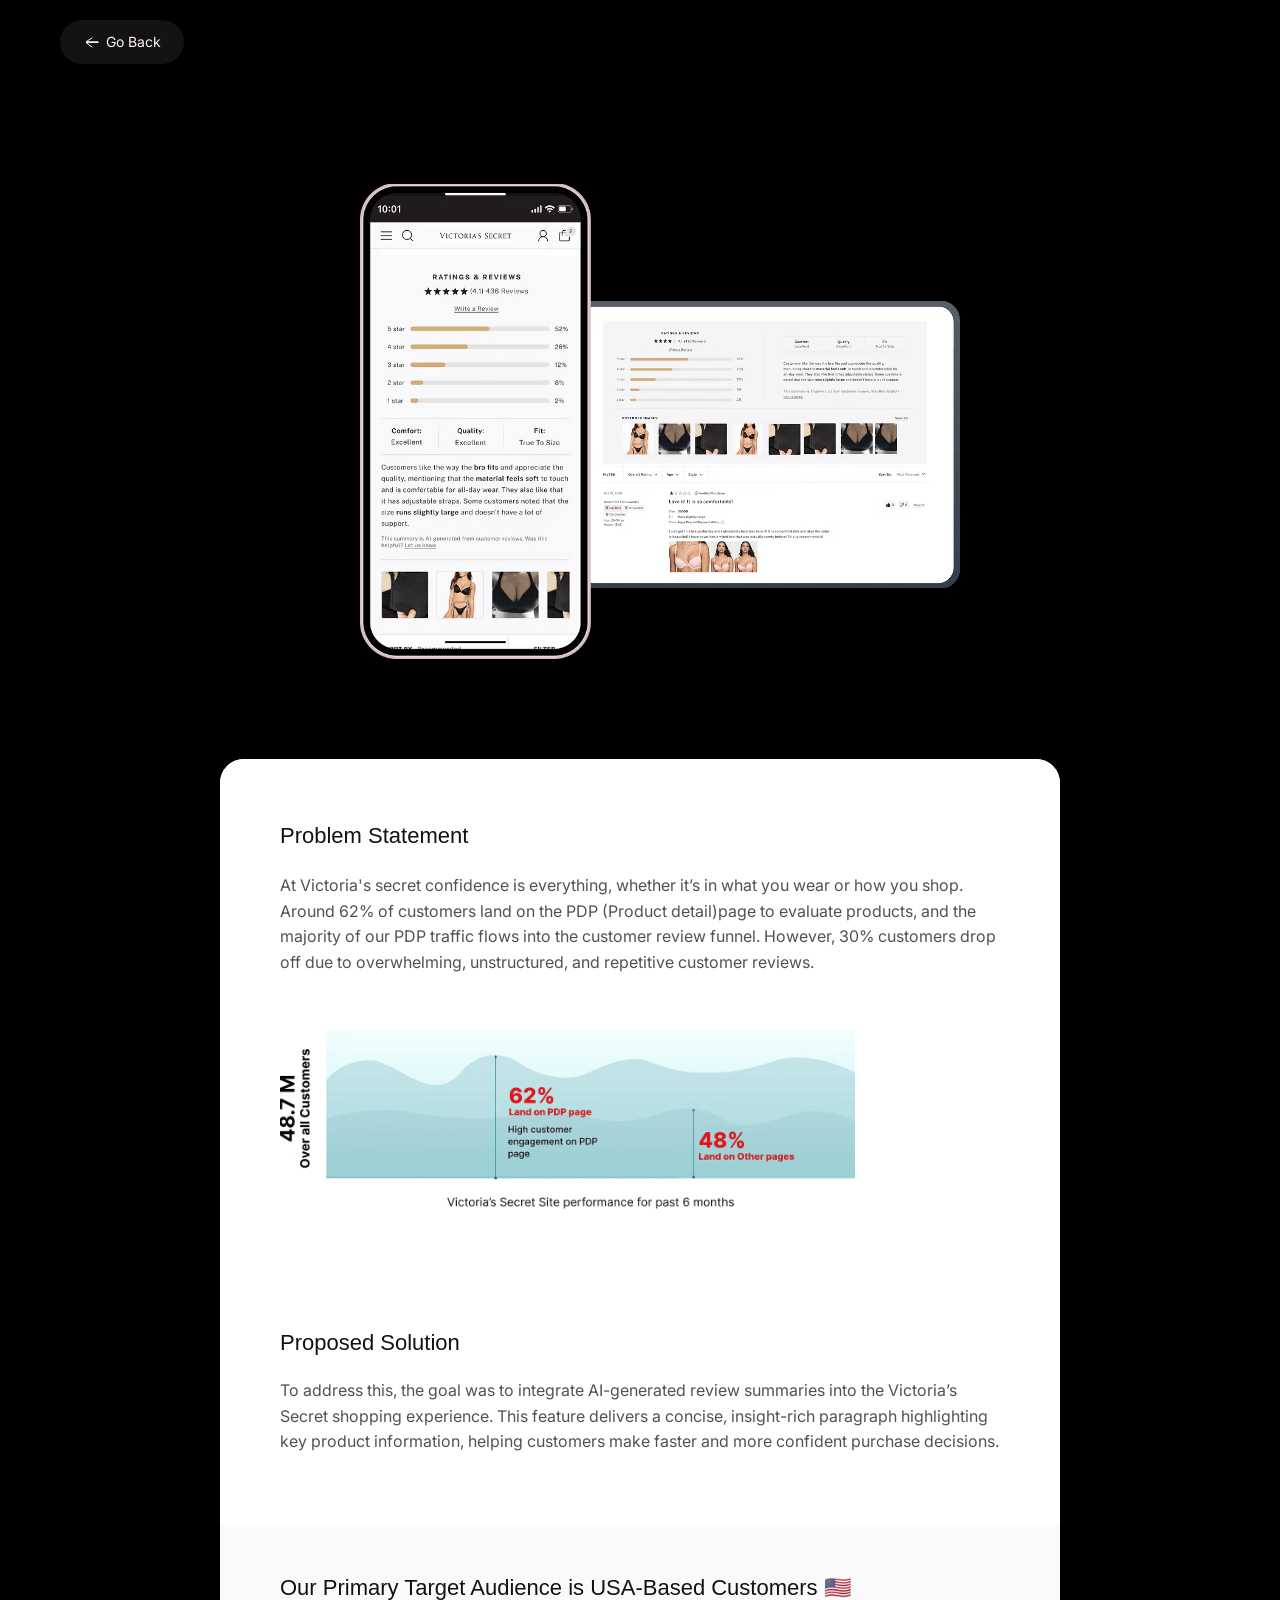
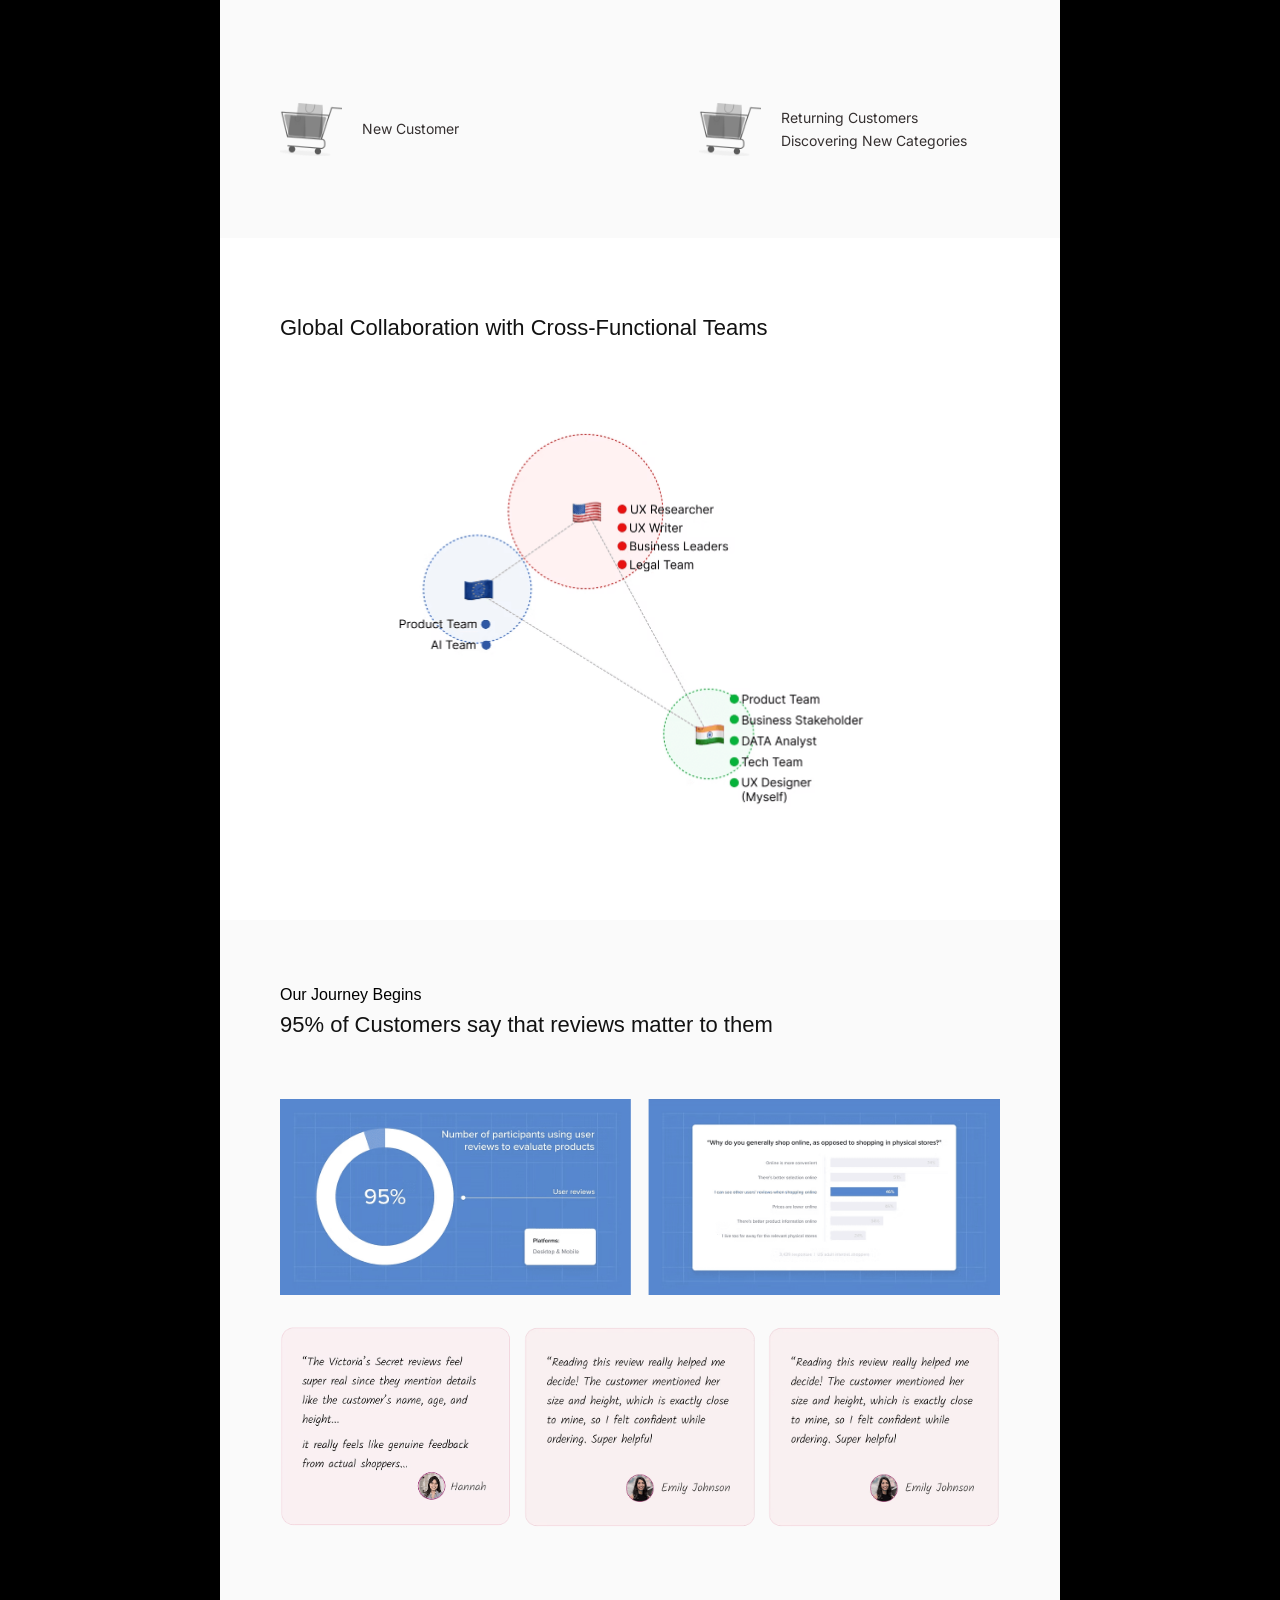
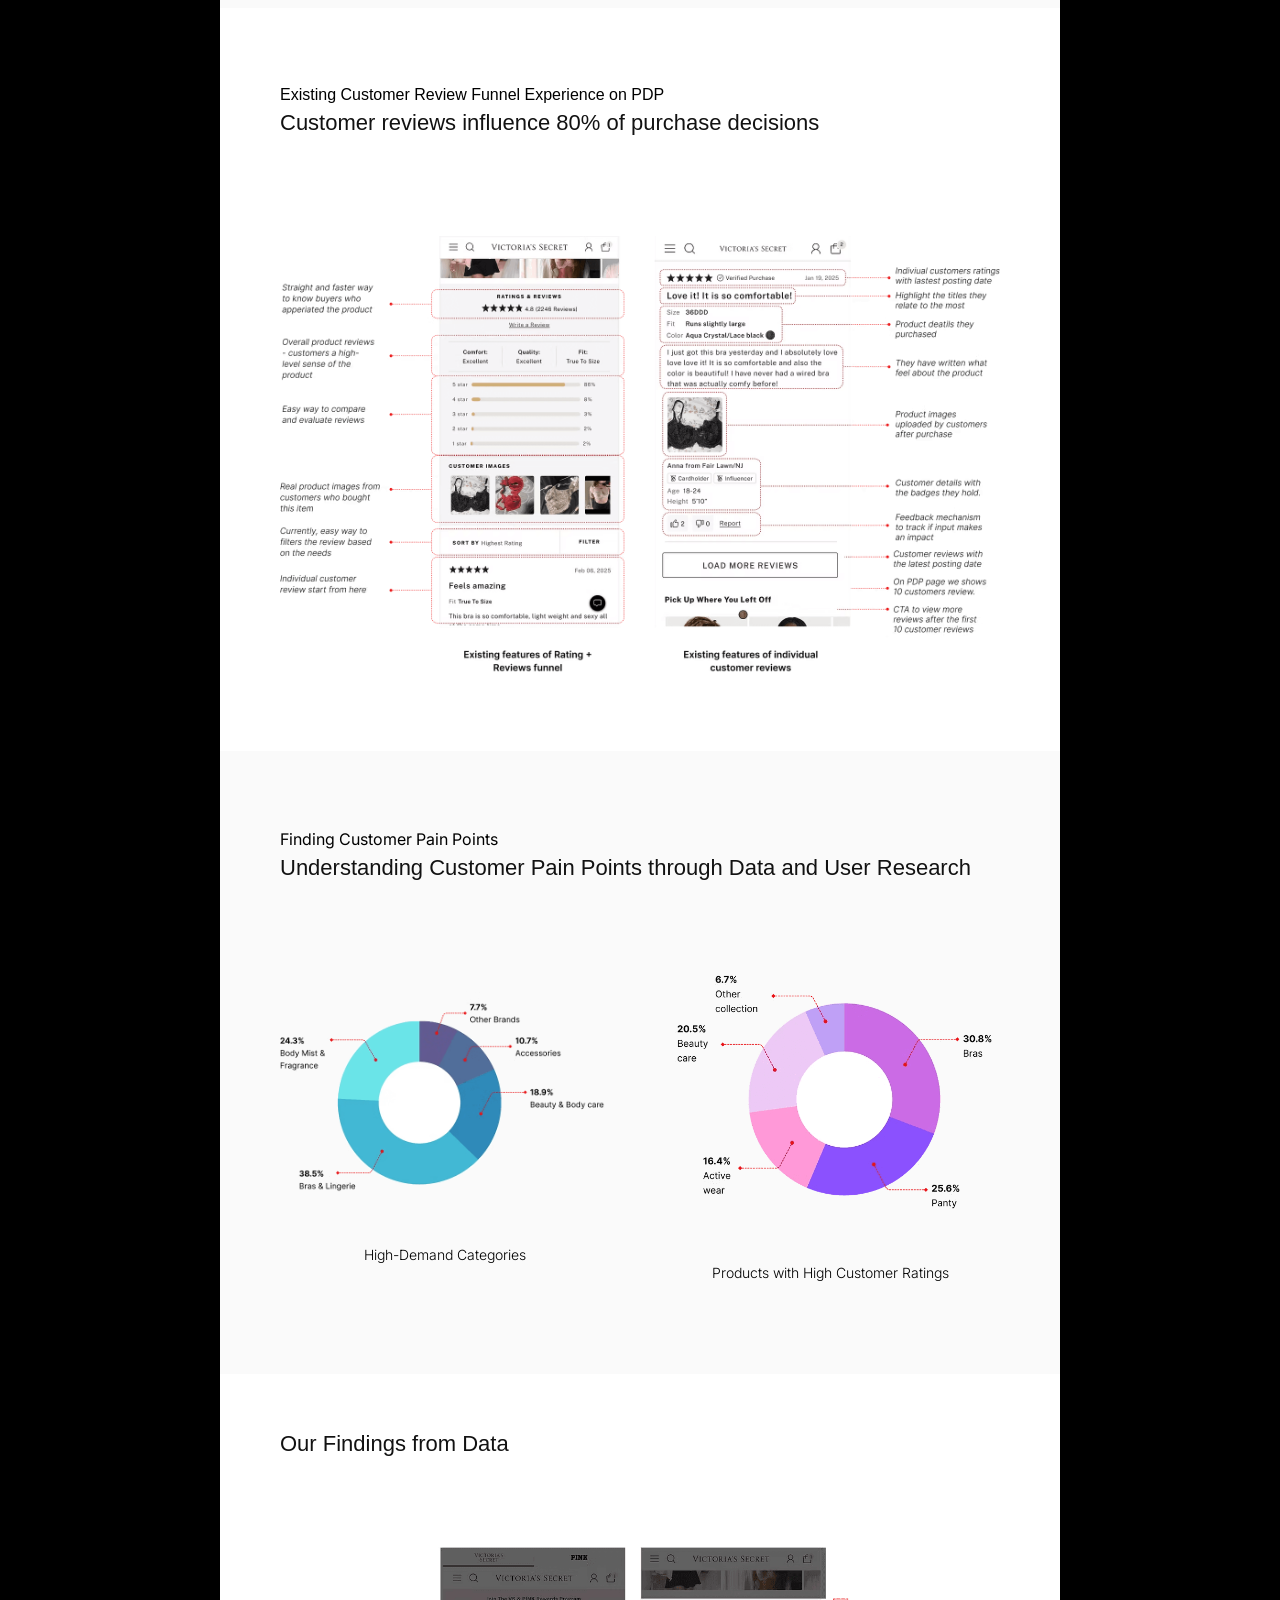
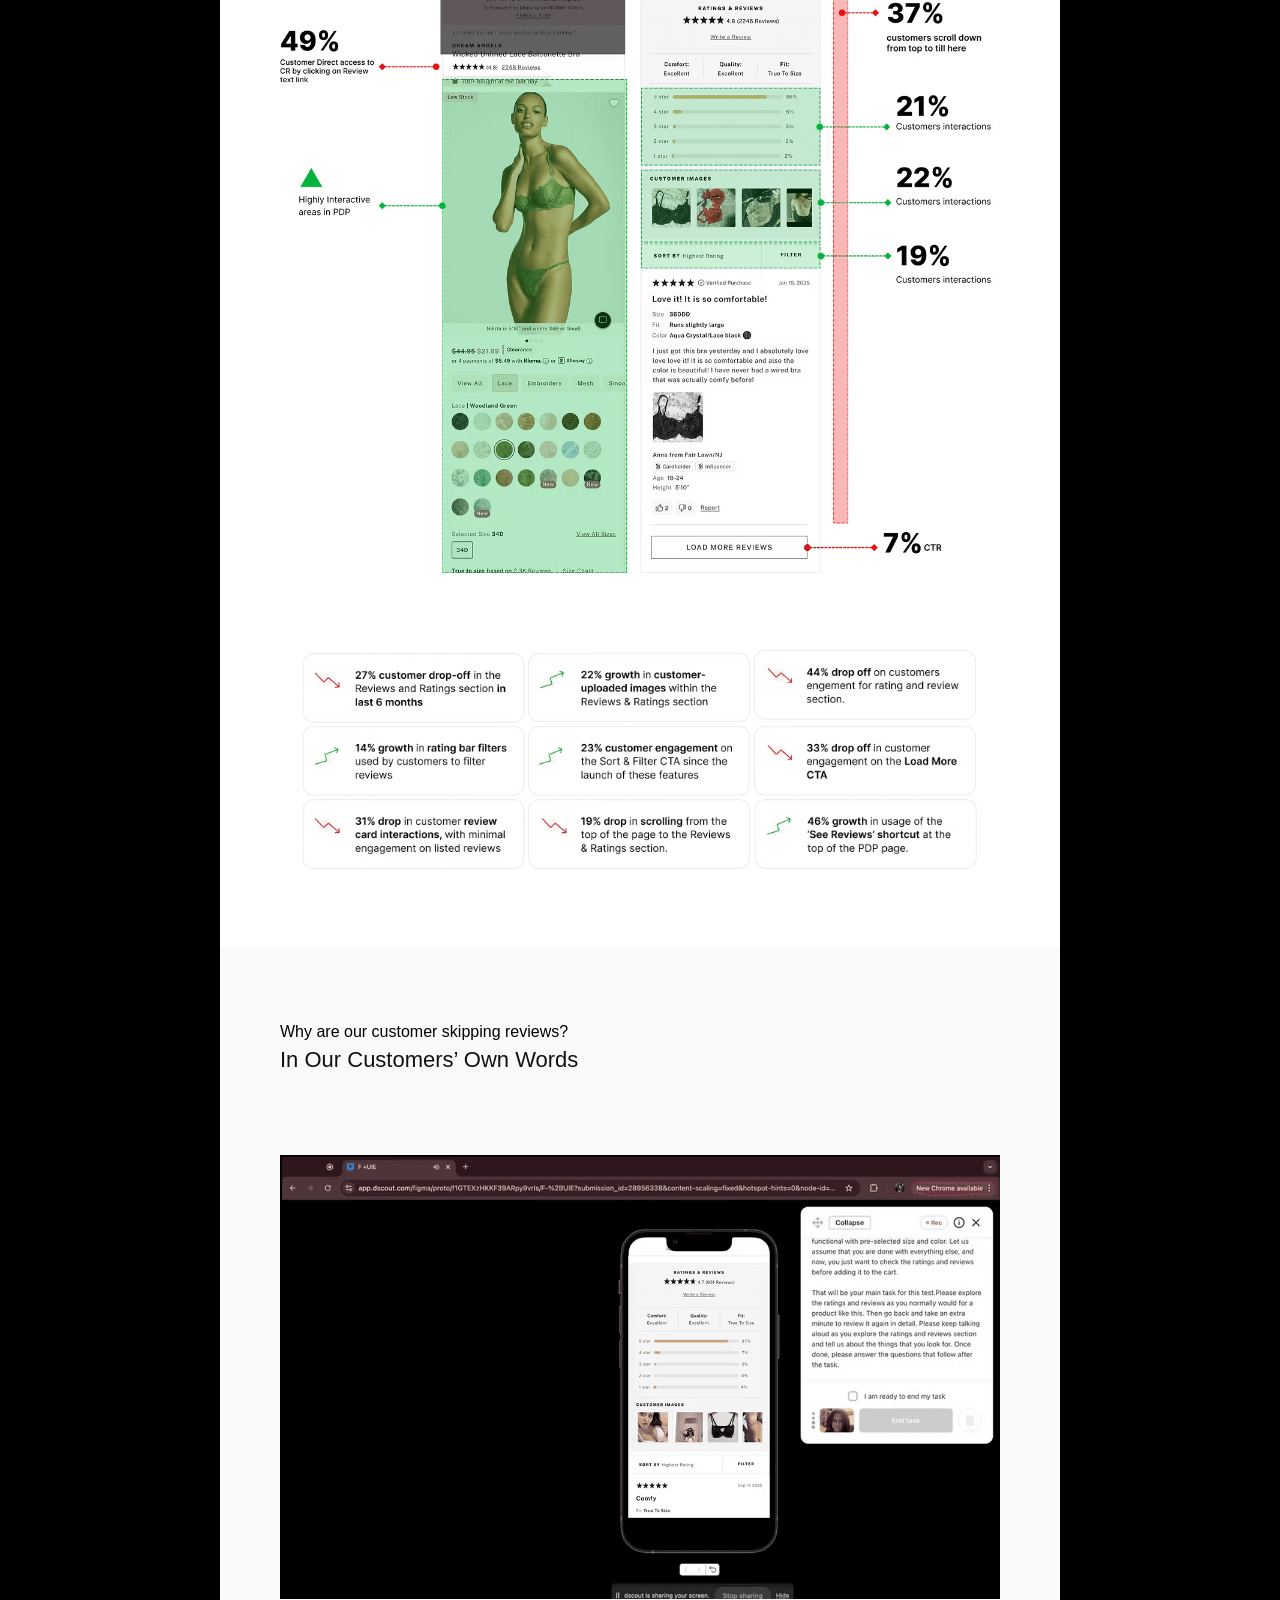
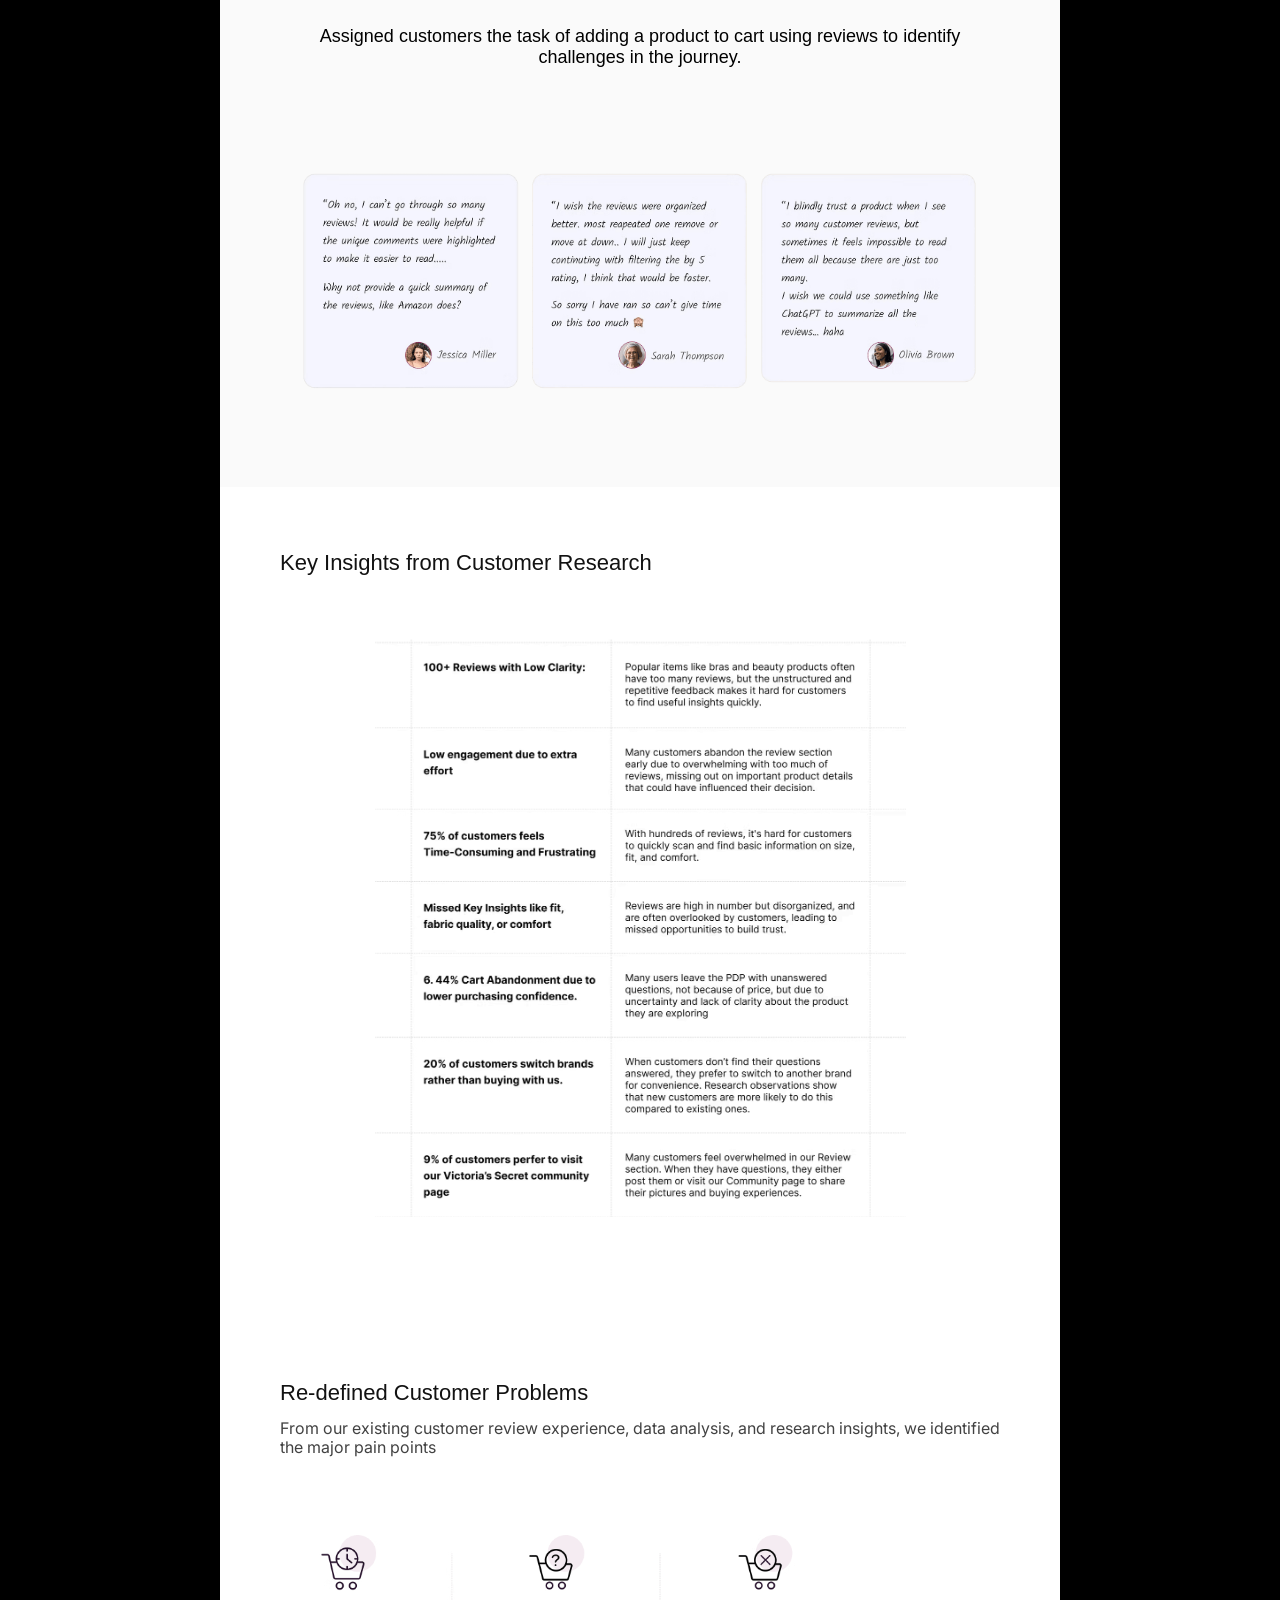
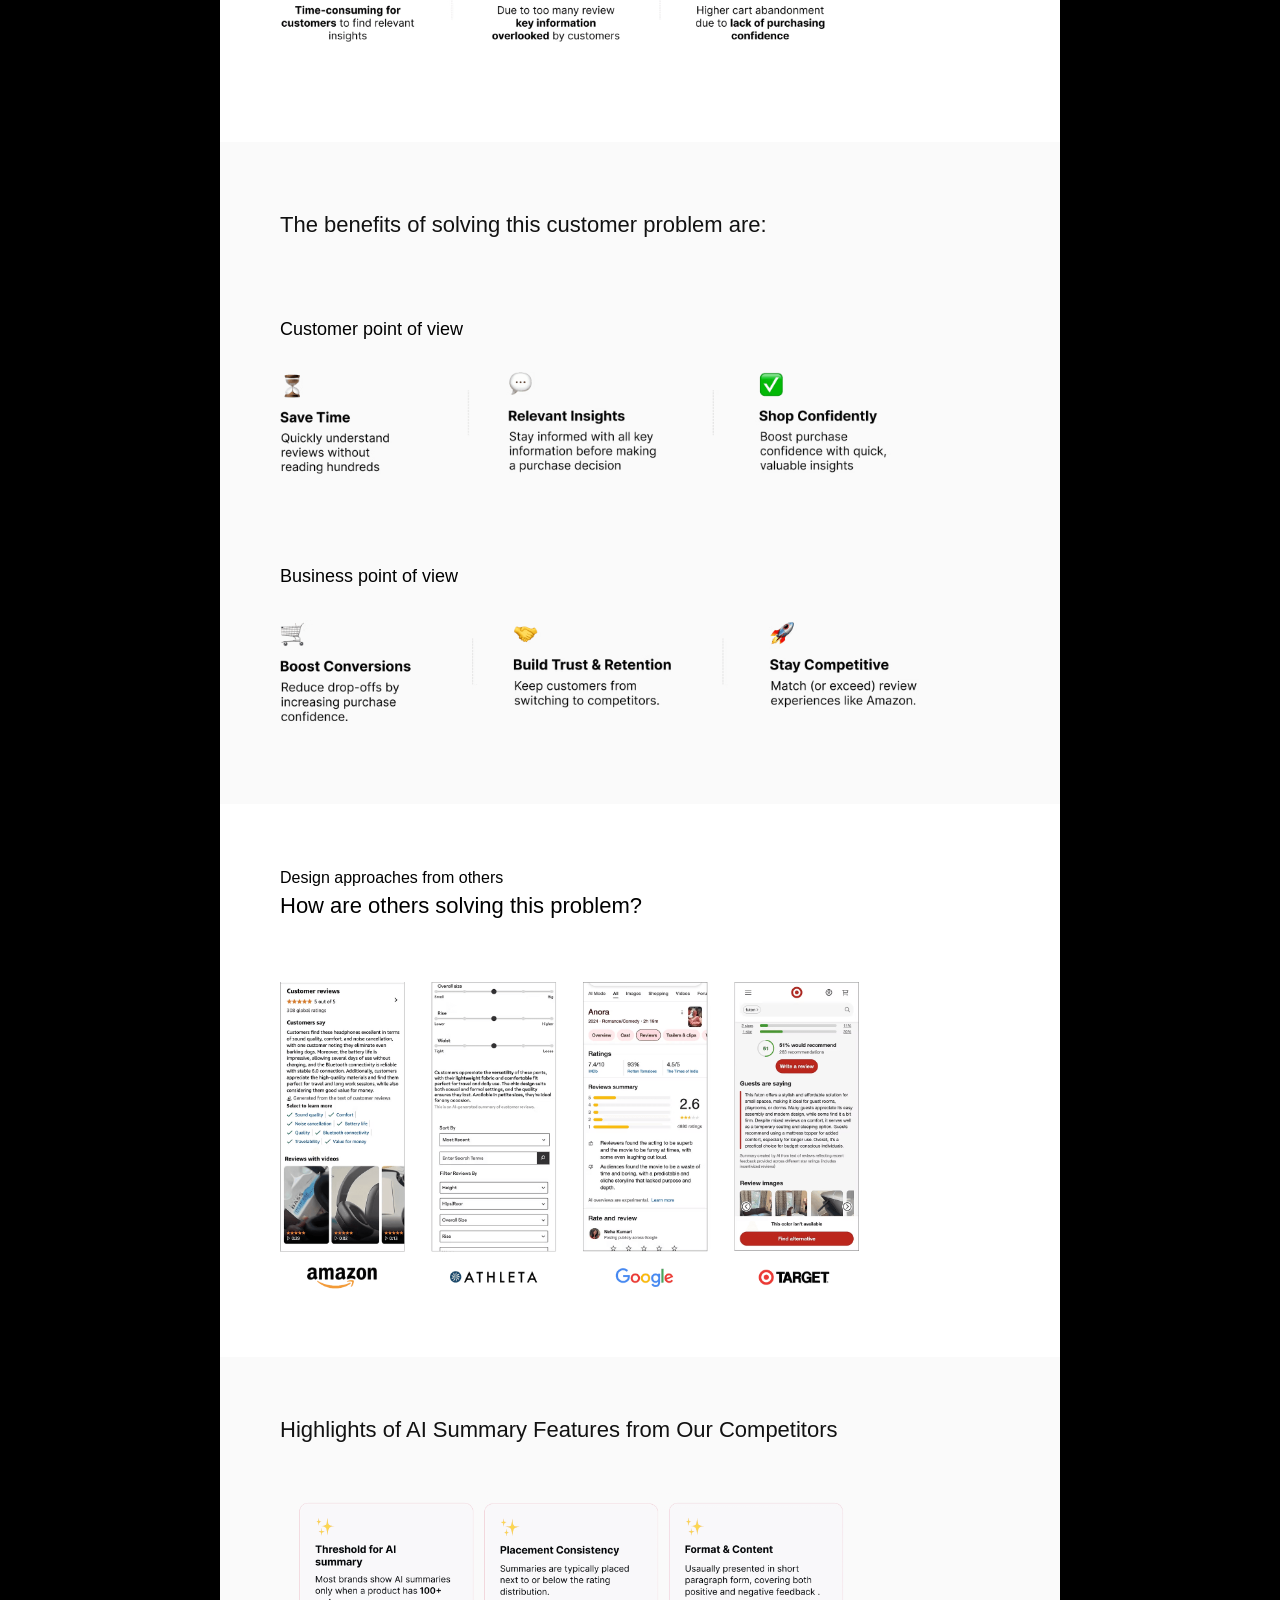
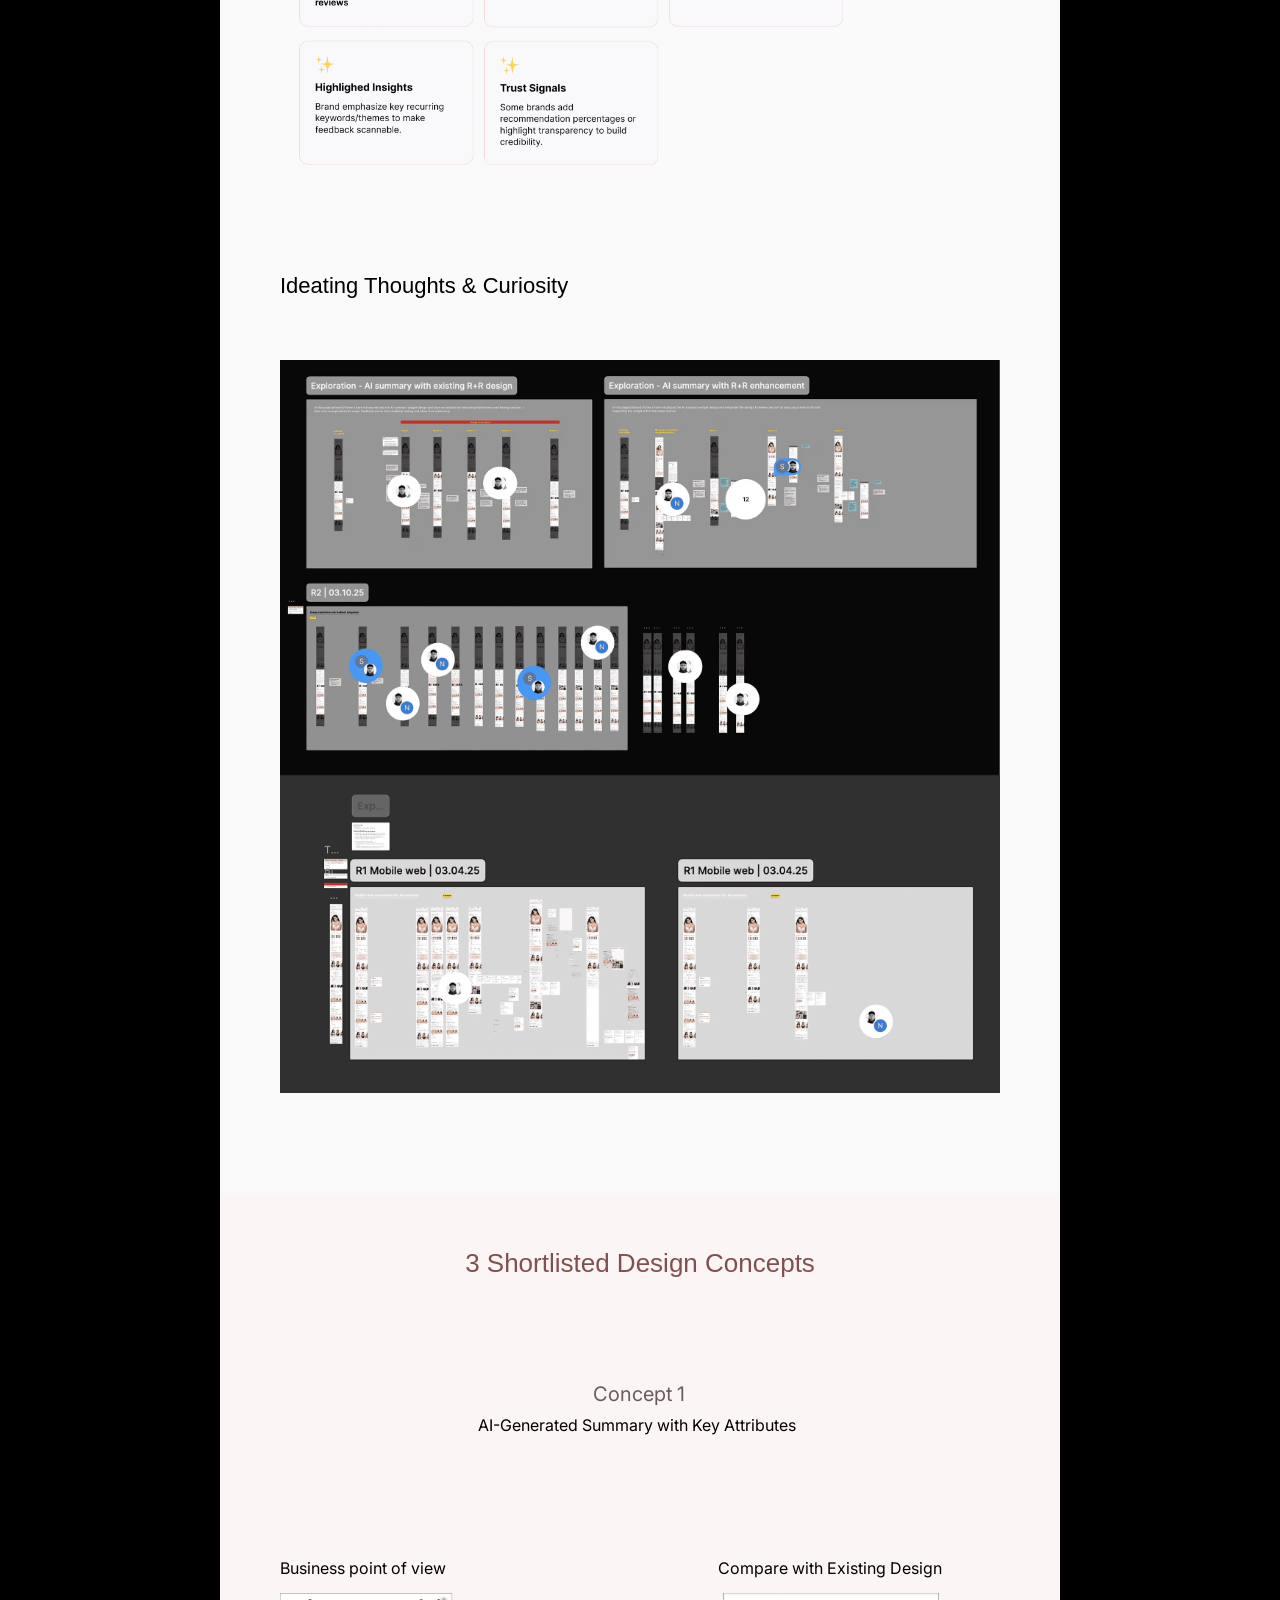
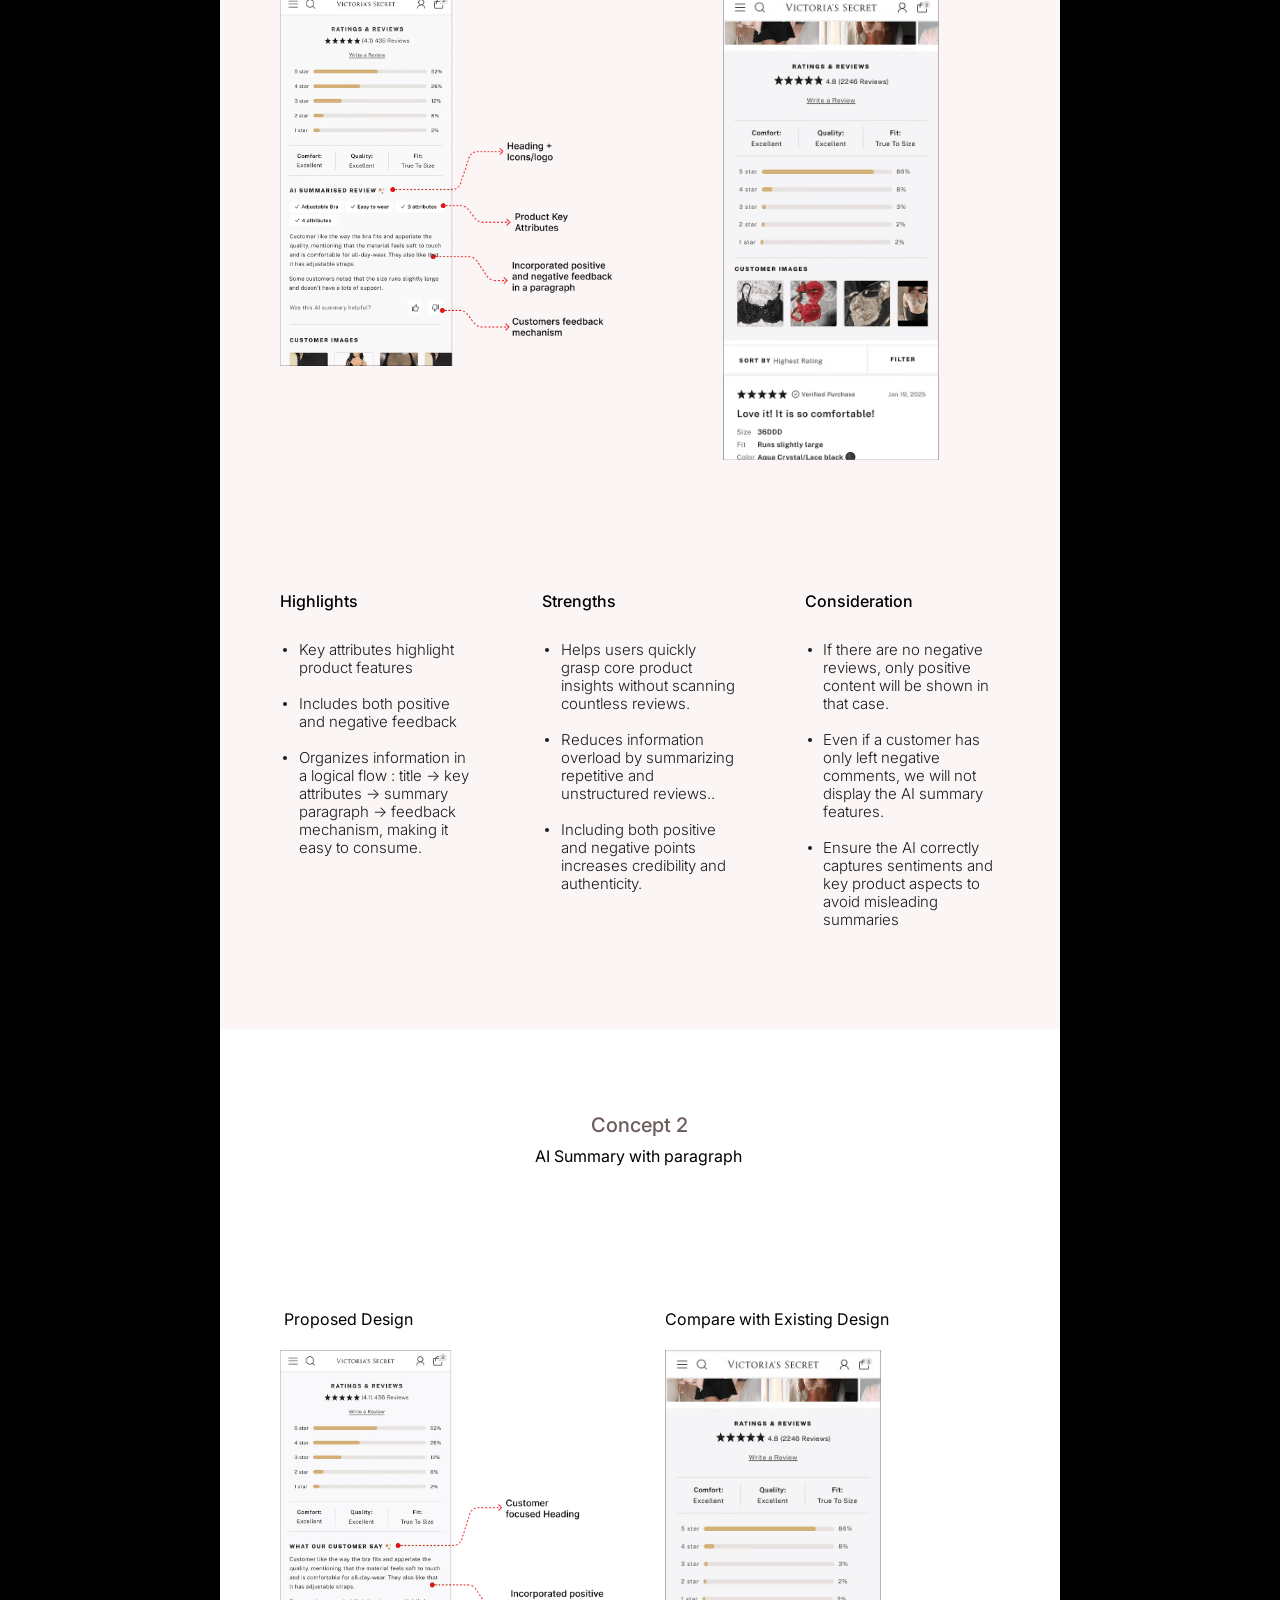
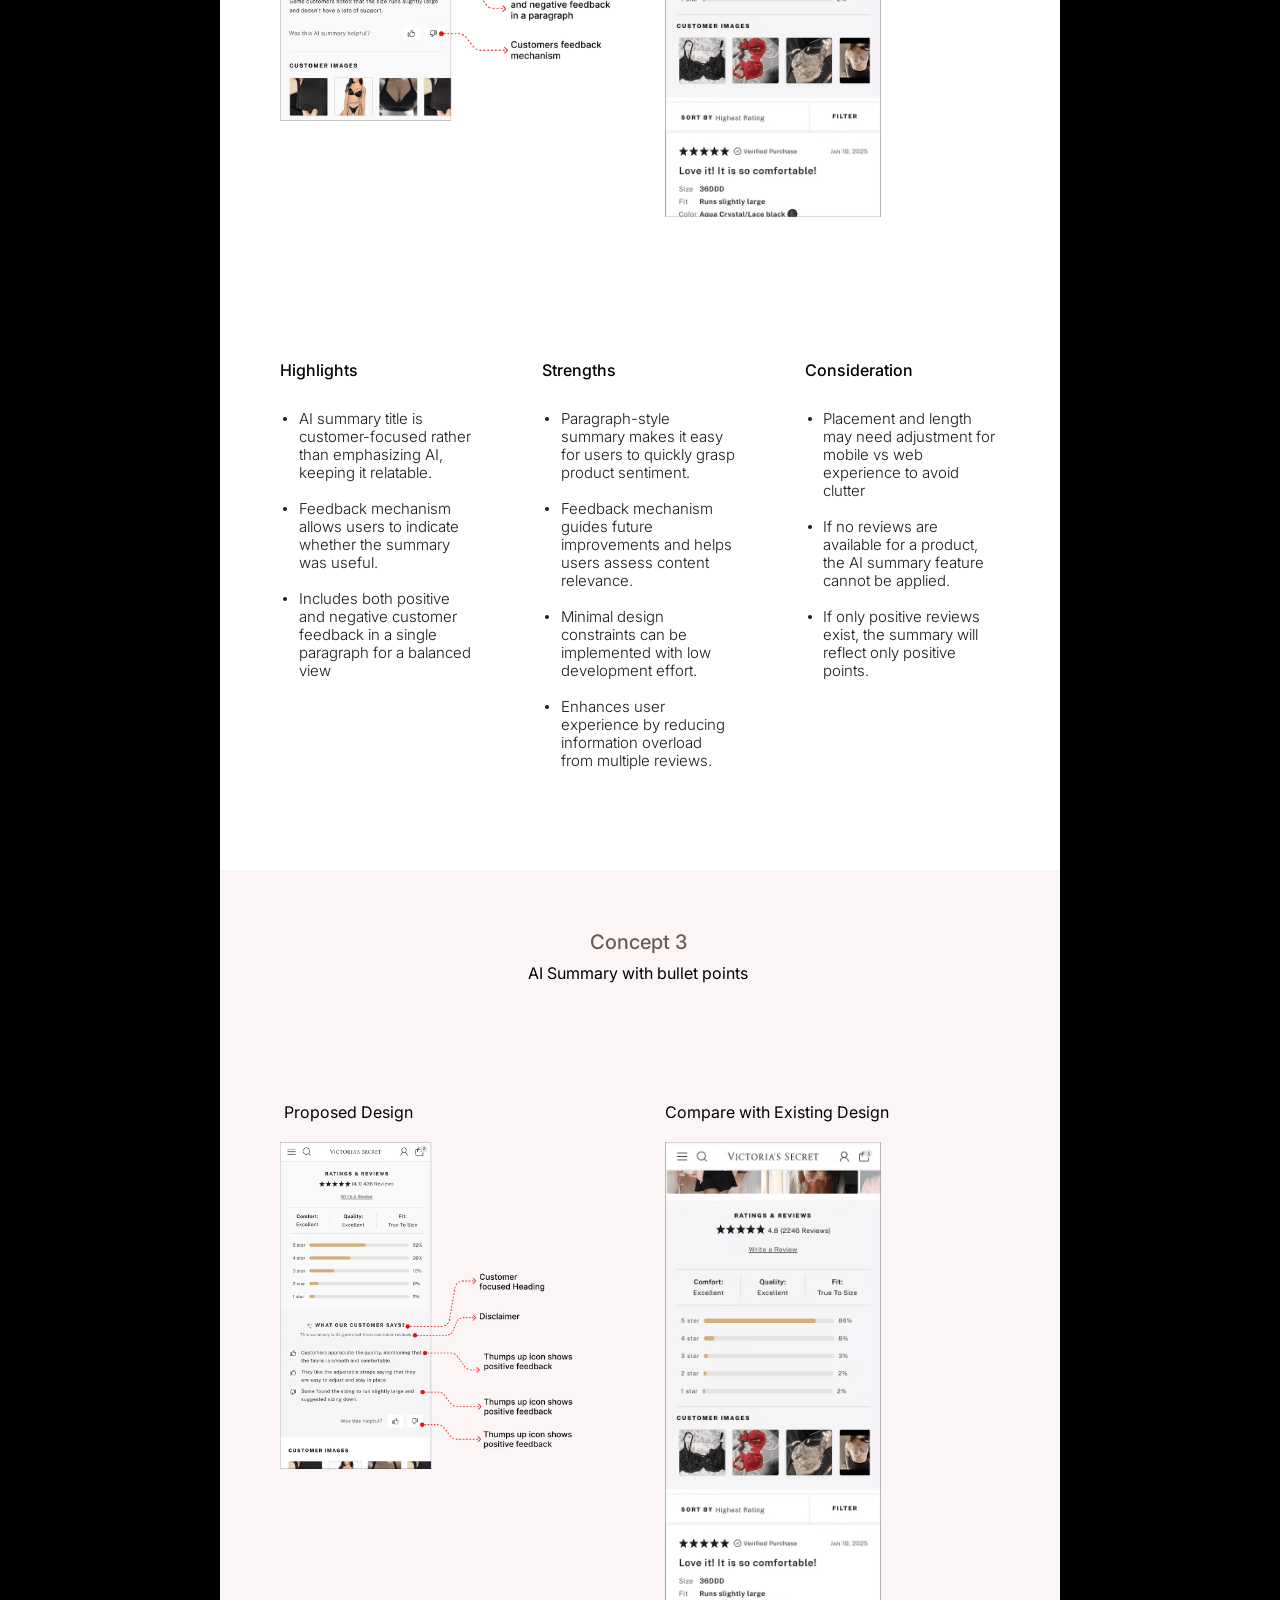
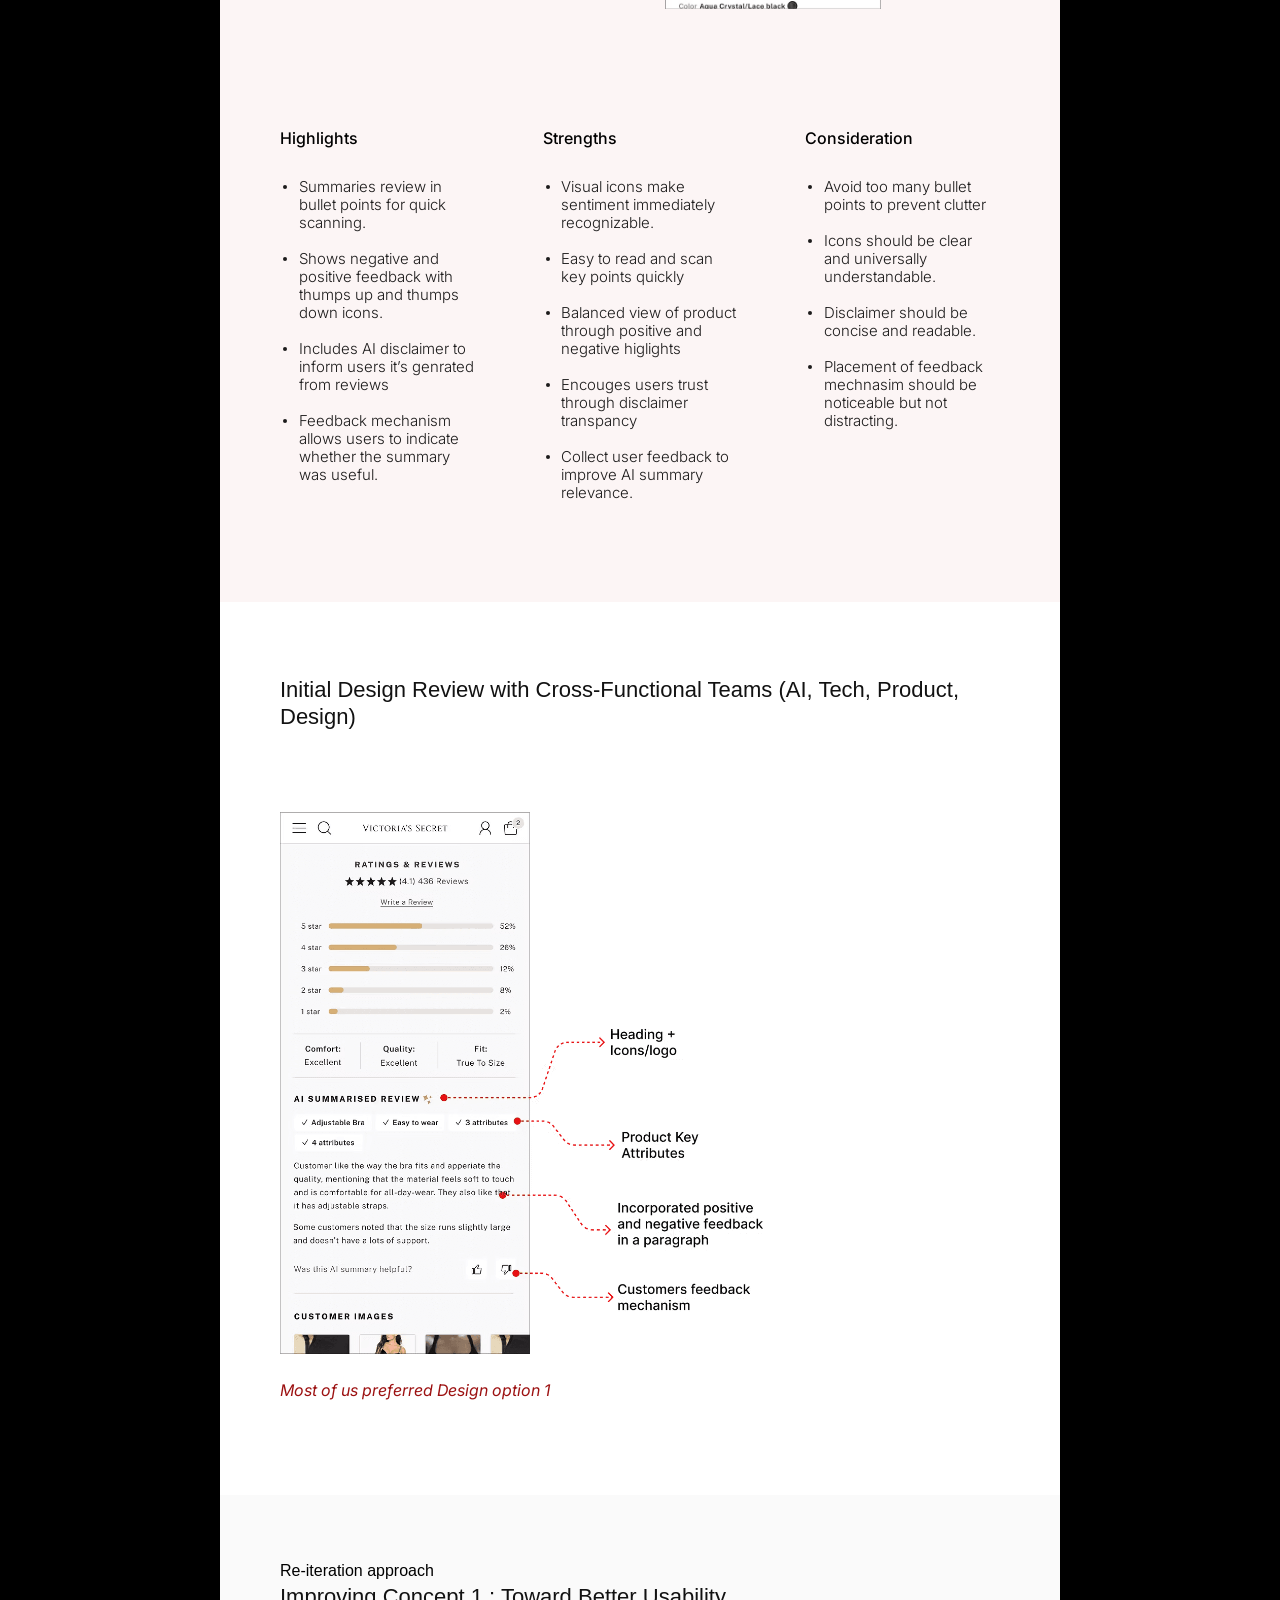
==== reviews-ai-summary.html @ 0406741f "Deploy 7db6cab from main" ====
<!doctype html>
<html lang="en">
<head>
  <meta charset="utf-8">
  <meta name="viewport" content="width=device-width, initial-scale=1">
  <title>AI Review Summaries | Manisha Devi</title>
  <meta name="description" content="Case study: designing AI-generated review summaries for the Victoria's Secret product page, from research to final handoff.">
  <link rel="preconnect" href="https://fonts.googleapis.com">
  <link rel="preconnect" href="https://fonts.gstatic.com" crossorigin>
  <link href="https://fonts.googleapis.com/css2?family=Google+Sans+Flex:wght@300;400;500&family=Inter:ital,wght@0,300;0,400;0,500;0,600;1,400&display=swap" rel="stylesheet">
  <link rel="stylesheet" href="css/case-study-ai.css">
</head>
<body>
<div class="page">

  <nav class="nav">
    <a class="nav__back" href="index.html#work">
      <svg class="nav__arrow" width="12" height="9" viewBox="0 0 12 9" overflow="visible"><g><path d="M 12 3.75 L 6 3.75 L 0 3.75 L 6 0" fill="transparent" stroke="rgb(255, 243, 242)" stroke-linecap="round"/><path d="M 12 4.5 L 0 4.5 L 6 9" fill="transparent" stroke="rgb(255, 243, 242)" stroke-linecap="round"/></g></svg>
      <span>Go Back</span>
    </a>
  </nav>

  <header class="hero">
    <div class="hero__stage">
      <img class="hero__laptop" src="assets/ai/CVPs2hD2wIuaZMI0xgNgeSr50.png" alt="Product page on a laptop">
      <img class="hero__phone" src="assets/ai/CGgNIjki3Bf8EFCFdRNPsUOIU.png" alt="Product page on a phone">
    </div>
  </header>

  <main class="doc">
    <div class="doc__col">

    <section class="sec" style="padding-top:59px;padding-bottom:73px;gap:54px">
      <div class="col" style="justify-content:center;align-items:center;gap:20px">
        <p class="t-g22-400">Problem Statement</p>
        <p class="t-i16-400">At Victoria's secret confidence is everything, whether it’s in what you wear or how you shop. Around 62% of customers land on the PDP (Product detail)page to evaluate products, and the majority of our PDP traffic flows into the customer review funnel. However, 30% customers drop off due to overwhelming, unstructured, and repetitive customer reviews.</p>
      </div>
      <img src="assets/ai/BA8Yku7IoVAqhNba406kCSvwjTw.png" alt="" style="width:575px">
    </section>

    <section class="sec" style="padding-top:42px;padding-bottom:70px;gap:18px">
      <p class="t-g22-400">Proposed Solution</p>
      <p class="t-i16-400">To address this, the goal was to integrate AI-generated review summaries into the Victoria’s Secret shopping experience. This feature delivers a concise, insight-rich paragraph highlighting key product information, helping customers make faster and more confident purchase decisions.</p>
    </section>

    <section class="sec sec--grey" style="padding-top:50px;padding-bottom:82px;gap:102px;align-items:center">
      <p class="t-g22-400-b">Our Primary Target Audience is USA-Based Customers  🇺🇸 </p>
      <div class="row" style="align-items:center;gap:118px">
        <div class="row" style="justify-content:center;align-items:center;gap:20px;width:381px;max-width:100%">
          <img src="assets/ai/YdqNBqdPXXcvHP8MBIcylN7ptVM.png" alt="" style="width:142px">
          <p class="t-i14-400" style="width:max-content;min-width:219px;max-width:100%">New Customer</p>
        </div>
        <div class="row" style="justify-content:center;align-items:center;gap:20px;width:381px;max-width:100%">
          <img src="assets/ai/YdqNBqdPXXcvHP8MBIcylN7ptVM.png" alt="" style="width:142px">
          <p class="t-i14-400" style="width:max-content;min-width:219px;max-width:100%">Returning Customers <br>Discovering New Categories</p>
        </div>
      </div>
    </section>

    <section class="sec" style="padding-top:40px;padding-bottom:100px;gap:40px;align-items:center">
      <h2 class="t-g22-400-c">Global Collaboration with Cross-Functional Teams</h2>
      <img src="assets/ai/aGhdgEKlUCFpL5Yyc9HyIwCRuo.png" alt="">
    </section>

    <section class="sec sec--grey" style="padding-top:65px;padding-bottom:80px;gap:60px">
      <div class="col" style="align-items:flex-start;gap:8px">
        <p class="t-g16-400">Our Journey Begins</p>
        <p class="t-g22-400-b">95% of Customers say that reviews matter to them</p>
      </div>
      <div class="col" style="justify-content:center;align-items:flex-start;gap:30.5px">
        <img src="assets/ai/srVg5UJ4pnBZ5j6OGdm9wGW07lk.png" alt="">
        <div class="row" style="align-items:flex-start;gap:12.66px">
          <img src="assets/ai/4DVas6ZcDrguVfGXLL1G1Sb19sU.png" alt="" style="width:284.89px">
          <img src="assets/ai/JBzFGdc8B0DP9ZfMsc4fvrLQ.png" alt="" style="width:284.91px">
          <img src="assets/ai/JBzFGdc8B0DP9ZfMsc4fvrLQ.png" alt="" style="width:284.89px">
        </div>
      </div>
    </section>

    <section class="sec" style="padding-top:77px;padding-bottom:77px;gap:100px;align-items:center">
      <div class="col" style="align-items:flex-start;gap:6px">
        <p class="t-g16-400">Existing Customer Review Funnel Experience on PDP</p>
        <p class="t-g22-400-b">Customer reviews influence 80% of purchase decisions</p>
      </div>
      <img src="assets/ai/MYznPAeaXrpTfwcNJM3uIpy9c.png" alt="">
    </section>

    <section class="sec sec--grey" style="padding-top:79px;padding-bottom:90px;gap:90px;align-items:center">
      <div class="col" style="justify-content:center;align-items:center;gap:6px">
        <p class="t-i16-400-b">Finding Customer Pain Points</p>
        <p class="t-g22-400-b">Understanding Customer Pain Points through Data and User Research</p>
      </div>
      <div class="row" style="justify-content:center;align-items:center;gap:53px">
        <div class="col" style="justify-content:center;align-items:center;gap:52px;width:413.5px;max-width:100%">
          <img src="assets/ai/foTOx4x3Zv9zFcPHzFG34NwG2zA.png" alt="">
          <p class="t-i14-300" style="width:max-content;min-width:165.92px;max-width:100%">High-Demand Categories</p>
        </div>
        <div class="col" style="justify-content:center;align-items:center;gap:52px;width:413.5px;max-width:100%">
          <img src="assets/ai/2RO3nt0yQrhTI0mCYQYJFUDcfMM.png" alt="">
          <p class="t-i14-300" style="width:max-content;min-width:242.03px;max-width:100%">Products with High Customer Ratings</p>
        </div>
      </div>
    </section>

    <section class="sec" style="padding-top:57px;padding-bottom:57px;gap:90px;align-items:center">
      <p class="t-g22-400-b">Our Findings from Data</p>
      <div class="col" style="justify-content:center;align-items:center;gap:56px">
        <img src="assets/ai/ZoSrU7RwttJMobYex2Dyg6juwv4.png" alt="">
        <img src="assets/ai/UXLZkCu9oJJcUPDSC1whIMmwz6U.png" alt="">
      </div>
    </section>

    <section class="sec sec--grey" style="padding-top:75px;padding-bottom:75px;gap:81px;align-items:center">
      <div class="col" style="align-items:flex-start;gap:6px">
        <p class="t-g16-400">Why are our customer skipping reviews?</p>
        <p class="t-g22-400-b">In Our Customers’ Own Words</p>
      </div>
      <div class="col" style="justify-content:center;align-items:center;gap:27px">
        <img src="assets/ai/qzzW4adq1ENZq4JPzlWftwwl4.png" alt="">
        <p class="t-g18-400">Assigned customers the task of adding a product to cart using reviews to identify challenges in the journey.</p>
      </div>
      <img src="assets/ai/0XM6dtWEEqmyH9zaE7Z6pwWO7w.png" alt="">
    </section>

    <section class="sec" style="padding-top:63px;padding-bottom:63px;gap:63px;align-items:center">
      <p class="t-g22-400-b">Key Insights from Customer Research</p>
      <div class="row" style="justify-content:center;align-items:center;gap:53px">
        <img src="assets/ai/ULWuDXw64M8jJpsapUzZf4Mod0s.png" alt="" style="width:531px">
      </div>
    </section>

    <section class="sec" style="padding-top:100px;padding-bottom:100px;gap:78px">
      <div class="col" style="align-items:flex-start;gap:12px">
        <p class="t-g22-400-b">Re-defined Customer Problems</p>
        <p class="t-i16-400-c">From our existing customer review experience, data analysis, and research insights, we identified the major pain points</p>
      </div>
      <div class="row" style="align-items:center;gap:53px">
        <img src="assets/ai/j4PqPffYaiEwXDRwI27cvUrcHqE.png" alt="" style="width:548px">
      </div>
    </section>

    <section class="sec sec--grey" style="padding-top:70px;padding-bottom:80px;gap:80px;align-items:center">
      <p class="t-g22-400-b">The benefits of solving this customer problem are:</p>
      <div class="col" style="justify-content:center;align-items:center;gap:92px">
        <div class="col" style="align-items:flex-start;gap:32px">
          <p class="t-g18-300">Customer point of view</p>
          <img src="assets/ai/0nZk1c5DdAPDUVoT7aFk2dH4k.png" alt="" style="width:644px">
        </div>
        <div class="col" style="align-items:flex-start;gap:32px">
          <p class="t-g18-300">Business point of view</p>
          <img src="assets/ai/v1AhvVEerNiT1lCRCwSd0U2wItU.png" alt="" style="width:641px">
        </div>
      </div>
    </section>

    <section class="sec" style="padding-top:64px;padding-bottom:64px;gap:63px;align-items:center">
      <div class="col" style="align-items:flex-start;gap:6px">
        <p class="t-g16-400">Design approaches from others</p>
        <p class="t-g22-400-d">How are others solving this problem?</p>
      </div>
      <div class="row" style="align-items:flex-start;gap:53px">
        <img src="assets/ai/7GjRnBPMY5aGVc6QpCTW3Fo.png" alt="" style="width:579px">
      </div>
    </section>

    <section class="sec sec--grey" style="padding-top:60px;padding-bottom:60px;gap:40px">
      <div class="col" style="align-items:flex-start;gap:40px">
        <p class="t-g22-400-b">Highlights of AI Summary Features from Our Competitors</p>
        <img src="assets/ai/pyuRrSaXPYTuQGUoWnTfjNtE0gQ.png" alt="" style="width:583px">
      </div>
    </section>

    <section class="sec sec--grey" style="padding-top:28px;padding-bottom:100px;gap:61px;align-items:center">
      <p class="t-g22-400-d">Ideating Thoughts &amp; Curiosity</p>
      <img src="assets/ai/dFMCmbVappK7ey4uUECHkXA5G3Y.png" alt="">
    </section>

    <section class="sec sec--pink" style="padding-top:55px;padding-bottom:100px;gap:102px;align-items:center">
      <p class="t-g26-500">3 Shortlisted Design Concepts</p>
      <div class="col" style="justify-content:center;align-items:center;gap:132px">
        <div class="col" style="justify-content:center;align-items:center;gap:124px">
          <div class="col" style="align-items:center;gap:10px">
            <p class="t-i20-400" style="width:max-content;min-width:94.06px;max-width:100%">Concept 1</p>
            <p class="t-i16-400-b" style="width:max-content;min-width:324.81px;max-width:100%">AI-Generated Summary with Key Attributes</p>
          </div>
          <div class="row" style="justify-content:center;align-items:flex-start;gap:45px">
            <div class="col" style="align-items:flex-start;gap:15px;width:417.5px;max-width:100%">
              <p class="t-i16-400-d" style="width:max-content;min-width:169.89px;max-width:100%">Business point of view</p>
              <img src="assets/ai/6Y5eCvuTVrS5PeiAILJ7UI927j8.png" alt="">
            </div>
            <div class="col" style="align-items:center;gap:15px;width:417.5px;max-width:100%">
              <p class="t-i16-400-b" style="width:max-content;min-width:226px;max-width:100%">Compare with Existing Design</p>
              <img src="assets/ai/CXKBGYMAOFTF2NfvFdfgbN8Od7w.png" alt="" style="width:216px">
            </div>
          </div>
        </div>
        <div class="row" style="align-items:flex-start;gap:67px">
          <div class="col" style="align-items:flex-start;gap:12px;width:248.66px;max-width:100%">
            <p class="t-i16-500" style="width:max-content;min-width:77.02px;max-width:100%">Highlights</p>
            <div class="col">
              <p class="t-i15-400"><br></p>
              <ul class="t-i15-300">
                <li>
                  <p>Key attributes highlight product features<br><br></p>
                </li>
              </ul>
              <ul class="t-i15-300">
                <li>
                  <p>Includes both positive and negative feedback</p>
                </li>
              </ul>
              <p class="t-i15-300"><br></p>
              <ul class="t-i15-300">
                <li>
                  <p>Organizes information in a logical flow : title → key attributes → summary paragraph → feedback mechanism, making it easy to consume.</p>
                </li>
              </ul>
            </div>
          </div>
          <div class="col" style="align-items:flex-start;gap:12px;width:248.67px;max-width:100%">
            <p class="t-i16-500" style="width:max-content;min-width:74.31px;max-width:100%">Strengths</p>
            <div class="col">
              <p class="t-i15-300"><br></p>
              <ul class="t-i15-300">
                <li>
                  <p>Helps users quickly grasp core product insights without scanning countless reviews.<br><br></p>
                </li>
              </ul>
              <ul class="t-i15-300">
                <li>
                  <p>Reduces information overload by summarizing repetitive and unstructured reviews..</p>
                </li>
              </ul>
              <p class="t-i15-300"><br></p>
              <ul class="t-i15-300">
                <li>
                  <p>Including both positive and negative points increases credibility and authenticity.</p>
                </li>
              </ul>
            </div>
          </div>
          <div class="col" style="align-items:flex-start;gap:12px;width:248.67px;max-width:100%">
            <p class="t-i16-500" style="width:max-content;min-width:106.94px;max-width:100%">Consideration</p>
            <div class="col">
              <p class="t-i15-300"><br></p>
              <ul class="t-i15-300">
                <li>
                  <p>If there are no negative reviews, only positive content will be shown in that case.</p>
                </li>
              </ul>
              <p class="t-i15-300"><br></p>
              <ul class="t-i15-300">
                <li>
                  <p>Even if a customer has only left negative comments, we will not display the AI summary features.</p>
                </li>
              </ul>
              <p class="t-i15-300"><br></p>
              <ul class="t-i15-300">
                <li>
                  <p>Ensure the AI correctly captures sentiments and key product aspects to avoid misleading summaries</p>
                </li>
              </ul>
            </div>
          </div>
        </div>
      </div>
    </section>

    <section class="sec" style="padding-top:84px;padding-bottom:100px;gap:144px;align-items:center">
      <div class="col" style="align-items:center;gap:10px">
        <p class="t-i20-500" style="width:max-content;min-width:98.91px;max-width:100%">Concept 2</p>
        <p class="t-i16-400-b" style="width:max-content;min-width:210.53px;max-width:100%">AI Summary with paragraph</p>
      </div>
      <div class="row" style="justify-content:center;align-items:flex-start;gap:49px">
        <div class="col" style="align-items:flex-start;gap:20px;width:415.5px;max-width:100%">
          <p class="t-i16-400-b" style="width:max-content;min-width:134px;max-width:100%"> Proposed Design</p>
          <img src="assets/ai/3rbSnvPHnR1bRVAlUdNpXs8GQ.png" alt="">
        </div>
        <div class="col" style="justify-content:center;align-items:flex-start;gap:20px;width:415.5px;max-width:100%">
          <p class="t-i16-400-b" style="width:max-content;min-width:226px;max-width:100%">Compare with Existing Design</p>
          <img src="assets/ai/CXKBGYMAOFTF2NfvFdfgbN8Od7w.png" alt="" style="width:216px">
        </div>
      </div>
      <div class="row" style="justify-content:center;align-items:flex-start;gap:67px">
        <div class="col" style="align-items:flex-start;gap:12px;width:248.66px;max-width:100%">
          <p class="t-i16-500" style="width:max-content;min-width:77.02px;max-width:100%">Highlights</p>
          <div class="col">
            <p class="t-i15-300"><br></p>
            <ul class="t-i15-300">
              <li>
                <p>AI summary title is customer-focused rather than emphasizing AI, keeping it relatable.</p>
              </li>
            </ul>
            <p class="t-i15-300"><br></p>
            <ul class="t-i15-300">
              <li>
                <p>Feedback mechanism allows users to indicate whether the summary was useful.</p>
                <p><br></p>
              </li>
              <li>
                <p>Includes both positive and negative customer feedback in a single paragraph for a balanced view</p>
              </li>
            </ul>
          </div>
        </div>
        <div class="col" style="align-items:flex-start;gap:12px;width:248.67px;max-width:100%">
          <p class="t-i16-500" style="width:max-content;min-width:74.31px;max-width:100%">Strengths</p>
          <div class="col">
            <p class="t-i15-300"><br></p>
            <ul class="t-i15-300">
              <li>
                <p>Paragraph-style summary makes it easy for users to quickly grasp product sentiment.<br><br></p>
              </li>
            </ul>
            <ul class="t-i15-300">
              <li>
                <p>Feedback mechanism guides future improvements and helps users assess content relevance.</p>
              </li>
            </ul>
            <p class="t-i15-300"><br></p>
            <ul class="t-i15-300">
              <li>
                <p>Minimal design constraints can be implemented with low development effort.<br><br></p>
              </li>
              <li>
                <p>Enhances user experience by reducing information overload from multiple reviews.</p>
              </li>
            </ul>
          </div>
        </div>
        <div class="col" style="align-items:flex-start;gap:12px;width:248.67px;max-width:100%">
          <p class="t-i16-500" style="width:max-content;min-width:106.94px;max-width:100%">Consideration</p>
          <div class="col">
            <p class="t-i15-300"><br></p>
            <ul class="t-i15-300">
              <li>
                <p>Placement and length may need adjustment for mobile vs web experience to avoid clutter<br><br></p>
              </li>
              <li>
                <p>If no reviews are available for a product, the AI summary feature cannot be applied.</p>
              </li>
            </ul>
            <p class="t-i15-300"><br></p>
            <ul class="t-i15-300">
              <li>
                <p>If only positive reviews exist, the summary will reflect only positive points.</p>
                <p><br></p>
              </li>
            </ul>
          </div>
        </div>
      </div>
    </section>

    <section class="sec sec--pink" style="padding-top:60px;padding-bottom:100px;gap:120px;align-items:center">
      <div class="col" style="align-items:center;gap:10px">
        <p class="t-i20-500" style="width:max-content;min-width:99.13px;max-width:100%">Concept 3</p>
        <p class="t-i16-400-b" style="width:max-content;min-width:224.83px;max-width:100%">AI Summary with bullet points</p>
      </div>
      <div class="row" style="justify-content:center;align-items:flex-start;gap:49px">
        <div class="col" style="align-items:flex-start;gap:20px;width:415.5px;max-width:100%">
          <p class="t-i16-400-b" style="width:max-content;min-width:134px;max-width:100%"> Proposed Design</p>
          <img src="assets/ai/9skvS4BG86WNwKqCenPMZNcIE.png" alt="" style="width:296px">
        </div>
        <div class="col" style="justify-content:center;align-items:flex-start;gap:20px;width:415.5px;max-width:100%">
          <p class="t-i16-400-b" style="width:max-content;min-width:226px;max-width:100%">Compare with Existing Design</p>
          <img src="assets/ai/CXKBGYMAOFTF2NfvFdfgbN8Od7w.png" alt="" style="width:216px">
        </div>
      </div>
      <div class="row" style="justify-content:center;align-items:flex-start;gap:68px">
        <div class="col" style="align-items:flex-start;gap:12px;width:248px;max-width:100%">
          <p class="t-i16-500" style="width:max-content;min-width:77.02px;max-width:100%">Highlights</p>
          <div class="col">
            <p class="t-i15-300"><br></p>
            <ul class="t-i15-300">
              <li>
                <p>Summaries review in bullet points for quick scanning.<br><br></p>
              </li>
            </ul>
            <ul class="t-i15-300">
              <li>
                <p>Shows negative and positive feedback with thumps up and thumps down icons.</p>
              </li>
            </ul>
            <p class="t-i15-300"><br></p>
            <ul class="t-i15-300">
              <li>
                <p>Includes AI disclaimer to inform users it’s genrated from reviews </p>
              </li>
            </ul>
            <p class="t-i15-300"><br></p>
            <ul class="t-i15-300">
              <li>
                <p>Feedback mechanism allows users to indicate whether the summary was useful.</p>
              </li>
            </ul>
          </div>
        </div>
        <div class="col" style="align-items:flex-start;gap:12px;width:248px;max-width:100%">
          <p class="t-i16-500" style="width:max-content;min-width:74.31px;max-width:100%">Strengths</p>
          <div class="col">
            <p class="t-i15-300"><br></p>
            <ul class="t-i15-300">
              <li>
                <p>Visual icons make sentiment immediately recognizable.<br><br></p>
              </li>
              <li>
                <p>Easy to read and scan key points quickly</p>
              </li>
            </ul>
            <p class="t-i15-300"><br></p>
            <ul class="t-i15-300">
              <li>
                <p>Balanced view of product through positive and negative higlights</p>
              </li>
            </ul>
            <p class="t-i15-300"><br></p>
            <ul class="t-i15-300">
              <li>
                <p>Encouges users trust through disclaimer transpancy</p>
              </li>
            </ul>
            <p class="t-i15-300"><br></p>
            <ul class="t-i15-300">
              <li>
                <p>Collect user feedback to improve AI summary relevance.</p>
              </li>
            </ul>
          </div>
        </div>
        <div class="col" style="align-items:flex-start;gap:12px;width:248px;max-width:100%">
          <p class="t-i16-500" style="width:max-content;min-width:106.94px;max-width:100%">Consideration</p>
          <div class="col">
            <p class="t-i15-300"><br></p>
            <ul class="t-i15-300">
              <li>
                <p>Avoid too many bullet points to prevent clutter</p>
              </li>
            </ul>
            <p class="t-i15-300"><br></p>
            <ul class="t-i15-300">
              <li>
                <p>Icons should be clear and universally understandable.</p>
              </li>
            </ul>
            <p class="t-i15-300"><br></p>
            <ul class="t-i15-300">
              <li>
                <p>Disclaimer should be concise and readable.</p>
              </li>
            </ul>
            <p class="t-i15-300"><br></p>
            <ul class="t-i15-300">
              <li>
                <p>Placement of feedback mechnasim should be noticeable but not distracting.</p>
              </li>
            </ul>
          </div>
        </div>
      </div>
    </section>

    <section class="sec" style="padding-top:75px;padding-bottom:95px;gap:82px;align-items:center">
      <p class="t-g22-400-b">Initial Design Review with Cross-Functional Teams (AI, Tech, Product, Design)</p>
      <div class="col" style="align-items:flex-start;gap:27px">
        <img src="assets/ai/6Y5eCvuTVrS5PeiAILJ7UI927j8.png" alt="" style="width:490px">
        <p class="t-i16-400-e">Most of us preferred Design option 1</p>
      </div>
    </section>

    <section class="sec sec--grey" style="padding-top:66px;padding-bottom:80px;gap:100px;align-items:center">
      <div class="col" style="justify-content:center;align-items:center;gap:58px">
        <div class="col" style="align-items:flex-start;gap:4px">
          <p class="t-g16-400">Re-iteration approach</p>
          <p class="t-g22-400-b">Improving Concept 1 : Toward Better Usability</p>
        </div>
        <img src="assets/ai/EMzycnyzB8dnxjOzByvDCjJneY.png" alt="">
      </div>
      <div class="row" style="justify-content:center;align-items:flex-start;gap:43px">
        <img src="assets/ai/lpaeQcjBsrukcFWCXC1HiHOv4M.png" alt="" style="width:264.66px">
        <img src="assets/ai/enaEK9uTahTF3njdZD6djuhLpzk.png" alt="" style="width:264.67px">
        <img src="assets/ai/cOIhb2U3wyLUvykbXfNJGDQMTF8.png" alt="" style="width:264.67px">
      </div>
    </section>

    <section class="sec" style="padding-top:69px;padding-bottom:69px;gap:53px">
      <p class="t-g22-400-b">Design options presented to leadership for alignment</p>
      <img src="assets/ai/2dwkrlamIGv1hxzGHu5oyw8PHD0.png" alt="" style="width:513px">
    </section>

    <section class="sec sec--grey" style="padding-top:60px;padding-bottom:60px;gap:65px;align-items:center">
      <div class="col" style="align-items:flex-start;gap:64px">
        <p class="t-g22-400-b">UsabilityTesting with New and Returning Customers</p>
        <div class="col" style="align-items:flex-start;gap:81px">
          <div class="col" style="justify-content:center;align-items:flex-start;gap:13px">
            <p class="t-i16-400-b"><strong class="hl">77% Positive Response</strong> to the Design Option with Summary Paragraph</p>
            <img src="assets/ai/0EpbeneHCPkZ8L1zAwr7O9iaUkY.png" alt="" style="width:579px">
          </div>
          <div class="col" style="justify-content:center;align-items:flex-start;gap:20px">
            <p class="t-i16-400-b"><strong class="hl">33% Positive Response</strong> to the Design Option with featuring a horizontal card scroll and collapsed review summary</p>
            <img src="assets/ai/4zMtI29PZWtz4sxnZz8Sey0cw.png" alt="" style="width:576px">
          </div>
        </div>
      </div>
    </section>

    <section class="sec sec--pink" style="padding-top:56px;padding-bottom:56px;gap:80px">
      <p class="t-g22-400-e">Final Design Hand off “ AI summary with Paragraph” on M-web</p>
      <div class="row" style="align-items:flex-start;gap:34px">
        <div class="col" style="align-items:flex-start;gap:12px;width:270.66px;max-width:100%">
          <p class="t-g12-400">Product has more than<br> 100 reviews</p>
          <img src="assets/ai/wGUyrqpJIZ2H9Alz8sGu0ZUGk.png" alt="">
        </div>
        <div class="col" style="align-items:flex-start;gap:27px;width:270.67px;max-width:100%">
          <p class="t-g12-400">Product has less than 100 reviews</p>
          <img src="assets/ai/JiyQTHaeZEforxp0mnvLh4sHpi0.png" alt="">
        </div>
        <div class="col" style="align-items:flex-start;gap:35px;width:270.67px;max-width:100%">
          <p class="t-g12-400">Error State</p>
          <img src="assets/ai/DcPw3dlRV8Tvz8R0Ohaj2JNWp7s.png" alt="">
        </div>
      </div>
    </section>

    <section class="sec" style="padding-top:74px;padding-bottom:74px;gap:62px">
      <p class="t-g22-400-b">AI Summary Feedback Flow on M-Web</p>
      <img src="assets/ai/e64v8TWeLGIUV53ExCj5SHuiTUo.png" alt="">
    </section>

    <section class="sec sec--grey" style="padding-top:80px;padding-bottom:80px;gap:80px;align-items:center">
      <p class="t-g22-400-b">Final Design Hand off “ AI summary with Paragraph” on App</p>
      <div class="row" style="justify-content:center;align-items:flex-start;gap:34px">
        <div class="col" style="justify-content:center;align-items:center;gap:14px;width:270.66px;max-width:100%">
          <p class="t-g12-400">Product has more than<br>100 reviews</p>
          <img src="assets/ai/YZIwqxfF1xbNUWfJQ2K3NGhMg.png" alt="">
        </div>
        <div class="col" style="justify-content:center;align-items:center;gap:14px;width:270.67px;max-width:100%">
          <p class="t-g12-400">Product has less than 100 review or with no reviews</p>
          <img src="assets/ai/FfO2d4exwAzX4Kx9uoAUoHgTc.png" alt="">
        </div>
        <div class="col" style="justify-content:center;align-items:center;gap:30px;width:270.67px;max-width:100%">
          <p class="t-g12-400">Error State</p>
          <img src="assets/ai/2dA11kF6mbEW8cNwkwsaTodn67c.png" alt="">
        </div>
      </div>
    </section>

    <section class="sec" style="padding-top:80px;padding-bottom:90px;gap:94px;align-items:center">
      <p class="t-g22-400-b">Final Design Hand off “ AI summary with Paragraph” on Desktop</p>
      <div class="row" style="justify-content:center;align-items:flex-start;gap:20px">
        <div class="col" style="justify-content:center;align-items:center;gap:10px;width:430px;max-width:100%">
          <p class="t-g12-400">Product has more than 100 reviews</p>
          <img src="assets/ai/xLPmrRVS2GqQYYVwPSIPOYu1Ic.png" alt="">
        </div>
        <div class="col" style="justify-content:center;align-items:center;gap:10px;width:430px;max-width:100%">
          <p class="t-g12-400">Product has less than 100 review </p>
          <img src="assets/ai/AI6Jyz9ijDT3gxN3RwRhsAdm0mk.png" alt="">
        </div>
      </div>
    </section>

    <section class="sec sec--grey" style="padding-top:47px;padding-bottom:80px;gap:89px;align-items:center">
      <p class="t-g22-400-b">Final Design Prototype</p>
      <div class="row" style="justify-content:center;align-items:flex-start;gap:10px">
        <div class="col" style="justify-content:center;align-items:center;gap:26px;width:435px;max-width:100%">
          <p class="t-g18-400-b">M-web</p>
          <video src="assets/ai/PNuIhJyvRJQfXygJisui1pJDhU.mp4" autoplay muted loop playsinline style="width:273px;height:554.22px"></video>
        </div>
        <div class="col" style="justify-content:center;align-items:center;gap:26px;width:435px;max-width:100%">
          <p class="t-g18-400-b">App</p>
          <video src="assets/ai/ubgeWS06iNFc0do24U9FGAht7c.mp4" autoplay muted loop playsinline style="width:273px;height:560.97px"></video>
        </div>
      </div>
    </section>

    <section class="sec" style="padding-top:68px;padding-bottom:220px;gap:100px;align-items:center">
      <p class="t-g22-400-b">Impact of AI Summary Design</p>
      <div class="row" style="align-items:flex-start;gap:63px">
        <div class="col" style="justify-content:center;align-items:center;gap:32px;width:251.33px;max-width:100%">
          <img src="assets/ai/wfK4gZtOGz0IGRcLSC51K4Piis.png" alt="" style="width:53px">
          <p class="t-i14-400-b">13% add-to-cart increase  </p>
        </div>
        <div class="col" style="justify-content:center;align-items:center;gap:32px;width:251.34px;max-width:100%">
          <img src="assets/ai/im0Vmq62Knb0B1iMBXXIhkyLMZg.png" alt="" style="width:58px">
          <p class="t-i14-400-b">66% found summary helpful </p>
        </div>
        <div class="col" style="justify-content:center;align-items:center;gap:32px;width:251.33px;max-width:100%">
          <img src="assets/ai/tCTaB0PxSsVx0HttxrT59OFhR0.png" alt="" style="width:56px">
          <p class="t-i14-400-b">17% of users clicked 'See all reviews' indicating the summary met user needs </p>
        </div>
      </div>
    </section>

    </div>
  </main>
</div>
<script src="js/case-study-ai.js"></script>
</body>
</html>
---- css/case-study-ai.css ----
:root {
  --white: rgb(255, 255, 255);
  --grey: rgb(250, 250, 250);
  --pink: rgb(252, 245, 245);
  --side: 220px;
  --hero-zoom: 1;
}
* {
  box-sizing: border-box;
  margin: 0;
  padding: 0;
}
html {
  background: #000;
}
body {
  background: #000;
  font-family:
    "Inter",
    system-ui,
    sans-serif;
  -webkit-font-smoothing: antialiased;
}
img,
video {
  display: block;
  max-width: 100%;
  height: auto;
}
.nav {
  position: sticky;
  top: 0;
  z-index: 10;
  height: 84px;
  padding: 20px 0 20px 60px;
  pointer-events: none;
}
.nav__back {
  pointer-events: auto;
  position: relative;
  display: block;
  width: 124px;
  height: 44px;
  background: rgba(23, 23, 23, .86);
  border-radius: 22px;
  color: rgb(255, 242, 242);
  font-size: 14px;
  line-height: 16.8px;
  text-decoration: none;
  transition: background .2s;
}
.nav__back:hover {
  background: rgba(60, 60, 60, .9);
}
.nav__arrow {
  position: absolute;
  left: 26px;
  top: 18px;
}
.nav__back span {
  position: absolute;
  left: 46px;
  top: 14px;
}
.hero {
  height: calc(675px * var(--hero-zoom));
  overflow: hidden;
}
.hero__stage {
  position: relative;
  width: 1200px;
  height: 675px;
  margin: 0 auto;
  zoom: var(--hero-zoom);
}
.hero__laptop {
  position: absolute;
  left: 533px;
  top: 217.2px;
  width: 387px;
  height: 287.2px;
  object-fit: cover;
}
.hero__phone {
  position: absolute;
  left: 320px;
  top: 99.8px;
  width: 231px;
  height: 475.4px;
  object-fit: cover;
}
.doc {
  padding: 0 var(--side);
}
.doc__col {
  background: var(--white);
  border-radius: 24px 24px 0 0;
}
.sec {
  display: flex;
  flex-direction: column;
  align-items: flex-start;
  padding-left: 60px;
  padding-right: 60px;
  background: var(--white);
}
.sec:first-child {
  border-radius: 24px 24px 0 0;
}
.sec--grey {
  background: var(--grey);
}
.sec--pink {
  background: var(--pink);
}
.row,
.col {
  display: flex;
  max-width: 100%;
}
.col {
  flex-direction: column;
  width: 100%;
}
.row {
  width: 100%;
}
.row > *,
.col > * {
  min-width: 0;
}
.sec p,
.sec h2 {
  width: 100%;
}
.hl {
  font-weight: 600;
  color: rgb(117, 76, 76);
}
.sec ul {
  list-style: none;
  width: 100%;
}
.sec li {
  position: relative;
  display: block;
  padding-left: 18.53px;
  width: 100%;
}
.sec li::before {
  content: "";
  position: absolute;
  left: 3px;
  top: 7px;
  width: 4px;
  height: 4px;
  border-radius: 50%;
  background: currentColor;
}
.t-g22-400 {
  font: 400 22px/35.2px "Google Sans Flex", sans-serif;
  color: rgb(18, 18, 18);
  text-align: left;
}
.t-i16-400 {
  font: 400 16px/25.6px "Inter", sans-serif;
  color: rgb(82, 82, 82);
  text-align: left;
}
.t-g22-400-b {
  font: 400 22px/26.4px "Google Sans Flex", sans-serif;
  color: rgb(18, 18, 18);
  text-align: start;
}
.t-i14-400 {
  font: 400 14px/22.4px "Inter", sans-serif;
  color: rgb(54, 49, 49);
  text-align: left;
}
.t-g22-400-c {
  font: 400 22px/100px "Google Sans Flex", sans-serif;
  color: rgb(18, 18, 18);
  text-align: left;
}
.t-g16-400 {
  font: 400 16px/19.2px "Google Sans Flex", sans-serif;
  color: rgb(0, 0, 0);
  text-align: start;
}
.t-i16-400-b {
  font: 400 16px/19.2px "Inter", sans-serif;
  color: rgb(0, 0, 0);
  text-align: start;
}
.t-i14-300 {
  font: 300 14px/22.4px "Inter", sans-serif;
  color: rgb(0, 0, 0);
  text-align: start;
}
.t-g18-400 {
  font: 400 18px/21.6px "Google Sans Flex", sans-serif;
  color: rgb(0, 0, 0);
  text-align: center;
}
.t-i16-400-c {
  font: 400 16px/19.2px "Inter", sans-serif;
  color: rgb(66, 66, 66);
  text-align: start;
}
.t-g18-300 {
  font: 300 18px/21.6px "Google Sans Flex", sans-serif;
  color: rgb(0, 0, 0);
  text-align: start;
}
.t-g22-400-d {
  font: 400 22px/26.4px "Google Sans Flex", sans-serif;
  color: rgb(0, 0, 0);
  text-align: start;
}
.t-g26-500 {
  font: 500 26px/31.2px "Google Sans Flex", sans-serif;
  color: rgb(130, 79, 79);
  text-align: center;
}
.t-i20-400 {
  font: 400 20px/24px "Inter", sans-serif;
  color: rgb(107, 91, 91);
  text-align: start;
}
.t-i16-400-d {
  font: 400 16px/19.2px "Inter", sans-serif;
  color: rgb(0, 0, 0);
  text-align: left;
}
.t-i16-500 {
  font: 500 16px/19.2px "Inter", sans-serif;
  color: rgb(0, 0, 0);
  text-align: start;
}
.t-i15-400 {
  font: 400 15px/18px "Inter", sans-serif;
  color: rgb(28, 27, 27);
  text-align: start;
}
.t-i15-300 {
  font: 300 15px/18px "Inter", sans-serif;
  color: rgb(28, 27, 27);
  text-align: start;
}
.t-i20-500 {
  font: 500 20px/24px "Inter", sans-serif;
  color: rgb(107, 91, 91);
  text-align: start;
}
.t-i16-400-e {
  font: 400 16px/19.2px "Inter", sans-serif;
  color: rgb(156, 17, 17);
  text-align: start;
  font-style: italic;
}
.t-g22-400-e {
  font: 400 22px/26.4px "Google Sans Flex", sans-serif;
  color: rgb(18, 18, 18);
  text-align: left;
}
.t-g12-400 {
  font: 400 12px/14.4px "Google Sans Flex", sans-serif;
  color: rgb(61, 61, 61);
  text-align: start;
}
.t-g18-400-b {
  font: 400 18px/21.6px "Google Sans Flex", sans-serif;
  color: rgb(94, 94, 94);
  text-align: center;
}
.t-i14-400-b {
  font: 400 14px/19.6px "Inter", sans-serif;
  color: rgb(66, 66, 66);
  text-align: center;
}
@media (max-width: 1100px) {
  :root {
    --side: 24px;
  }
}
@media (max-width: 700px) {
  .nav {
    padding-left: 16px;
  }
  .sec {
    padding-left: 20px;
    padding-right: 20px;
  }
  .row {
    flex-wrap: wrap;
    justify-content: center;
  }
}
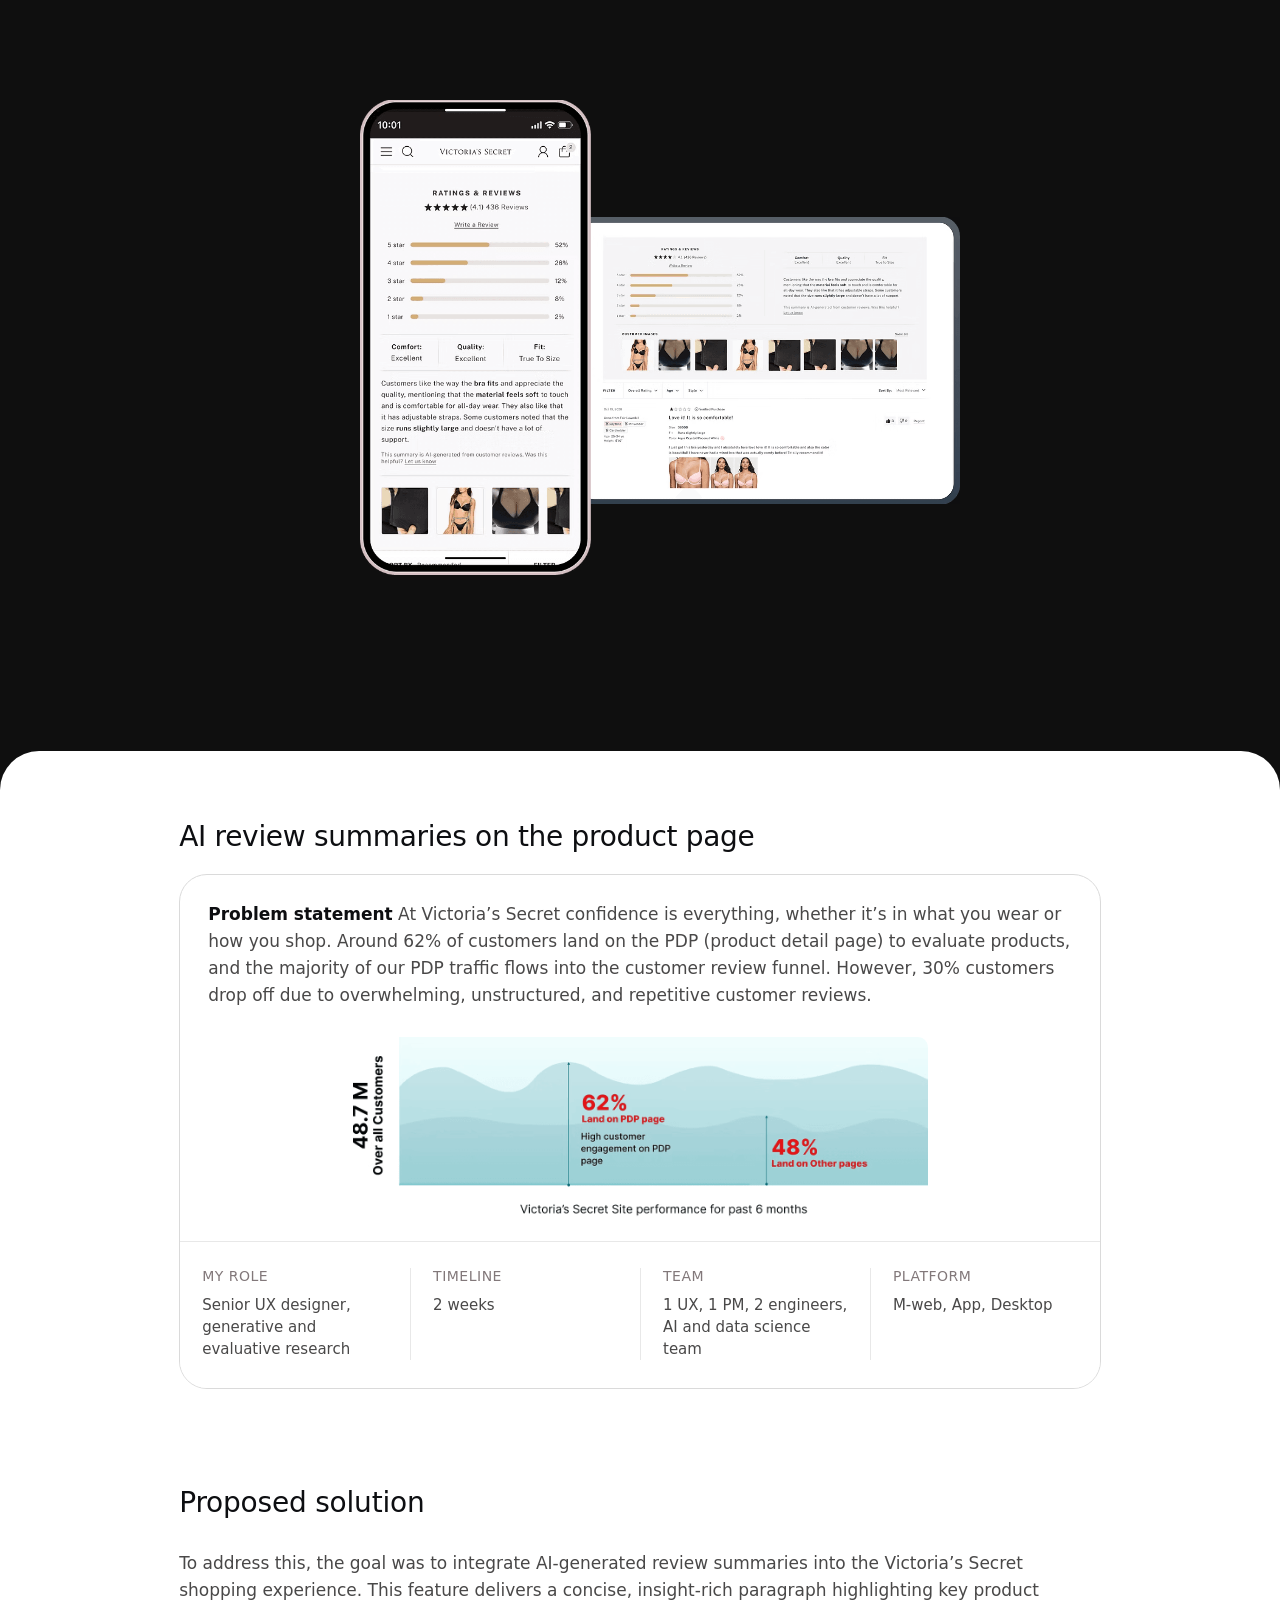
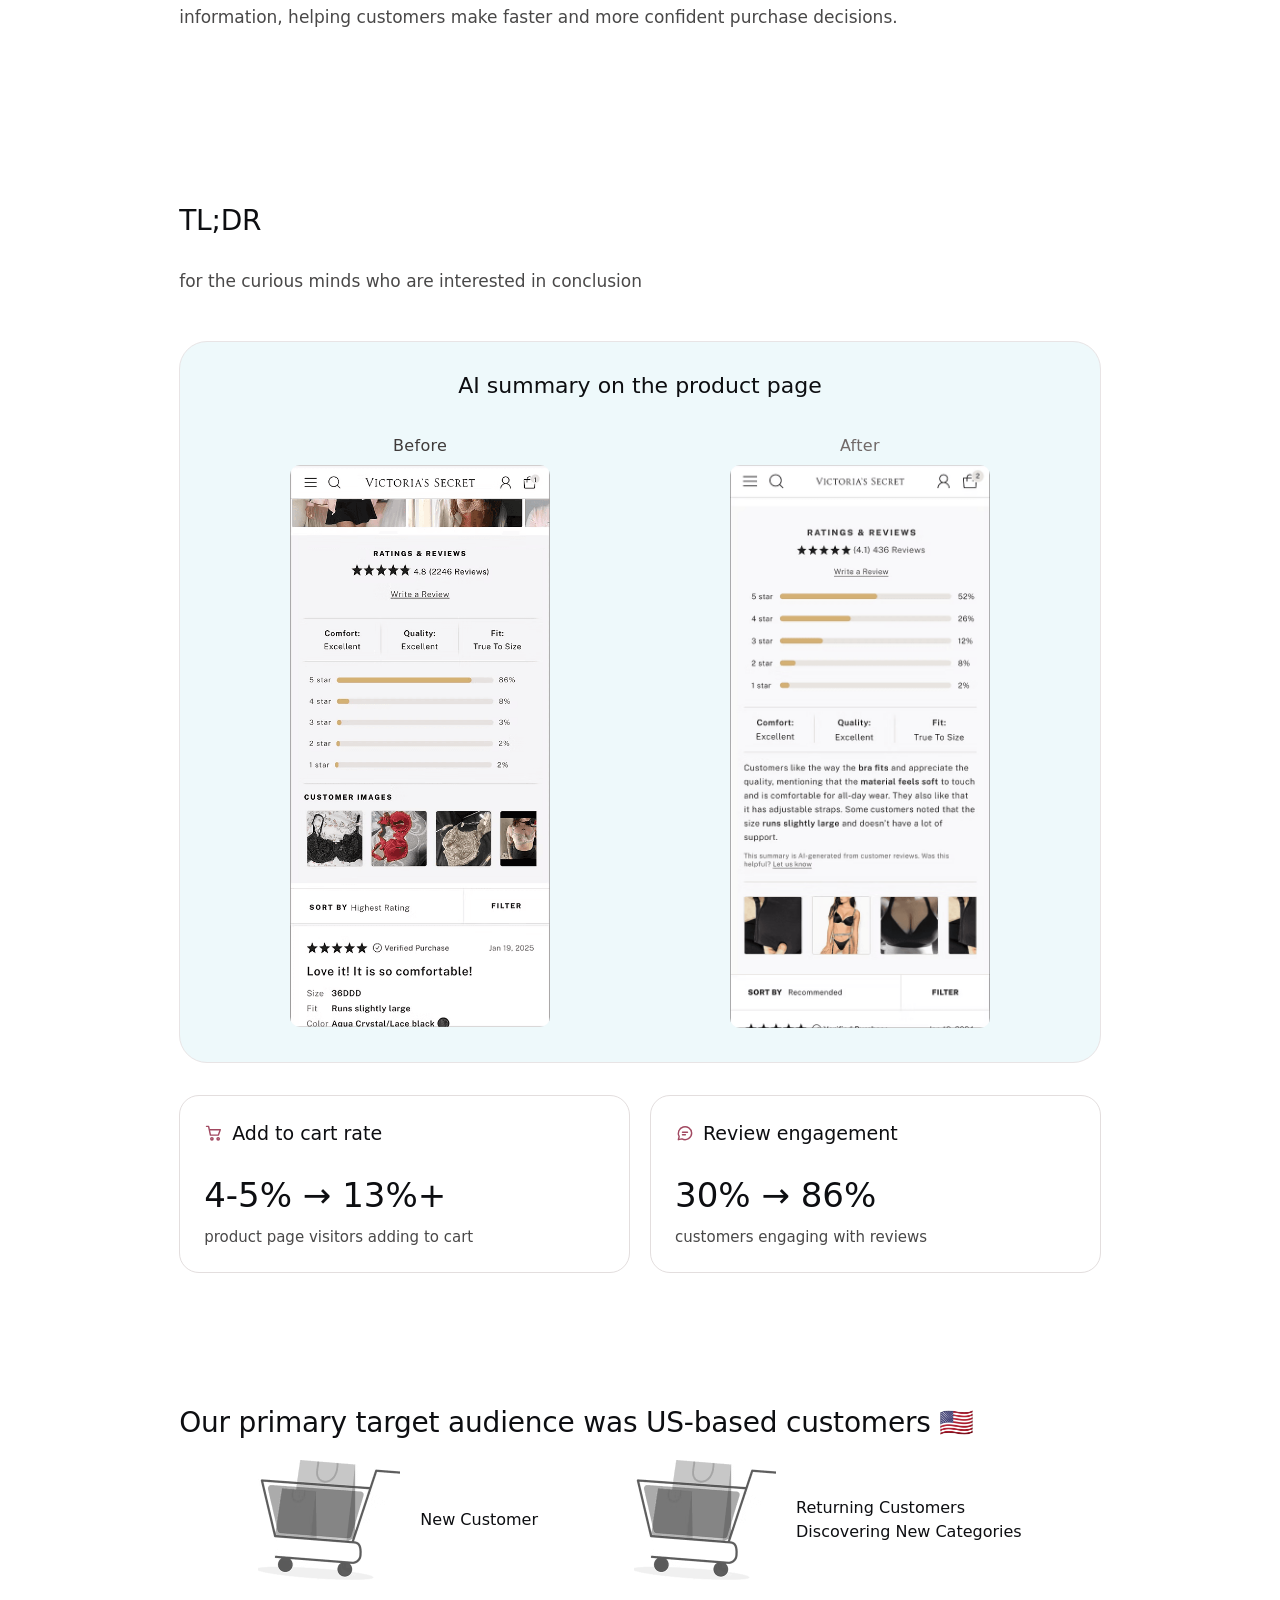
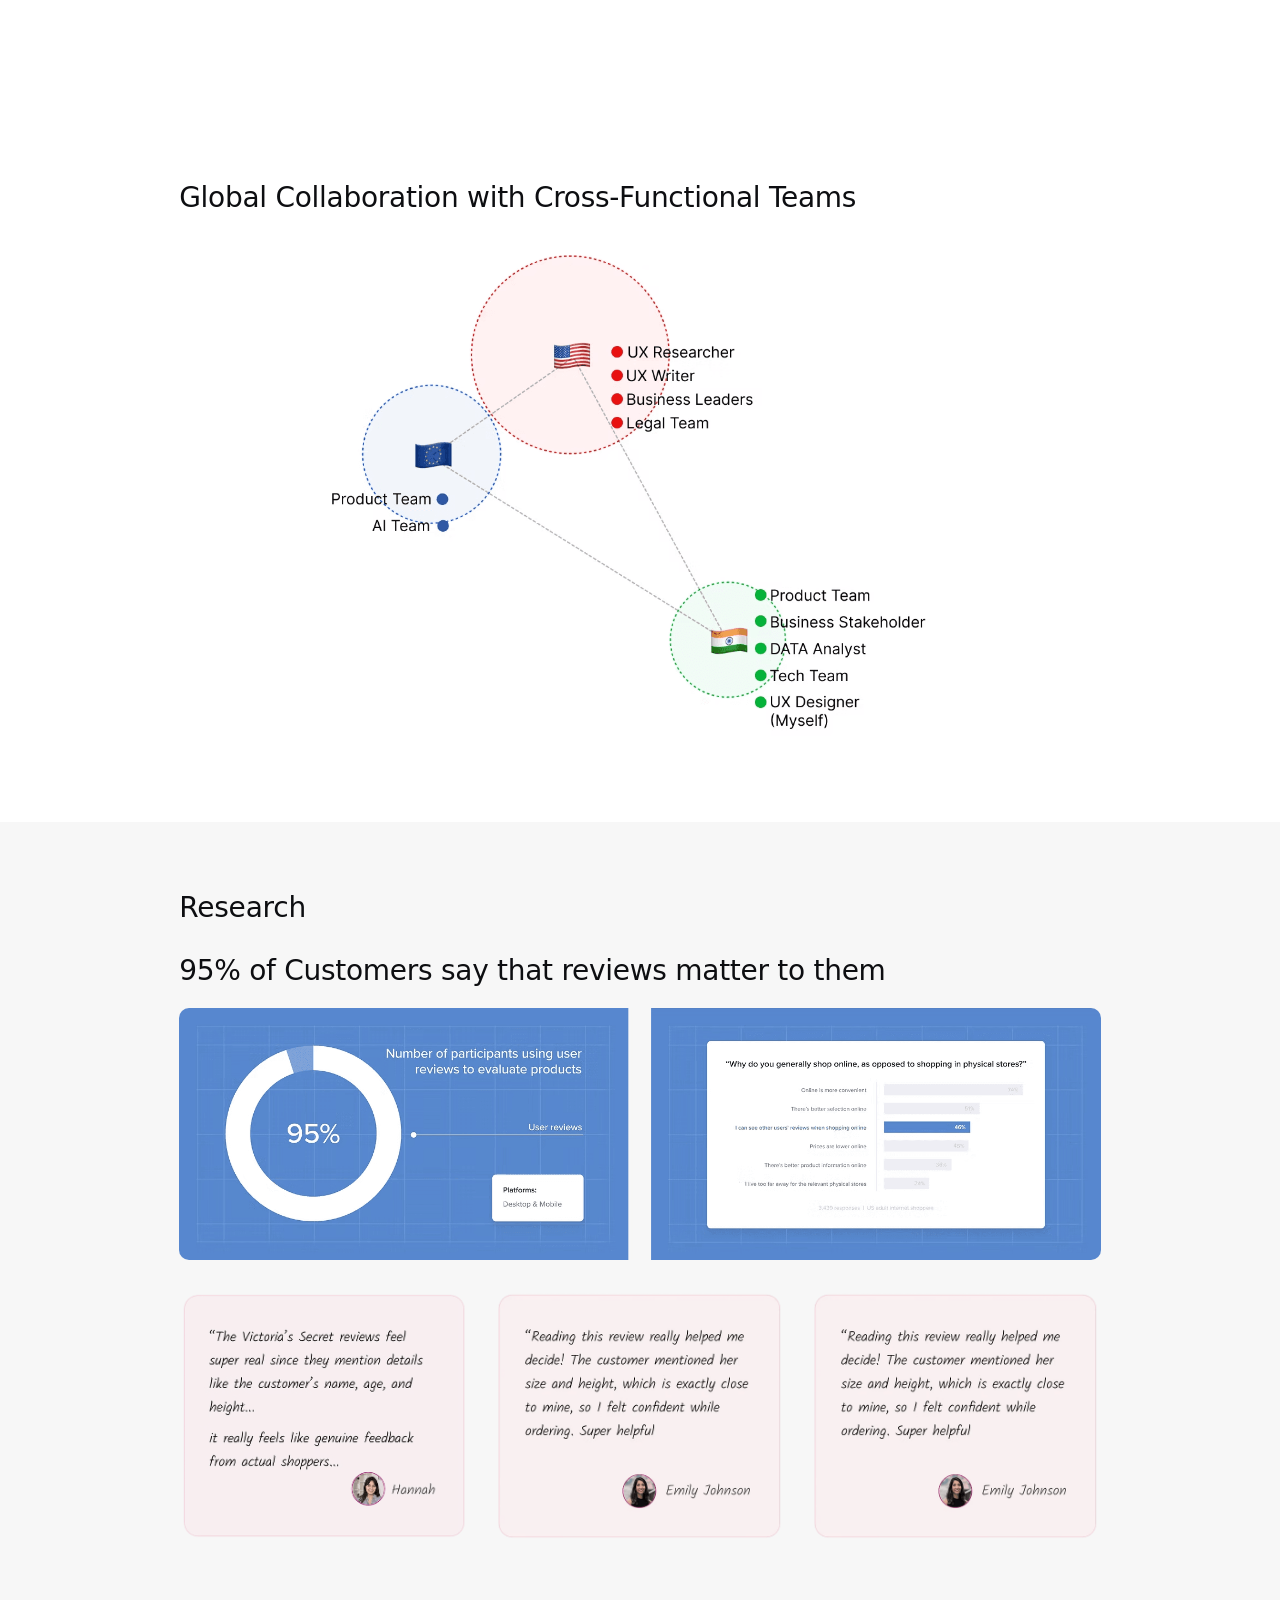
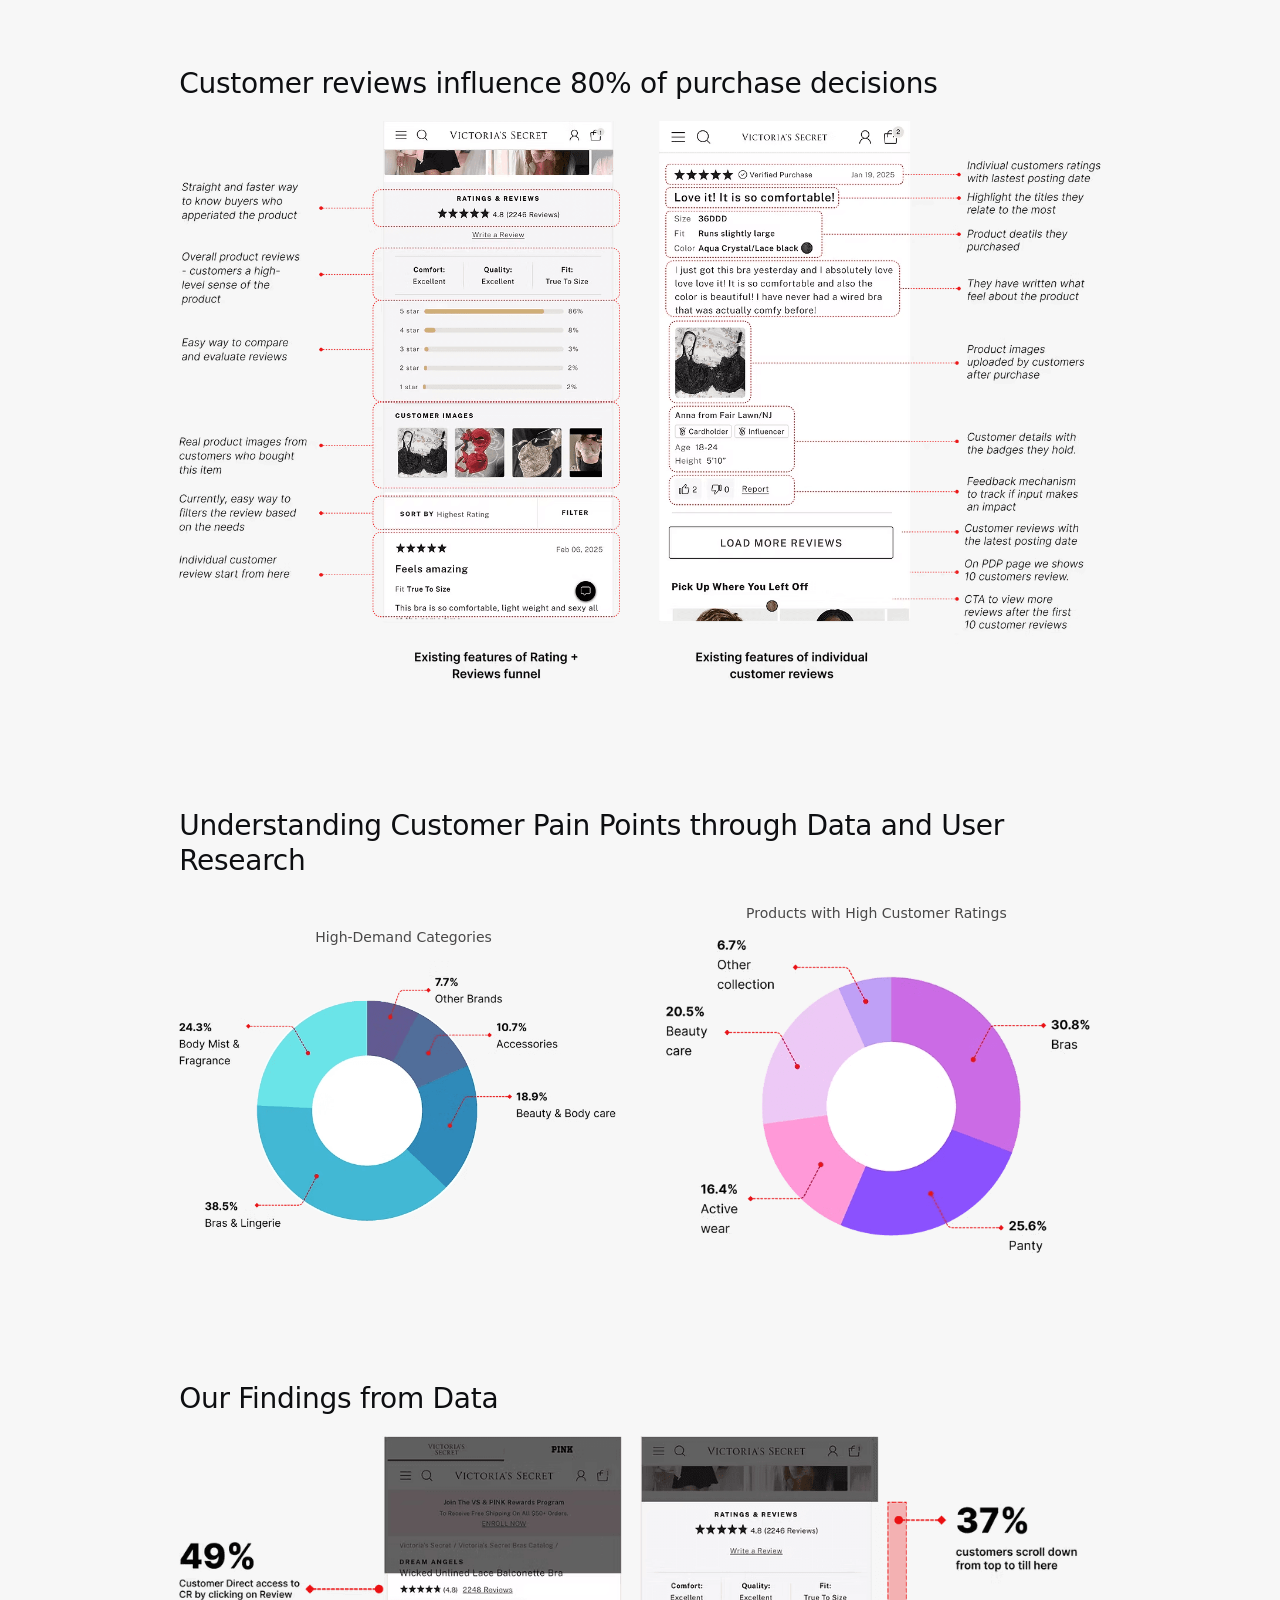
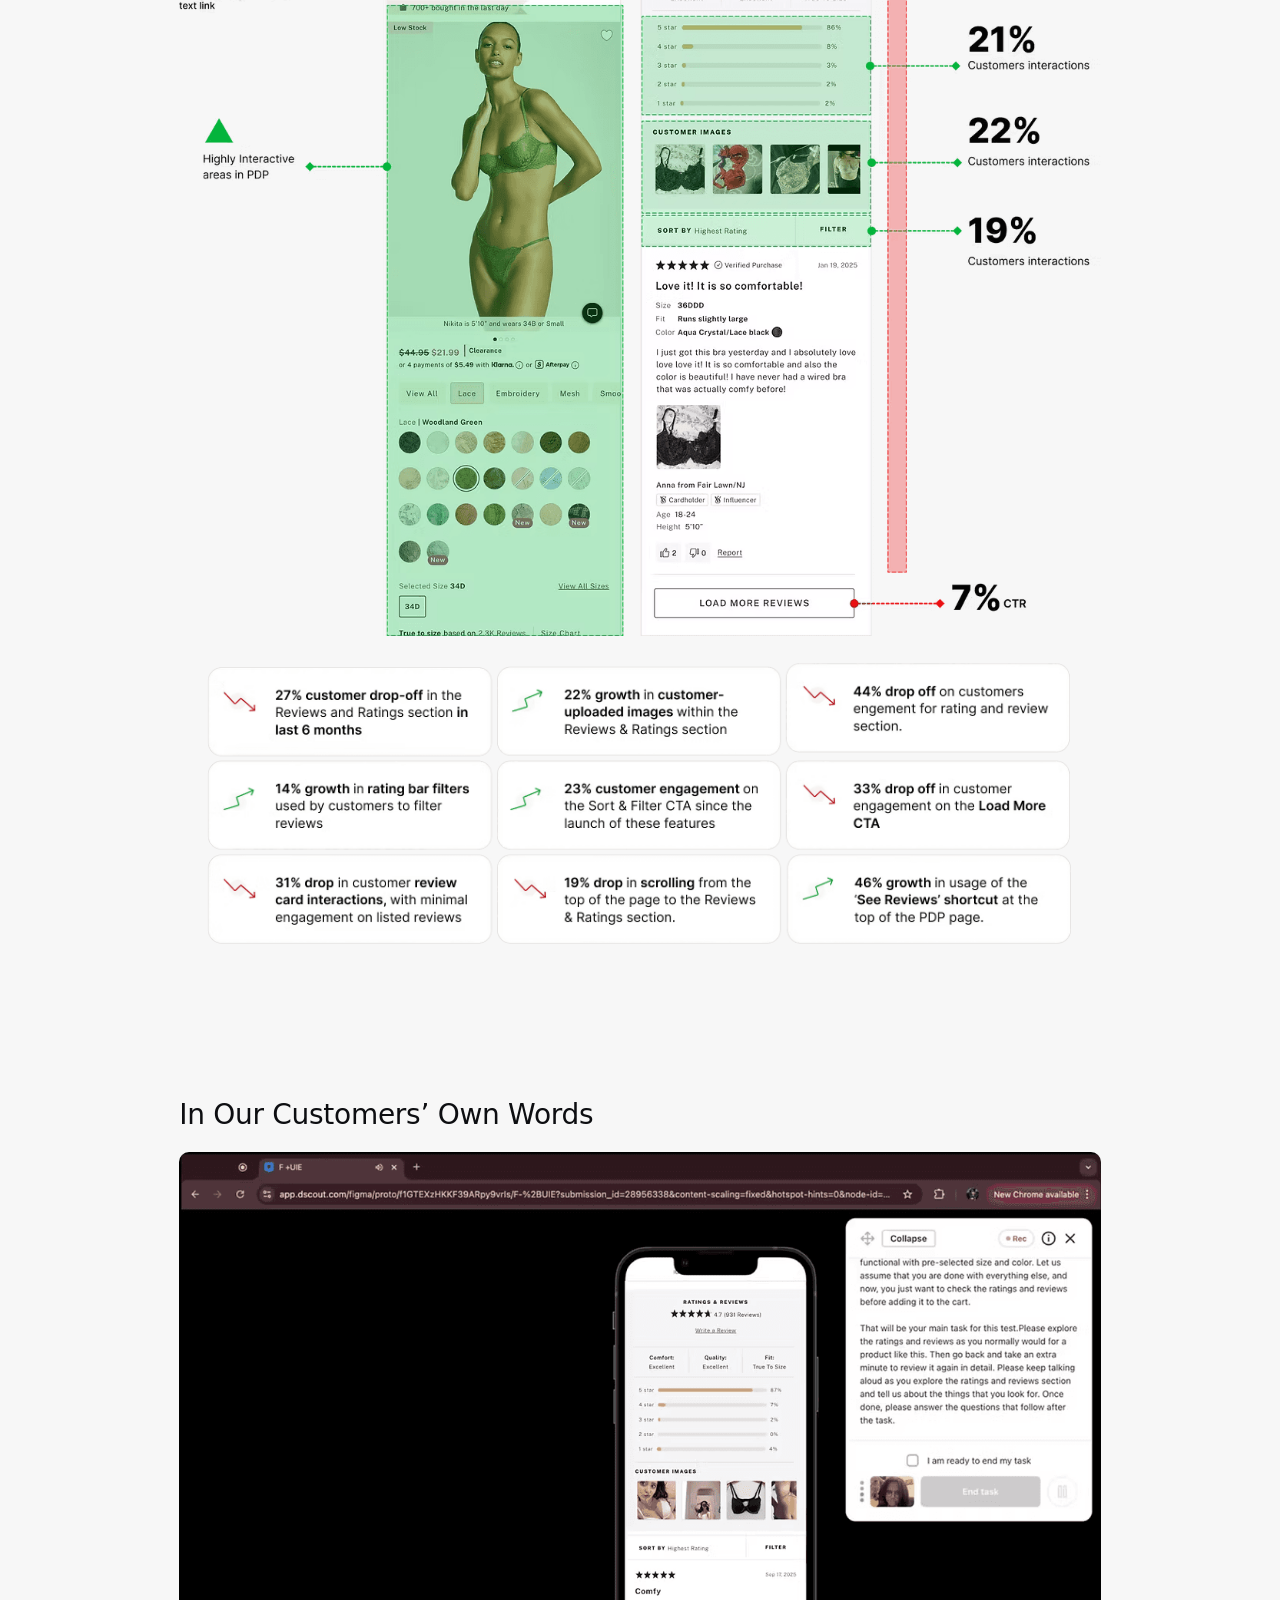
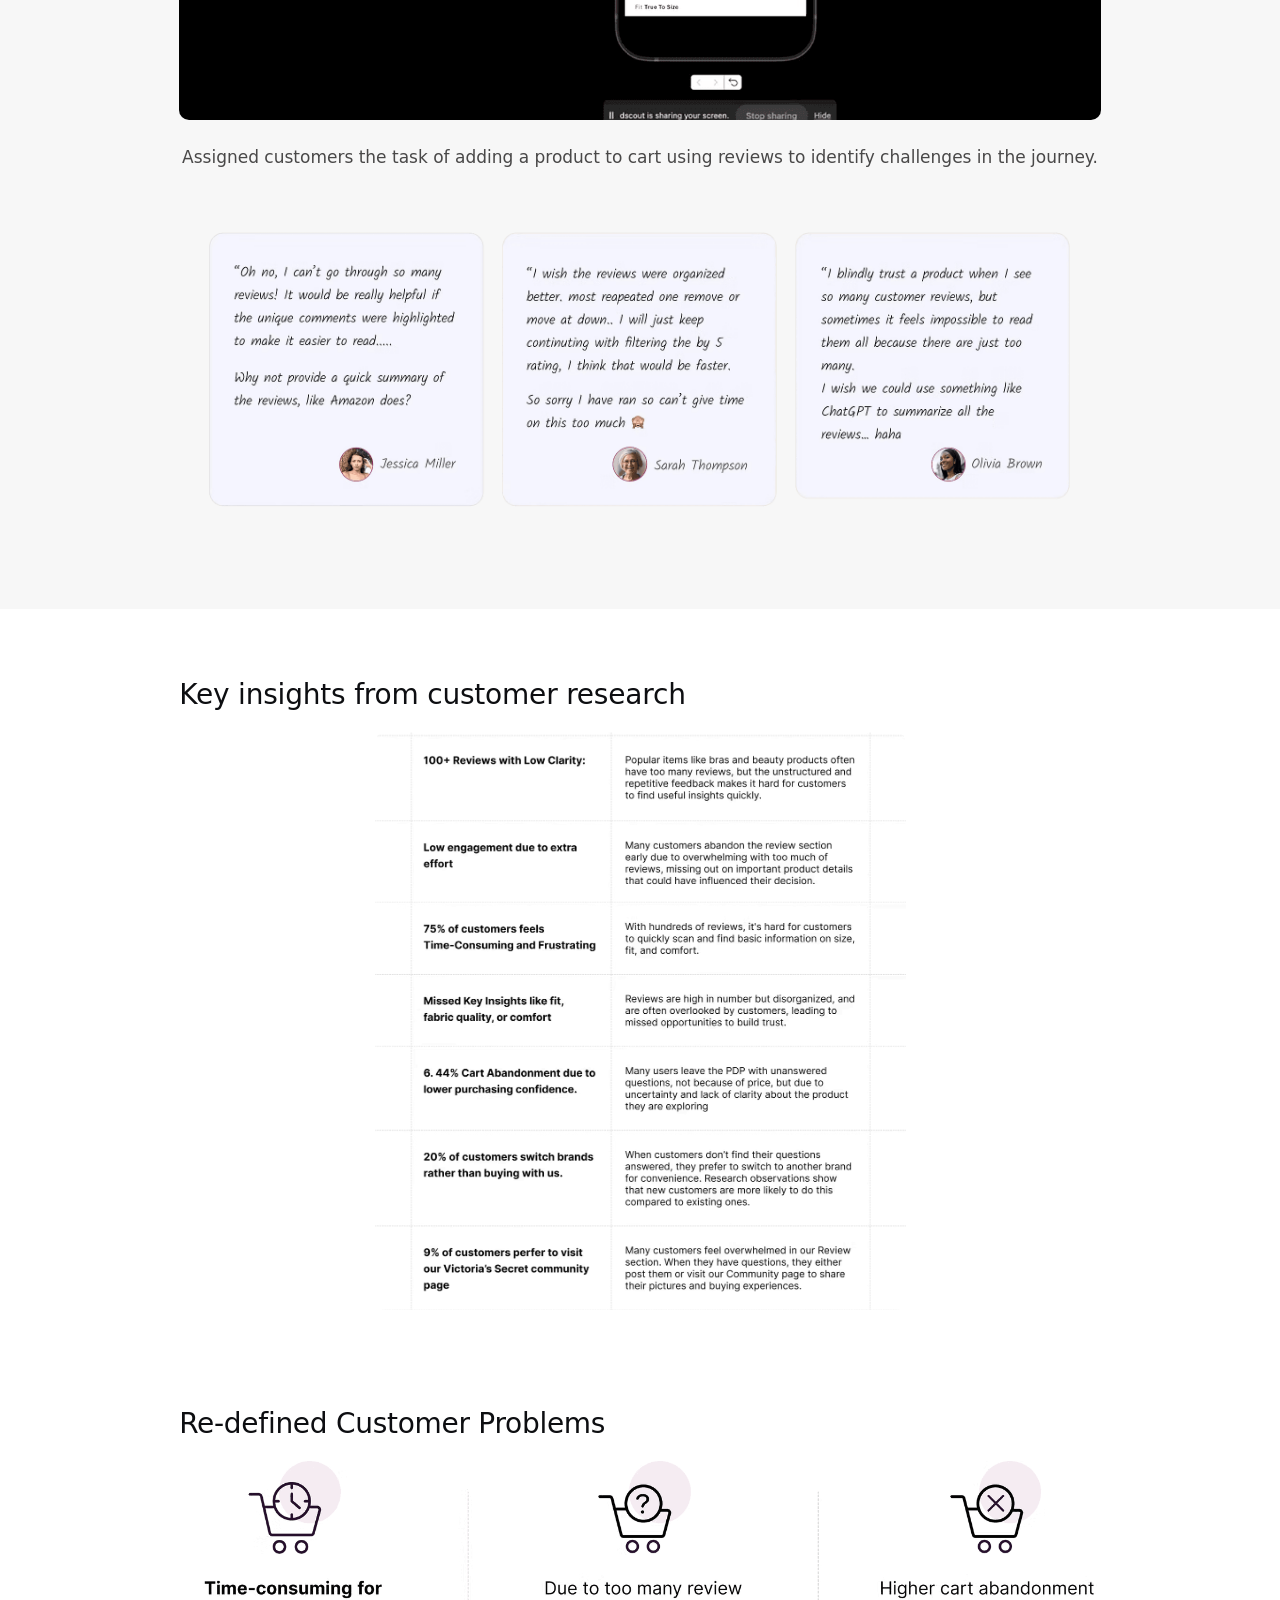
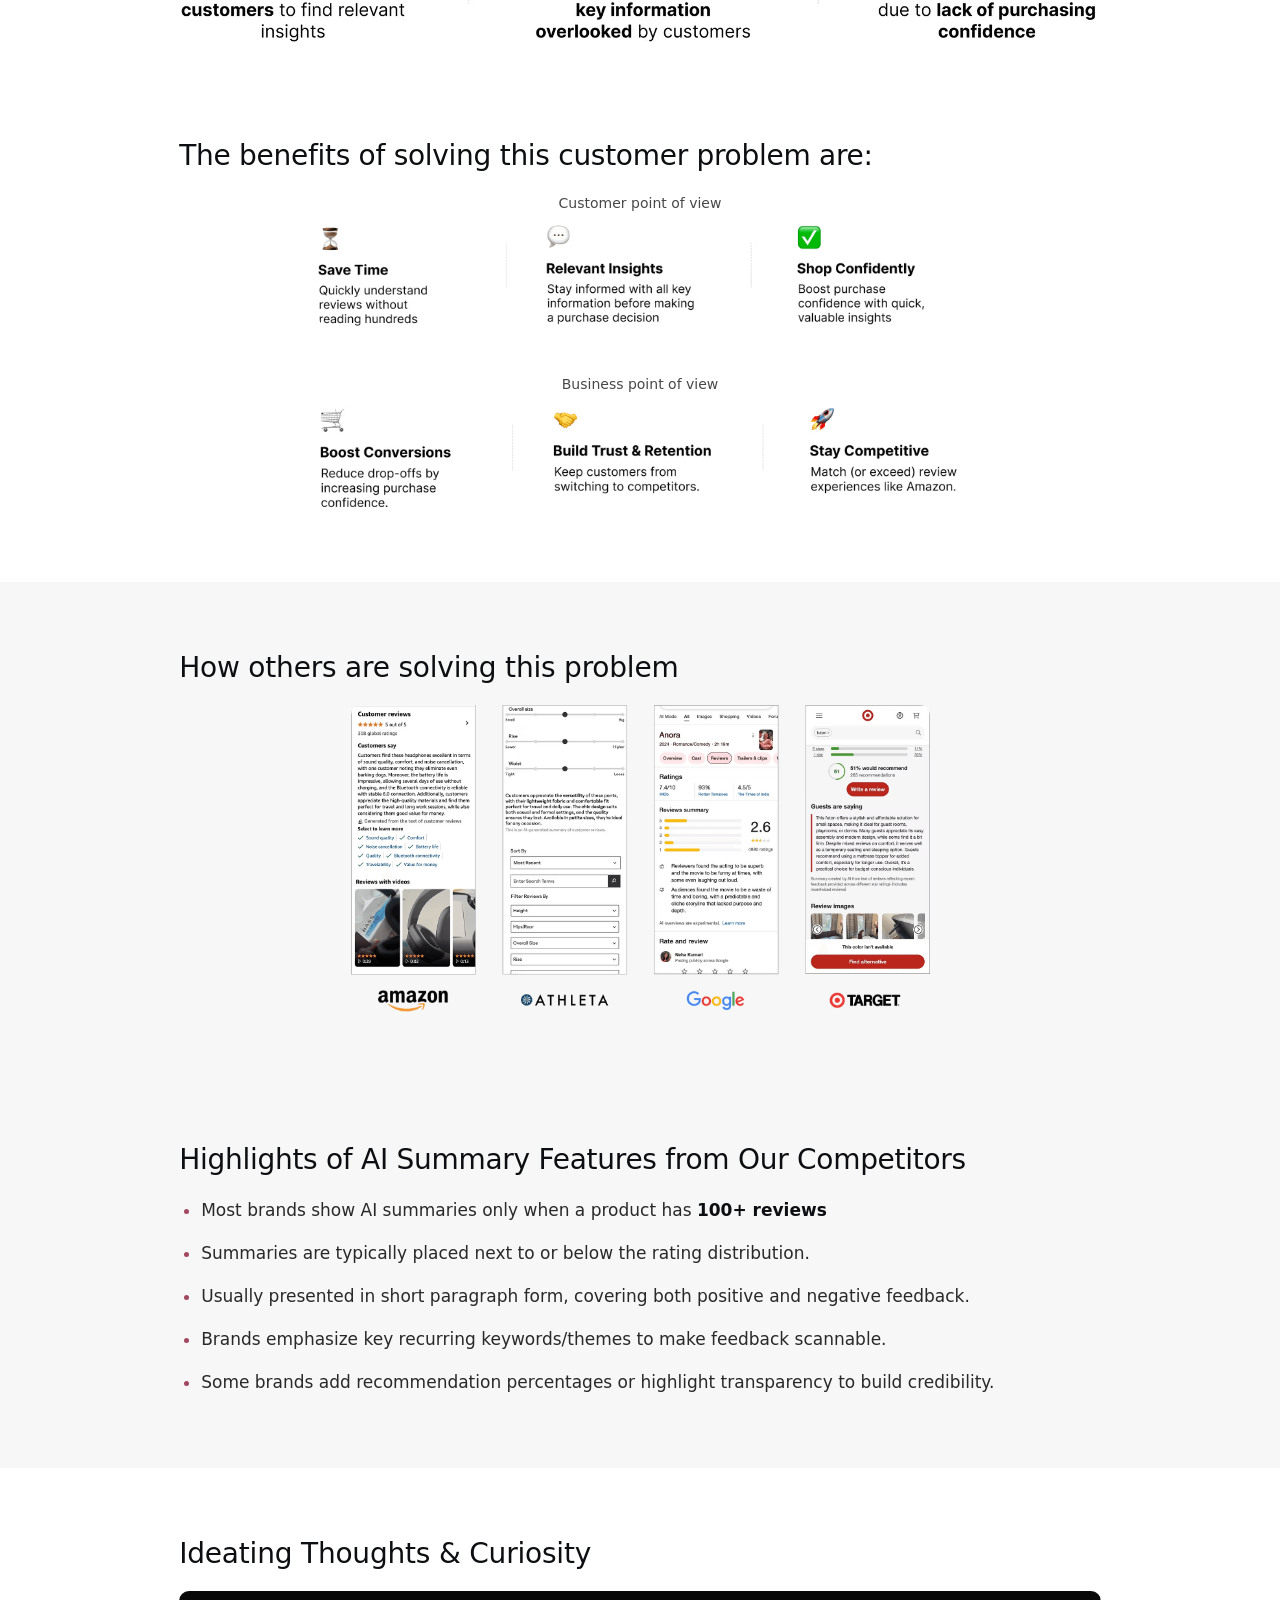
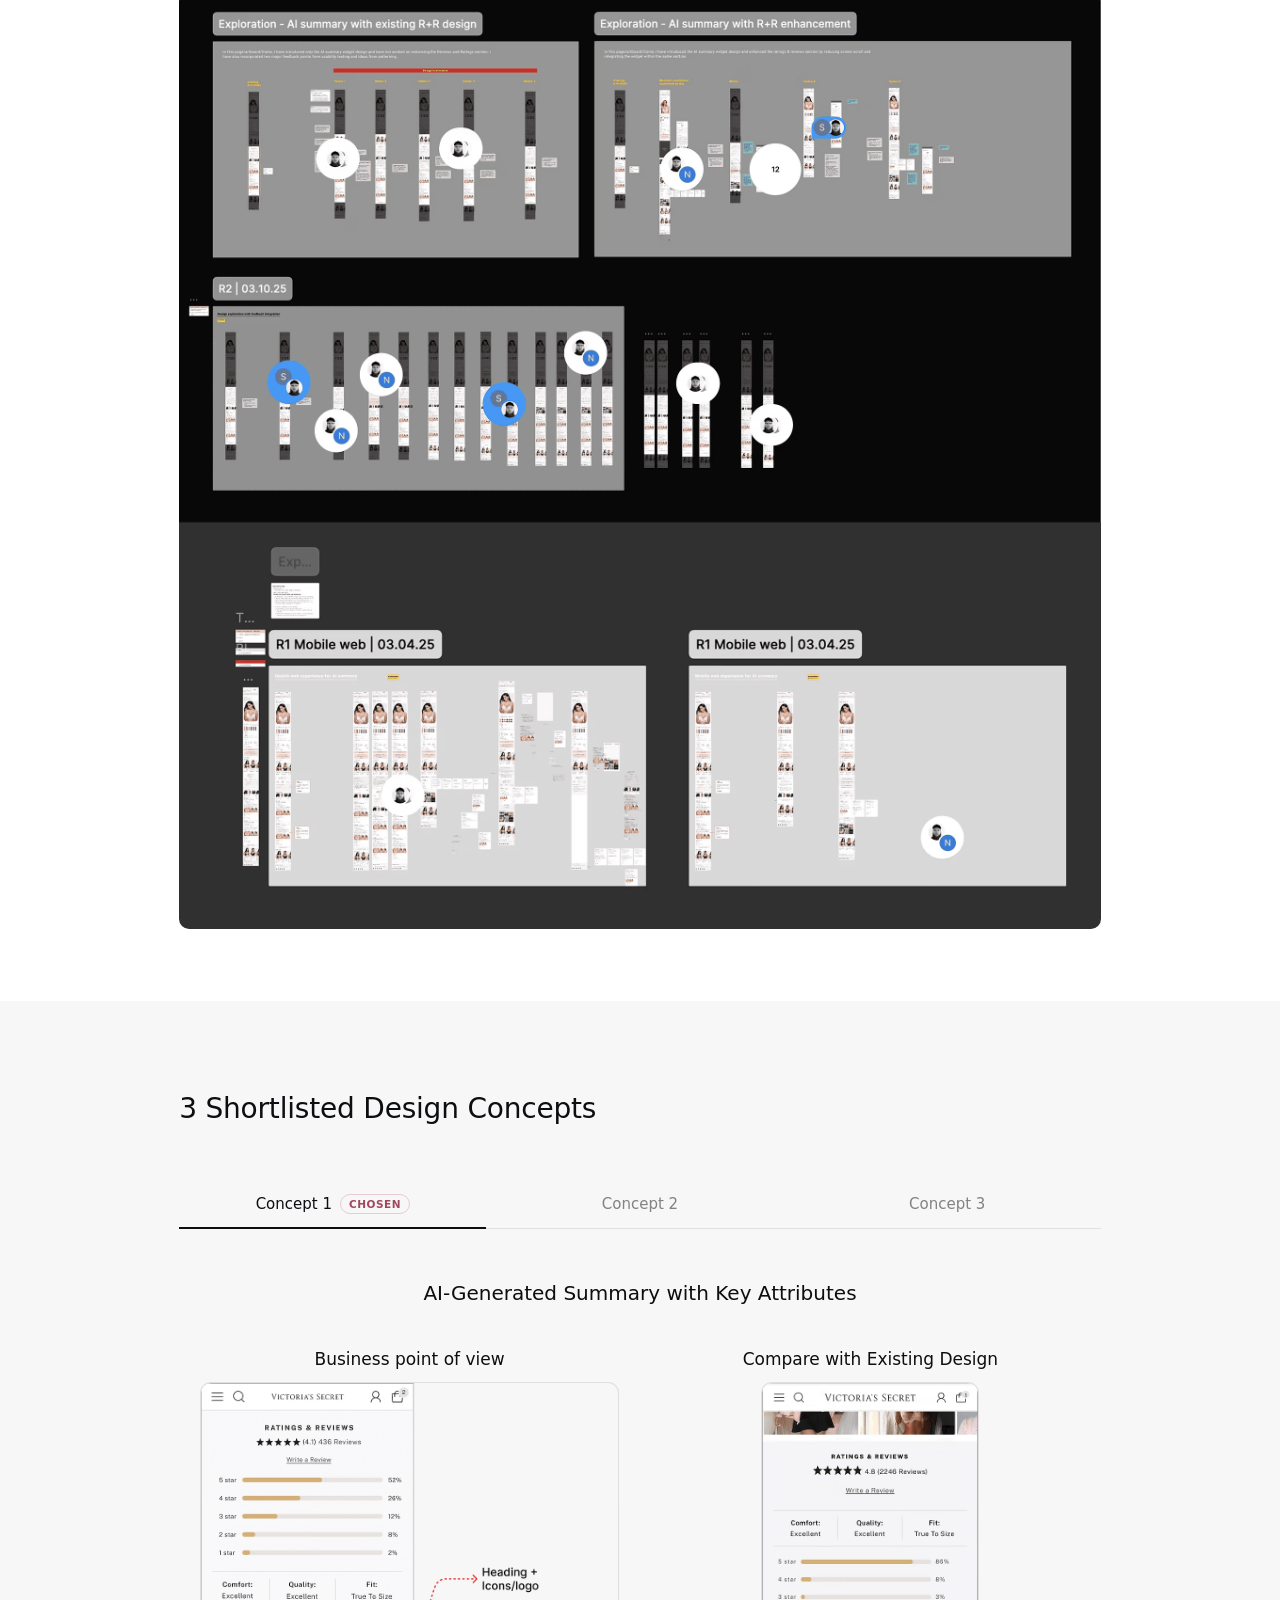
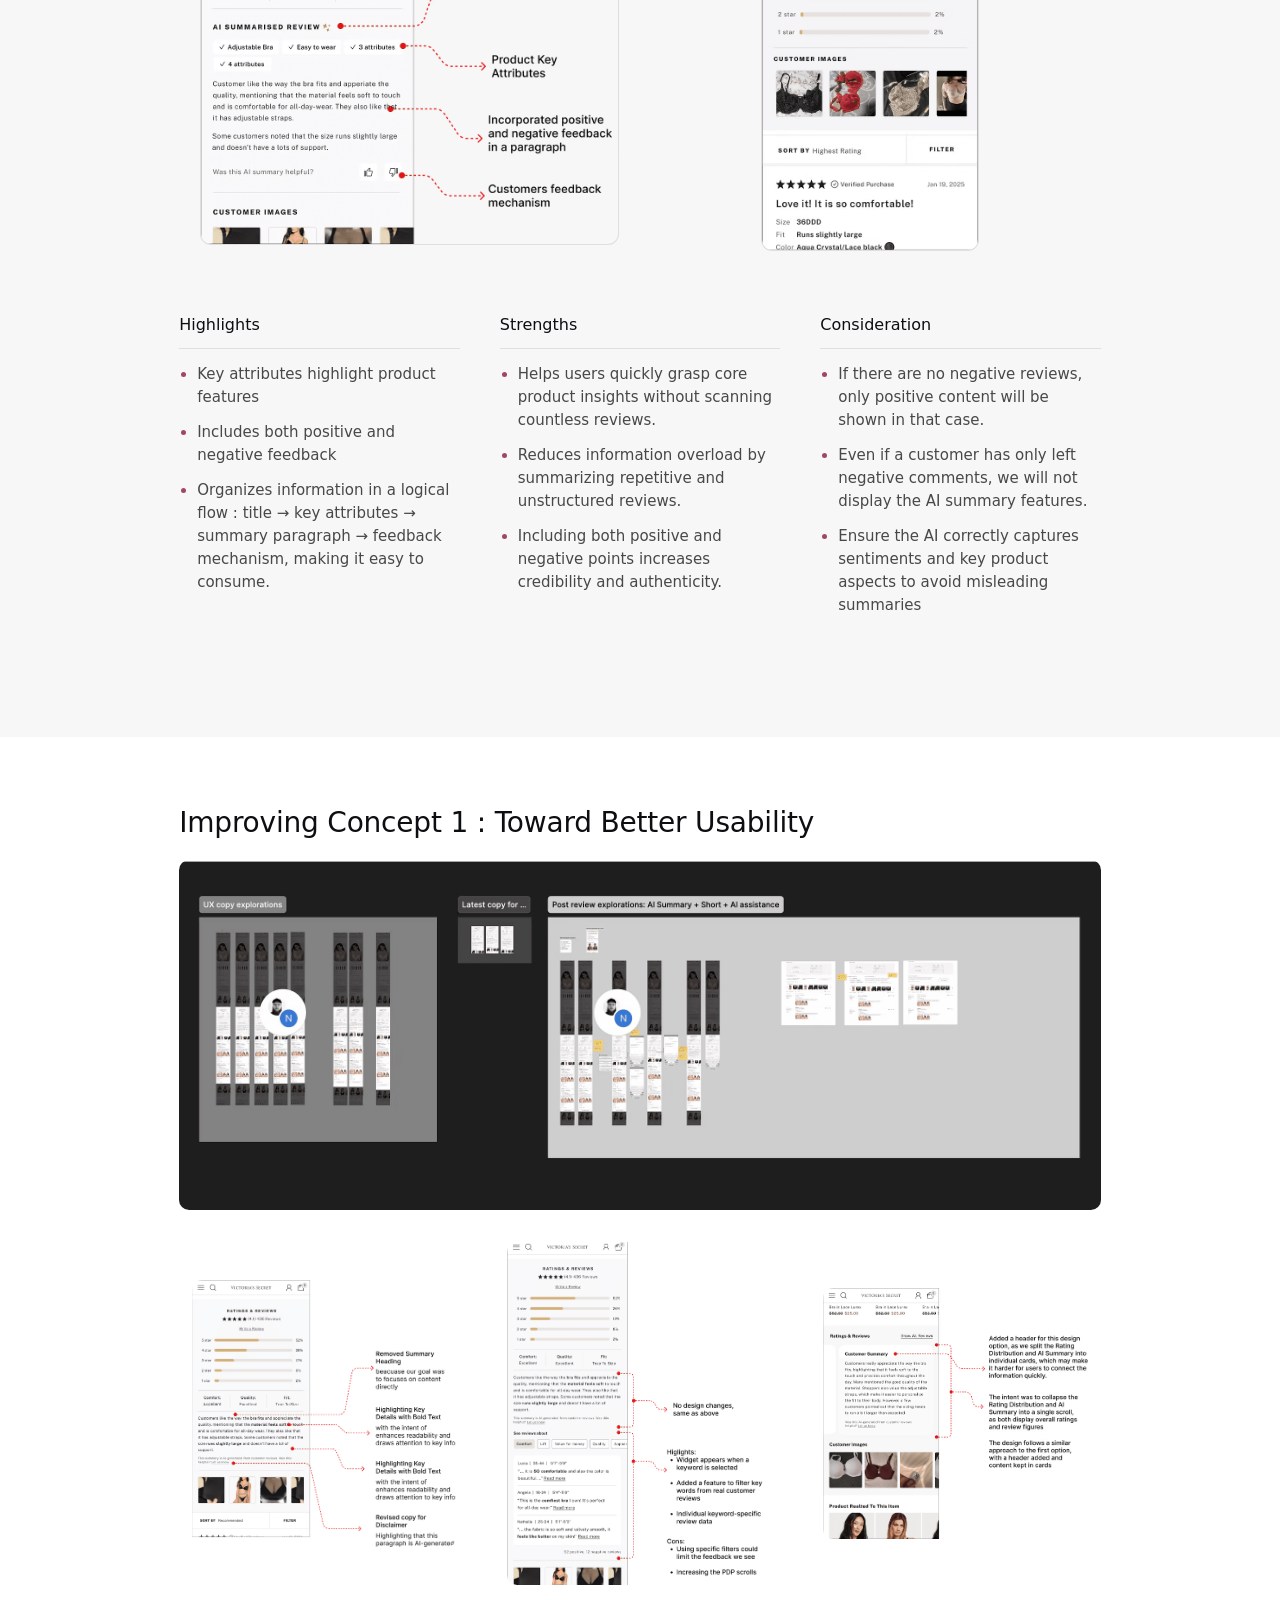
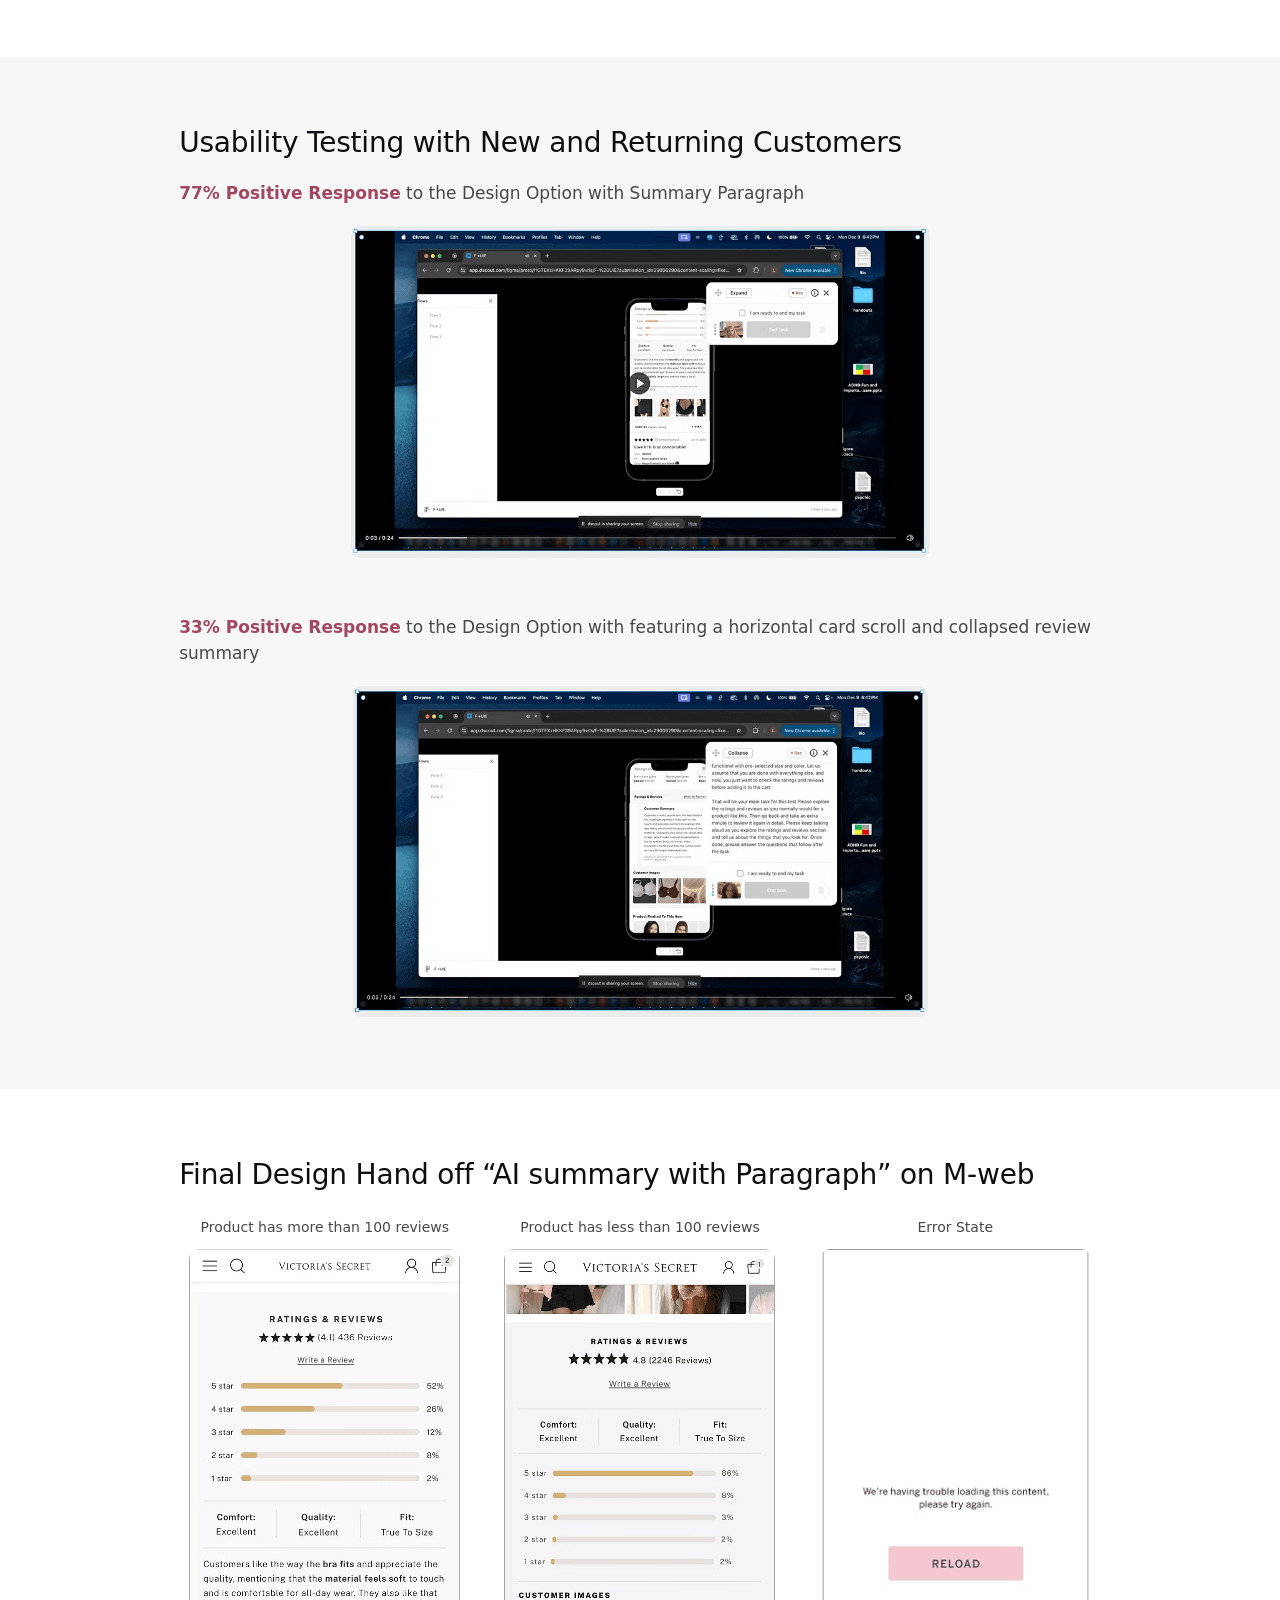
==== commit 013fcf17: "Deploy 8cd3753 from main" ====
--- a/reviews-ai-summary.html
+++ b/reviews-ai-summary.html
@@ -1,5 +1,6 @@
 <!doctype html>
 <html lang="en">
+
 <head>
   <meta charset="utf-8">
   <meta name="viewport" content="width=device-width, initial-scale=1">
@@ -7,593 +8,221 @@
   <meta name="description" content="Case study: designing AI-generated review summaries for the Victoria's Secret product page, from research to final handoff.">
   <link rel="preconnect" href="https://fonts.googleapis.com">
   <link rel="preconnect" href="https://fonts.gstatic.com" crossorigin>
-  <link href="https://fonts.googleapis.com/css2?family=Google+Sans+Flex:wght@300;400;500&family=Inter:ital,wght@0,300;0,400;0,500;0,600;1,400&display=swap" rel="stylesheet">
-  <link rel="stylesheet" href="css/case-study-ai.css">
+  <link href="https://fonts.googleapis.com/css2?family=Google+Sans+Flex:wght@400;500;600;700&family=Instrument+Serif&display=swap" rel="stylesheet">
+  <link rel="stylesheet" href="css/case-study.css">
+  <link rel="stylesheet" href="css/ai-summary.css">
 </head>
+
 <body>
-<div class="page">
-
-  <nav class="nav">
-    <a class="nav__back" href="index.html#work">
-      <svg class="nav__arrow" width="12" height="9" viewBox="0 0 12 9" overflow="visible"><g><path d="M 12 3.75 L 6 3.75 L 0 3.75 L 6 0" fill="transparent" stroke="rgb(255, 243, 242)" stroke-linecap="round"/><path d="M 12 4.5 L 0 4.5 L 6 9" fill="transparent" stroke="rgb(255, 243, 242)" stroke-linecap="round"/></g></svg>
-      <span>Go Back</span>
-    </a>
-  </nav>
-
-  <header class="hero">
-    <div class="hero__stage">
-      <img class="hero__laptop" src="assets/ai/CVPs2hD2wIuaZMI0xgNgeSr50.png" alt="Product page on a laptop">
-      <img class="hero__phone" src="assets/ai/CGgNIjki3Bf8EFCFdRNPsUOIU.png" alt="Product page on a phone">
-    </div>
-  </header>
-
-  <main class="doc">
-    <div class="doc__col">
-
-    <section class="sec" style="padding-top:59px;padding-bottom:73px;gap:54px">
-      <div class="col" style="justify-content:center;align-items:center;gap:20px">
-        <p class="t-g22-400">Problem Statement</p>
-        <p class="t-i16-400">At Victoria's secret confidence is everything, whether it’s in what you wear or how you shop. Around 62% of customers land on the PDP (Product detail)page to evaluate products, and the majority of our PDP traffic flows into the customer review funnel. However, 30% customers drop off due to overwhelming, unstructured, and repetitive customer reviews.</p>
+  <div class="page" id="page">
+
+    <header class="hero hero--ai">
+      <div class="hero__stage">
+        <img class="hero__laptop" src="assets/ai/CVPs2hD2wIuaZMI0xgNgeSr50.png" alt="Product page on a laptop">
+        <img class="hero__phone" src="assets/ai/CGgNIjki3Bf8EFCFdRNPsUOIU.png" alt="Product page on a phone">
       </div>
-      <img src="assets/ai/BA8Yku7IoVAqhNba406kCSvwjTw.png" alt="" style="width:575px">
-    </section>
-
-    <section class="sec" style="padding-top:42px;padding-bottom:70px;gap:18px">
-      <p class="t-g22-400">Proposed Solution</p>
-      <p class="t-i16-400">To address this, the goal was to integrate AI-generated review summaries into the Victoria’s Secret shopping experience. This feature delivers a concise, insight-rich paragraph highlighting key product information, helping customers make faster and more confident purchase decisions.</p>
-    </section>
-
-    <section class="sec sec--grey" style="padding-top:50px;padding-bottom:82px;gap:102px;align-items:center">
-      <p class="t-g22-400-b">Our Primary Target Audience is USA-Based Customers  🇺🇸 </p>
-      <div class="row" style="align-items:center;gap:118px">
-        <div class="row" style="justify-content:center;align-items:center;gap:20px;width:381px;max-width:100%">
-          <img src="assets/ai/YdqNBqdPXXcvHP8MBIcylN7ptVM.png" alt="" style="width:142px">
-          <p class="t-i14-400" style="width:max-content;min-width:219px;max-width:100%">New Customer</p>
-        </div>
-        <div class="row" style="justify-content:center;align-items:center;gap:20px;width:381px;max-width:100%">
-          <img src="assets/ai/YdqNBqdPXXcvHP8MBIcylN7ptVM.png" alt="" style="width:142px">
-          <p class="t-i14-400" style="width:max-content;min-width:219px;max-width:100%">Returning Customers <br>Discovering New Categories</p>
-        </div>
-      </div>
-    </section>
-
-    <section class="sec" style="padding-top:40px;padding-bottom:100px;gap:40px;align-items:center">
-      <h2 class="t-g22-400-c">Global Collaboration with Cross-Functional Teams</h2>
-      <img src="assets/ai/aGhdgEKlUCFpL5Yyc9HyIwCRuo.png" alt="">
-    </section>
-
-    <section class="sec sec--grey" style="padding-top:65px;padding-bottom:80px;gap:60px">
-      <div class="col" style="align-items:flex-start;gap:8px">
-        <p class="t-g16-400">Our Journey Begins</p>
-        <p class="t-g22-400-b">95% of Customers say that reviews matter to them</p>
-      </div>
-      <div class="col" style="justify-content:center;align-items:flex-start;gap:30.5px">
-        <img src="assets/ai/srVg5UJ4pnBZ5j6OGdm9wGW07lk.png" alt="">
-        <div class="row" style="align-items:flex-start;gap:12.66px">
-          <img src="assets/ai/4DVas6ZcDrguVfGXLL1G1Sb19sU.png" alt="" style="width:284.89px">
-          <img src="assets/ai/JBzFGdc8B0DP9ZfMsc4fvrLQ.png" alt="" style="width:284.91px">
-          <img src="assets/ai/JBzFGdc8B0DP9ZfMsc4fvrLQ.png" alt="" style="width:284.89px">
-        </div>
-      </div>
-    </section>
-
-    <section class="sec" style="padding-top:77px;padding-bottom:77px;gap:100px;align-items:center">
-      <div class="col" style="align-items:flex-start;gap:6px">
-        <p class="t-g16-400">Existing Customer Review Funnel Experience on PDP</p>
-        <p class="t-g22-400-b">Customer reviews influence 80% of purchase decisions</p>
-      </div>
-      <img src="assets/ai/MYznPAeaXrpTfwcNJM3uIpy9c.png" alt="">
-    </section>
-
-    <section class="sec sec--grey" style="padding-top:79px;padding-bottom:90px;gap:90px;align-items:center">
-      <div class="col" style="justify-content:center;align-items:center;gap:6px">
-        <p class="t-i16-400-b">Finding Customer Pain Points</p>
-        <p class="t-g22-400-b">Understanding Customer Pain Points through Data and User Research</p>
-      </div>
-      <div class="row" style="justify-content:center;align-items:center;gap:53px">
-        <div class="col" style="justify-content:center;align-items:center;gap:52px;width:413.5px;max-width:100%">
-          <img src="assets/ai/foTOx4x3Zv9zFcPHzFG34NwG2zA.png" alt="">
-          <p class="t-i14-300" style="width:max-content;min-width:165.92px;max-width:100%">High-Demand Categories</p>
-        </div>
-        <div class="col" style="justify-content:center;align-items:center;gap:52px;width:413.5px;max-width:100%">
-          <img src="assets/ai/2RO3nt0yQrhTI0mCYQYJFUDcfMM.png" alt="">
-          <p class="t-i14-300" style="width:max-content;min-width:242.03px;max-width:100%">Products with High Customer Ratings</p>
-        </div>
-      </div>
-    </section>
-
-    <section class="sec" style="padding-top:57px;padding-bottom:57px;gap:90px;align-items:center">
-      <p class="t-g22-400-b">Our Findings from Data</p>
-      <div class="col" style="justify-content:center;align-items:center;gap:56px">
-        <img src="assets/ai/ZoSrU7RwttJMobYex2Dyg6juwv4.png" alt="">
-        <img src="assets/ai/UXLZkCu9oJJcUPDSC1whIMmwz6U.png" alt="">
-      </div>
-    </section>
-
-    <section class="sec sec--grey" style="padding-top:75px;padding-bottom:75px;gap:81px;align-items:center">
-      <div class="col" style="align-items:flex-start;gap:6px">
-        <p class="t-g16-400">Why are our customer skipping reviews?</p>
-        <p class="t-g22-400-b">In Our Customers’ Own Words</p>
-      </div>
-      <div class="col" style="justify-content:center;align-items:center;gap:27px">
-        <img src="assets/ai/qzzW4adq1ENZq4JPzlWftwwl4.png" alt="">
-        <p class="t-g18-400">Assigned customers the task of adding a product to cart using reviews to identify challenges in the journey.</p>
-      </div>
-      <img src="assets/ai/0XM6dtWEEqmyH9zaE7Z6pwWO7w.png" alt="">
-    </section>
-
-    <section class="sec" style="padding-top:63px;padding-bottom:63px;gap:63px;align-items:center">
-      <p class="t-g22-400-b">Key Insights from Customer Research</p>
-      <div class="row" style="justify-content:center;align-items:center;gap:53px">
-        <img src="assets/ai/ULWuDXw64M8jJpsapUzZf4Mod0s.png" alt="" style="width:531px">
-      </div>
-    </section>
-
-    <section class="sec" style="padding-top:100px;padding-bottom:100px;gap:78px">
-      <div class="col" style="align-items:flex-start;gap:12px">
-        <p class="t-g22-400-b">Re-defined Customer Problems</p>
-        <p class="t-i16-400-c">From our existing customer review experience, data analysis, and research insights, we identified the major pain points</p>
-      </div>
-      <div class="row" style="align-items:center;gap:53px">
-        <img src="assets/ai/j4PqPffYaiEwXDRwI27cvUrcHqE.png" alt="" style="width:548px">
-      </div>
-    </section>
-
-    <section class="sec sec--grey" style="padding-top:70px;padding-bottom:80px;gap:80px;align-items:center">
-      <p class="t-g22-400-b">The benefits of solving this customer problem are:</p>
-      <div class="col" style="justify-content:center;align-items:center;gap:92px">
-        <div class="col" style="align-items:flex-start;gap:32px">
-          <p class="t-g18-300">Customer point of view</p>
-          <img src="assets/ai/0nZk1c5DdAPDUVoT7aFk2dH4k.png" alt="" style="width:644px">
-        </div>
-        <div class="col" style="align-items:flex-start;gap:32px">
-          <p class="t-g18-300">Business point of view</p>
-          <img src="assets/ai/v1AhvVEerNiT1lCRCwSd0U2wItU.png" alt="" style="width:641px">
-        </div>
-      </div>
-    </section>
-
-    <section class="sec" style="padding-top:64px;padding-bottom:64px;gap:63px;align-items:center">
-      <div class="col" style="align-items:flex-start;gap:6px">
-        <p class="t-g16-400">Design approaches from others</p>
-        <p class="t-g22-400-d">How are others solving this problem?</p>
-      </div>
-      <div class="row" style="align-items:flex-start;gap:53px">
-        <img src="assets/ai/7GjRnBPMY5aGVc6QpCTW3Fo.png" alt="" style="width:579px">
-      </div>
-    </section>
-
-    <section class="sec sec--grey" style="padding-top:60px;padding-bottom:60px;gap:40px">
-      <div class="col" style="align-items:flex-start;gap:40px">
-        <p class="t-g22-400-b">Highlights of AI Summary Features from Our Competitors</p>
-        <img src="assets/ai/pyuRrSaXPYTuQGUoWnTfjNtE0gQ.png" alt="" style="width:583px">
-      </div>
-    </section>
-
-    <section class="sec sec--grey" style="padding-top:28px;padding-bottom:100px;gap:61px;align-items:center">
-      <p class="t-g22-400-d">Ideating Thoughts &amp; Curiosity</p>
-      <img src="assets/ai/dFMCmbVappK7ey4uUECHkXA5G3Y.png" alt="">
-    </section>
-
-    <section class="sec sec--pink" style="padding-top:55px;padding-bottom:100px;gap:102px;align-items:center">
-      <p class="t-g26-500">3 Shortlisted Design Concepts</p>
-      <div class="col" style="justify-content:center;align-items:center;gap:132px">
-        <div class="col" style="justify-content:center;align-items:center;gap:124px">
-          <div class="col" style="align-items:center;gap:10px">
-            <p class="t-i20-400" style="width:max-content;min-width:94.06px;max-width:100%">Concept 1</p>
-            <p class="t-i16-400-b" style="width:max-content;min-width:324.81px;max-width:100%">AI-Generated Summary with Key Attributes</p>
-          </div>
-          <div class="row" style="justify-content:center;align-items:flex-start;gap:45px">
-            <div class="col" style="align-items:flex-start;gap:15px;width:417.5px;max-width:100%">
-              <p class="t-i16-400-d" style="width:max-content;min-width:169.89px;max-width:100%">Business point of view</p>
-              <img src="assets/ai/6Y5eCvuTVrS5PeiAILJ7UI927j8.png" alt="">
-            </div>
-            <div class="col" style="align-items:center;gap:15px;width:417.5px;max-width:100%">
-              <p class="t-i16-400-b" style="width:max-content;min-width:226px;max-width:100%">Compare with Existing Design</p>
-              <img src="assets/ai/CXKBGYMAOFTF2NfvFdfgbN8Od7w.png" alt="" style="width:216px">
-            </div>
-          </div>
-        </div>
-        <div class="row" style="align-items:flex-start;gap:67px">
-          <div class="col" style="align-items:flex-start;gap:12px;width:248.66px;max-width:100%">
-            <p class="t-i16-500" style="width:max-content;min-width:77.02px;max-width:100%">Highlights</p>
-            <div class="col">
-              <p class="t-i15-400"><br></p>
-              <ul class="t-i15-300">
-                <li>
-                  <p>Key attributes highlight product features<br><br></p>
-                </li>
-              </ul>
-              <ul class="t-i15-300">
-                <li>
-                  <p>Includes both positive and negative feedback</p>
-                </li>
-              </ul>
-              <p class="t-i15-300"><br></p>
-              <ul class="t-i15-300">
-                <li>
-                  <p>Organizes information in a logical flow : title → key attributes → summary paragraph → feedback mechanism, making it easy to consume.</p>
-                </li>
-              </ul>
-            </div>
-          </div>
-          <div class="col" style="align-items:flex-start;gap:12px;width:248.67px;max-width:100%">
-            <p class="t-i16-500" style="width:max-content;min-width:74.31px;max-width:100%">Strengths</p>
-            <div class="col">
-              <p class="t-i15-300"><br></p>
-              <ul class="t-i15-300">
-                <li>
-                  <p>Helps users quickly grasp core product insights without scanning countless reviews.<br><br></p>
-                </li>
-              </ul>
-              <ul class="t-i15-300">
-                <li>
-                  <p>Reduces information overload by summarizing repetitive and unstructured reviews..</p>
-                </li>
-              </ul>
-              <p class="t-i15-300"><br></p>
-              <ul class="t-i15-300">
-                <li>
-                  <p>Including both positive and negative points increases credibility and authenticity.</p>
-                </li>
-              </ul>
-            </div>
-          </div>
-          <div class="col" style="align-items:flex-start;gap:12px;width:248.67px;max-width:100%">
-            <p class="t-i16-500" style="width:max-content;min-width:106.94px;max-width:100%">Consideration</p>
-            <div class="col">
-              <p class="t-i15-300"><br></p>
-              <ul class="t-i15-300">
-                <li>
-                  <p>If there are no negative reviews, only positive content will be shown in that case.</p>
-                </li>
-              </ul>
-              <p class="t-i15-300"><br></p>
-              <ul class="t-i15-300">
-                <li>
-                  <p>Even if a customer has only left negative comments, we will not display the AI summary features.</p>
-                </li>
-              </ul>
-              <p class="t-i15-300"><br></p>
-              <ul class="t-i15-300">
-                <li>
-                  <p>Ensure the AI correctly captures sentiments and key product aspects to avoid misleading summaries</p>
-                </li>
-              </ul>
-            </div>
-          </div>
-        </div>
-      </div>
-    </section>
-
-    <section class="sec" style="padding-top:84px;padding-bottom:100px;gap:144px;align-items:center">
-      <div class="col" style="align-items:center;gap:10px">
-        <p class="t-i20-500" style="width:max-content;min-width:98.91px;max-width:100%">Concept 2</p>
-        <p class="t-i16-400-b" style="width:max-content;min-width:210.53px;max-width:100%">AI Summary with paragraph</p>
-      </div>
-      <div class="row" style="justify-content:center;align-items:flex-start;gap:49px">
-        <div class="col" style="align-items:flex-start;gap:20px;width:415.5px;max-width:100%">
-          <p class="t-i16-400-b" style="width:max-content;min-width:134px;max-width:100%"> Proposed Design</p>
-          <img src="assets/ai/3rbSnvPHnR1bRVAlUdNpXs8GQ.png" alt="">
-        </div>
-        <div class="col" style="justify-content:center;align-items:flex-start;gap:20px;width:415.5px;max-width:100%">
-          <p class="t-i16-400-b" style="width:max-content;min-width:226px;max-width:100%">Compare with Existing Design</p>
-          <img src="assets/ai/CXKBGYMAOFTF2NfvFdfgbN8Od7w.png" alt="" style="width:216px">
-        </div>
-      </div>
-      <div class="row" style="justify-content:center;align-items:flex-start;gap:67px">
-        <div class="col" style="align-items:flex-start;gap:12px;width:248.66px;max-width:100%">
-          <p class="t-i16-500" style="width:max-content;min-width:77.02px;max-width:100%">Highlights</p>
-          <div class="col">
-            <p class="t-i15-300"><br></p>
-            <ul class="t-i15-300">
-              <li>
-                <p>AI summary title is customer-focused rather than emphasizing AI, keeping it relatable.</p>
-              </li>
-            </ul>
-            <p class="t-i15-300"><br></p>
-            <ul class="t-i15-300">
-              <li>
-                <p>Feedback mechanism allows users to indicate whether the summary was useful.</p>
-                <p><br></p>
-              </li>
-              <li>
-                <p>Includes both positive and negative customer feedback in a single paragraph for a balanced view</p>
-              </li>
-            </ul>
-          </div>
-        </div>
-        <div class="col" style="align-items:flex-start;gap:12px;width:248.67px;max-width:100%">
-          <p class="t-i16-500" style="width:max-content;min-width:74.31px;max-width:100%">Strengths</p>
-          <div class="col">
-            <p class="t-i15-300"><br></p>
-            <ul class="t-i15-300">
-              <li>
-                <p>Paragraph-style summary makes it easy for users to quickly grasp product sentiment.<br><br></p>
-              </li>
-            </ul>
-            <ul class="t-i15-300">
-              <li>
-                <p>Feedback mechanism guides future improvements and helps users assess content relevance.</p>
-              </li>
-            </ul>
-            <p class="t-i15-300"><br></p>
-            <ul class="t-i15-300">
-              <li>
-                <p>Minimal design constraints can be implemented with low development effort.<br><br></p>
-              </li>
-              <li>
-                <p>Enhances user experience by reducing information overload from multiple reviews.</p>
-              </li>
-            </ul>
-          </div>
-        </div>
-        <div class="col" style="align-items:flex-start;gap:12px;width:248.67px;max-width:100%">
-          <p class="t-i16-500" style="width:max-content;min-width:106.94px;max-width:100%">Consideration</p>
-          <div class="col">
-            <p class="t-i15-300"><br></p>
-            <ul class="t-i15-300">
-              <li>
-                <p>Placement and length may need adjustment for mobile vs web experience to avoid clutter<br><br></p>
-              </li>
-              <li>
-                <p>If no reviews are available for a product, the AI summary feature cannot be applied.</p>
-              </li>
-            </ul>
-            <p class="t-i15-300"><br></p>
-            <ul class="t-i15-300">
-              <li>
-                <p>If only positive reviews exist, the summary will reflect only positive points.</p>
-                <p><br></p>
-              </li>
-            </ul>
-          </div>
-        </div>
-      </div>
-    </section>
-
-    <section class="sec sec--pink" style="padding-top:60px;padding-bottom:100px;gap:120px;align-items:center">
-      <div class="col" style="align-items:center;gap:10px">
-        <p class="t-i20-500" style="width:max-content;min-width:99.13px;max-width:100%">Concept 3</p>
-        <p class="t-i16-400-b" style="width:max-content;min-width:224.83px;max-width:100%">AI Summary with bullet points</p>
-      </div>
-      <div class="row" style="justify-content:center;align-items:flex-start;gap:49px">
-        <div class="col" style="align-items:flex-start;gap:20px;width:415.5px;max-width:100%">
-          <p class="t-i16-400-b" style="width:max-content;min-width:134px;max-width:100%"> Proposed Design</p>
-          <img src="assets/ai/9skvS4BG86WNwKqCenPMZNcIE.png" alt="" style="width:296px">
-        </div>
-        <div class="col" style="justify-content:center;align-items:flex-start;gap:20px;width:415.5px;max-width:100%">
-          <p class="t-i16-400-b" style="width:max-content;min-width:226px;max-width:100%">Compare with Existing Design</p>
-          <img src="assets/ai/CXKBGYMAOFTF2NfvFdfgbN8Od7w.png" alt="" style="width:216px">
-        </div>
-      </div>
-      <div class="row" style="justify-content:center;align-items:flex-start;gap:68px">
-        <div class="col" style="align-items:flex-start;gap:12px;width:248px;max-width:100%">
-          <p class="t-i16-500" style="width:max-content;min-width:77.02px;max-width:100%">Highlights</p>
-          <div class="col">
-            <p class="t-i15-300"><br></p>
-            <ul class="t-i15-300">
-              <li>
-                <p>Summaries review in bullet points for quick scanning.<br><br></p>
-              </li>
-            </ul>
-            <ul class="t-i15-300">
-              <li>
-                <p>Shows negative and positive feedback with thumps up and thumps down icons.</p>
-              </li>
-            </ul>
-            <p class="t-i15-300"><br></p>
-            <ul class="t-i15-300">
-              <li>
-                <p>Includes AI disclaimer to inform users it’s genrated from reviews </p>
-              </li>
-            </ul>
-            <p class="t-i15-300"><br></p>
-            <ul class="t-i15-300">
-              <li>
-                <p>Feedback mechanism allows users to indicate whether the summary was useful.</p>
-              </li>
-            </ul>
-          </div>
-        </div>
-        <div class="col" style="align-items:flex-start;gap:12px;width:248px;max-width:100%">
-          <p class="t-i16-500" style="width:max-content;min-width:74.31px;max-width:100%">Strengths</p>
-          <div class="col">
-            <p class="t-i15-300"><br></p>
-            <ul class="t-i15-300">
-              <li>
-                <p>Visual icons make sentiment immediately recognizable.<br><br></p>
-              </li>
-              <li>
-                <p>Easy to read and scan key points quickly</p>
-              </li>
-            </ul>
-            <p class="t-i15-300"><br></p>
-            <ul class="t-i15-300">
-              <li>
-                <p>Balanced view of product through positive and negative higlights</p>
-              </li>
-            </ul>
-            <p class="t-i15-300"><br></p>
-            <ul class="t-i15-300">
-              <li>
-                <p>Encouges users trust through disclaimer transpancy</p>
-              </li>
-            </ul>
-            <p class="t-i15-300"><br></p>
-            <ul class="t-i15-300">
-              <li>
-                <p>Collect user feedback to improve AI summary relevance.</p>
-              </li>
-            </ul>
-          </div>
-        </div>
-        <div class="col" style="align-items:flex-start;gap:12px;width:248px;max-width:100%">
-          <p class="t-i16-500" style="width:max-content;min-width:106.94px;max-width:100%">Consideration</p>
-          <div class="col">
-            <p class="t-i15-300"><br></p>
-            <ul class="t-i15-300">
-              <li>
-                <p>Avoid too many bullet points to prevent clutter</p>
-              </li>
-            </ul>
-            <p class="t-i15-300"><br></p>
-            <ul class="t-i15-300">
-              <li>
-                <p>Icons should be clear and universally understandable.</p>
-              </li>
-            </ul>
-            <p class="t-i15-300"><br></p>
-            <ul class="t-i15-300">
-              <li>
-                <p>Disclaimer should be concise and readable.</p>
-              </li>
-            </ul>
-            <p class="t-i15-300"><br></p>
-            <ul class="t-i15-300">
-              <li>
-                <p>Placement of feedback mechnasim should be noticeable but not distracting.</p>
-              </li>
-            </ul>
-          </div>
-        </div>
-      </div>
-    </section>
-
-    <section class="sec" style="padding-top:75px;padding-bottom:95px;gap:82px;align-items:center">
-      <p class="t-g22-400-b">Initial Design Review with Cross-Functional Teams (AI, Tech, Product, Design)</p>
-      <div class="col" style="align-items:flex-start;gap:27px">
-        <img src="assets/ai/6Y5eCvuTVrS5PeiAILJ7UI927j8.png" alt="" style="width:490px">
-        <p class="t-i16-400-e">Most of us preferred Design option 1</p>
-      </div>
-    </section>
-
-    <section class="sec sec--grey" style="padding-top:66px;padding-bottom:80px;gap:100px;align-items:center">
-      <div class="col" style="justify-content:center;align-items:center;gap:58px">
-        <div class="col" style="align-items:flex-start;gap:4px">
-          <p class="t-g16-400">Re-iteration approach</p>
-          <p class="t-g22-400-b">Improving Concept 1 : Toward Better Usability</p>
-        </div>
-        <img src="assets/ai/EMzycnyzB8dnxjOzByvDCjJneY.png" alt="">
-      </div>
-      <div class="row" style="justify-content:center;align-items:flex-start;gap:43px">
-        <img src="assets/ai/lpaeQcjBsrukcFWCXC1HiHOv4M.png" alt="" style="width:264.66px">
-        <img src="assets/ai/enaEK9uTahTF3njdZD6djuhLpzk.png" alt="" style="width:264.67px">
-        <img src="assets/ai/cOIhb2U3wyLUvykbXfNJGDQMTF8.png" alt="" style="width:264.67px">
-      </div>
-    </section>
-
-    <section class="sec" style="padding-top:69px;padding-bottom:69px;gap:53px">
-      <p class="t-g22-400-b">Design options presented to leadership for alignment</p>
-      <img src="assets/ai/2dwkrlamIGv1hxzGHu5oyw8PHD0.png" alt="" style="width:513px">
-    </section>
-
-    <section class="sec sec--grey" style="padding-top:60px;padding-bottom:60px;gap:65px;align-items:center">
-      <div class="col" style="align-items:flex-start;gap:64px">
-        <p class="t-g22-400-b">UsabilityTesting with New and Returning Customers</p>
-        <div class="col" style="align-items:flex-start;gap:81px">
-          <div class="col" style="justify-content:center;align-items:flex-start;gap:13px">
-            <p class="t-i16-400-b"><strong class="hl">77% Positive Response</strong> to the Design Option with Summary Paragraph</p>
-            <img src="assets/ai/0EpbeneHCPkZ8L1zAwr7O9iaUkY.png" alt="" style="width:579px">
-          </div>
-          <div class="col" style="justify-content:center;align-items:flex-start;gap:20px">
-            <p class="t-i16-400-b"><strong class="hl">33% Positive Response</strong> to the Design Option with featuring a horizontal card scroll and collapsed review summary</p>
-            <img src="assets/ai/4zMtI29PZWtz4sxnZz8Sey0cw.png" alt="" style="width:576px">
-          </div>
-        </div>
-      </div>
-    </section>
-
-    <section class="sec sec--pink" style="padding-top:56px;padding-bottom:56px;gap:80px">
-      <p class="t-g22-400-e">Final Design Hand off “ AI summary with Paragraph” on M-web</p>
-      <div class="row" style="align-items:flex-start;gap:34px">
-        <div class="col" style="align-items:flex-start;gap:12px;width:270.66px;max-width:100%">
-          <p class="t-g12-400">Product has more than<br> 100 reviews</p>
-          <img src="assets/ai/wGUyrqpJIZ2H9Alz8sGu0ZUGk.png" alt="">
-        </div>
-        <div class="col" style="align-items:flex-start;gap:27px;width:270.67px;max-width:100%">
-          <p class="t-g12-400">Product has less than 100 reviews</p>
-          <img src="assets/ai/JiyQTHaeZEforxp0mnvLh4sHpi0.png" alt="">
-        </div>
-        <div class="col" style="align-items:flex-start;gap:35px;width:270.67px;max-width:100%">
-          <p class="t-g12-400">Error State</p>
-          <img src="assets/ai/DcPw3dlRV8Tvz8R0Ohaj2JNWp7s.png" alt="">
-        </div>
-      </div>
-    </section>
-
-    <section class="sec" style="padding-top:74px;padding-bottom:74px;gap:62px">
-      <p class="t-g22-400-b">AI Summary Feedback Flow on M-Web</p>
-      <img src="assets/ai/e64v8TWeLGIUV53ExCj5SHuiTUo.png" alt="">
-    </section>
-
-    <section class="sec sec--grey" style="padding-top:80px;padding-bottom:80px;gap:80px;align-items:center">
-      <p class="t-g22-400-b">Final Design Hand off “ AI summary with Paragraph” on App</p>
-      <div class="row" style="justify-content:center;align-items:flex-start;gap:34px">
-        <div class="col" style="justify-content:center;align-items:center;gap:14px;width:270.66px;max-width:100%">
-          <p class="t-g12-400">Product has more than<br>100 reviews</p>
-          <img src="assets/ai/YZIwqxfF1xbNUWfJQ2K3NGhMg.png" alt="">
-        </div>
-        <div class="col" style="justify-content:center;align-items:center;gap:14px;width:270.67px;max-width:100%">
-          <p class="t-g12-400">Product has less than 100 review or with no reviews</p>
-          <img src="assets/ai/FfO2d4exwAzX4Kx9uoAUoHgTc.png" alt="">
-        </div>
-        <div class="col" style="justify-content:center;align-items:center;gap:30px;width:270.67px;max-width:100%">
-          <p class="t-g12-400">Error State</p>
-          <img src="assets/ai/2dA11kF6mbEW8cNwkwsaTodn67c.png" alt="">
-        </div>
-      </div>
-    </section>
-
-    <section class="sec" style="padding-top:80px;padding-bottom:90px;gap:94px;align-items:center">
-      <p class="t-g22-400-b">Final Design Hand off “ AI summary with Paragraph” on Desktop</p>
-      <div class="row" style="justify-content:center;align-items:flex-start;gap:20px">
-        <div class="col" style="justify-content:center;align-items:center;gap:10px;width:430px;max-width:100%">
-          <p class="t-g12-400">Product has more than 100 reviews</p>
-          <img src="assets/ai/xLPmrRVS2GqQYYVwPSIPOYu1Ic.png" alt="">
-        </div>
-        <div class="col" style="justify-content:center;align-items:center;gap:10px;width:430px;max-width:100%">
-          <p class="t-g12-400">Product has less than 100 review </p>
-          <img src="assets/ai/AI6Jyz9ijDT3gxN3RwRhsAdm0mk.png" alt="">
-        </div>
-      </div>
-    </section>
-
-    <section class="sec sec--grey" style="padding-top:47px;padding-bottom:80px;gap:89px;align-items:center">
-      <p class="t-g22-400-b">Final Design Prototype</p>
-      <div class="row" style="justify-content:center;align-items:flex-start;gap:10px">
-        <div class="col" style="justify-content:center;align-items:center;gap:26px;width:435px;max-width:100%">
-          <p class="t-g18-400-b">M-web</p>
-          <video src="assets/ai/PNuIhJyvRJQfXygJisui1pJDhU.mp4" autoplay muted loop playsinline style="width:273px;height:554.22px"></video>
-        </div>
-        <div class="col" style="justify-content:center;align-items:center;gap:26px;width:435px;max-width:100%">
-          <p class="t-g18-400-b">App</p>
-          <video src="assets/ai/ubgeWS06iNFc0do24U9FGAht7c.mp4" autoplay muted loop playsinline style="width:273px;height:560.97px"></video>
-        </div>
-      </div>
-    </section>
-
-    <section class="sec" style="padding-top:68px;padding-bottom:220px;gap:100px;align-items:center">
-      <p class="t-g22-400-b">Impact of AI Summary Design</p>
-      <div class="row" style="align-items:flex-start;gap:63px">
-        <div class="col" style="justify-content:center;align-items:center;gap:32px;width:251.33px;max-width:100%">
-          <img src="assets/ai/wfK4gZtOGz0IGRcLSC51K4Piis.png" alt="" style="width:53px">
-          <p class="t-i14-400-b">13% add-to-cart increase  </p>
-        </div>
-        <div class="col" style="justify-content:center;align-items:center;gap:32px;width:251.34px;max-width:100%">
-          <img src="assets/ai/im0Vmq62Knb0B1iMBXXIhkyLMZg.png" alt="" style="width:58px">
-          <p class="t-i14-400-b">66% found summary helpful </p>
-        </div>
-        <div class="col" style="justify-content:center;align-items:center;gap:32px;width:251.33px;max-width:100%">
-          <img src="assets/ai/tCTaB0PxSsVx0HttxrT59OFhR0.png" alt="" style="width:56px">
-          <p class="t-i14-400-b">17% of users clicked 'See all reviews' indicating the summary met user needs </p>
-        </div>
-      </div>
-    </section>
-
-    </div>
-  </main>
+    </header>
+
+    <main class="doc">
+
+      <section class="blk blk--flow ai-intro">
+        <h2 class="hd-title">AI review summaries on the product page</h2>
+        <div class="hd-card">
+          <p class="hd-hmw"><b>Problem statement</b> At Victoria’s Secret confidence is everything, whether it’s in what you wear or how you shop. Around 62% of customers land on the PDP (product detail page) to evaluate products, and the majority of our PDP traffic flows into the customer review funnel. However, 30% customers drop off due to overwhelming, unstructured, and repetitive customer reviews.</p>
+          <figure class="ai-fig ai-fig--first" style="max-width:575px"><button type="button" class="c-zoom" data-src="assets/ai/BA8Yku7IoVAqhNba406kCSvwjTw.png" aria-label="Enlarge: Customer review funnel and drop-off on the product page"><img src="assets/ai/BA8Yku7IoVAqhNba406kCSvwjTw.png" alt="Customer review funnel and drop-off on the product page" loading="lazy"></button></figure>
+          <div class="f-meta ai-meta">
+            <div><p class="f-label">My role</p><p class="f-val">Senior UX designer, generative and evaluative research</p></div>
+            <div><p class="f-label">Timeline</p><p class="f-val">2 weeks</p></div>
+            <div><p class="f-label">Team</p><p class="f-val">1 UX, 1 PM, 2 engineers, AI and data science team</p></div>
+            <div><p class="f-label">Platform</p><p class="f-val">M-web, App, Desktop</p></div>
+          </div>
+        </div>
+        <h2 class="t t-h27 f-h2 ov-title">Proposed solution</h2>
+        <p class="f-lead">To address this, the goal was to integrate AI-generated review summaries into the Victoria’s Secret shopping experience. This feature delivers a concise, insight-rich paragraph highlighting key product information, helping customers make faster and more confident purchase decisions.</p>
+      </section>
+
+      <section id="tldr" data-outline="TL;DR" class="blk blk--flow ai-sec tl-sec" style="background:#fff">
+        <h2 class="t t-h27 f-h2">TL;DR</h2>
+        <p class="f-lead">for the curious minds who are interested in conclusion</p>
+        <div class="tl-rows">
+          <article class="tl-row ai-tl"><div class="tl-row__head"><h3>AI summary on the product page</h3></div><div class="tl-pair">
+            <figure><p class="e2e-lab"><span class="e2e-tag e2e-tag--b">Before</span></p><div class="ai-tl-scr"><figure class="ai-fig ai-fig--phone"><button type="button" class="c-zoom" data-src="assets/ai/CXKBGYMAOFTF2NfvFdfgbN8Od7w.png" aria-label="Enlarge: Existing reviews on the product page, before"><img src="assets/ai/CXKBGYMAOFTF2NfvFdfgbN8Od7w.png" alt="Existing reviews on the product page, before" loading="lazy"></button></figure></div></figure>
+            <figure><p class="e2e-lab"><span class="e2e-tag e2e-tag--a">After</span></p><div class="ai-tl-scr"><figure class="ai-fig ai-fig--phone"><button type="button" class="c-zoom" data-src="assets/ai/wGUyrqpJIZ2H9Alz8sGu0ZUGk.png" aria-label="Enlarge: AI summary with paragraph on M-web, after"><img src="assets/ai/wGUyrqpJIZ2H9Alz8sGu0ZUGk.png" alt="AI summary with paragraph on M-web, after" loading="lazy"></button></figure></div></figure>
+          </div></article>
+        </div>
+        <div class="tl-imps tl-imps--2">
+          <div class="tl-imp"><p class="tl-imp-t"><span class="ai-ic"><svg viewBox="0 0 24 24" fill="none" stroke="currentColor" stroke-width="1.7" stroke-linecap="round" stroke-linejoin="round" aria-hidden="true"><path d="M3 4h2.5l2.2 10.5h9.6L19.5 8H6.4"/><circle cx="9.5" cy="19" r="1.4"/><circle cx="17" cy="19" r="1.4"/></svg></span>Add to cart rate</p><p class="tl-imp-n">4-5% → 13%+</p><p class="tl-imp-s">product page visitors adding to cart</p></div>
+          <div class="tl-imp"><p class="tl-imp-t"><span class="ai-ic"><svg viewBox="0 0 24 24" fill="none" stroke="currentColor" stroke-width="1.7" stroke-linecap="round" stroke-linejoin="round" aria-hidden="true"><path d="M20 12a8 8 0 0 1-11.6 7.1L4 20l1-3.7A8 8 0 1 1 20 12z"/><path d="M9 11h6M9 14h3.5"/></svg></span>Review engagement</p><p class="tl-imp-n">30% → 86%</p><p class="tl-imp-s">customers engaging with reviews</p></div>
+        </div>
+      </section>
+
+
+      <section id="audience" data-outline="Audience & team" data-outline-short="Audience|& team" class="blk blk--flow ai-sec" style="background:#fff">
+        <h2 class="t t-h27 f-h2">Our primary target audience was US-based customers 🇺🇸</h2>
+        <div class="ai-personas">
+          <div><img src="assets/ai/YdqNBqdPXXcvHP8MBIcylN7ptVM.png" alt="" loading="lazy"><p>New Customer</p></div>
+          <div><img src="assets/ai/YdqNBqdPXXcvHP8MBIcylN7ptVM.png" alt="" loading="lazy"><p>Returning Customers<br>Discovering New Categories</p></div>
+        </div>
+        <div class="ai-head ai-head--gap"><h3 class="ai-h3">Global Collaboration with Cross-Functional Teams</h3></div>
+        <figure class="ai-fig"><img src="assets/ai/aGhdgEKlUCFpL5Yyc9HyIwCRuo.png" alt="Global collaboration with cross-functional teams" loading="lazy"></figure>
+      </section>
+
+
+      <section id="research" data-outline="Research" class="blk blk--flow ai-sec" style="background:#f7f7f7">
+        <h2 class="t t-h27 f-h2">Research</h2>
+        <div class="ai-head"><h3 class="ai-h3">95% of Customers say that reviews matter to them</h3></div>
+        <figure class="ai-fig"><img src="assets/ai/srVg5UJ4pnBZ5j6OGdm9wGW07lk.png" alt="Why reviews matter to customers" loading="lazy"></figure>
+        <div class="ai-grid ai-grid--3">
+          <figure class="ai-fig" style="max-width:285px"><img src="assets/ai/4DVas6ZcDrguVfGXLL1G1Sb19sU.png" alt="Review research, 1" loading="lazy"></figure>
+          <figure class="ai-fig" style="max-width:285px"><img src="assets/ai/JBzFGdc8B0DP9ZfMsc4fvrLQ.png" alt="Review research, 2" loading="lazy"></figure>
+          <figure class="ai-fig" style="max-width:285px"><img src="assets/ai/JBzFGdc8B0DP9ZfMsc4fvrLQ.png" alt="Review research, 3" loading="lazy"></figure>
+        </div>
+        <div class="ai-head ai-head--20 ai-t126"><h3 class="ai-h3">Customer reviews influence 80% of purchase decisions</h3></div>
+        <figure class="ai-fig"><img src="assets/ai/MYznPAeaXrpTfwcNJM3uIpy9c.png" alt="Existing customer review funnel on the product page, with the role of each section" loading="lazy"></figure>
+        <div class="ai-head ai-head--25 ai-t126"><h3 class="ai-h3">Understanding Customer Pain Points through Data and User Research</h3></div>
+        <div class="ai-grid ai-grid--2">
+          <div class="ai-cell"><p class="ai-cap">High-Demand Categories</p><figure class="ai-fig"><img src="assets/ai/foTOx4x3Zv9zFcPHzFG34NwG2zA.png" alt="High-demand categories" loading="lazy"></figure></div>
+          <div class="ai-cell"><p class="ai-cap">Products with High Customer Ratings</p><figure class="ai-fig"><img src="assets/ai/2RO3nt0yQrhTI0mCYQYJFUDcfMM.png" alt="Products with high customer ratings" loading="lazy"></figure></div>
+        </div>
+        <div class="ai-head ai-t126"><h3 class="ai-h3">Our Findings from Data</h3></div>
+        <figure class="ai-fig"><img src="assets/ai/ZoSrU7RwttJMobYex2Dyg6juwv4.png" alt="Findings from data, 1" loading="lazy"></figure>
+        <figure class="ai-fig"><img src="assets/ai/UXLZkCu9oJJcUPDSC1whIMmwz6U.png" alt="Findings from data, 2" loading="lazy"></figure>
+        <div class="ai-head ai-t126"><h3 class="ai-h3">In Our Customers’ Own Words</h3></div>
+        <figure class="ai-fig"><img src="assets/ai/qzzW4adq1ENZq4JPzlWftwwl4.png" alt="Customers adding a product to cart using reviews" loading="lazy"></figure>
+        <p class="ai-note">Assigned customers the task of adding a product to cart using reviews to identify challenges in the journey.</p>
+        <figure class="ai-fig"><img src="assets/ai/0XM6dtWEEqmyH9zaE7Z6pwWO7w.png" alt="Customer quotes about reading reviews" loading="lazy"></figure>
+      </section>
+
+
+      <section id="discovered" data-outline="What we discovered" data-outline-short="What we|discovered" class="blk blk--flow ai-sec" style="background:#fff">
+        <h2 class="t t-h27 f-h2">Key insights from customer research</h2>
+        <figure class="ai-fig" style="max-width:531px"><img src="assets/ai/ULWuDXw64M8jJpsapUzZf4Mod0s.png" alt="Key insights from customer research" loading="lazy"></figure>
+        <div class="ai-head"><h3 class="ai-h3">Re-defined Customer Problems</h3></div>
+        <figure class="ai-fig ai-fig--wide" style="max-width:1000px"><img src="assets/ai/j4PqPffYaiEwXDRwI27cvUrcHqE.png" alt="Re-defined customer problems" loading="lazy"></figure>
+        <div class="ai-head"><h3 class="ai-h3">The benefits of solving this customer problem are:</h3></div>
+        <div class="ai-stack">
+          <div class="ai-cell"><p class="ai-cap">Customer point of view</p><figure class="ai-fig" style="max-width:644px"><img src="assets/ai/0nZk1c5DdAPDUVoT7aFk2dH4k.png" alt="Benefits from the customer point of view" loading="lazy"></figure></div>
+          <div class="ai-cell"><p class="ai-cap">Business point of view</p><figure class="ai-fig" style="max-width:641px"><img src="assets/ai/v1AhvVEerNiT1lCRCwSd0U2wItU.png" alt="Benefits from the business point of view" loading="lazy"></figure></div>
+        </div>
+      </section>
+
+
+      <section id="competitors" data-outline="Competitors" class="blk blk--flow ai-sec" style="background:#f7f7f7">
+        <h2 class="t t-h27 f-h2">How others are solving this problem</h2>
+        <figure class="ai-fig" style="max-width:579px"><img src="assets/ai/7GjRnBPMY5aGVc6QpCTW3Fo.png" alt="How other retailers handle review summaries" loading="lazy"></figure>
+        <div class="ai-head ai-t126"><h3 class="ai-h3">Highlights of AI Summary Features from Our Competitors</h3></div>
+        <ul class="ai-list">
+          <li>Most brands show AI summaries only when a product has <b>100+ reviews</b></li>
+          <li>Summaries are typically placed next to or below the rating distribution.</li>
+          <li>Usually presented in short paragraph form, covering both positive and negative feedback.</li>
+          <li>Brands emphasize key recurring keywords/themes to make feedback scannable.</li>
+          <li>Some brands add recommendation percentages or highlight transparency to build credibility.</li>
+        </ul>
+      </section>
+
+
+      <section id="ideation" data-outline="Ideation" class="blk blk--flow ai-sec" style="background:#fff">
+        <h2 class="t t-h27 f-h2">Ideating Thoughts &amp; Curiosity</h2>
+        <figure class="ai-fig"><button type="button" class="c-zoom" data-src="assets/ai/dFMCmbVappK7ey4uUECHkXA5G3Y.png" aria-label="Enlarge: Ideation: thoughts and questions"><img src="assets/ai/dFMCmbVappK7ey4uUECHkXA5G3Y.png" alt="Ideation: thoughts and questions" loading="lazy"></button></figure>
+      </section>
+
+      <section id="concepts" data-outline="Concepts" class="blk blk--flow c-sec c-sec--wide c-sec--wide3 ai-sec" style="background:#f7f7f7">
+        <h2 class="t t-h27 f-h2">3 Shortlisted Design Concepts</h2>
+        <div class="c-tabs" role="tablist">
+          <button type="button" class="c-tab is-on" role="tab" aria-selected="true" aria-controls="ai-concepts-p1" id="ai-concepts-t1">Concept 1<span class="c-badge">Chosen</span></button>
+          <button type="button" class="c-tab" role="tab" aria-selected="false" aria-controls="ai-concepts-p2" id="ai-concepts-t2">Concept 2</button>
+          <button type="button" class="c-tab" role="tab" aria-selected="false" aria-controls="ai-concepts-p3" id="ai-concepts-t3">Concept 3</button>
+        </div>
+        <div class="c-panel" role="tabpanel" id="ai-concepts-p1" aria-labelledby="ai-concepts-t1">
+          <p class="ai-cname">AI-Generated Summary with Key Attributes</p>
+          <div class="c3 ai-c3">
+            <div class="c3-col"><p class="c3-lab">Business point of view</p><figure class="ai-fig ai-fig--c" style="max-width:417px"><button type="button" class="c-zoom" data-src="assets/ai/6Y5eCvuTVrS5PeiAILJ7UI927j8.png" aria-label="Enlarge: Concept 1: AI-Generated Summary with Key Attributes"><img src="assets/ai/6Y5eCvuTVrS5PeiAILJ7UI927j8.png" alt="Concept 1: AI-Generated Summary with Key Attributes" loading="lazy"></button></figure></div>
+            <div class="c3-col"><p class="c3-lab">Compare with Existing Design</p><figure class="ai-fig ai-fig--c" style="max-width:216px"><button type="button" class="c-zoom" data-src="assets/ai/CXKBGYMAOFTF2NfvFdfgbN8Od7w.png" aria-label="Enlarge: Existing review design on the product page"><img src="assets/ai/CXKBGYMAOFTF2NfvFdfgbN8Od7w.png" alt="Existing review design on the product page" loading="lazy"></button></figure></div>
+          </div>
+          <div class="ai-hsc"><div><h4>Highlights</h4><ul><li>Key attributes highlight product features</li><li>Includes both positive and negative feedback</li><li>Organizes information in a logical flow : title → key attributes → summary paragraph → feedback mechanism, making it easy to consume.</li></ul></div><div><h4>Strengths</h4><ul><li>Helps users quickly grasp core product insights without scanning countless reviews.</li><li>Reduces information overload by summarizing repetitive and unstructured reviews.</li><li>Including both positive and negative points increases credibility and authenticity.</li></ul></div><div><h4>Consideration</h4><ul><li>If there are no negative reviews, only positive content will be shown in that case.</li><li>Even if a customer has only left negative comments, we will not display the AI summary features.</li><li>Ensure the AI correctly captures sentiments and key product aspects to avoid misleading summaries</li></ul></div></div>
+        </div>
+        <div class="c-panel" role="tabpanel" id="ai-concepts-p2" aria-labelledby="ai-concepts-t2" hidden>
+          <p class="ai-cname">AI Summary with paragraph</p>
+          <div class="c3 ai-c3">
+            <div class="c3-col"><p class="c3-lab">Proposed Design</p><figure class="ai-fig ai-fig--c" style="max-width:417px"><button type="button" class="c-zoom" data-src="assets/ai/3rbSnvPHnR1bRVAlUdNpXs8GQ.png" aria-label="Enlarge: Concept 2: AI Summary with paragraph"><img src="assets/ai/3rbSnvPHnR1bRVAlUdNpXs8GQ.png" alt="Concept 2: AI Summary with paragraph" loading="lazy"></button></figure></div>
+            <div class="c3-col"><p class="c3-lab">Compare with Existing Design</p><figure class="ai-fig ai-fig--c" style="max-width:216px"><button type="button" class="c-zoom" data-src="assets/ai/CXKBGYMAOFTF2NfvFdfgbN8Od7w.png" aria-label="Enlarge: Existing review design on the product page"><img src="assets/ai/CXKBGYMAOFTF2NfvFdfgbN8Od7w.png" alt="Existing review design on the product page" loading="lazy"></button></figure></div>
+          </div>
+          <div class="ai-hsc"><div><h4>Highlights</h4><ul><li>AI summary title is customer-focused rather than emphasizing AI, keeping it relatable.</li><li>Feedback mechanism allows users to indicate whether the summary was useful.</li><li>Includes both positive and negative customer feedback in a single paragraph for a balanced view</li></ul></div><div><h4>Strengths</h4><ul><li>Paragraph-style summary makes it easy for users to quickly grasp product sentiment.</li><li>Feedback mechanism guides future improvements and helps users assess content relevance.</li><li>Minimal design constraints can be implemented with low development effort.</li><li>Enhances user experience by reducing information overload from multiple reviews.</li></ul></div><div><h4>Consideration</h4><ul><li>Placement and length may need adjustment for mobile vs web experience to avoid clutter</li><li>If no reviews are available for a product, the AI summary feature cannot be applied.</li><li>If only positive reviews exist, the summary will reflect only positive points.</li></ul></div></div>
+        </div>
+        <div class="c-panel" role="tabpanel" id="ai-concepts-p3" aria-labelledby="ai-concepts-t3" hidden>
+          <p class="ai-cname">AI Summary with bullet points</p>
+          <div class="c3 ai-c3">
+            <div class="c3-col"><p class="c3-lab">Proposed Design</p><figure class="ai-fig ai-fig--c" style="max-width:296px"><button type="button" class="c-zoom" data-src="assets/ai/9skvS4BG86WNwKqCenPMZNcIE.png" aria-label="Enlarge: Concept 3: AI Summary with bullet points"><img src="assets/ai/9skvS4BG86WNwKqCenPMZNcIE.png" alt="Concept 3: AI Summary with bullet points" loading="lazy"></button></figure></div>
+            <div class="c3-col"><p class="c3-lab">Compare with Existing Design</p><figure class="ai-fig ai-fig--c" style="max-width:216px"><button type="button" class="c-zoom" data-src="assets/ai/CXKBGYMAOFTF2NfvFdfgbN8Od7w.png" aria-label="Enlarge: Existing review design on the product page"><img src="assets/ai/CXKBGYMAOFTF2NfvFdfgbN8Od7w.png" alt="Existing review design on the product page" loading="lazy"></button></figure></div>
+          </div>
+          <div class="ai-hsc"><div><h4>Highlights</h4><ul><li>Summarizes reviews in bullet points for quick scanning.</li><li>Shows negative and positive feedback with thumbs up and thumbs down icons.</li><li>Includes AI disclaimer to inform users it’s generated from reviews</li><li>Feedback mechanism allows users to indicate whether the summary was useful.</li></ul></div><div><h4>Strengths</h4><ul><li>Visual icons make sentiment immediately recognizable.</li><li>Easy to read and scan key points quickly</li><li>Balanced view of product through positive and negative highlights</li><li>Encourages user trust through disclaimer transparency</li><li>Collect user feedback to improve AI summary relevance.</li></ul></div><div><h4>Consideration</h4><ul><li>Avoid too many bullet points to prevent clutter</li><li>Icons should be clear and universally understandable.</li><li>Disclaimer should be concise and readable.</li><li>Placement of feedback mechanism should be noticeable but not distracting.</li></ul></div></div>
+        </div>
+      </section>
+
+      <section id="iteration" data-outline="Concept 1 iteration" data-outline-short="Concept 1|iteration" class="blk blk--flow ai-sec" style="background:#fff">
+        <h2 class="t t-h27 f-h2">Improving Concept 1 : Toward Better Usability</h2>
+        <figure class="ai-fig"><button type="button" class="c-zoom" data-src="assets/ai/EMzycnyzB8dnxjOzByvDCjJneY.png" aria-label="Enlarge: Improving concept 1 for better usability"><img src="assets/ai/EMzycnyzB8dnxjOzByvDCjJneY.png" alt="Improving concept 1 for better usability" loading="lazy"></button></figure>
+        <div class="ai-grid ai-grid--3">
+          <figure class="ai-fig" style="max-width:265px"><button type="button" class="c-zoom" data-src="assets/ai/lpaeQcjBsrukcFWCXC1HiHOv4M.png" aria-label="Enlarge: Concept 1 iteration, 1"><img src="assets/ai/lpaeQcjBsrukcFWCXC1HiHOv4M.png" alt="Concept 1 iteration, 1" loading="lazy"></button></figure>
+          <figure class="ai-fig" style="max-width:265px"><button type="button" class="c-zoom" data-src="assets/ai/enaEK9uTahTF3njdZD6djuhLpzk.png" aria-label="Enlarge: Concept 1 iteration, 2"><img src="assets/ai/enaEK9uTahTF3njdZD6djuhLpzk.png" alt="Concept 1 iteration, 2" loading="lazy"></button></figure>
+          <figure class="ai-fig" style="max-width:265px"><button type="button" class="c-zoom" data-src="assets/ai/cOIhb2U3wyLUvykbXfNJGDQMTF8.png" aria-label="Enlarge: Concept 1 iteration, 3"><img src="assets/ai/cOIhb2U3wyLUvykbXfNJGDQMTF8.png" alt="Concept 1 iteration, 3" loading="lazy"></button></figure>
+        </div>
+      </section>
+
+
+      <section id="testing" data-outline="Usability testing" class="blk blk--flow ai-sec" style="background:#f7f7f7">
+        <h2 class="t t-h27 f-h2">Usability Testing with New and Returning Customers</h2>
+        <div class="ai-test">
+          <p><strong class="ai-hl">77% Positive Response</strong> to the Design Option with Summary Paragraph</p>
+          <figure class="ai-fig" style="max-width:579px"><button type="button" class="c-zoom" data-src="assets/ai/0EpbeneHCPkZ8L1zAwr7O9iaUkY.png" aria-label="Enlarge: Design option with summary paragraph"><img src="assets/ai/0EpbeneHCPkZ8L1zAwr7O9iaUkY.png" alt="Design option with summary paragraph" loading="lazy"></button></figure>
+        </div>
+        <div class="ai-test">
+          <p><strong class="ai-hl">33% Positive Response</strong> to the Design Option with featuring a horizontal card scroll and collapsed review summary</p>
+          <figure class="ai-fig" style="max-width:576px"><button type="button" class="c-zoom" data-src="assets/ai/4zMtI29PZWtz4sxnZz8Sey0cw.png" aria-label="Enlarge: Design option with horizontal card scroll and collapsed review summary"><img src="assets/ai/4zMtI29PZWtz4sxnZz8Sey0cw.png" alt="Design option with horizontal card scroll and collapsed review summary" loading="lazy"></button></figure>
+        </div>
+      </section>
+
+
+      <section id="final" data-outline="Final design" class="blk blk--flow ai-sec" style="background:#fff">
+        <h2 class="t t-h27 f-h2 ai-h2--25">Final Design Hand off “AI summary with Paragraph” on M-web</h2>
+        <div class="ai-grid ai-grid--3 ai-grid--top">
+          <div class="ai-cell"><p class="ai-cap">Product has more than 100 reviews</p><figure class="ai-fig" style="max-width:271px"><button type="button" class="c-zoom" data-src="assets/ai/wGUyrqpJIZ2H9Alz8sGu0ZUGk.png" aria-label="Enlarge: M-web: product has more than 100 reviews"><img src="assets/ai/wGUyrqpJIZ2H9Alz8sGu0ZUGk.png" alt="M-web: product has more than 100 reviews" loading="lazy"></button></figure></div>
+          <div class="ai-cell"><p class="ai-cap">Product has less than 100 reviews</p><figure class="ai-fig" style="max-width:271px"><button type="button" class="c-zoom" data-src="assets/ai/JiyQTHaeZEforxp0mnvLh4sHpi0.png" aria-label="Enlarge: M-web: product has less than 100 reviews"><img src="assets/ai/JiyQTHaeZEforxp0mnvLh4sHpi0.png" alt="M-web: product has less than 100 reviews" loading="lazy"></button></figure></div>
+          <div class="ai-cell"><p class="ai-cap">Error State</p><figure class="ai-fig" style="max-width:271px"><button type="button" class="c-zoom" data-src="assets/ai/DcPw3dlRV8Tvz8R0Ohaj2JNWp7s.png" aria-label="Enlarge: M-web: error state"><img src="assets/ai/DcPw3dlRV8Tvz8R0Ohaj2JNWp7s.png" alt="M-web: error state" loading="lazy"></button></figure></div>
+        </div>
+        <div class="ai-head ai-t126"><h3 class="ai-h3">AI Summary Feedback Flow on M-Web</h3></div>
+        <figure class="ai-fig"><button type="button" class="c-zoom" data-src="assets/ai/e64v8TWeLGIUV53ExCj5SHuiTUo.png" aria-label="Enlarge: AI summary feedback flow on M-web"><img src="assets/ai/e64v8TWeLGIUV53ExCj5SHuiTUo.png" alt="AI summary feedback flow on M-web" loading="lazy"></button></figure>
+        <div class="ai-head ai-t126 ai-head--20"><h3 class="ai-h3">Final Design Hand off “AI summary with Paragraph” on App</h3></div>
+        <div class="ai-grid ai-grid--3 ai-grid--top">
+          <div class="ai-cell"><p class="ai-cap">Product has more than 100 reviews</p><figure class="ai-fig" style="max-width:271px"><button type="button" class="c-zoom" data-src="assets/ai/YZIwqxfF1xbNUWfJQ2K3NGhMg.png" aria-label="Enlarge: App: product has more than 100 reviews"><img src="assets/ai/YZIwqxfF1xbNUWfJQ2K3NGhMg.png" alt="App: product has more than 100 reviews" loading="lazy"></button></figure></div>
+          <div class="ai-cell"><p class="ai-cap">Product has less than 100 review or with no reviews</p><figure class="ai-fig" style="max-width:271px"><button type="button" class="c-zoom" data-src="assets/ai/FfO2d4exwAzX4Kx9uoAUoHgTc.png" aria-label="Enlarge: App: product has less than 100 reviews or no reviews"><img src="assets/ai/FfO2d4exwAzX4Kx9uoAUoHgTc.png" alt="App: product has less than 100 reviews or no reviews" loading="lazy"></button></figure></div>
+          <div class="ai-cell"><p class="ai-cap">Error State</p><figure class="ai-fig" style="max-width:271px"><button type="button" class="c-zoom" data-src="assets/ai/2dA11kF6mbEW8cNwkwsaTodn67c.png" aria-label="Enlarge: App: error state"><img src="assets/ai/2dA11kF6mbEW8cNwkwsaTodn67c.png" alt="App: error state" loading="lazy"></button></figure></div>
+        </div>
+        <div class="ai-head ai-t126 ai-head--20"><h3 class="ai-h3">Final Design Hand off “AI summary with Paragraph” on Desktop</h3></div>
+        <div class="ai-grid ai-grid--2 ai-grid--top">
+          <div class="ai-cell"><p class="ai-cap">Product has more than 100 reviews</p><figure class="ai-fig" style="max-width:430px"><button type="button" class="c-zoom" data-src="assets/ai/xLPmrRVS2GqQYYVwPSIPOYu1Ic.png" aria-label="Enlarge: Desktop: product has more than 100 reviews"><img src="assets/ai/xLPmrRVS2GqQYYVwPSIPOYu1Ic.png" alt="Desktop: product has more than 100 reviews" loading="lazy"></button></figure></div>
+          <div class="ai-cell"><p class="ai-cap">Product has less than 100 review</p><figure class="ai-fig" style="max-width:430px"><button type="button" class="c-zoom" data-src="assets/ai/AI6Jyz9ijDT3gxN3RwRhsAdm0mk.png" aria-label="Enlarge: Desktop: product has less than 100 reviews"><img src="assets/ai/AI6Jyz9ijDT3gxN3RwRhsAdm0mk.png" alt="Desktop: product has less than 100 reviews" loading="lazy"></button></figure></div>
+        </div>
+        <div class="ai-head ai-t136"><h3 class="ai-h3">Final Design Prototype</h3></div>
+        <div class="ai-grid ai-grid--2 ai-grid--top ai-videos">
+          <div class="ai-cell"><p class="ai-cap">M-web</p><video src="assets/ai/PNuIhJyvRJQfXygJisui1pJDhU.mp4" autoplay muted loop playsinline></video></div>
+          <div class="ai-cell"><p class="ai-cap">App</p><video src="assets/ai/ubgeWS06iNFc0do24U9FGAht7c.mp4" autoplay muted loop playsinline></video></div>
+        </div>
+      </section>
+
+
+      <section id="impact" data-outline="Impact" class="blk blk--flow ai-sec" style="background:#f7f7f7">
+        <h2 class="t t-h27 f-h2">Impact of AI Summary Design</h2>
+        <div class="tl-imps tl-imps--2">
+          <div class="tl-imp"><p class="tl-imp-t"><span class="ai-ic"><svg viewBox="0 0 24 24" fill="none" stroke="currentColor" stroke-width="1.7" stroke-linecap="round" stroke-linejoin="round" aria-hidden="true"><path d="M3 4h2.5l2.2 10.5h9.6L19.5 8H6.4"/><circle cx="9.5" cy="19" r="1.4"/><circle cx="17" cy="19" r="1.4"/></svg></span>Add to cart rate</p><p class="tl-imp-n">4-5% → 13%+</p><p class="tl-imp-s">product page visitors adding to cart</p></div>
+          <div class="tl-imp"><p class="tl-imp-t"><span class="ai-ic"><svg viewBox="0 0 24 24" fill="none" stroke="currentColor" stroke-width="1.7" stroke-linecap="round" stroke-linejoin="round" aria-hidden="true"><path d="M20 12a8 8 0 0 1-11.6 7.1L4 20l1-3.7A8 8 0 1 1 20 12z"/><path d="M9 11h6M9 14h3.5"/></svg></span>Review engagement</p><p class="tl-imp-n">30% → 86%</p><p class="tl-imp-s">customers engaging with reviews</p></div>
+        </div>
 </div>
-<script src="js/case-study-ai.js"></script>
+      </section>
+
+    </main>
+  </div>
+  <script src="js/case-study.js"></script>
+  <script src="js/outline.js"></script>
 </body>
 </html>
--- a/css/case-study.css
+++ b/css/case-study.css
@@ -0,0 +1,4563 @@
+:root {
+  --page-bg: rgb(37, 21, 20);
+  --dark: rgb(15, 15, 15);
+  --doc-w: 1044px;
+  --zoom: 1;
+  --sans:
+    "Google Sans Flex",
+    system-ui,
+    sans-serif;
+  --serif:
+    "Instrument Serif",
+    Georgia,
+    serif;
+}
+* {
+  box-sizing: border-box;
+  margin: 0;
+  padding: 0;
+}
+html {
+  background: var(--page-bg);
+}
+body {
+  background: transparent;
+  font-family: var(--sans);
+  -webkit-font-smoothing: antialiased;
+}
+img,
+svg {
+  display: block;
+}
+.page {
+  background: var(--dark);
+  zoom: var(--zoom);
+  overflow-x: hidden;
+  margin-bottom: 10px;
+}
+.hero {
+  position: relative;
+  height: 816px;
+  overflow: hidden;
+}
+.hero__hand {
+  position: absolute;
+  left: calc(50% - 344px);
+  top: 116px;
+  width: 688px;
+  height: 668px;
+  object-fit: cover;
+  object-position: 50% 50%;
+}
+.hero__video {
+  position: absolute;
+  left: calc(50% - 171px);
+  top: 142px;
+  width: 246px;
+  height: 508px;
+  border-radius: 30px;
+  object-fit: fill;
+  overflow: clip;
+}
+.hero__island {
+  position: absolute;
+  left: calc(50% - 84px);
+  top: 148px;
+  width: 72px;
+  height: 17px;
+  border-radius: 15px;
+  background: #000;
+}
+.doc {
+  position: relative;
+  margin: 31px auto 0;
+  border-radius: 39px 39px 0 0;
+  overflow: hidden;
+  background: #fff;
+}
+.blk {
+  position: relative;
+  width: 100%;
+  overflow: hidden;
+}
+.a {
+  position: absolute;
+}
+.t {
+  margin: 0;
+  font-weight: 400;
+}
+.t-title {
+  font-size: 27px;
+  line-height: 36px;
+  color: rgb(2, 2, 1);
+}
+.t-sub {
+  font-size: 16px;
+  line-height: 21px;
+  color: rgb(100, 95, 96);
+}
+.t-h27 {
+  font-family: var(--sans);
+  font-size: 32px;
+  font-weight: 400;
+  line-height: 38px;
+  letter-spacing: -.2px;
+  color: rgb(13, 14, 17);
+  text-align: center;
+}
+.t-h28 {
+  font-size: 28px;
+  font-weight: 500;
+  line-height: 26px;
+  color: rgb(13, 14, 17);
+  text-align: center;
+}
+h3.t-h28 {
+  font-weight: 400;
+}
+h2.t-h28 {
+  font-family: var(--sans);
+  font-size: 32px;
+  font-weight: 400;
+  line-height: 38px;
+  letter-spacing: -.2px;
+}
+.t-h23 {
+  font-size: 23px;
+  font-weight: 500;
+  line-height: 34px;
+  color: rgb(13, 14, 17);
+}
+h3.t-h23 {
+  font-family: var(--sans);
+  font-size: 32px;
+  font-weight: 400;
+  line-height: 38px;
+  letter-spacing: -.2px;
+}
+.t-center {
+  text-align: center;
+}
+.t-b17 {
+  font-size: 17px;
+  line-height: 26px;
+  color: rgb(73, 72, 72);
+}
+.t-eyebrow {
+  font-size: 13px;
+  line-height: 9px;
+  letter-spacing: .39px;
+  color: #000;
+  white-space: nowrap;
+}
+.t-eyebrow--sm {
+  font-size: 12px;
+  line-height: 8px;
+  letter-spacing: .36px;
+}
+.t-eyebrow--lg {
+  font-size: 18px;
+  line-height: 8px;
+  letter-spacing: .54px;
+}
+.t-final {
+  line-height: 42px;
+}
+.rd6 {
+  border-radius: 6px;
+}
+.t-nowrap {
+  display: flex;
+  justify-content: center;
+  white-space: nowrap;
+}
+.doc {
+  --gutter: clamp(20px, 14vw, 200px);
+}
+.blk--flow {
+  height: auto;
+  padding: 68px 0 72px;
+}
+.doc section.blk--flow > * {
+  margin-left: var(--gutter);
+  margin-right: var(--gutter);
+  width: auto;
+  max-width: none;
+}
+.blk--flow > * + * {
+  margin-top: 0;
+}
+.f-eyebrow {
+  line-height: 16px;
+  margin: 0 0 6px;
+}
+.f-h {
+  font-family: var(--sans);
+  font-size: 32px;
+  font-weight: 400;
+  line-height: 38px;
+  letter-spacing: -.2px;
+  color: rgb(13, 14, 17);
+}
+.f-h2 {
+  text-align: left;
+  line-height: 42px;
+}
+.f-h--spaced {
+  margin-top: 64px;
+  margin-bottom: 20px;
+}
+.f-h4 {
+  font-size: 18px;
+  font-weight: 500;
+  line-height: 26px;
+  color: rgb(13, 14, 17);
+  margin: 56px 0 6px;
+}
+.f-lead {
+  font-size: 17px;
+  line-height: 25px;
+  color: rgb(73, 72, 72);
+  margin-top: 10px;
+}
+.f-lead--center {
+  margin-bottom: 30px;
+}
+.f-ol {
+  margin-top: 12px;
+}
+.f-note {
+  margin-top: 22px;
+  padding-left: 16px;
+  border-left: 3px solid rgb(244, 163, 184);
+  font-size: 14px;
+  line-height: 22px;
+  color: rgb(73, 72, 72);
+}
+.f-label {
+  font-size: 14px;
+  font-weight: 500;
+  letter-spacing: .5px;
+  line-height: 16px;
+  text-transform: uppercase;
+  color: rgb(130, 120, 122);
+  margin-bottom: 20px;
+}
+.f-label__note {
+  margin-left: 10px;
+  letter-spacing: 0;
+  text-transform: none;
+  font-weight: 400;
+  color: rgb(73, 72, 72);
+  font-size: 14px;
+}
+.f-val {
+  font-size: 15px;
+  line-height: 23px;
+  color: #494848;
+}
+.f-grid4 {
+  display: grid;
+  grid-template-columns: 1fr 1.9fr 1.3fr 1.1fr;
+  gap: 32px;
+}
+.f-block {
+  margin-top: 44px;
+}
+.f-tl {
+  display: flex;
+  gap: 4px;
+}
+.f-tl__seg {
+  display: flex;
+  flex-direction: column;
+  justify-content: space-between;
+  min-height: 74px;
+  padding: 12px 14px;
+  font-size: 13px;
+  line-height: 17px;
+  color: rgb(41, 41, 41);
+}
+.f-tl__seg:first-child {
+  border-radius: 10px 0 0 10px;
+}
+.f-tl__seg:last-child {
+  border-radius: 0 10px 10px 0;
+}
+.f-tl__seg b {
+  font-weight: 600;
+  font-size: 12px;
+}
+.f-chips {
+  display: flex;
+  flex-wrap: wrap;
+  gap: 10px;
+  list-style: none;
+}
+.f-chips li {
+  padding: 8px 16px;
+  border-radius: 20px;
+  background: rgb(255, 247, 249);
+  border: 1px solid rgb(247, 215, 222);
+  font-size: 14px;
+  line-height: 20px;
+  color: rgb(41, 41, 41);
+}
+.f-list {
+  list-style: none;
+}
+.f-list li {
+  position: relative;
+  padding-left: 18px;
+  font-size: 14px;
+  line-height: 21px;
+  color: rgb(41, 41, 41);
+}
+.f-list li + li {
+  margin-top: 9px;
+}
+.f-list li::before {
+  content: "";
+  position: absolute;
+  left: 3px;
+  top: 8px;
+  width: 5px;
+  height: 5px;
+  border-radius: 50%;
+  background: #1cab1d;
+}
+.f-table {
+  width: 100%;
+  margin-top: 50px;
+  border-collapse: collapse;
+  background: #fff;
+  border-radius: 14px;
+  overflow: hidden;
+  box-shadow: 0 10px 4px rgba(237, 228, 228, .25), 0 0 2.7px rgba(0, 0, 0, .1);
+}
+.f-table th {
+  padding: 15px 20px;
+  text-align: left;
+  font-size: 12px;
+  font-weight: 500;
+  letter-spacing: .5px;
+  color: rgb(130, 120, 122);
+  border-bottom: 1px solid rgb(236, 230, 231);
+}
+.f-table td {
+  padding: 15px 20px;
+  vertical-align: top;
+  font-size: 14.5px;
+  line-height: 22px;
+  color: rgb(73, 72, 72);
+  border-bottom: 1px solid rgb(244, 240, 241);
+}
+.f-table tr:last-child td {
+  border-bottom: 0;
+}
+.f-table td:first-child {
+  font-weight: 500;
+  color: #000;
+  width: 26%;
+}
+.f-table--obs td:first-child {
+  font-weight: 400;
+  color: rgb(41, 41, 41);
+  width: 56%;
+}
+.f-table--plan th:nth-child(1),
+.f-table--plan td:first-child {
+  width: 18%;
+}
+.f-table--plan th:nth-child(2) {
+  width: 24%;
+}
+.f-table--plan th:nth-child(3) {
+  width: 34%;
+}
+.f-table--plan th:nth-child(4) {
+  width: 24%;
+}
+.f-stats {
+  display: grid;
+  grid-template-columns: repeat(4, 1fr);
+  gap: 20px;
+  margin-top: 30px;
+}
+.f-stat {
+  padding: 22px 18px 20px;
+  border-radius: 13px;
+  background: rgb(254, 226, 231);
+  text-align: center;
+}
+.f-stat__v {
+  font-size: 27px;
+  font-weight: 600;
+  line-height: 32px;
+  color: rgb(6, 1, 2);
+}
+.f-stat__l {
+  margin-top: 4px;
+  font-size: 13px;
+  line-height: 19px;
+  color: rgb(1, 0, 0);
+}
+.f-boards {
+  display: flex;
+  gap: 10px;
+  align-items: flex-start;
+  margin-top: 16px;
+}
+.f-boards img {
+  height: auto;
+  max-width: 100%;
+}
+.f-cta {
+  position: relative;
+  display: block;
+  margin-top: 40px;
+}
+.f-chain {
+  display: grid;
+  grid-template-columns: repeat(4, 1fr);
+  gap: 22px;
+  list-style: none;
+  margin-top: 34px;
+}
+.f-step {
+  position: relative;
+  padding: 22px 20px 24px;
+  border-radius: 14px;
+  background: #fff;
+  box-shadow: 0 10px 4px rgba(237, 228, 228, .25), 0 0 2.7px rgba(0, 0, 0, .1);
+}
+.f-step--last {
+  background: rgb(237, 237, 182);
+}
+.f-step:not(.f-step--last)::after {
+  content: "\2192";
+  position: absolute;
+  right: -19px;
+  top: 26px;
+  z-index: 1;
+  font-size: 18px;
+  line-height: 18px;
+  color: rgb(150, 130, 134);
+}
+.f-step__n {
+  display: inline-block;
+  padding: 3px 10px;
+  border-radius: 12px;
+  background: rgb(254, 226, 231);
+  font-size: 12px;
+  font-weight: 600;
+  line-height: 16px;
+  color: rgb(6, 1, 2);
+}
+.f-step--last .f-step__n {
+  background: rgba(255, 255, 255, .7);
+}
+.f-step h4 {
+  margin-top: 14px;
+  font-size: 16px;
+  font-weight: 500;
+  line-height: 22px;
+  color: #000;
+}
+.f-step p {
+  margin-top: 8px;
+  font-size: 14px;
+  line-height: 22px;
+  color: rgb(60, 58, 58);
+}
+.f-insight {
+  margin-top: 60px;
+  padding: 48px 56px;
+  border-radius: 14px;
+  background: rgb(37, 37, 37);
+  font-size: 24px;
+  font-weight: 500;
+  line-height: 34px;
+  text-align: center;
+  color: rgb(245, 237, 239);
+}
+html {
+  scroll-behavior: auto;
+}
+html.ol-lock {
+  overflow: hidden;
+}
+.ol-rail,
+.ol-fab,
+.ol-sheet {
+  font-family: var(--sans);
+  -webkit-font-smoothing: antialiased;
+}
+.ol-link {
+  text-decoration: none;
+}
+.ol-num {
+  font-variant-numeric: tabular-nums;
+}
+.ol-rail {
+  display: none;
+}
+@media (min-width: 1400px) {
+  .ol-rail {
+    display: block;
+    position: fixed;
+    z-index: 30;
+    top: 50%;
+    left: calc(50% - 698px);
+    width: 160px;
+    transform: translateY(-50%) translateX(-6px);
+    opacity: 0;
+    pointer-events: none;
+    transition: opacity .3s, transform .3s;
+  }
+  .ol-rail.is-on {
+    opacity: 1;
+    transform: translateY(-50%);
+    pointer-events: auto;
+  }
+  .ol-rail__title {
+    margin: 0 0 14px 14px;
+    font-size: 11px;
+    font-weight: 500;
+    letter-spacing: .6px;
+    text-transform: uppercase;
+    color: rgba(255, 255, 255, .4);
+  }
+  .ol-rail__list {
+    list-style: none;
+    margin: 0;
+    padding: 0;
+  }
+  .ol-rail .ol-link {
+    display: flex;
+    gap: 8px;
+    align-items: baseline;
+    padding: 6px 8px 6px 14px;
+    border-left: 2px solid rgba(255, 255, 255, .12);
+    font-size: 13px;
+    line-height: 18px;
+    color: rgba(255, 255, 255, .5);
+    transition: color .2s, border-color .2s;
+  }
+  .ol-rail .ol-num {
+    font-size: 10px;
+    color: rgba(255, 255, 255, .28);
+  }
+  .ol-rail .ol-link:hover {
+    color: rgba(255, 255, 255, .85);
+  }
+  .ol-rail .ol-link.is-past {
+    border-left-color: rgba(254, 226, 231, .4);
+  }
+  .ol-rail .ol-link.is-active {
+    color: #fff;
+    font-weight: 500;
+    border-left-color: rgb(254, 226, 231);
+  }
+  .ol-rail .ol-link.is-active .ol-num {
+    color: rgb(254, 226, 231);
+  }
+  .ol-rail .ol-link:focus-visible {
+    outline: 2px solid rgb(254, 226, 231);
+    outline-offset: 2px;
+    border-radius: 2px;
+  }
+  .ol-fab,
+  .ol-sheet {
+    display: none !important;
+  }
+}
+.ol-fab {
+  position: fixed;
+  z-index: 30;
+  left: 50%;
+  bottom: 18px;
+  max-width: calc(100% - 32px);
+  display: flex;
+  align-items: center;
+  gap: 10px;
+  height: 44px;
+  padding: 0 16px 0 8px;
+  border: 0;
+  border-radius: 22px;
+  cursor: pointer;
+  background: rgba(23, 23, 23, .92);
+  color: rgb(255, 242, 242);
+  font: 500 14px/16px var(--sans);
+  box-shadow: 0 6px 24px rgba(0, 0, 0, .35);
+  -webkit-backdrop-filter: blur(8px);
+  backdrop-filter: blur(8px);
+  transform: translate(-50%, 24px);
+  opacity: 0;
+  pointer-events: none;
+  transition: opacity .25s, transform .25s;
+}
+.ol-fab.is-on {
+  transform: translate(-50%, 0);
+  opacity: 1;
+  pointer-events: auto;
+}
+.ol-fab__label {
+  min-width: 0;
+  overflow: hidden;
+  text-overflow: ellipsis;
+  white-space: nowrap;
+}
+.ol-fab:focus-visible {
+  outline: 2px solid rgb(254, 226, 231);
+  outline-offset: 2px;
+}
+.ol-sheet {
+  position: fixed;
+  inset: 0;
+  z-index: 40;
+}
+.ol-sheet[hidden] {
+  display: none;
+}
+.ol-sheet__backdrop {
+  position: absolute;
+  inset: 0;
+  background: rgba(0, 0, 0, .5);
+  opacity: 0;
+  transition: opacity .2s;
+}
+.ol-sheet__panel {
+  position: absolute;
+  left: 50%;
+  bottom: 0;
+  width: 100%;
+  max-width: 440px;
+  max-height: 72vh;
+  display: flex;
+  flex-direction: column;
+  background: rgb(28, 24, 24);
+  color: #fff;
+  border-radius: 20px 20px 0 0;
+  transform: translate(-50%, 100%);
+  transition: transform .22s ease-out;
+}
+.ol-sheet.is-open .ol-sheet__backdrop {
+  opacity: 1;
+}
+.ol-sheet.is-open .ol-sheet__panel {
+  transform: translate(-50%, 0);
+}
+.ol-sheet__head {
+  display: flex;
+  align-items: center;
+  justify-content: space-between;
+  padding: 16px 12px 8px 22px;
+}
+.ol-sheet__head p {
+  margin: 0;
+  font-size: 12px;
+  font-weight: 500;
+  letter-spacing: .6px;
+  text-transform: uppercase;
+  color: rgba(255, 255, 255, .5);
+}
+.ol-sheet__close {
+  width: 40px;
+  height: 40px;
+  border: 0;
+  background: none;
+  color: #fff;
+  font-size: 26px;
+  line-height: 1;
+  cursor: pointer;
+  border-radius: 20px;
+}
+.ol-sheet__list {
+  list-style: none;
+  margin: 0;
+  padding: 0 12px 16px;
+  overflow-y: auto;
+  overscroll-behavior: contain;
+}
+.ol-sheet .ol-link {
+  display: flex;
+  gap: 14px;
+  align-items: baseline;
+  padding: 12px 12px;
+  border-radius: 10px;
+  font-size: 16px;
+  line-height: 22px;
+  color: rgba(255, 255, 255, .75);
+}
+.ol-sheet .ol-num {
+  font-size: 12px;
+  color: rgba(255, 255, 255, .35);
+}
+.ol-sheet .ol-link.is-past .ol-num {
+  color: rgba(254, 226, 231, .6);
+}
+.ol-sheet .ol-link.is-active {
+  background: rgba(254, 226, 231, .14);
+  color: #fff;
+  font-weight: 500;
+}
+.ol-sheet .ol-link.is-active .ol-num {
+  color: rgb(254, 226, 231);
+}
+.ol-sheet .ol-link:focus-visible,
+.ol-sheet__close:focus-visible {
+  outline: 2px solid rgb(254, 226, 231);
+  outline-offset: -2px;
+}
+@media (prefers-reduced-motion: reduce) {
+  .ol-rail,
+  .ol-fab,
+  .ol-sheet__panel,
+  .ol-sheet__backdrop {
+    transition: none;
+  }
+}
+.f-meta {
+  display: grid;
+  grid-template-columns: repeat(5, 1fr);
+  padding: 26px 0 28px;
+  border: 1px solid rgb(218, 218, 218);
+  border-radius: 28px;
+  background: #fff;
+}
+.f-meta > div {
+  padding: 0 22px;
+  border-left: 1px solid rgb(232, 232, 232);
+}
+.f-meta > div:first-child {
+  border-left: 0;
+}
+.f-meta .f-label {
+  margin-bottom: 10px;
+}
+.f-meta .f-val {
+  font-size: 15px;
+  line-height: 22px;
+}
+.f-stats--2 {
+  grid-template-columns: repeat(2, 1fr);
+  margin-top: 48px;
+}
+.f-defs {
+  list-style: none;
+  margin-top: 14px;
+  display: grid;
+  gap: 10px;
+}
+.f-defs li {
+  font-size: 16px;
+  line-height: 25px;
+  color: rgb(73, 72, 72);
+}
+.f-defs b {
+  font-weight: 600;
+  color: rgb(13, 14, 17);
+}
+.f-img {
+  display: block;
+  width: 100%;
+  height: auto;
+  margin-top: 20px;
+}
+.f-h--list {
+  margin-top: 8px;
+}
+.f-ol b {
+  font-weight: 600;
+  color: rgb(13, 14, 17);
+}
+.f-meta + .f-h2,
+.hd-card + .f-h2 {
+  margin-top: 130px;
+}
+.f-ol .f-ev {
+  display: block;
+  margin-top: 4px;
+  font-size: 14px;
+  color: rgb(190, 70, 110);
+  font-weight: 600;
+}
+.t-bullets.t-bullets--dot {
+  list-style: disc outside;
+}
+.f-personas {
+  display: grid;
+  grid-template-columns: repeat(2, 1fr);
+  gap: 20px;
+  margin-top: 18px;
+}
+.f-persona {
+  padding: 28px 30px 26px;
+  background: rgb(255, 247, 249);
+  border-radius: 23px;
+  box-shadow: 0 0 2.7px rgba(0, 0, 0, .1);
+}
+.f-persona__av {
+  display: block;
+  height: 56px;
+  width: auto;
+  max-width: 84px;
+  margin-bottom: 14px;
+}
+.f-persona__n {
+  margin: 0;
+  font-size: 17px;
+  font-weight: 500;
+  line-height: 24px;
+  color: #000;
+}
+.f-persona__s {
+  margin: 0;
+  font-size: 14px;
+  line-height: 20px;
+  color: rgba(0, 0, 0, .55);
+}
+.f-persona__l {
+  margin: 12px 0 0;
+  padding-left: 20px;
+  font-size: 15px;
+  line-height: 24px;
+  color: rgba(0, 0, 0, .7);
+}
+.f-persona__l li + li {
+  margin-top: 6px;
+}
+@media (max-width: 720px) {
+  .f-personas {
+    grid-template-columns: 1fr;
+  }
+}
+.t-learn {
+  margin: 0;
+  padding-left: 24px;
+  font-size: 16px;
+  line-height: 22px;
+  color: #494848;
+}
+.t-learn li + li {
+  margin-top: 14px;
+}
+.t-learn b {
+  font-weight: 600;
+  color: rgb(13, 14, 17);
+}
+h4.t-h23 {
+  font-family: var(--sans);
+  font-size: 28px;
+  font-weight: 400;
+  line-height: 34px;
+  letter-spacing: -.2px;
+}
+.c-sec {
+  padding-left: 0;
+  padding-right: 0;
+}
+.c-tabs {
+  display: flex;
+  margin-top: 34px;
+  border-bottom: 1px solid rgb(224, 224, 224);
+}
+.c-tab {
+  flex: 1;
+  padding: 14px 8px 13px;
+  border: 0;
+  border-bottom: 2px solid transparent;
+  margin-bottom: -1px;
+  background: none;
+  font: inherit;
+  font-size: 15px;
+  color: rgb(130, 130, 130);
+  cursor: pointer;
+}
+.c-tab:hover {
+  color: rgb(13, 14, 17);
+}
+.c-tab.is-on {
+  color: rgb(13, 14, 17);
+  border-bottom-color: rgb(13, 14, 17);
+}
+.c-panel {
+  padding-top: 50px;
+  text-align: center;
+}
+.c-panel[hidden] {
+  display: none;
+}
+.c-title {
+  font-size: 22px;
+  font-weight: 600;
+  line-height: 30px;
+  color: rgb(13, 14, 17);
+}
+.c-q {
+  margin: 6px auto 0;
+  max-width: 640px;
+  font-size: 14px;
+  line-height: 21px;
+  color: #494848;
+}
+.c-ba {
+  display: flex;
+  align-items: center;
+  gap: 22px;
+  margin-top: 30px;
+  text-align: left;
+}
+.c-arrow {
+  flex: none;
+  font-size: 28px;
+  line-height: 1;
+  color: rgb(13, 14, 17);
+}
+.c-card {
+  flex: 1;
+  min-width: 0;
+  padding: 22px;
+  border-radius: 22px;
+}
+.c-card--before {
+  background: rgb(230, 247, 245);
+}
+.c-card--after {
+  background: rgb(246, 238, 241);
+}
+.c-tag {
+  display: inline-block;
+  padding: 5px 14px;
+  border-radius: 14px;
+  background: #fff;
+  font-size: 13px;
+  font-weight: 500;
+  line-height: 17px;
+  color: rgb(13, 14, 17);
+}
+.c-tag--dark {
+  background: rgb(13, 14, 17);
+  color: #fff;
+}
+.c-shot {
+  margin: 16px 0;
+  height: 280px;
+  border-radius: 10px;
+  overflow: hidden;
+  background: #fff;
+}
+.c-shot img {
+  display: block;
+  width: 100%;
+  height: 100%;
+  object-fit: contain;
+}
+.c-shot--ph {
+  display: flex;
+  flex-direction: column;
+  align-items: center;
+  justify-content: center;
+  gap: 4px;
+  border: 2px dashed rgb(180, 180, 180);
+  background: rgba(255, 255, 255, .55);
+  text-align: center;
+  padding: 0 20px;
+}
+.c-shot--ph p {
+  font-size: 15px;
+  font-weight: 500;
+  color: rgb(73, 72, 72);
+}
+.c-shot--ph small {
+  font-size: 12.5px;
+  color: rgb(130, 130, 130);
+}
+.c-pt {
+  font-size: 15px;
+  line-height: 22px;
+  color: rgb(41, 41, 41);
+}
+.c-pt + .c-pt {
+  margin-top: 6px;
+}
+.c-trade {
+  margin-top: 22px;
+  padding-left: 16px;
+  border-left: 3px solid rgb(244, 163, 184);
+  text-align: left;
+  font-size: 14px;
+  line-height: 22px;
+  color: rgb(73, 72, 72);
+}
+@media (max-width: 760px) {
+  .c-ba {
+    flex-direction: column;
+  }
+  .c-arrow {
+    transform: rotate(90deg);
+  }
+}
+.c-card--img {
+  padding: 0;
+  background: none;
+  border-radius: 22px;
+  overflow: hidden;
+  align-self: center;
+}
+.c-card--img img {
+  display: block;
+  width: 100%;
+  height: auto;
+}
+.c-shot:not(.c-shot--ph) {
+  height: auto;
+}
+.c-sec--wide {
+  padding: 56px 0 64px;
+}
+.c-sec--wide .c-ba {
+  gap: 0;
+  align-items: stretch;
+  margin-top: 24px;
+}
+.c-sec--wide .c-ba > .c-card {
+  flex: 0 0 47%;
+}
+.c-sec--wide .c-arrow {
+  flex: 1 1 6%;
+  align-self: center;
+  text-align: center;
+  font-size: 22px;
+}
+.c-sec--wide .c-card {
+  padding: 10px;
+  border-radius: 16px;
+  display: flex;
+  flex-direction: column;
+}
+.c-sec--wide .c-card--img {
+  padding: 0;
+  align-self: stretch;
+  border-radius: 16px;
+}
+.c-sec--wide .c-card--before {
+  justify-content: center;
+}
+.c-sec--wide .c-card--before .c-shot {
+  margin: 10px 0;
+  background: none;
+  border-radius: 6px;
+}
+.c-sec--wide .c-pt {
+  padding: 0 6px;
+}
+.c-sec--wide .c-tag {
+  align-self: flex-start;
+  margin: 4px 0 0 6px;
+}
+.c-zoom {
+  display: block;
+  width: 100%;
+  padding: 0;
+  border: 0;
+  background: none;
+  cursor: zoom-in;
+  border-radius: inherit;
+  transition: transform .2s ease, box-shadow .2s ease;
+}
+.c-zoom img {
+  display: block;
+  width: 100%;
+  height: auto;
+  border-radius: inherit;
+}
+.c-zoom:hover,
+.c-zoom:focus-visible {
+  transform: scale(1.025);
+  box-shadow: 0 10px 30px rgba(0, 0, 0, .18);
+  position: relative;
+  z-index: 2;
+  outline: none;
+}
+.c-lb {
+  position: fixed;
+  inset: 0;
+  z-index: 1000;
+  display: flex;
+  align-items: center;
+  justify-content: center;
+  background: rgba(13, 14, 17, .86);
+  opacity: 0;
+  transition: opacity .22s ease;
+  cursor: zoom-out;
+}
+.c-lb.is-open {
+  opacity: 1;
+}
+.c-lb img {
+  max-width: 96vw;
+  max-height: 94vh;
+  border-radius: 10px;
+  background: #fff;
+  transform: scale(.94);
+  transition: transform .22s ease;
+  box-shadow: 0 20px 60px rgba(0, 0, 0, .5);
+}
+.c-lb.is-open img {
+  transform: scale(1);
+}
+@media (prefers-reduced-motion: reduce) {
+  .c-zoom,
+  .c-lb,
+  .c-lb img {
+    transition: none;
+  }
+}
+.c-sec--wide2 .c-ba > .c-card {
+  flex: 0 0 49%;
+}
+.c-sec--wide2 .c-arrow {
+  flex: 1 1 2%;
+  font-size: 20px;
+}
+.c-sec--wide2 .c-card--before {
+  padding: calc(var(--pill, 3.4) * .49%) calc(var(--pill, 3.4) * .49%) 14px;
+  justify-content: flex-start;
+  border-radius: 16px;
+}
+.c-sec--wide2 .c-card--before .c-tag {
+  align-self: flex-start;
+  margin: 0;
+}
+.c-sec--wide2 .c-card--before .c-shot {
+  flex: 1;
+  display: flex;
+  align-items: center;
+  margin: 14px 0;
+}
+.c-sec--wide2 .c-card--before .c-zoom {
+  aspect-ratio: 2.15 / 1;
+  overflow: hidden;
+  border-radius: 8px;
+}
+.c-sec--wide2 .c-card--before .c-zoom img {
+  height: 100%;
+  object-fit: cover;
+}
+.c-sec--wide2 .c-card--before .c-pt {
+  padding: 0;
+}
+.c-sec--wide3 {
+  padding: 90px 0 120px;
+}
+.c3 {
+  display: grid;
+  grid-template-columns: 1fr 1fr;
+  margin-top: 70px;
+  text-align: left;
+}
+.c3-col {
+  padding: 0 12px;
+}
+.c3-lab {
+  text-align: center;
+  font-size: 17px;
+  font-weight: 500;
+  line-height: 24px;
+  color: rgb(13, 14, 17);
+  margin-bottom: 12px;
+}
+.c3-col .c-zoom {
+  border-radius: 12px;
+  overflow: hidden;
+  box-shadow: 0 0 0 1px rgba(13, 14, 17, .1);
+}
+.c3-col .c-zoom:hover,
+.c3-col .c-zoom:focus-visible {
+  box-shadow: 0 0 0 1px rgba(13, 14, 17, .1), 0 10px 30px rgba(0, 0, 0, .18);
+}
+.c3-pts {
+  margin-top: 16px;
+  padding: 0 6px;
+}
+.c3-pts .c-pt {
+  font-size: 14px;
+  line-height: 21px;
+}
+@media (max-width: 760px) {
+  .c3 {
+    grid-template-columns: 1fr;
+  }
+  .c3-col + .c3-col {
+    border-left: 0;
+    margin-top: 24px;
+  }
+}
+.tl-sec {
+  padding: 90px 0 64px;
+}
+.tl-rows {
+  display: grid;
+  gap: 36px;
+  margin-top: 36px;
+}
+.tl-row {
+  padding: 30px 32px 34px;
+  border: 1px solid rgb(232, 228, 229);
+  border-radius: 28px;
+  background: #EEF9FB;
+}
+.tl-row-add-to-cart {
+  background: #F1EDF8;
+}
+.tl-row__head {
+  display: flex;
+  align-items: baseline;
+  gap: 18px;
+  flex-wrap: wrap;
+  margin-bottom: 36px;
+}
+.tl-row__head h3 {
+  font-size: 22px;
+  line-height: 28px;
+  font-weight: 500;
+  color: rgb(13, 14, 17);
+}
+.tl-row__head p {
+  font-size: 15px;
+  line-height: 22px;
+  color: rgb(73, 72, 72);
+}
+.tl-pair {
+  display: grid;
+  grid-template-columns: 1fr 1fr;
+  gap: 24px;
+}
+.tl-pair figure {
+  margin: 0;
+}
+.tl-pair .e2e-lab {
+  margin-bottom: 10px;
+}
+.tl-pair .e2e-tag {
+  padding: 0;
+  border-radius: 0;
+  background: none;
+  font-size: 16px;
+  letter-spacing: .02em;
+}
+.tl-pair .e2e-tag--b {
+  color: #706968;
+}
+.tl-pair .e2e-tag--a {
+  color: #706968;
+}
+.tl-imps {
+  display: grid;
+  grid-template-columns: repeat(3, 1fr);
+  gap: 20px;
+  margin-top: 60px;
+}
+.tl-imp {
+  border: 1px solid #e3dede;
+  border-radius: 20px;
+  padding: 26px 24px;
+}
+.tl-imp-t {
+  margin-bottom: 30px;
+  font-size: 19px;
+  font-weight: 400;
+  color: #0d0e11;
+}
+.tl-imp-x {
+  margin: 10px 0 18px;
+  min-height: 48px;
+  font-size: 16px;
+  line-height: 24px;
+  color: #6d6868;
+}
+.tl-imp-n {
+  margin: 0;
+  font-size: 34px;
+  line-height: 42px;
+  font-weight: 400;
+  color: #0d0e11;
+}
+.tl-imp-s {
+  margin: 12px 0 0;
+  font-size: 15px;
+  color: #494848;
+}
+@media (max-width: 900px) {
+  .tl-pair,
+  .tl-imps {
+    grid-template-columns: 1fr;
+  }
+  .tl-row {
+    padding: 20px;
+    border-radius: 20px;
+  }
+}
+.built-to {
+  font-weight: 400;
+}
+.ov-title {
+  font-size: 32px;
+}
+.ov-hl {
+  font-size: 17px;
+  line-height: 24px;
+  font-weight: 400;
+  color: #494848;
+  margin-top: 8px;
+}
+.ov-split {
+  display: grid;
+  grid-template-columns: 1.25fr 1fr;
+  gap: 56px;
+  margin-top: 48px;
+  align-items: center;
+}
+.ov-sub {
+  font-size: 12px;
+  font-weight: 600;
+  letter-spacing: 0.06em;
+  text-transform: uppercase;
+  color: #7a7476;
+  margin-bottom: 12px;
+}
+.ov-problems {
+  list-style: none;
+  margin: 0;
+  padding: 0;
+  display: grid;
+  gap: 14px;
+}
+.ov-problems li {
+  position: relative;
+  padding-left: 20px;
+  font-size: 15px;
+  line-height: 22px;
+  color: #494848;
+}
+.ov-problems li::before {
+  content: "";
+  position: absolute;
+  left: 0;
+  top: 7px;
+  width: 8px;
+  height: 8px;
+  border-radius: 50%;
+  background: #a14860;
+}
+.ov-problems li b {
+  color: #0d0e11;
+  font-weight: 600;
+}
+.ov-stats {
+  display: grid;
+  gap: 28px;
+  padding-left: 20px;
+}
+.ov-stat {
+  border-left: 3px solid #a14860;
+  padding: 6px 0 6px 16px;
+}
+.ov-stat strong {
+  display: block;
+  font-size: 24px;
+  line-height: 38px;
+  font-weight: 400;
+  color: #0d0e11;
+}
+.ov-stat span {
+  font-size: 14px;
+  color: #494848;
+}
+@media (max-width: 900px) {
+  .ov-split {
+    grid-template-columns: 1fr;
+    gap: 24px;
+  }
+  .ov-stats {
+    padding-left: 0;
+  }
+}
+.hd-title {
+  font-family: var(--sans);
+  font-weight: 400;
+  font-size: 36px;
+  line-height: 40px;
+  letter-spacing: -.3px;
+  color: rgb(13, 14, 17);
+  margin-bottom: 34px;
+}
+.hd-card {
+  padding: 26px 28px 0;
+  border: 0.4px solid rgb(218, 218, 218);
+  border-radius: 28px;
+  background: #fff;
+  overflow: hidden;
+}
+.hd-hmw {
+  font-size: 17px;
+  line-height: 27px;
+  color: rgb(73, 72, 72);
+}
+.hd-hmw b {
+  font-weight: 600;
+  color: rgb(13, 14, 17);
+}
+.hd-card .f-meta {
+  grid-template-columns: repeat(4, 1fr);
+  margin: 24px -28px 0;
+  border: 0;
+  border-top: 1px solid rgb(232, 232, 232);
+  border-radius: 0;
+}
+.st-card {
+  padding: 32px;
+  border: 1px solid rgb(232, 228, 229);
+  border-radius: 24px;
+  background: #fff;
+}
+.st-card + .st-card {
+  margin-top: 16px;
+}
+.st-split {
+  display: grid;
+  grid-template-columns: 1fr 1.05fr;
+  gap: 32px;
+  align-items: center;
+}
+.st-split .f-h2 {
+  margin-bottom: 6px;
+}
+.st-note {
+  max-width: 360px;
+  margin-top: 22px;
+  padding: 12px 14px;
+  border-radius: 6px;
+  background: rgb(253, 246, 216);
+  box-shadow: 0 2px 6px rgba(0, 0, 0, .06);
+  transform: rotate(-1deg);
+  font-size: 14px;
+  line-height: 21px;
+  color: rgb(41, 41, 41);
+}
+.st-note b {
+  display: block;
+  margin-bottom: 3px;
+  font-size: 11px;
+  font-weight: 700;
+  letter-spacing: 1px;
+  text-transform: uppercase;
+  color: rgb(138, 109, 0);
+}
+.st-shot {
+  margin: 0;
+}
+.st-shot img {
+  width: 100%;
+  height: auto;
+  border-radius: 12px;
+  border: 1px solid rgba(0, 0, 0, .1);
+}
+.st-shot figcaption {
+  margin-top: 8px;
+  font-size: 13px;
+  line-height: 19px;
+  color: rgb(110, 104, 106);
+}
+.st-h {
+  font-family: var(--sans);
+  font-size: 32px;
+  font-weight: 400;
+  line-height: 38px;
+  letter-spacing: -.2px;
+  color: rgb(13, 14, 17);
+  margin-bottom: 40px;
+}
+.st-goals {
+  display: grid;
+  grid-template-columns: repeat(5, 1fr);
+  gap: 10px;
+  margin-bottom: 28px;
+}
+.st-goal {
+  padding: 14px 16px;
+  border-radius: 14px;
+  background: #fff6f9;
+  border: 1px solid #f5eeef;
+  font-size: 14px;
+  line-height: 21px;
+  color: #494848;
+  font-weight: 500;
+}
+.st-goal b {
+  font-weight: 600;
+  color: rgb(13, 14, 17);
+}
+.st-bounds {
+  display: grid;
+  grid-template-columns: 1fr 1fr 1.2fr;
+  gap: 28px;
+  padding-top: 40px;
+  border-top: 1px solid rgb(238, 234, 235);
+}
+.st-glabel,
+.st-bounds .f-label {
+  font-weight: 600;
+  color: rgb(13, 14, 17);
+}
+.st-bounds .f-list li {
+  color: #494848;
+}
+.st-out .f-list li::before {
+  background: #bd4e4e;
+}
+.st-cons {
+  list-style: none;
+}
+.st-cons li {
+  font-size: 14px;
+  line-height: 21px;
+  color: #494848;
+}
+.st-cons li + li {
+  margin-top: 10px;
+}
+.st-cons b {
+  font-weight: 600;
+  color: rgb(13, 14, 17);
+}
+.wy {
+  display: grid;
+  grid-template-columns: 1fr 26px 1fr 26px 1fr 26px 1.1fr;
+  gap: 10px 0;
+  margin-top: 70px;
+}
+.wy-hd {
+  padding-bottom: 2px;
+  text-align: center;
+  font-size: 14px;
+  font-weight: 600;
+  line-height: 20px;
+  color: rgb(13, 14, 17);
+}
+.wy-said {
+  grid-column: 1;
+  display: flex;
+  flex-direction: column;
+  justify-content: center;
+  padding: 20px;
+  border-radius: 14px;
+  background: rgb(246, 246, 246);
+  text-align: center;
+}
+.wy-said p {
+  font-size: 17px;
+  line-height: 24px;
+  font-style: italic;
+  color: rgb(13, 14, 17);
+}
+.wy-said small {
+  margin-top: 8px;
+  font-size: 12.5px;
+  color: rgb(110, 104, 106);
+}
+.wy-ar {
+  display: flex;
+  align-items: center;
+  justify-content: center;
+  font-style: normal;
+  color: rgb(180, 170, 172);
+}
+.wy-bx,
+.wy-rc {
+  display: flex;
+  align-items: center;
+  padding: 12px 14px;
+  border-radius: 10px;
+  font-size: 14px;
+  line-height: 20px;
+  color: #494848;
+}
+.wy-bx {
+  border: 1px dashed rgb(200, 192, 194);
+  background: #fff;
+}
+.wy-rc {
+  border: 1px solid rgb(191, 224, 203);
+  background: rgb(238, 247, 241);
+  font-weight: 500;
+  color: rgb(13, 14, 17);
+}
+.wy-close {
+  margin-top: 34px;
+  text-align: center;
+  font-family: var(--sans);
+  font-size: 22px;
+  line-height: 32px;
+  color: rgb(13, 14, 17);
+}
+.jm-sec {
+  padding: 120px 0 72px;
+}
+.jm {
+  display: grid;
+  gap: 8px;
+  margin-top: 110px;
+}
+.jm ul {
+  list-style: none;
+}
+.jm li {
+  position: relative;
+  padding-left: 12px;
+}
+.jm li + li {
+  margin-top: 6px;
+}
+.jm-lab {
+  align-self: center;
+  font-size: 10.5px;
+  font-weight: 600;
+  letter-spacing: .4px;
+  line-height: 14px;
+  text-transform: uppercase;
+  color: rgb(130, 120, 122);
+}
+.jm-grp {
+  position: relative;
+  height: 24px;
+  text-align: center;
+}
+.jm-grp::before {
+  content: "";
+  position: absolute;
+  left: 8px;
+  right: 8px;
+  top: 12px;
+  height: 10px;
+  border: 2px solid rgb(161, 72, 96);
+  border-bottom: 0;
+  border-radius: 6px 6px 0 0;
+}
+.jm-grp span {
+  position: relative;
+  display: inline-block;
+  padding: 2px 10px;
+  border-radius: 999px;
+  background: rgb(161, 72, 96);
+  font-size: 11.5px;
+  font-weight: 600;
+  line-height: 18px;
+  color: #fff;
+}
+.jm-grp--none::before {
+  display: none;
+}
+.jm-st {
+  padding: 12px 14px;
+  border-radius: 12px;
+  background: rgb(246, 246, 246);
+}
+.jm-st b {
+  display: grid;
+  place-items: center;
+  width: 22px;
+  height: 22px;
+  border-radius: 50%;
+  background: #fff;
+  border: 1px solid rgb(220, 214, 216);
+  font-size: 12px;
+  font-weight: 600;
+  color: rgb(13, 14, 17);
+}
+.jm-st p {
+  margin-top: 8px;
+  font-size: 13.5px;
+  line-height: 18px;
+  font-weight: 600;
+  color: rgb(13, 14, 17);
+}
+.jm-st.is-focus {
+  background: rgb(254, 226, 231);
+}
+.jm-st.is-focus b {
+  background: rgb(161, 72, 96);
+  border-color: rgb(161, 72, 96);
+  color: #fff;
+}
+.jm-c {
+  padding: 12px;
+  border-radius: 12px;
+  background: #f8f7f7;
+  font-size: 12.5px;
+  line-height: 18px;
+  color: rgb(41, 41, 41);
+}
+.jm-do.is-focus {
+  background: #f8f7f7;
+}
+.jm-curve {
+  position: relative;
+  height: 170px;
+  border-radius: 12px;
+  border: 1px solid rgb(240, 236, 237);
+  background: #fff;
+}
+.jm-curve svg {
+  position: absolute;
+  inset: 0;
+  width: 100%;
+  height: 100%;
+}
+.jm-curve line {
+  stroke: rgb(236, 230, 232);
+  stroke-width: 1;
+  stroke-dasharray: 3 4;
+  vector-effect: non-scaling-stroke;
+}
+.jm-curve path {
+  fill: none;
+  stroke: rgb(161, 72, 96);
+  stroke-width: 2.5;
+  stroke-linecap: round;
+}
+.jm-pt {
+  position: absolute;
+  transform: translate(-50%, -50%);
+  display: flex;
+  flex-direction: column;
+  align-items: center;
+}
+.jm-emo {
+  display: grid;
+  place-items: center;
+  width: 38px;
+  height: 38px;
+  border-radius: 50%;
+  border: 2px solid;
+  background: #fff;
+  font-size: 20px;
+  line-height: 1;
+}
+.jm-pt small {
+  position: absolute;
+  top: 100%;
+  margin-top: 3px;
+  padding: 0 4px;
+  border-radius: 4px;
+  background: rgba(255, 255, 255, .92);
+  font-size: 11.5px;
+  font-weight: 600;
+  line-height: 16px;
+  white-space: nowrap;
+  color: rgb(13, 14, 17);
+}
+.jm-pt--low .jm-emo {
+  border-color: rgb(250, 214, 224);
+}
+.jm-pt--medium .jm-emo {
+  border-color: rgb(244, 163, 184);
+}
+.jm-pt--high .jm-emo {
+  border-color: rgb(214, 80, 125);
+}
+.jm-pain {
+  background: #f8f7f7;
+}
+.jm-pain li::before {
+  content: "";
+  position: absolute;
+  left: 0;
+  top: 7px;
+  width: 5px;
+  height: 5px;
+  border-radius: 50%;
+  background: rgb(214, 80, 125);
+}
+.jm-opp li {
+  padding-left: 15px;
+}
+.jm-opp li::before {
+  content: "\2726";
+  position: absolute;
+  left: 0;
+  top: 0;
+  font-size: 11px;
+  color: rgb(161, 72, 96);
+}
+.jm-opp.is-focus {
+  background: #f8f7f7;
+  box-shadow: inset 0 0 0 1.5px #dfdfdf;
+}
+.jm-key {
+  display: flex;
+  flex-wrap: wrap;
+  gap: 10px;
+  margin: 16px 0 0 104px;
+}
+.jm-k {
+  padding: 2px 12px;
+  border-radius: 12px;
+  border: 1px solid rgba(0, 0, 0, .08);
+  font-size: 12px;
+  line-height: 18px;
+  color: #000;
+}
+.jm-k--low {
+  background: rgb(255, 243, 246);
+}
+.jm-k--medium {
+  background: rgb(254, 215, 226);
+}
+.jm-k--high {
+  background: rgb(244, 163, 184);
+}
+.jm-k--focus {
+  background: rgb(254, 226, 231);
+  border-color: rgb(161, 72, 96);
+}
+.fo-grid {
+  display: grid;
+  gap: 16px;
+  margin-top: 28px;
+}
+.fo-card {
+  padding: 28px 30px;
+  border: 1px solid rgb(232, 228, 229);
+  border-radius: 24px;
+  background: #fff;
+}
+.fo-top {
+  display: flex;
+  flex-wrap: wrap;
+  align-items: center;
+  gap: 14px;
+  margin-bottom: 20px;
+}
+.fo-name {
+  font-size: 22px;
+  line-height: 28px;
+  font-weight: 600;
+  color: rgb(13, 14, 17);
+}
+.fo-cols {
+  display: grid;
+  grid-template-columns: 1.15fr 1fr 1fr;
+  gap: 28px;
+}
+.fo-cols > div + div {
+  padding-left: 28px;
+  border-left: 1px solid rgb(240, 236, 237);
+}
+.fo-lab {
+  margin-bottom: 10px;
+  font-size: 11.5px;
+  font-weight: 600;
+  letter-spacing: .5px;
+  line-height: 16px;
+  text-transform: uppercase;
+  color: rgb(130, 120, 122);
+}
+.fo-lab--fr {
+  color: rgb(190, 70, 110);
+}
+.fo-fr {
+  list-style: none;
+}
+.fo-fr li {
+  position: relative;
+  padding-left: 20px;
+  font-size: 14px;
+  line-height: 21px;
+  color: rgb(41, 41, 41);
+}
+.fo-fr li + li {
+  margin-top: 9px;
+}
+.fo-fr li::before {
+  content: "\2715";
+  position: absolute;
+  left: 0;
+  top: 1px;
+  font-size: 11px;
+  color: rgb(190, 70, 110);
+}
+.c-badge {
+  display: inline-block;
+  margin-left: 8px;
+  padding: 1px 8px;
+  border: 1px solid rgb(236, 201, 212);
+  border-radius: 999px;
+  font-size: 10.5px;
+  font-weight: 600;
+  letter-spacing: .5px;
+  line-height: 16px;
+  text-transform: uppercase;
+  vertical-align: middle;
+  color: rgb(161, 72, 96);
+}
+.c-why {
+  margin-top: 80px;
+  padding: 26px 28px 28px;
+  border-radius: 18px;
+  background: rgb(250, 249, 249);
+}
+.c-why__h {
+  font-family: var(--sans);
+  font-size: 18px;
+  line-height: 26px;
+  font-weight: 500;
+  color: rgb(13, 14, 17);
+}
+.c-why__row {
+  display: grid;
+  grid-template-columns: repeat(3, 1fr);
+  margin-top: 18px;
+}
+.c-why__row > div {
+  position: relative;
+  padding: 2px 20px 2px 30px;
+}
+.c-why__row > div + div {
+  border-left: 1px solid rgb(232, 228, 229);
+}
+.c-why__row > div::before {
+  content: "\2713";
+  position: absolute;
+  left: 0;
+  top: 3px;
+  width: 20px;
+  height: 20px;
+  border-radius: 50%;
+  border: 1px solid rgb(214, 196, 202);
+  font-size: 11px;
+  line-height: 18px;
+  text-align: center;
+  color: rgb(161, 72, 96);
+}
+.c-why__row > div + div::before {
+  left: 20px;
+}
+.c-why__row > div + div {
+  padding-left: 50px;
+}
+.c-why__row span {
+  display: block;
+  margin-bottom: 4px;
+  font-size: 11px;
+  font-weight: 600;
+  letter-spacing: .5px;
+  text-transform: uppercase;
+  color: rgb(130, 120, 122);
+}
+.c-why__row q {
+  display: block;
+  font-size: 14px;
+  line-height: 20px;
+  color: rgb(130, 120, 122);
+}
+.c-why__row p {
+  margin-top: 8px;
+  font-size: 15px;
+  line-height: 22px;
+  font-weight: 500;
+  color: rgb(13, 14, 17);
+}
+@media (max-width: 760px) {
+  .c-why__row {
+    grid-template-columns: 1fr;
+    gap: 16px;
+  }
+}
+.pr-sec .f-h {
+  margin-bottom: 60px;
+}
+.pr {
+  margin-top: 36px;
+}
+.pr-step {
+  position: relative;
+  display: grid;
+  grid-template-columns: 56px 1fr;
+  gap: 22px;
+  padding-bottom: 140px;
+}
+.pr-step::before {
+  content: "";
+  position: absolute;
+  left: 27px;
+  top: 50px;
+  bottom: 0;
+  border-left: 2px dashed rgb(234, 212, 218);
+}
+.pr-step:last-child {
+  padding-bottom: 0;
+}
+.pr-step:last-child::before {
+  display: none;
+}
+.pr-n {
+  width: 44px;
+  height: 44px;
+  border-radius: 50%;
+  background: rgb(161, 72, 96);
+  color: #fff;
+  display: grid;
+  place-items: center;
+  font-size: 15px;
+  font-weight: 600;
+}
+.pr-h {
+  font-size: 19px;
+  font-weight: 400;
+  line-height: 28px;
+  color: #494848;
+}
+.pr-body > .f-lead:first-of-type {
+  margin-top: 8px;
+}
+.pr-sub {
+  margin: 32px 0 0;
+}
+.pr-hub {
+  position: relative;
+  height: 320px;
+  margin-top: 100px;
+}
+.pr-hub svg {
+  position: absolute;
+  inset: 0;
+  width: 100%;
+  height: 100%;
+}
+.pr-hub svg line {
+  stroke: rgb(236, 194, 206);
+  stroke-width: 1.5;
+  stroke-dasharray: 4 4;
+}
+.pr-hub__core {
+  position: absolute;
+  left: 50%;
+  top: 50%;
+  transform: translate(-50%, -50%);
+  width: 150px;
+  height: 150px;
+  border-radius: 50%;
+  background: rgb(161, 72, 96);
+  color: #fff;
+  display: grid;
+  place-items: center;
+  text-align: center;
+  font-size: 14px;
+  font-weight: 600;
+  padding: 18px;
+  box-shadow: 0 0 0 10px rgb(251, 231, 236);
+}
+.pr-hub__node {
+  position: absolute;
+  transform: translate(-50%, -50%);
+  width: 180px;
+  background: #fff;
+  border: 1px solid rgb(236, 230, 231);
+  border-radius: 14px;
+  padding: 10px 12px;
+  font-size: 12px;
+  line-height: 16px;
+  color: rgb(73, 72, 72);
+  box-shadow: 0 4px 14px rgba(161, 72, 96, .08);
+}
+.pr-hub__node b {
+  display: block;
+  color: rgb(13, 14, 17);
+  font-size: 13px;
+  margin-bottom: 2px;
+}
+.pr-hub__node--hl {
+  border-color: rgb(161, 72, 96);
+}
+@media (max-width: 760px) {
+  .pr-hub {
+    height: auto;
+  }
+  .pr-hub svg {
+    display: none;
+  }
+  .pr-hub__core {
+    position: static;
+    transform: none;
+    margin: 0 auto 14px;
+  }
+  .pr-hub__node {
+    position: static;
+    transform: none;
+    width: auto;
+    margin-top: 8px;
+  }
+}
+.pr-ug-grid {
+  display: grid;
+  grid-template-columns: repeat(4, 1fr);
+  gap: 12px;
+  margin-top: 40px;
+}
+.pr-ug {
+  padding: 16px;
+  border: 1px solid rgb(236, 230, 231);
+  border-radius: 16px;
+  background: #fff;
+  font-size: 12.5px;
+  line-height: 18px;
+}
+.pr-ug__av {
+  display: block;
+  height: 40px;
+  width: auto;
+  max-width: 56px;
+  margin-bottom: 28px;
+}
+.pr-ug__n {
+  display: block;
+  font-size: 14px;
+  font-weight: 600;
+  color: rgb(13, 14, 17);
+}
+.pr-ug__w {
+  display: block;
+  margin: 6px 0 8px;
+  color: #494848;
+}
+.pr-ug__p {
+  display: block;
+  font-style: normal;
+  padding-top: 8px;
+  border-top: 1px dashed rgb(236, 230, 231);
+  color: rgb(73, 72, 72);
+}
+@media (max-width: 760px) {
+  .pr-ug-grid {
+    grid-template-columns: 1fr 1fr;
+  }
+}
+.pr-stats {
+  display: grid;
+  grid-template-columns: repeat(3, 1fr);
+  gap: 12px;
+  margin-top: 40px;
+}
+.pr-stat {
+  padding: 18px 16px;
+  border-radius: 14px;
+  background: rgb(254, 226, 231);
+}
+.pr-stat strong {
+  display: block;
+  font-size: 28px;
+  line-height: 32px;
+  font-weight: 600;
+  color: rgb(13, 14, 17);
+}
+.pr-stat span {
+  font-size: 12.5px;
+  color: rgb(73, 72, 72);
+}
+.pr-art {
+  display: grid;
+  grid-template-columns: 1fr 1fr;
+  gap: 24px;
+  margin-top: 30px;
+}
+.pr-art .f-img {
+  height: 240px;
+  margin-top: 0;
+  object-fit: cover;
+  object-position: left top;
+  border-radius: 12px;
+}
+.pr-link {
+  display: inline-flex;
+  align-items: center;
+  gap: 6px;
+  margin-top: 14px;
+  font-size: 15px;
+  font-weight: 500;
+  color: rgb(26, 98, 214);
+  text-decoration: none;
+}
+.pr-link:hover {
+  text-decoration: underline;
+}
+@media (max-width: 760px) {
+  .pr-stats {
+    grid-template-columns: 1fr;
+  }
+  .pr-art {
+    grid-template-columns: 1fr;
+  }
+}
+.pr-find-grid {
+  display: grid;
+  grid-template-columns: 1fr 1fr;
+  gap: 12px;
+  margin-top: 40px;
+}
+.pr-find {
+  display: grid;
+  grid-template-rows: auto 1fr;
+  gap: 30px;
+  align-items: start;
+  padding: 22px;
+  border: 1px solid rgb(236, 230, 231);
+  border-radius: 20px;
+  background: #fff;
+}
+.pr-find-header {
+  font-weight: 600;
+  font-size: 16px;
+}
+.pr-find-container {
+  display: flex;
+  flex-direction: column;
+  gap: 6px;
+}
+.pr-find strong {
+  min-width: 90px;
+  font-size: 32px;
+  line-height: 1;
+  font-weight: 400;
+  color: rgb(161, 72, 96);
+}
+.pr-find b {
+  display: block;
+  font-size: 16px;
+  color: rgb(13, 14, 17);
+  margin-bottom: 8px;
+  font-weight: 500;
+}
+.pr-find p {
+  font-size: 15px;
+  line-height: 20px;
+  color: rgb(73, 72, 72);
+}
+.pr-find small {
+  display: block;
+  margin-top: 6px;
+  font-size: 12px;
+  color: rgb(130, 120, 122);
+}
+@media (max-width: 760px) {
+  .pr-find-grid {
+    grid-template-columns: 1fr;
+  }
+}
+.e2e-sec {
+  padding: 72px 0 96px;
+}
+.e2e-sec > .f-eyebrow,
+.e2e-hl,
+.e2e-sub,
+.e2e-k,
+.e2e-h,
+.e2e-p {
+  margin-left: 3%;
+  margin-right: 3%;
+}
+.e2e-hl {
+  font-family: var(--sans);
+  font-size: 32px;
+  line-height: 1.15;
+  letter-spacing: -.2px;
+  font-weight: 400;
+  color: rgb(13, 14, 17);
+  margin-top: 8px;
+  max-width: 820px;
+}
+.e2e-sub {
+  font-size: 18px;
+  line-height: 28px;
+  color: rgb(85, 83, 90);
+  margin-top: 16px;
+  max-width: 640px;
+}
+.e2e-stage {
+  margin-top: 120px;
+}
+.e2e-hl + .e2e-stage {
+  margin-top: 56px;
+}
+.e2e-k {
+  font-size: 20px;
+  font-weight: 400;
+  color: #6f6d74;
+}
+.e2e-h {
+  font-size: 30px;
+  line-height: 1.15;
+  letter-spacing: -.015em;
+  font-weight: 400;
+  color: rgb(13, 14, 17);
+  margin-top: 6px;
+}
+.e2e-p {
+  font-size: 16.5px;
+  line-height: 26px;
+  color: rgb(85, 83, 90);
+  margin-top: 10px;
+  max-width: 640px;
+}
+.e2e-scr {
+  border-radius: 14px;
+  overflow: hidden;
+  background: #fff;
+  box-shadow: 0 28px 56px -24px rgba(17, 17, 19, .28), 0 0 0 1px rgba(17, 17, 19, .07);
+}
+.e2e-scr .c-zoom img {
+  display: block;
+  width: 100%;
+  height: auto;
+}
+.e2e-lab {
+  display: flex;
+  align-items: center;
+  gap: 8px;
+  font-size: 12.5px;
+  font-weight: 600;
+  color: rgb(13, 14, 17);
+}
+.e2e-tag {
+  padding: 0;
+  font-size: 18px;
+  font-weight: 500;
+  letter-spacing: .03em;
+}
+.e2e-tag--b,
+.e2e-tag--a {
+  color: #706968;
+}
+.e2e-row {
+  display: grid;
+  grid-template-columns: repeat(3, 1fr);
+  gap: 16px;
+  margin-top: 36px;
+}
+.e2e-fig {
+  margin: 0;
+}
+.e2e-fig figcaption {
+  margin-top: 12px;
+  font-size: 13.5px;
+  font-weight: 600;
+  color: rgb(13, 14, 17);
+}
+.e2e-fig figcaption span {
+  display: block;
+  margin-top: 2px;
+  font-weight: 400;
+  color: rgb(138, 135, 144);
+}
+.e2e-disc-old {
+  width: 34%;
+  margin: 44px 0 0 3%;
+}
+.e2e-disc-old .e2e-lab {
+  margin-bottom: 10px;
+}
+.e2e-disc-old .e2e-scr {
+  box-shadow: 0 14px 30px -16px rgba(17, 17, 19, .3), 0 0 0 1px rgba(17, 17, 19, .08);
+}
+.e2e-seq {
+  margin-top: 36px;
+}
+.e2e-old {
+  width: 72%;
+  margin: 0 auto;
+}
+.e2e-old .e2e-lab,
+.e2e-new .e2e-lab {
+  margin-bottom: 10px;
+}
+.e2e-old .e2e-scr {
+  box-shadow: 0 0 0 1px rgba(17, 17, 19, .1);
+}
+.e2e-old .e2e-scr img {
+  filter: grayscale(.4);
+}
+.e2e-bridge {
+  display: flex;
+  flex-direction: column;
+  align-items: center;
+  margin: 28px 0;
+  text-align: center;
+}
+.e2e-bridge::before {
+  content: "";
+  width: 1px;
+  height: 40px;
+  background: rgb(232, 228, 229);
+}
+.e2e-bridge b {
+  margin-top: 14px;
+  font-size: 14px;
+  font-weight: 600;
+  color: rgb(161, 72, 96);
+}
+.e2e-bridge span {
+  margin-top: 4px;
+  font-size: 15px;
+  line-height: 22px;
+  color: #494848;
+  max-width: 520px;
+}
+.e2e-row-lab {
+  margin: 32px 0 -20px;
+}
+@media (max-width: 760px) {
+  .e2e-row {
+    grid-template-columns: 1fr;
+  }
+  .e2e-disc-old,
+  .e2e-old {
+    width: auto;
+  }
+}
+.ia-sec {
+  padding-bottom: 96px;
+}
+.ia-sec .e2e-hl,
+.ia-sec .e2e-sub {
+  margin-left: 0;
+  margin-right: 0;
+}
+.ia-h {
+  font-size: 26px;
+  line-height: 1.2;
+  letter-spacing: -.012em;
+  font-weight: 600;
+  color: rgb(13, 14, 17);
+  margin-top: 140px;
+}
+.ia-p {
+  font-size: 16px;
+  line-height: 25px;
+  color: rgb(85, 83, 90);
+  margin-top: 8px;
+  max-width: 640px;
+}
+.ia-foot {
+  margin-top: 14px;
+  font-size: 12.5px;
+  color: rgb(138, 135, 144);
+}
+.ia-map {
+  margin-top: 32px;
+  border-top: 1px solid rgb(235, 233, 238);
+}
+.ia-mr {
+  display: grid;
+  grid-template-columns: 1.25fr 1.15fr 32px 1fr;
+  gap: 18px;
+  align-items: center;
+  padding: 20px 0;
+  border-bottom: 1px solid rgb(235, 233, 238);
+}
+.ia-mr--hd {
+  padding: 12px 0;
+  font-size: 12px;
+  font-weight: 600;
+  color: rgb(138, 135, 144);
+}
+.ia-it b {
+  display: block;
+  font-size: 16px;
+  font-weight: 600;
+  color: rgb(13, 14, 17);
+}
+.ia-it span {
+  font-size: 13px;
+  color: rgb(138, 135, 144);
+}
+.ia-mods {
+  display: flex;
+  flex-wrap: wrap;
+  gap: 6px;
+}
+.ia-mod {
+  padding: 5px 8px;
+  border-radius: 8px;
+  border: 1px solid rgb(227, 225, 230);
+  background: rgb(241, 240, 243);
+  font-size: 12px;
+  font-weight: 600;
+  color: rgb(122, 118, 128);
+  white-space: nowrap;
+}
+.ia-mod em {
+  margin-right: 5px;
+  font-style: normal;
+  font-family:
+    ui-monospace,
+    Menlo,
+    monospace;
+  color: rgb(74, 71, 79);
+}
+.ia-arr {
+  text-align: center;
+  font-size: 18px;
+  color: rgb(196, 193, 200);
+}
+.ia-home {
+  padding: 9px 12px;
+  border-radius: 10px;
+  border: 1px solid rgb(236, 201, 212);
+  background: rgb(251, 241, 244);
+  font-size: 14px;
+  font-weight: 600;
+  color: rgb(161, 72, 96);
+}
+.ia-home small {
+  display: block;
+  margin-top: 2px;
+  font-size: 12.5px;
+  font-weight: 500;
+  color: rgb(85, 83, 90);
+}
+.ia-tree {
+  margin-top: 64px;
+}
+.ia-layer {
+  display: grid;
+  grid-template-columns: 120px 1fr;
+  gap: 18px;
+  align-items: start;
+}
+.ia-layer + .ia-layer {
+  margin-top: 12px;
+}
+.ia-ll {
+  padding-top: 12px;
+  font-size: 12px;
+  font-weight: 600;
+  color: rgb(138, 135, 144);
+}
+.ia-ll b {
+  display: block;
+  margin-bottom: 2px;
+  font-size: 13px;
+  color: rgb(13, 14, 17);
+}
+.ia-global {
+  display: flex;
+  flex-wrap: wrap;
+  gap: 8px;
+  padding: 12px;
+  border: 1px dashed rgb(217, 214, 221);
+  border-radius: 14px;
+}
+.ia-g {
+  padding: 7px 12px;
+  border-radius: 999px;
+  border: 1px solid rgb(235, 233, 238);
+  background: #fff;
+  font-size: 12.5px;
+  font-weight: 600;
+  color: rgb(13, 14, 17);
+}
+.ia-g span {
+  font-weight: 400;
+  color: rgb(138, 135, 144);
+}
+.ia-cols {
+  display: grid;
+  grid-template-columns: repeat(5, 1fr);
+  gap: 10px;
+}
+.ia-int {
+  padding: 12px 8px;
+  border-radius: 12px;
+  background: rgb(241, 240, 243);
+  text-align: center;
+  font-size: 13px;
+  font-weight: 600;
+  line-height: 17px;
+  color: rgb(13, 14, 17);
+}
+.ia-int span {
+  display: block;
+  margin-top: 3px;
+  font-size: 11.5px;
+  font-weight: 400;
+  font-style: italic;
+  color: rgb(138, 135, 144);
+}
+.ia-down {
+  display: grid;
+  grid-template-columns: repeat(5, 1fr);
+  gap: 10px;
+}
+.ia-down span {
+  text-align: center;
+  font-size: 16px;
+  line-height: 20px;
+  color: rgb(196, 193, 200);
+}
+.ia-place {
+  min-height: 100%;
+  padding: 14px;
+  border-radius: 14px;
+  border: 1px solid rgb(235, 233, 238);
+  background: #fff;
+}
+.ia-place h4 {
+  font-size: 14px;
+  font-weight: 600;
+  color: rgb(13, 14, 17);
+}
+.ia-tag {
+  display: inline-block;
+  margin-bottom: 6px;
+  font-size: 10.5px;
+  font-weight: 700;
+  letter-spacing: .05em;
+  text-transform: uppercase;
+  color: rgb(138, 135, 144);
+}
+.ia-place ul {
+  list-style: none;
+  margin-top: 10px;
+  display: grid;
+  gap: 7px;
+}
+.ia-place li {
+  position: relative;
+  padding-left: 12px;
+  font-size: 12.5px;
+  line-height: 17px;
+  color: rgb(85, 83, 90);
+}
+.ia-place li::before {
+  content: "";
+  position: absolute;
+  left: 0;
+  top: 7px;
+  width: 5px;
+  height: 5px;
+  border-radius: 50%;
+  background: rgb(207, 204, 211);
+}
+.ia-place li b {
+  font-weight: 600;
+  color: rgb(13, 14, 17);
+}
+.ia-place--hub {
+  border: 1.5px solid rgb(161, 72, 96);
+  background: rgb(251, 241, 244);
+  box-shadow: 0 18px 40px -20px rgba(161, 72, 96, .45);
+}
+.ia-place--hub .ia-tag {
+  color: rgb(161, 72, 96);
+}
+.ia-place--hub li::before {
+  background: rgb(161, 72, 96);
+}
+.ia-ret {
+  display: flex;
+  align-items: center;
+  gap: 12px;
+  margin-top: 2px;
+  padding: 12px 16px;
+  border-radius: 12px;
+  background: rgb(251, 241, 244);
+  font-size: 13.5px;
+  font-weight: 500;
+  color: rgb(13, 14, 17);
+}
+.ia-ret i {
+  font-style: normal;
+  font-size: 18px;
+  color: rgb(161, 72, 96);
+}
+.ia-pr {
+  display: grid;
+  grid-template-columns: repeat(3, 1fr);
+  gap: 32px;
+  margin-top: 32px;
+}
+.ia-pr div {
+  padding-top: 16px;
+  border-top: 2px solid rgb(13, 14, 17);
+}
+.ia-pr b {
+  display: block;
+  font-size: 16px;
+  font-weight: 600;
+  color: rgb(13, 14, 17);
+}
+.ia-pr p {
+  margin-top: 8px;
+  font-size: 14px;
+  line-height: 21px;
+  color: rgb(85, 83, 90);
+}
+.ut-grid {
+  display: grid;
+  grid-template-columns: 1fr 1fr;
+  gap: 20px;
+  margin-top: 32px;
+}
+.ut-card {
+  overflow: hidden;
+  border-radius: 20px;
+  border: 1px solid rgb(232, 228, 229);
+  background: #fff;
+}
+.ut-shot {
+  border-bottom: 1px solid rgb(236, 230, 231);
+}
+.ut-shot .c-zoom img {
+  display: block;
+  width: 100%;
+  height: auto;
+}
+.ut-body {
+  padding: 22px 24px 26px;
+}
+.ut-concept {
+  font-size: 12px;
+  font-weight: 700;
+  letter-spacing: .05em;
+  text-transform: uppercase;
+  color: rgb(161, 72, 96);
+}
+.ut-task {
+  margin-top: 12px;
+  padding: 12px 14px;
+  border-radius: 12px;
+  background: rgb(246, 246, 246);
+}
+.ut-task span {
+  display: block;
+  font-size: 11px;
+  font-weight: 700;
+  letter-spacing: .05em;
+  text-transform: uppercase;
+  color: rgb(130, 120, 122);
+}
+.ut-task p {
+  margin-top: 4px;
+  font-size: 14.5px;
+  line-height: 21px;
+  color: rgb(13, 14, 17);
+}
+.ut-dl {
+  display: grid;
+  gap: 14px;
+  margin-top: 16px;
+}
+.ut-dl dt {
+  font-size: 11px;
+  font-weight: 700;
+  letter-spacing: .05em;
+  text-transform: uppercase;
+  color: rgb(130, 120, 122);
+}
+.ut-dl dd {
+  margin: 4px 0 0;
+  font-size: 14px;
+  line-height: 21px;
+  color: rgb(73, 72, 72);
+}
+.ut-todo {
+  padding: 1px 6px;
+  border: 1px dashed rgb(224, 163, 181);
+  border-radius: 6px;
+  background: rgb(253, 238, 242);
+  color: rgb(138, 53, 80);
+}
+.ut-todo::before {
+  content: "To fill: ";
+  font-weight: 700;
+}
+@media (max-width: 760px) {
+  .ut-grid {
+    grid-template-columns: 1fr;
+  }
+  .ia-mr {
+    grid-template-columns: 1fr;
+  }
+  .ia-arr {
+    display: none;
+  }
+  .ia-cols,
+  .ia-down,
+  .ia-pr {
+    grid-template-columns: 1fr;
+  }
+  .ia-layer {
+    grid-template-columns: 1fr;
+  }
+}
+.f-h2,
+.f-h,
+.e2e-hl,
+.st-h {
+  padding-bottom: 30px;
+}
+.f-h2 + .f-lead,
+.f-h + .f-lead,
+.f-h2 + .ov-hl {
+  padding-bottom: 10px;
+}
+.e2e-sec .e2e-lab {
+  gap: 10px;
+}
+.e2e-sec .e2e-tag {
+  font-size: 11px;
+  font-weight: 600;
+  letter-spacing: .08em;
+  text-transform: uppercase;
+  color: rgb(150, 140, 143);
+  padding: 2px 8px;
+  border-radius: 999px;
+  background: rgb(244, 242, 243);
+}
+.e2e-sec .e2e-tag--a {
+  color: rgb(161, 72, 96);
+  background: rgb(251, 241, 244);
+}
+.e2e-page {
+  font-size: 15px;
+  font-weight: 500;
+  color: rgb(13, 14, 17);
+}
+.er-sec {
+  padding: 72px 0 88px;
+}
+.er-sec > .f-eyebrow,
+.er-sec > .e2e-hl {
+  margin-left: 0;
+  margin-right: 0;
+}
+.er {
+  margin-top: 36px;
+}
+.er-row {
+  padding: 40px 0 44px;
+}
+.er-head {
+  display: flex;
+  align-items: baseline;
+  flex-wrap: wrap;
+  gap: 6px 14px;
+  margin-bottom: 22px;
+}
+.er-n {
+  font-size: 13px;
+  color: rgb(138, 135, 144);
+}
+.er-name {
+  font-size: 22px;
+  line-height: 28px;
+  font-weight: 500;
+  color: rgb(13, 14, 17);
+}
+.er-line {
+  flex-basis: 100%;
+  padding-left: 31px;
+  font-size: 15px;
+  line-height: 22px;
+  color: #494848;
+}
+.er-pair {
+  display: grid;
+  grid-template-columns: 1fr 28px 1.35fr;
+  gap: 14px;
+  align-items: start;
+}
+.er-arr {
+  align-self: center;
+  text-align: center;
+  font-size: 18px;
+  color: rgb(201, 197, 200);
+}
+.er-lab {
+  display: flex;
+  align-items: center;
+  gap: 10px;
+  margin-bottom: 10px;
+  font-size: 14px;
+  font-weight: 500;
+  color: rgb(13, 14, 17);
+}
+.er-tag {
+  padding: 2px 8px;
+  border-radius: 999px;
+  font-size: 10.5px;
+  font-weight: 600;
+  letter-spacing: .08em;
+  text-transform: uppercase;
+  color: rgb(140, 132, 135);
+  background: rgb(244, 242, 243);
+}
+.er-tag--a {
+  color: rgb(161, 72, 96);
+  background: rgb(251, 241, 244);
+}
+.er-scr {
+  border-radius: 12px;
+  overflow: hidden;
+  background: #fff;
+  box-shadow: 0 0 0 1px rgba(17, 17, 19, .09), 0 18px 36px -22px rgba(17, 17, 19, .35);
+}
+.er-scr .c-zoom img {
+  display: block;
+  width: 100%;
+  height: auto;
+}
+.er-scr--old .c-zoom img {
+  filter: grayscale(.35);
+}
+.er-two {
+  display: grid;
+  grid-template-columns: 1fr 1fr;
+  gap: 10px;
+  margin-top: 10px;
+}
+@media (max-width: 760px) {
+  .er-pair {
+    grid-template-columns: 1fr;
+  }
+  .er-arr {
+    transform: rotate(90deg);
+  }
+  .er-line {
+    padding-left: 0;
+  }
+}
+.fx {
+  position: absolute;
+  top: 0;
+  bottom: 0;
+  left: calc(50% - 522px + var(--shift, 0px));
+  width: 1044px;
+}
+.uf-sec {
+  padding: 72px 0 96px;
+  --bad: rgb(178, 34, 52);
+  --bad-bg: rgb(253, 240, 241);
+  --ink: rgb(13, 14, 17);
+}
+.uf-lede {
+  font-size: 17px;
+  line-height: 27px;
+  color: rgb(73, 72, 72);
+  max-width: 760px !important;
+}
+.uf-num {
+  flex: 0 0 auto;
+  display: inline-flex;
+  align-items: center;
+  justify-content: center;
+  min-width: 20px;
+  height: 20px;
+  padding: 0 5px;
+  border-radius: 999px;
+  font-size: 11px;
+  font-weight: 600;
+  line-height: 1;
+}
+.uf-num--bad,
+.uf-note--bad .uf-num {
+  background: var(--bad);
+  color: #fff;
+}
+.uf-num--fix,
+.uf-note--fix .uf-num {
+  background: #fff;
+  color: var(--ink);
+  box-shadow: inset 0 0 0 1.5px var(--ink);
+}
+.uf-flowhead {
+  display: flex;
+  align-items: baseline;
+  flex-wrap: wrap;
+  gap: 4px 14px;
+  margin-bottom: 20px;
+}
+.uf-flowhead h3 {
+  font-size: 22px;
+  line-height: 28px;
+  font-weight: 500;
+  color: var(--ink);
+}
+.uf-shot {
+  border-radius: 10px;
+  overflow: hidden;
+  background: #fff;
+  box-shadow: 0 0 0 1px rgba(17, 17, 19, .1), 0 14px 30px -20px rgba(17, 17, 19, .4);
+}
+.uf-shot .c-zoom {
+  display: block;
+  width: 100%;
+  aspect-ratio: 16 / 9;
+}
+.uf-shot .c-zoom img {
+  display: block;
+  width: 100%;
+  height: 100%;
+  object-fit: cover;
+  object-position: top center;
+}
+.ufb-flow--bad .uf-shot {
+  box-shadow: 0 0 0 1px rgba(178, 34, 52, .25), 0 14px 30px -20px rgba(17, 17, 19, .4);
+}
+.uf-title {
+  display: flex;
+  align-items: baseline;
+  flex-wrap: wrap;
+  gap: 4px 8px;
+  margin-top: 14px;
+  font-size: 16px;
+  line-height: 22px;
+  font-weight: 500;
+  color: var(--ink);
+}
+.uf-notes {
+  list-style: none;
+  display: grid;
+  gap: 4px;
+  margin-top: 12px;
+}
+.uf-note {
+  display: flex;
+  gap: 10px;
+  align-items: flex-start;
+  font-size: 13.2px;
+  line-height: 21px;
+}
+.uf-note--bad {
+  color: var(--ink);
+}
+.uf-note--fix {
+  color: var(--ink);
+}
+.uf-note--end {
+  color: rgb(120, 116, 118);
+  font-style: italic;
+}
+.ufb-flow {
+  margin-top: 48px;
+}
+.ufb-flow--fix {
+  margin-top: 64px;
+  padding-top: 48px;
+  border-top: 1px solid rgb(236, 232, 233);
+}
+.ufb-list {
+  list-style: none;
+}
+.ufb-step {
+  display: grid;
+  grid-template-columns: minmax(0, 1.15fr) minmax(0, 1fr);
+  gap: 32px;
+  align-items: start;
+}
+.ufb-step .uf-title {
+  margin-top: 2px;
+  font-size: 18px;
+}
+.ufb-edge {
+  display: grid;
+  grid-template-columns: minmax(0, 1.15fr) minmax(0, 1fr);
+  gap: 32px;
+  align-items: center;
+  margin: 6px 0;
+  padding: 14px 0;
+}
+.ufb-edge i {
+  grid-column: 1;
+  justify-self: center;
+  font-style: normal;
+  font-size: 22px;
+  line-height: 1;
+  color: rgb(150, 145, 148);
+}
+.ufb-edge .uf-notes {
+  grid-column: 2;
+  margin-top: 0;
+}
+.ufb-edge--bad i {
+  color: var(--bad);
+}
+.ufb-edge:not(:has(.uf-notes)) {
+  padding: 4px 0;
+}
+.ufb-edge:not(:has(.uf-notes)) i {
+  font-size: 18px;
+}
+.ufb-edge > span {
+  grid-column: 1;
+  justify-self: center;
+  display: inline-flex;
+  align-items: center;
+  gap: 8px;
+  padding: 6px 12px;
+  border-radius: 999px;
+  background: rgb(247, 246, 246);
+  font-size: 13px;
+  line-height: 18px;
+  color: rgb(85, 83, 90);
+}
+.ufb-edge > span::before {
+  content: "\2193";
+  font-size: 14px;
+  color: rgb(150, 145, 148);
+}
+@media (max-width: 900px) {
+  .ufb-step,
+  .ufb-edge {
+    grid-template-columns: minmax(0, 1fr);
+    gap: 0;
+  }
+  .ufb-edge > span,
+  .ufb-edge i {
+    justify-self: start;
+  }
+  .ufb-edge .uf-notes {
+    grid-column: 1;
+    margin-top: 8px;
+  }
+}
+.uf-frict__h {
+  margin-bottom: 10px;
+  font-size: 14px;
+  line-height: 20px;
+  font-weight: 600;
+  color: var(--bad);
+}
+.uf-frict .uf-notes {
+  margin-top: 0;
+}
+.ufb-body .uf-frict {
+  margin-top: 20px;
+}
+.ufb-flow--bad .uf-note--bad {
+  gap: 6px;
+}
+.uf-n {
+  flex: 0 0 auto;
+  min-width: 16px;
+  font-weight: 400;
+  color: var(--ink);
+}
+.ufb-edge:has(.uf-frict) {
+  display: block;
+}
+.ufb-edge__row {
+  display: flex;
+  align-items: center;
+  gap: 22px;
+  width: calc((100% - 32px) * 1.15 / 2.15);
+}
+.ufb-edge__row > .ufb-arr {
+  flex: 0 0 auto;
+  color: var(--bad);
+}
+.ufb-edge .uf-frict {
+  flex: 1 1 auto;
+  min-width: 0;
+}
+@media (max-width: 900px) {
+  .ufb-edge__row {
+    width: 100%;
+  }
+}
+.ufb-edge:has(.uf-frict) {
+  margin: 0;
+  padding: 56px 0;
+}
+.uf-v3 {
+  --name-w: 120px;
+  --name-gap: 20px;
+  --shot-w: 780px;
+}
+.uf-cap {
+  margin-top: 10px;
+  font-size: 14px;
+  line-height: 21px;
+  font-style: italic;
+  color: rgb(120, 116, 118);
+}
+.uf-side {
+  grid-row: 1;
+  align-self: center;
+  font-size: 16px;
+  line-height: 22px;
+  font-weight: 400;
+  color: #8f8f8f;
+}
+.uf-v3 .uf3-step {
+  display: grid;
+  grid-template-columns: var(--name-w) var(--shot-w) minmax(0, 1fr);
+  column-gap: var(--name-gap);
+  align-items: start;
+}
+.uf-v3 .ufb-edge {
+  padding-left: calc(var(--name-w) + var(--name-gap));
+}
+.uf-v3 .ufb-edge__row {
+  width: var(--shot-w);
+}
+.uf3-frame {
+  position: relative;
+  grid-column: 2;
+  grid-row: 1;
+}
+.uf3-frame .uf-shot {
+  position: relative;
+  z-index: 2;
+}
+.uf3-card {
+  position: absolute;
+  z-index: 3;
+  right: -250px;
+  bottom: -22px;
+  width: 320px;
+  padding: 16px 18px;
+  border-radius: 10px;
+  background: #fff;
+  box-shadow: 0 0 0 1px rgba(17, 17, 19, .08), 0 18px 40px -16px rgba(17, 17, 19, .35);
+}
+.uf3-card .uf-frict {
+  margin-top: 0;
+}
+.uf3-cap {
+  grid-column: 2;
+  grid-row: 2;
+}
+.uf3-step:has(.uf3-card) {
+  padding-bottom: 12px;
+}
+@media (max-width: 1360px) {
+  .uf-v3 {
+    --shot-w: minmax(0, 1fr);
+  }
+  .uf-v3 .uf3-step {
+    grid-template-columns: var(--name-w) minmax(0, 1fr);
+  }
+  .uf-v3 .ufb-edge__row {
+    width: auto;
+  }
+  .uf3-card {
+    position: static;
+    width: auto;
+    margin-top: 12px;
+  }
+}
+@media (max-width: 700px) {
+  .uf-v3 .uf3-step {
+    grid-template-columns: minmax(0, 1fr);
+    row-gap: 8px;
+  }
+  .uf-side {
+    grid-row: auto;
+    align-self: start;
+  }
+  .uf3-frame,
+  .uf3-cap {
+    grid-column: 1;
+    grid-row: auto;
+  }
+  .uf-v3 .ufb-edge {
+    padding-left: 0;
+  }
+}
+.uf-note--res {
+  gap: 6px;
+  color: var(--ink);
+}
+.uf-note--res > span {
+  display: grid;
+  gap: 4px;
+}
+.uf-was,
+.uf-now {
+  display: block;
+}
+.uf-was {
+  color: rgb(120, 116, 118);
+}
+.uf-now {
+  color: var(--ink);
+}
+.uf-was em,
+.uf-now em {
+  display: inline-block;
+  min-width: 38px;
+  margin-right: 6px;
+  font-style: normal;
+  font-size: 11px;
+  font-weight: 600;
+  letter-spacing: .06em;
+  text-transform: uppercase;
+}
+.uf-was em {
+  color: rgb(150, 145, 148);
+}
+.uf-now em {
+  color: var(--ink);
+}
+.ufb-flow--fix .ufb-edge__row > .ufb-arr,
+.ufb-flow--fix .ufb-edge i {
+  color: var(--ink);
+}
+.ufb-flow--fix .uf3-card {
+  width: 340px;
+  right: -270px;
+}
+.ufb-flow--fix .uf-shot .c-zoom {
+  aspect-ratio: auto;
+}
+.ufb-flow--fix .uf-shot .c-zoom img {
+  height: auto;
+  object-fit: initial;
+}
+.uf3-card--tall {
+  top: 0;
+  bottom: auto;
+  width: 340px;
+  right: -270px;
+}
+.uf3-step--tall {
+  padding-bottom: 110px;
+}
+@media (max-width: 1360px) {
+  .uf3-card--tall {
+    width: auto;
+  }
+  .uf3-step--tall {
+    padding-bottom: 12px;
+  }
+}
+.ufb-flow--bad .uf-shot .c-zoom {
+  aspect-ratio: auto;
+}
+.ufb-flow--bad .uf-shot .c-zoom img {
+  height: auto;
+  object-fit: initial;
+}
+.uf-v3 .ufb-edge:not(:has(.uf-frict)) {
+  padding-top: 36px;
+  padding-bottom: 36px;
+}
+.uf-v3 .ufb-edge:not(:has(.uf-frict)) .ufb-edge__row {
+  align-items: center;
+}
+.uf3-step--side .uf3-frame {
+  grid-column: 2;
+  grid-row: 1;
+}
+.uf3-step--side .uf-side {
+  position: absolute;
+  top: 50%;
+  right: calc(100% + var(--name-gap));
+  width: var(--name-w);
+  transform: translateY(-50%);
+}
+.ufb-flow--fix .uf3-card--side {
+  position: relative;
+  right: auto;
+  bottom: auto;
+  grid-column: 3;
+  grid-row: 1;
+  align-self: end;
+  width: 340px;
+  margin: 0 0 -22px -90px;
+}
+.uf3-step--side .uf3-cap {
+  grid-column: 2;
+  grid-row: 2;
+}
+.uf-notes:has(.uf-note--res) {
+  gap: 18px;
+}
+.uf-was {
+  font-size: 13.5px;
+  color: rgb(150, 146, 148);
+}
+.uf-was em {
+  color: rgb(170, 166, 168);
+}
+@media (max-width: 1360px) {
+  .ufb-flow--fix .uf3-card--side {
+    grid-column: 2;
+    grid-row: auto;
+    align-self: start;
+    width: auto;
+    margin: 12px 0 0;
+  }
+  .uf3-step--side .uf3-cap {
+    grid-row: auto;
+  }
+}
+@media (max-width: 700px) {
+  .uf3-step--side .uf-side {
+    position: static;
+    width: auto;
+    transform: none;
+    margin-bottom: 8px;
+  }
+  .uf3-step--side .uf3-frame,
+  .ufb-flow--fix .uf3-card--side,
+  .uf3-step--side .uf3-cap {
+    grid-column: 1;
+  }
+}
+.ufb-flow--fix .uf-frict__h {
+  color: var(--ink);
+}
+.uf-note--fix2 {
+  gap: 6px;
+  color: var(--ink);
+}
+.uf-notes:has(.uf-note--fix2) {
+  gap: 10px;
+}
+.uf-why {
+  margin-top: 16px;
+  padding: 12px 14px;
+  border: 1px solid rgb(226, 220, 222);
+  border-radius: 8px;
+  font-size: 13.5px;
+  line-height: 20px;
+  color: rgb(73, 72, 72);
+}
+.uf-why__h {
+  margin-bottom: 4px;
+  font-size: 11px;
+  font-weight: 600;
+  letter-spacing: .06em;
+  text-transform: uppercase;
+  color: rgb(130, 125, 128);
+}
+.cs-sec {
+  padding: 72px 0 96px;
+}
+.cs-lede {
+  font-size: 17px;
+  line-height: 27px;
+  color: rgb(73, 72, 72);
+  max-width: 720px !important;
+}
+.cs-props {
+  display: grid;
+  grid-template-columns: repeat(3, minmax(0, 1fr));
+  gap: 12px;
+  margin-top: 32px;
+}
+.cs-prop {
+  padding: 16px 18px;
+  border-radius: 12px;
+  background: rgb(247, 246, 246);
+}
+.cs-prop p {
+  margin-bottom: 10px;
+  font-size: 13px;
+  font-weight: 600;
+  color: rgb(13, 14, 17);
+}
+.cs-prop div {
+  display: flex;
+  flex-wrap: wrap;
+  gap: 6px;
+}
+.cs-prop span {
+  padding: 3px 10px;
+  border-radius: 999px;
+  background: #fff;
+  border: 1px solid rgb(226, 220, 222);
+  font-size: 12.5px;
+  line-height: 18px;
+  color: rgb(73, 72, 72);
+}
+.cs-grid {
+  display: grid;
+  grid-template-columns: repeat(2, minmax(0, 1fr));
+  gap: 40px 32px;
+  margin-top: 40px;
+  align-items: start;
+}
+.cs-shot {
+  padding: 14px;
+  border-radius: 12px;
+  background: rgb(244, 243, 243);
+}
+.cs-shot .c-zoom img {
+  display: block;
+  width: 100%;
+  height: auto;
+}
+.cs-card figcaption {
+  margin-top: 12px;
+}
+.cs-tags {
+  display: flex;
+  flex-wrap: wrap;
+  gap: 6px;
+}
+.cs-tags span {
+  padding: 3px 10px;
+  border-radius: 999px;
+  background: rgb(251, 241, 244);
+  font-size: 12.5px;
+  line-height: 18px;
+  color: rgb(110, 60, 75);
+}
+.cs-tags em {
+  margin-right: 5px;
+  font-style: normal;
+  color: rgb(150, 120, 130);
+}
+.cs-card p {
+  margin-top: 8px;
+  font-size: 14.5px;
+  line-height: 22px;
+  color: rgb(73, 72, 72);
+}
+@media (max-width: 900px) {
+  .cs-props,
+  .cs-grid {
+    grid-template-columns: minmax(0, 1fr);
+  }
+}
+.cs-h {
+  margin-top: 8px;
+  font-size: 18px;
+  line-height: 26px;
+  font-weight: 500;
+  color: rgb(13, 14, 17);
+}
+.cs-h + .cs-props {
+  margin-top: 14px;
+}
+.cs-grid {
+  gap: 24px 24px;
+}
+#concepts-cart .c-q {
+  margin: 18px auto 0;
+  max-width: 820px;
+  font-size: 20px;
+  line-height: 29px;
+  font-weight: 400;
+  color: #494848;
+}
+.c-why__note {
+  margin-top: 20px;
+  font-size: 14.5px;
+  line-height: 22px;
+  color: rgb(73, 72, 72);
+}
+.c-why__note b {
+  font-weight: 600;
+  color: rgb(13, 14, 17);
+}
+#concepts-pricing .c-q {
+  margin: 18px auto 0;
+  max-width: 820px;
+  font-size: 20px;
+  line-height: 29px;
+  font-weight: 400;
+  color: #494848;
+}
+.c-why__row > div > p {
+  margin-top: 6px;
+}
+.tl-sec .f-h2 {
+  padding-bottom: 0;
+}
+.wy-sub {
+  margin-top: 8px;
+  font-size: 20px;
+  line-height: 28px;
+  font-weight: 500;
+  color: rgb(13, 14, 17);
+}
+.wy-sec .pr-find-grid {
+  margin-top: 20px;
+}
+.wy-sub--why {
+  margin-top: 64px;
+}
+.wy-sub--why + .wy {
+  margin-top: 24px;
+}
+.wy-root {
+  margin-top: 64px;
+}
+.wy-root .ov-problems {
+  margin-top: 26px;
+  max-width: 820px;
+}
+.ov-title {
+  padding-bottom: 0;
+}
+.ov-lead {
+  margin-top: 40px;
+}
+.ov-row {
+  display: grid;
+  grid-template-columns: repeat(5, minmax(0, 1fr));
+  gap: 16px;
+  margin-top: 28px;
+}
+.ov-row .ov-stat {
+  padding: 6px 0 6px 14px;
+}
+.ov-row .ov-stat strong {
+  font-size: 20px;
+  line-height: 28px;
+}
+.ov-row .ov-stat span {
+  display: block;
+  margin-top: 4px;
+  font-size: 13.5px;
+  line-height: 19px;
+}
+@media (max-width: 1100px) {
+  .ov-row {
+    grid-template-columns: repeat(3, minmax(0, 1fr));
+    gap: 24px 16px;
+  }
+}
+@media (max-width: 640px) {
+  .ov-row {
+    grid-template-columns: minmax(0, 1fr);
+  }
+}
+.ov-tiles {
+  display: grid;
+  grid-template-columns: repeat(5, minmax(0, 1fr));
+  gap: 14px;
+  margin-top: 36px;
+}
+.ov-tile {
+  padding: 18px 16px;
+  border-radius: 16px;
+  background: #faf8f9;
+}
+.ov-ic {
+  display: flex;
+  width: 38px;
+  height: 38px;
+  margin-bottom: 16px;
+  align-items: center;
+  justify-content: center;
+  border-radius: 50%;
+  background: #fff;
+  color: #a14860;
+  box-shadow: 0 0 0 1px #eadde1;
+}
+.ov-ic svg {
+  width: 20px;
+  height: 20px;
+}
+.ov-tile strong {
+  display: block;
+  margin-bottom: 6px;
+  font-size: 19px;
+  line-height: 25px;
+  font-weight: 400;
+  color: #0d0e11;
+}
+.ov-tx {
+  display: block;
+  font-size: 13.5px;
+  line-height: 19px;
+  color: #494848;
+}
+@media (max-width: 1100px) {
+  .ov-tiles {
+    grid-template-columns: repeat(3, minmax(0, 1fr));
+  }
+}
+@media (max-width: 640px) {
+  .ov-tiles {
+    grid-template-columns: minmax(0, 1fr);
+  }
+}
+.wy-sec .pr-find-grid {
+  margin-top: 28px;
+}
+.pr-find--wide {
+  grid-column: 1 / -1;
+}
+.wy-sub--why {
+  margin-top: 56px;
+}
+.wy-said {
+  padding: 14px 16px;
+}
+.wy-said p {
+  font-size: 15px;
+  line-height: 21px;
+}
+.wy-said small {
+  margin-top: 6px;
+}
+.wy-root {
+  margin-top: 88px;
+}
+.wy-core {
+  padding-bottom: 0;
+}
+.jm-intro {
+  margin-top: -6px;
+  margin-bottom: 28px;
+  font-size: 15.5px;
+  line-height: 24px;
+  color: rgb(73, 72, 72);
+  max-width: 820px;
+}
+.jm-intro + .jm {
+  margin-top: 48px;
+}
+.wy-sec .wy-sub--why {
+  margin-top: 96px;
+  padding-bottom: 0;
+}
+.wy-sec .wy-sub--why + .wy {
+  margin-top: 32px;
+}
+.wy-sec .wy-root {
+  margin-top: 112px;
+}
+.ov-title + .ov-lead {
+  margin-top: 10px;
+  padding-bottom: 0;
+}
+.tl-goal-h {
+  margin-top: 140px;
+  font-size: 26px;
+  line-height: 1.2;
+  font-weight: 400;
+  color: #0d0e11;
+}
+.tl-goal-h + .tl-goals {
+  margin-top: 24px;
+}
+.tl-goals .tl-imp {
+  display: flex;
+  flex-direction: column;
+}
+.tl-goal-k {
+  margin: 0 0 8px;
+  font-size: 12px;
+  font-weight: 600;
+  letter-spacing: .06em;
+  text-transform: uppercase;
+  color: #a14860;
+}
+.tl-goal-t {
+  margin: 0;
+  font-size: 16px;
+  line-height: 24px;
+  color: #494848;
+}
+.tl-goal-r {
+  padding-top: 22px;
+  border-top: 1px dashed #e3dede;
+}
+.tl-goals .tl-goal-t {
+  min-height: 72px;
+  margin-bottom: 22px;
+}
+.tl-goals .tl-imp-t {
+  margin-bottom: 12px;
+  font-size: 16px;
+}
+.ia-h {
+  font-weight: 400;
+}
+.uf-why {
+  border: 0;
+  border-left: 3px solid #a14860;
+  border-radius: 0 10px 10px 0;
+  background: rgb(251, 241, 244);
+  padding: 12px 14px 13px 14px;
+  color: #3a3739;
+}
+.uf-why__h {
+  display: flex;
+  align-items: center;
+  gap: 6px;
+  margin-bottom: 6px;
+  color: #a14860;
+}
+.uf-why__h svg {
+  flex: none;
+}
+.ol-fab__count {
+  display: none;
+}
+.ol-tabs {
+  display: none;
+}
+html.ol-mode-d .ol-rail,
+html.ol-mode-d .ol-fab,
+html.ol-mode-d .ol-sheet {
+  display: none !important;
+}
+html.ol-mode-d .ol-tabs {
+  display: block;
+  position: fixed;
+  z-index: 30;
+  top: 0;
+  font-family: var(--sans);
+  background: rgba(255, 255, 255, .94);
+  -webkit-backdrop-filter: blur(10px);
+  backdrop-filter: blur(10px);
+  box-shadow: 0 1px 0 rgb(236, 232, 233), 0 10px 24px -18px rgba(0, 0, 0, .35);
+  transform: translateY(-100%);
+  transition: transform .25s;
+}
+html.ol-mode-d .ol-tabs.is-on {
+  transform: none;
+}
+.ol-tabs__row {
+  display: flex;
+  justify-content: center;
+  gap: 4px;
+  overflow-x: auto;
+  scrollbar-width: none;
+}
+.ol-tab {
+  flex: none;
+  padding: 17px 16px 14px;
+  border-bottom: 2px solid transparent;
+  font-size: 14.5px;
+  color: rgb(109, 104, 104);
+  text-decoration: none;
+  transition: color .2s, border-color .2s;
+}
+.ol-tab:hover {
+  color: rgb(13, 14, 17);
+}
+.ol-tab.is-on {
+  color: rgb(13, 14, 17);
+  font-weight: 500;
+  border-bottom-color: rgb(161, 72, 96);
+}
+.ol-tabs__sub {
+  display: flex;
+  justify-content: center;
+  gap: 24px;
+  padding: 10px 16px;
+  background: rgb(250, 248, 249);
+  overflow-x: auto;
+  scrollbar-width: none;
+}
+.ol-tabs__sub[hidden] {
+  display: none;
+}
+.ol-sublink {
+  flex: none;
+  font-size: 13px;
+  color: rgb(109, 104, 104);
+  text-decoration: none;
+}
+.ol-sublink:hover {
+  color: rgb(13, 14, 17);
+}
+.ol-sublink.is-active {
+  color: rgb(161, 72, 96);
+  font-weight: 500;
+}
+.ol-tab:focus-visible,
+.ol-sublink:focus-visible {
+  outline: 2px solid rgb(161, 72, 96);
+  outline-offset: -2px;
+  border-radius: 4px;
+}
+html.ol-mode-d [data-outline] {
+  scroll-margin-top: 92px;
+}
+@media (max-width: 760px) {
+  .ol-tabs__row,
+  .ol-tabs__sub {
+    justify-content: flex-start;
+  }
+}
+html.ol-mode-e .ol-fab__count {
+  display: inline;
+  font-variant-numeric: tabular-nums;
+  color: rgba(255, 242, 242, .5);
+}
+@media (min-width: 1400px) {
+  html.ol-mode-e .ol-rail {
+    display: none;
+  }
+  html.ol-mode-e .ol-fab {
+    display: flex !important;
+    left: 24px;
+    bottom: 24px;
+    max-width: 280px;
+    transform: translateY(24px);
+  }
+  html.ol-mode-e .ol-fab.is-on {
+    transform: none;
+  }
+  html.ol-mode-e .ol-sheet {
+    display: block !important;
+  }
+  html.ol-mode-e .ol-sheet[hidden] {
+    display: none !important;
+  }
+  html.ol-mode-e .ol-sheet__backdrop {
+    background: rgba(0, 0, 0, .2);
+  }
+  html.ol-mode-e .ol-sheet__panel {
+    left: 24px;
+    bottom: 80px;
+    width: 320px;
+    max-height: 70vh;
+    border-radius: 18px;
+    transform: translateY(12px);
+    opacity: 0;
+    transition: transform .2s, opacity .2s;
+    box-shadow: 0 24px 50px -16px rgba(0, 0, 0, .6);
+  }
+  html.ol-mode-e .ol-sheet.is-open .ol-sheet__panel {
+    transform: none;
+    opacity: 1;
+  }
+  html.ol-mode-e .ol-sheet .ol-link {
+    padding: 9px 12px;
+    font-size: 14.5px;
+  }
+}
+html.ol-mode-e .ol-sheet__panel {
+  background: #fff;
+  color: rgb(13, 14, 17);
+  box-shadow: 0 24px 50px -16px rgba(0, 0, 0, .35), 0 0 0 1px rgba(0, 0, 0, .08);
+}
+html.ol-mode-e .ol-sheet__head p {
+  color: rgb(109, 104, 104);
+}
+html.ol-mode-e .ol-sheet__close {
+  color: rgb(13, 14, 17);
+}
+html.ol-mode-e .ol-sheet .ol-link {
+  color: rgb(13, 14, 17);
+}
+html.ol-mode-e .ol-sheet .ol-num {
+  color: rgb(150, 144, 146);
+}
+html.ol-mode-e .ol-sheet .ol-link.is-past .ol-num {
+  color: rgb(161, 72, 96);
+}
+html.ol-mode-e .ol-sheet .ol-link.is-active {
+  background: rgb(251, 241, 244);
+  color: rgb(161, 72, 96);
+}
+html.ol-mode-e .ol-sheet .ol-link.is-active .ol-num {
+  color: rgb(161, 72, 96);
+}
+html.ol-mode-e .ol-sheet .ol-link:focus-visible,
+html.ol-mode-e .ol-sheet__close:focus-visible {
+  outline-color: rgb(161, 72, 96);
+}
+html.ol-mode-e .ol-sheet .ol-num,
+html.ol-mode-e .ol-fab__count {
+  display: none;
+}
+html.ol-mode-e .ol-sheet .ol-link,
+html.ol-mode-e .ol-sheet .ol-text {
+  font-size: 13px;
+  line-height: 18px;
+}
+@media (min-width: 1400px) {
+  html.ol-mode-e .ol-fab {
+    left: 16px;
+    max-width: 168px;
+    padding-right: 12px;
+  }
+  html.ol-mode-e .ol-sheet__panel {
+    left: 16px;
+    width: 168px;
+  }
+  html.ol-mode-e .ol-sheet__head {
+    padding: 12px 6px 4px 14px;
+  }
+  html.ol-mode-e .ol-sheet__list {
+    padding: 0 6px 10px;
+  }
+  html.ol-mode-e .ol-sheet .ol-link {
+    padding: 7px 8px;
+  }
+  html.ol-mode-e .ol-fab__label {
+    white-space: normal;
+    line-height: 15px;
+    font-size: 13px;
+  }
+}
+html.ol-mode-e .ol-fab__label,
+html.ol-mode-e .ol-sheet .ol-text {
+  text-align: left;
+}
+@media (min-width: 1400px) {
+  html.ol-mode-e .ol-sheet__panel {
+    width: 250px;
+  }
+  html.ol-mode-e .ol-sheet .ol-text {
+    white-space: nowrap;
+  }
+}
+.c-why {
+  background: rgb(251, 241, 244);
+}
+.c-why__h {
+  font-size: 26px;
+  line-height: 34px;
+  font-weight: 400;
+}
+.cs-sec {
+  padding-top: 128px;
+}
+.wy-sec {
+  padding-top: 120px;
+}
+.wy-sec > .f-h2:first-child {
+  padding-bottom: 10px;
+}
+.wy-sec .wy-sub--why,
+.wy-sec .wy-core {
+  padding-bottom: 10px;
+}
+.c-why__h {
+  padding-bottom: 20px;
+}
+.c-why__row {
+  margin-top: 0;
+}
+.c-why__row p {
+  font-weight: 400;
+}
+.page {
+  overflow-x: clip;
+}
+.doc {
+  overflow: clip;
+}
+.uf-sec {
+  overflow: visible;
+}
+.ufs {
+  margin-top: 56px;
+}
+.ufs + .ufs {
+  margin-top: 80px;
+  padding-top: 48px;
+  border-top: 1px solid rgb(236, 232, 233);
+}
+.ufs-list {
+  display: grid;
+  gap: 56px;
+  margin-top: 28px;
+}
+.ufs-step {
+  display: flex;
+  flex-direction: column;
+}
+.ufs-nm {
+  font-size: 26px;
+  line-height: 32px;
+  font-weight: 400;
+  letter-spacing: -.01em;
+  color: rgb(13, 14, 17);
+  padding-bottom: 25px;
+  order: 0;
+}
+.ufs-fig {
+  order: 1;
+  margin: 0 0 20px;
+  border-radius: 10px;
+  overflow: hidden;
+  background: #fff;
+  box-shadow: 0 0 0 1px rgba(17, 17, 19, .1), 0 14px 30px -20px rgba(17, 17, 19, .4);
+}
+.ufs--bad .ufs-fig {
+  box-shadow: 0 0 0 1px rgba(178, 34, 52, .25), 0 14px 30px -20px rgba(17, 17, 19, .4);
+}
+.ufs-grp,
+.uf-why {
+  order: 2;
+}
+.ufs-grp {
+  margin-top: 32px;
+}
+.ufs-grp:first-of-type {
+  margin-top: 0;
+}
+.ufs-grp h5 {
+  margin-bottom: 10px;
+  display: flex;
+  align-items: center;
+  gap: 7px;
+  font-size: 14px;
+  line-height: 20px;
+  font-weight: 400;
+  color: var(--bad);
+}
+.ufs--fix .ufs-grp h5 {
+  color: var(--ink);
+}
+.ufs-grp--flow h5::before {
+  content: "";
+  width: 12px;
+  height: 12px;
+  flex: none;
+  background: currentColor;
+  -webkit-mask: url("data:image/svg+xml,%3Csvg xmlns='http://www.w3.org/2000/svg' viewBox='0 0 24 24' fill='none' stroke='black' stroke-width='2.2' stroke-linecap='round' stroke-linejoin='round'%3E%3Cpath d='M12 4v15M5 13l7 7 7-7'/%3E%3C/svg%3E") center / contain no-repeat;
+  mask: url("data:image/svg+xml,%3Csvg xmlns='http://www.w3.org/2000/svg' viewBox='0 0 24 24' fill='none' stroke='black' stroke-width='2.2' stroke-linecap='round' stroke-linejoin='round'%3E%3Cpath d='M12 4v15M5 13l7 7 7-7'/%3E%3C/svg%3E") center / contain no-repeat;
+}
+.ufs-pts {
+  list-style: none;
+  display: grid;
+  gap: 8px;
+}
+.ufs-pts li {
+  display: flex;
+  gap: 6px;
+  font-size: 13.5px;
+  line-height: 20px;
+  color: #2e2c2d;
+}
+.ufs-pts b {
+  flex: none;
+  font-weight: 400;
+  font-variant-numeric: tabular-nums;
+}
+.ufs .uf-why {
+  margin-top: 22px;
+}
+@media (min-width: 900px) {
+  .ufs--on .ufs-list {
+    display: none;
+  }
+  .ufs-track {
+    position: relative;
+    margin-top: 8px;
+  }
+  .ufs-stage {
+    position: sticky;
+    top: 0;
+    height: 100vh;
+    display: grid;
+    grid-template-columns: 340px minmax(0, 1fr);
+    gap: 40px;
+    align-items: start;
+    padding-top: 12vh;
+  }
+  .ufs-left,
+  .ufs-right {
+    position: relative;
+    height: 72vh;
+    min-height: 430px;
+  }
+  .ufs-txt {
+    position: absolute;
+    inset: 0;
+    display: flex;
+    flex-direction: column;
+    justify-content: flex-start;
+    opacity: 0;
+    transform: translateY(18px);
+    transition: opacity .45s, transform .45s;
+    pointer-events: none;
+    overflow-y: auto;
+    scrollbar-width: none;
+  }
+  .ufs-txt.on {
+    opacity: 1;
+    transform: none;
+    pointer-events: auto;
+  }
+  .ufs-cnt {
+    font-size: 11px;
+    line-height: 16px;
+    letter-spacing: .08em;
+    text-transform: uppercase;
+    color: rgb(109, 104, 104);
+    font-variant-numeric: tabular-nums;
+  }
+  .ufs-txt .ufs-nm {
+    margin-top: 10px;
+  }
+  .ufs-shot {
+    position: absolute;
+    inset: 0;
+    display: flex;
+    align-items: flex-start;
+    justify-content: center;
+    opacity: 0;
+    transform: scale(.97);
+    transition: opacity .45s, transform .45s;
+    pointer-events: none;
+  }
+  .ufs-shot.on {
+    opacity: 1;
+    transform: none;
+    pointer-events: auto;
+  }
+  .ufs-shot .ufs-fig {
+    margin: 0;
+    width: 100%;
+  }
+  .ufs-shot .c-zoom img {
+    max-height: 72vh;
+    width: 100%;
+    object-fit: contain;
+    object-position: top left;
+  }
+  .ufs-shot .c-zoom:hover,
+  .ufs-shot .c-zoom:focus-visible {
+    transform: none;
+    box-shadow: none;
+  }
+  .ufs-skip {
+    position: absolute;
+    right: 0;
+    bottom: 24px;
+    display: inline-flex;
+    align-items: center;
+    gap: 8px;
+    padding: 9px 16px;
+    border: 1px solid rgb(232, 228, 229);
+    border-radius: 999px;
+    background: #fff;
+    color: rgb(13, 14, 17);
+    font: 500 13px var(--sans);
+    text-decoration: none;
+    box-shadow: 0 8px 20px -12px rgba(0, 0, 0, .35);
+    transition: color .2s, border-color .2s;
+  }
+  .ufs-skip:hover {
+    color: rgb(161, 72, 96);
+    border-color: rgb(161, 72, 96);
+  }
+  .ufs-skip svg {
+    width: 14px;
+    height: 14px;
+  }
+  .ufs-fig {
+    order: 0;
+  }
+}
+@media (prefers-reduced-motion: reduce) {
+  .ufs-txt,
+  .ufs-shot {
+    transition: none;
+  }
+}
+.ufs-grp h5 {
+  font-weight: 500;
+}
+.ufs-pts li {
+  font-size: 16px;
+  line-height: 24px;
+}
+.ufs-pts {
+  gap: 8px;
+}
+.doc section.uf-sec > .ufs {
+  margin-left: 72px;
+  margin-right: 72px;
+}
+@media (min-width: 900px) {
+  .ufs-stage {
+    grid-template-columns: 400px minmax(0, 1fr);
+    gap: 48px;
+    align-content: center;
+    padding-top: 0;
+  }
+  .ufs-left,
+  .ufs-right {
+    height: 80vh;
+    min-height: 460px;
+    align-self: center;
+  }
+  .ufs-shot .c-zoom img {
+    max-height: 80vh;
+  }
+}
+.ufs-cnt {
+  text-transform: none;
+  letter-spacing: .02em;
+  font-size: 11px;
+}
+.ufs {
+  margin-top: 40px;
+}
+.doc section.uf-sec > .f-eyebrow,
+.doc section.uf-sec > .e2e-hl {
+  margin-left: 72px;
+  margin-right: 72px;
+}
+.ufs-cnt {
+  font-size: 12px;
+}
+.ufs--fix .ufs-nm {
+  padding-bottom: 30px;
+}
+.ufs--fix .ufs-grp:not(.ufs-grp--flow) {
+  margin-top: 20px;
+}
+.ufs--fix .ufs-grp h5 {
+  font-size: 15px;
+  line-height: 24px;
+}
+.ufs--fix .ufs-pts {
+  padding-left: 15px;
+}
+.ufs--fix .ufs-pts li {
+  font-size: 15px;
+  line-height: 24px;
+}
+.ufs--fix .ufs-grp:not(.ufs-grp--flow) {
+  margin-top: 32px;
+}
+.ufs-grp h5 {
+  font-size: 15px;
+  line-height: 24px;
+}
+.ufs-pts {
+  padding-left: 15px;
+}
+.ufs-pts li {
+  font-size: 15px;
+  line-height: 24px;
+}
+.ufs--fix .ufs-nm + .ufs-grp:not(.ufs-grp--flow) {
+  margin-top: 0;
+}
+.doc .h34,
+.h34 {
+  font-size: 34px;
+  font-weight: 500;
+  color: #0d0e11;
+}
+.pr-sec {
+  padding-top: 120px;
+}
+.wy-sec .wy-sub--why {
+  margin-top: 160px;
+}
+.wy-sec .wy-root {
+  margin-top: 170px;
+}
+.ufs--bad .ufs-pts li,
+.ufs--fix .ufs-pts li {
+  color: #494848;
+}
+.wy-root .ov-problems li {
+  font-size: 17px;
+  line-height: 26px;
+  color: #494848;
+}
+.wy-root .ov-problems {
+  max-width: none;
+  width: 100%;
+}
+.uf-why__list {
+  list-style: none;
+  margin: 0;
+  padding: 0;
+  display: grid;
+  gap: 8px;
+}
+.uf-why__list b {
+  font-weight: 600;
+}
+.doc section.blk--flow > .jx {
+  --ink: rgb(13, 14, 17);
+  --body: rgb(85, 83, 90);
+  --mute: rgb(138, 135, 144);
+  --acc: rgb(161, 72, 96);
+  --tint: rgb(251, 241, 244);
+  --tint-line: rgb(236, 201, 212);
+  --grey: rgb(241, 240, 243);
+  --rule: rgb(235, 233, 238);
+  margin-top: 34px;
+  padding: 0;
+  background: #fff;
+  color: var(--ink);
+}
+.jx h3,
+.jx h4 {
+  font-family: var(--sans);
+}
+.jx-phases,
+.jx-cols {
+  display: grid;
+  grid-template-columns: repeat(6, minmax(0, 1fr));
+  gap: 0 20px;
+}
+.jx-phases > div {
+  display: flex;
+  align-items: center;
+  gap: 10px;
+  padding-top: 10px;
+  border-top: 2px solid var(--acc);
+}
+.jx-phases > .is-dim {
+  border-top-color: rgb(217, 214, 221);
+}
+.jx-phases b {
+  font-size: 15px;
+  font-weight: 600;
+  line-height: 22px;
+  color: var(--ink);
+}
+.jx-phases em {
+  padding: 0 8px;
+  border: 1px solid var(--tint-line);
+  border-radius: 999px;
+  background: var(--tint);
+  font-size: 11px;
+  font-weight: 600;
+  font-style: normal;
+  line-height: 16px;
+  color: var(--acc);
+}
+.jx-route {
+  position: relative;
+  height: 290px;
+  margin: 0;
+}
+.jx-route svg {
+  width: 100%;
+  height: 100%;
+  fill: none;
+}
+.jx-route path {
+  vector-effect: non-scaling-stroke;
+}
+.jx-t {
+  stroke: rgb(217, 214, 221);
+  stroke-width: 7;
+}
+.jx-back {
+  stroke: var(--acc);
+  stroke-width: 1.5;
+  stroke-dasharray: 4 5;
+}
+.jx-chev {
+  stroke: var(--acc);
+  stroke-width: 2;
+  stroke-linecap: round;
+  stroke-linejoin: round;
+}
+.jx-stop {
+  position: absolute;
+  display: grid;
+  place-items: center;
+  width: 40px;
+  height: 40px;
+  margin: -20px 0 0 -20px;
+  border-radius: 50%;
+  background: var(--acc);
+  box-shadow: 0 0 0 5px #fff;
+  font-size: 15px;
+  font-weight: 600;
+  color: #fff;
+}
+.jx-stop.is-dim {
+  background: rgb(196, 193, 200);
+}
+.jx-feel {
+  position: absolute;
+  font-size: 13.5px;
+  font-weight: 600;
+  line-height: 18px;
+  color: var(--acc);
+}
+.jx-feel.is-dim {
+  color: var(--mute);
+}
+.jx-tag {
+  position: absolute;
+  transform: translateX(-50%);
+  padding: 2px 8px;
+  background: #fff;
+  white-space: nowrap;
+  font-size: 12.5px;
+  font-weight: 500;
+  line-height: 18px;
+  color: var(--acc);
+}
+.jx-hint {
+  margin-top: 2px;
+  font-size: 12.5px;
+  line-height: 18px;
+  color: var(--mute);
+}
+.jx-names {
+  margin-top: 26px;
+}
+.jx-names h3 {
+  font-size: 16px;
+  font-weight: 600;
+  line-height: 22px;
+  color: var(--ink);
+}
+.jx-row {
+  margin-top: 20px;
+}
+.jx-row h4 {
+  margin-bottom: 8px;
+  font-size: 12px;
+  font-weight: 600;
+  line-height: 18px;
+  color: var(--mute);
+}
+.jx-row .jx-cols {
+  align-items: stretch;
+}
+.jx-row p {
+  padding: 14px;
+  border-radius: 12px;
+  font-size: 14.5px;
+  line-height: 21px;
+  color: var(--body);
+}
+.jx-row p b {
+  font-weight: 600;
+  color: var(--ink);
+}
+.jx-row--do p {
+  background: var(--grey);
+}
+.jx-row--pain p {
+  border: 1px solid var(--tint-line);
+  background: var(--tint);
+}
+.jx-row--opp p {
+  background: var(--grey);
+}
+.jx-row--pain h4,
+.jx-row--opp h4 {
+  color: var(--acc);
+}
+.jx .is-dim {
+  opacity: 1;
+}
+.jx-row .is-dim,
+.jx-names .is-dim {
+  opacity: .8;
+}
--- a/css/ai-summary.css
+++ b/css/ai-summary.css
@@ -0,0 +1,411 @@
+.hero--ai {
+  height: 720px;
+}
+.hero--ai .hero__stage {
+  position: relative;
+  width: 1200px;
+  height: 675px;
+  margin: 0 auto;
+}
+.hero--ai .hero__laptop {
+  position: absolute;
+  left: 533px;
+  top: 217px;
+  width: 387px;
+  height: 287px;
+  object-fit: cover;
+}
+.hero--ai .hero__phone {
+  position: absolute;
+  left: 320px;
+  top: 100px;
+  width: 231px;
+  height: 475px;
+  object-fit: cover;
+}
+.ai-meta {
+  grid-template-columns: repeat(3, 1fr) !important;
+}
+.ai-intro .ai-fig--first {
+  margin-top: 56px;
+}
+.ai-intro .ov-title {
+  margin-top: 96px;
+  padding-bottom: 0;
+}
+.ai-head {
+  margin-top: 96px;
+}
+.f-h2 + .ai-head {
+  margin-top: 8px;
+}
+.ai-k {
+  margin-bottom: 8px;
+  font-size: 14px;
+  line-height: 20px;
+  color: rgb(109, 104, 104);
+}
+.ai-h3 {
+  font-size: 26px;
+  line-height: 1.25;
+  font-weight: 400;
+  letter-spacing: -.01em;
+  color: rgb(13, 14, 17);
+}
+.ai-head .f-lead {
+  max-width: 720px;
+}
+.ai-fig {
+  margin: 32px auto 0;
+  width: 100%;
+  max-width: 880px;
+}
+.ai-fig + .ai-fig {
+  margin-top: 40px;
+}
+.ai-fig img {
+  display: block;
+  width: 100%;
+  height: auto;
+  border-radius: 10px;
+}
+.ai-fig .c-zoom {
+  border-radius: 10px;
+}
+.ai-grid {
+  display: grid;
+  gap: 24px;
+  margin-top: 32px;
+  align-items: center;
+  justify-items: center;
+}
+.ai-grid--2 {
+  grid-template-columns: repeat(2, minmax(0, 1fr));
+}
+.ai-grid--3 {
+  grid-template-columns: repeat(3, minmax(0, 1fr));
+}
+.ai-grid--top {
+  align-items: start;
+}
+.ai-grid .ai-fig {
+  margin-top: 0;
+}
+.ai-cell {
+  width: 100%;
+  display: flex;
+  flex-direction: column;
+  align-items: center;
+}
+.ai-cap {
+  margin-bottom: 12px;
+  font-size: 14px;
+  line-height: 20px;
+  text-align: center;
+  color: rgb(73, 72, 72);
+}
+.ai-personas {
+  display: flex;
+  flex-wrap: wrap;
+  justify-content: center;
+  gap: 24px 96px;
+  margin-top: 40px;
+}
+.ai-personas div {
+  display: flex;
+  align-items: center;
+  gap: 20px;
+}
+.ai-personas img {
+  width: 142px;
+  height: auto;
+}
+.ai-personas p {
+  font-size: 16px;
+  line-height: 24px;
+  color: rgb(13, 14, 17);
+}
+.ai-note {
+  margin-top: 24px;
+  font-size: 17px;
+  line-height: 26px;
+  text-align: center;
+  color: rgb(73, 72, 72);
+}
+.ai-note--em {
+  font-weight: 500;
+  color: rgb(13, 14, 17);
+}
+.ai-cname {
+  font-size: 20px;
+  line-height: 28px;
+  color: rgb(13, 14, 17);
+}
+.ai-c3 {
+  margin-top: 40px;
+  align-items: start;
+}
+.ai-c3 .ai-fig {
+  margin-top: 0;
+}
+.ai-hsc {
+  display: grid;
+  grid-template-columns: repeat(3, minmax(0, 1fr));
+  gap: 40px;
+  margin-top: 64px;
+  text-align: left;
+}
+.ai-hsc h4 {
+  padding-bottom: 12px;
+  margin-bottom: 14px;
+  border-bottom: 1px solid rgb(226, 222, 223);
+  font-size: 16px;
+  line-height: 22px;
+  font-weight: 500;
+  color: rgb(13, 14, 17);
+}
+.ai-hsc ul {
+  display: grid;
+  gap: 12px;
+  padding-left: 18px;
+}
+.ai-hsc li {
+  font-size: 15px;
+  line-height: 23px;
+  color: rgb(73, 72, 72);
+}
+.ai-hsc li::marker {
+  color: rgb(161, 72, 96);
+}
+.ai-tl .tl-pair figure {
+  display: flex;
+  flex-direction: column;
+  align-items: center;
+}
+.ai-tl-scr {
+  width: 100%;
+  max-width: 260px;
+}
+.ai-tl-scr .ai-fig {
+  margin-top: 0;
+}
+.ai-test {
+  margin-top: 56px;
+}
+.f-h2 + .ai-test {
+  margin-top: 8px;
+}
+.ai-test > p {
+  font-size: 17px;
+  line-height: 26px;
+  color: rgb(73, 72, 72);
+}
+.ai-test .ai-fig {
+  margin-top: 20px;
+}
+.ai-hl {
+  font-weight: 600;
+  color: rgb(161, 72, 96);
+}
+.ai-videos video {
+  display: block;
+  width: 273px;
+  max-width: 100%;
+  height: auto;
+  border-radius: 24px;
+}
+.ai-impact {
+  display: grid;
+  grid-template-columns: repeat(3, minmax(0, 1fr));
+  gap: 24px;
+  margin-top: 16px;
+}
+.ai-impact div {
+  display: flex;
+  flex-direction: column;
+  align-items: center;
+  gap: 24px;
+  padding: 32px 24px;
+  border: 1px solid #e3dede;
+  border-radius: 20px;
+  background: #fff;
+  text-align: center;
+}
+.ai-impact img {
+  height: auto;
+}
+.ai-impact p {
+  font-size: 17px;
+  line-height: 25px;
+  color: rgb(13, 14, 17);
+}
+@media (max-width: 900px) {
+  .ai-grid--2,
+  .ai-grid--3,
+  .ai-hsc,
+  .ai-impact {
+    grid-template-columns: minmax(0, 1fr);
+  }
+  .ai-meta {
+    grid-template-columns: minmax(0, 1fr) !important;
+  }
+}
+.doc section.blk--flow > .ai-fig {
+  width: calc(100% - 2 * var(--gutter));
+  margin-left: auto;
+  margin-right: auto;
+}
+.ai-stack {
+  display: grid;
+  gap: 48px;
+  margin-top: 32px;
+  justify-items: center;
+}
+.ai-stack .ai-fig {
+  margin-top: 0;
+}
+.ai-sec .tl-imps {
+  margin-top: 32px;
+}
+.ai-sub {
+  margin-top: 72px;
+}
+.ai-sub + .ai-impact {
+  margin-top: 24px;
+}
+.ai-meta {
+  grid-template-columns: repeat(4, minmax(0, 1fr)) !important;
+}
+.hd-card .ai-fig--first {
+  margin: 28px auto 4px;
+}
+.ai-intro .f-lead,
+.tl-sec .f-lead {
+  font-size: 17px;
+  line-height: 27px;
+}
+.ai-tl .tl-row__head {
+  justify-content: center;
+}
+.ai-tl .tl-row__head h3 {
+  font-weight: 400;
+  text-align: center;
+}
+.ai-tl .tl-pair .e2e-tag--b {
+  color: #3f3b3a;
+}
+.tl-imp-t {
+  display: flex;
+  align-items: center;
+  gap: 8px;
+}
+.ai-ic {
+  display: inline-flex;
+  width: 20px;
+  height: 20px;
+  flex: none;
+  color: rgb(161, 72, 96);
+}
+.ai-ic svg {
+  width: 100%;
+  height: 100%;
+}
+.ai-head--gap {
+  margin-top: 200px;
+}
+.ai-head--20 {
+  margin-bottom: 20px;
+}
+.ai-head--25 {
+  margin-bottom: 25px;
+}
+.ai-head--20 + .ai-fig,
+.ai-head--25 + .ai-grid {
+  margin-top: 0;
+}
+.ai-fig--wide {
+  max-width: 1000px;
+}
+.ai-fig img {
+  cursor: default;
+}
+.ai-intro .hd-title,
+.ai-sec .f-h2,
+.ai-intro .f-h2,
+.ai-sec .ai-h3 {
+  font-size: 28px;
+  line-height: 1.25;
+}
+.ai-intro .hd-title {
+  margin-bottom: 20px;
+}
+.ai-sec .f-h2,
+.ai-intro .f-h2 {
+  padding-bottom: 20px;
+}
+.ai-sec .f-h2.ai-h2--25 {
+  padding-bottom: 25px;
+}
+.ai-head {
+  margin-bottom: 20px;
+}
+.f-h2 + .ai-fig,
+.f-h2 + .ai-grid,
+.f-h2 + .ai-test,
+.f-h2 + .ai-list,
+.f-h2 + .ai-personas,
+.f-h2 + .tl-rows,
+.ai-head + .ai-fig,
+.ai-head + .ai-grid,
+.ai-head + .ai-stack,
+.ai-head + .ai-test,
+.ai-head + .ai-list,
+.ai-head + .ai-personas,
+.ai-head + .ai-videos {
+  margin-top: 0;
+}
+.ai-head + .ai-fig + .ai-fig,
+.ai-head + .ai-grid {
+  margin-top: 0;
+}
+.ai-head--20 {
+  margin-bottom: 20px;
+}
+.ai-head--25 {
+  margin-bottom: 25px;
+}
+.ai-head.ai-t126 {
+  margin-top: 126px;
+}
+.ai-head.ai-t136 {
+  margin-top: 136px;
+}
+.f-h2 + .ai-head.ai-t126 {
+  margin-top: 8px;
+}
+.ai-list {
+  display: grid;
+  gap: 16px;
+  padding-left: 22px;
+  max-width: 760px;
+}
+.ai-list li {
+  font-size: 17px;
+  line-height: 27px;
+  color: rgb(41, 41, 41);
+}
+.ai-list li::marker {
+  color: rgb(161, 72, 96);
+}
+.ai-list b {
+  font-weight: 600;
+  color: rgb(13, 14, 17);
+}
+.tl-imps--2 {
+  grid-template-columns: repeat(2, 1fr);
+}
+@media (max-width: 900px) {
+  .tl-imps--2 {
+    grid-template-columns: 1fr;
+  }
+}
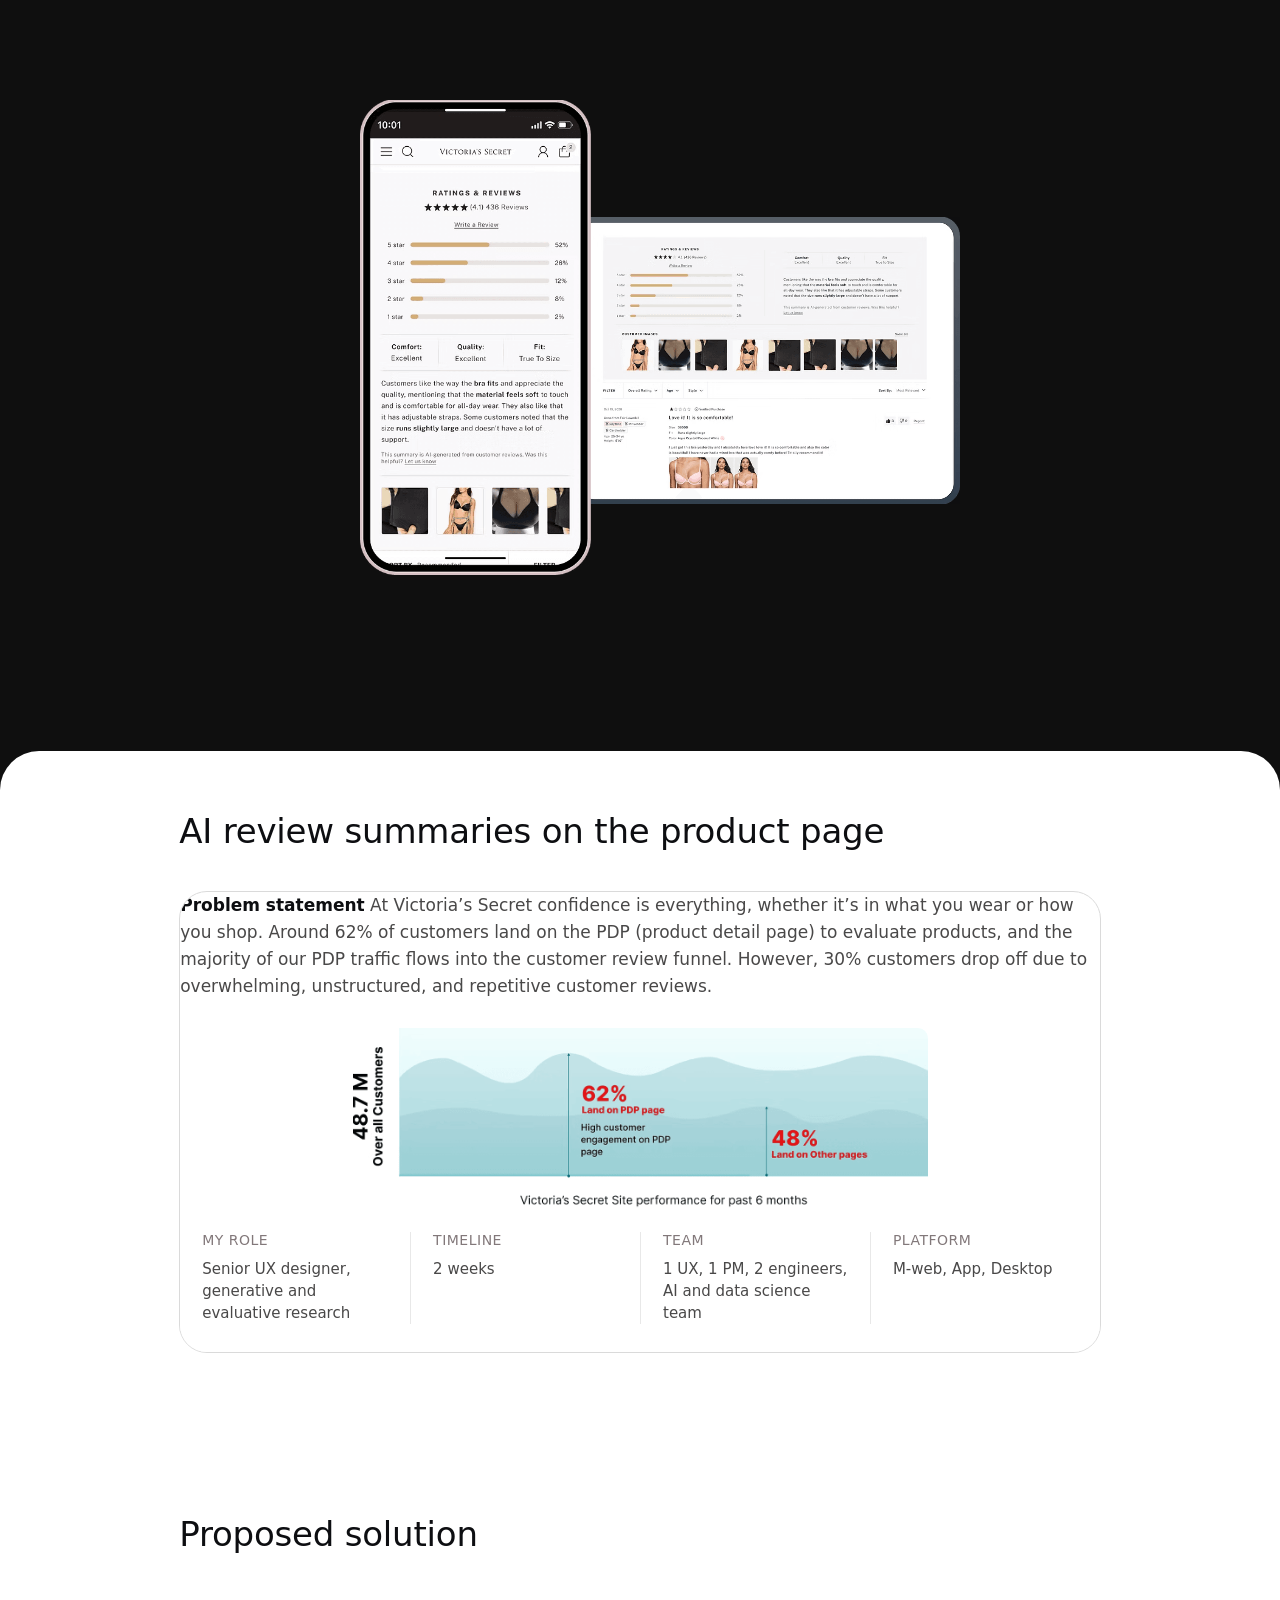
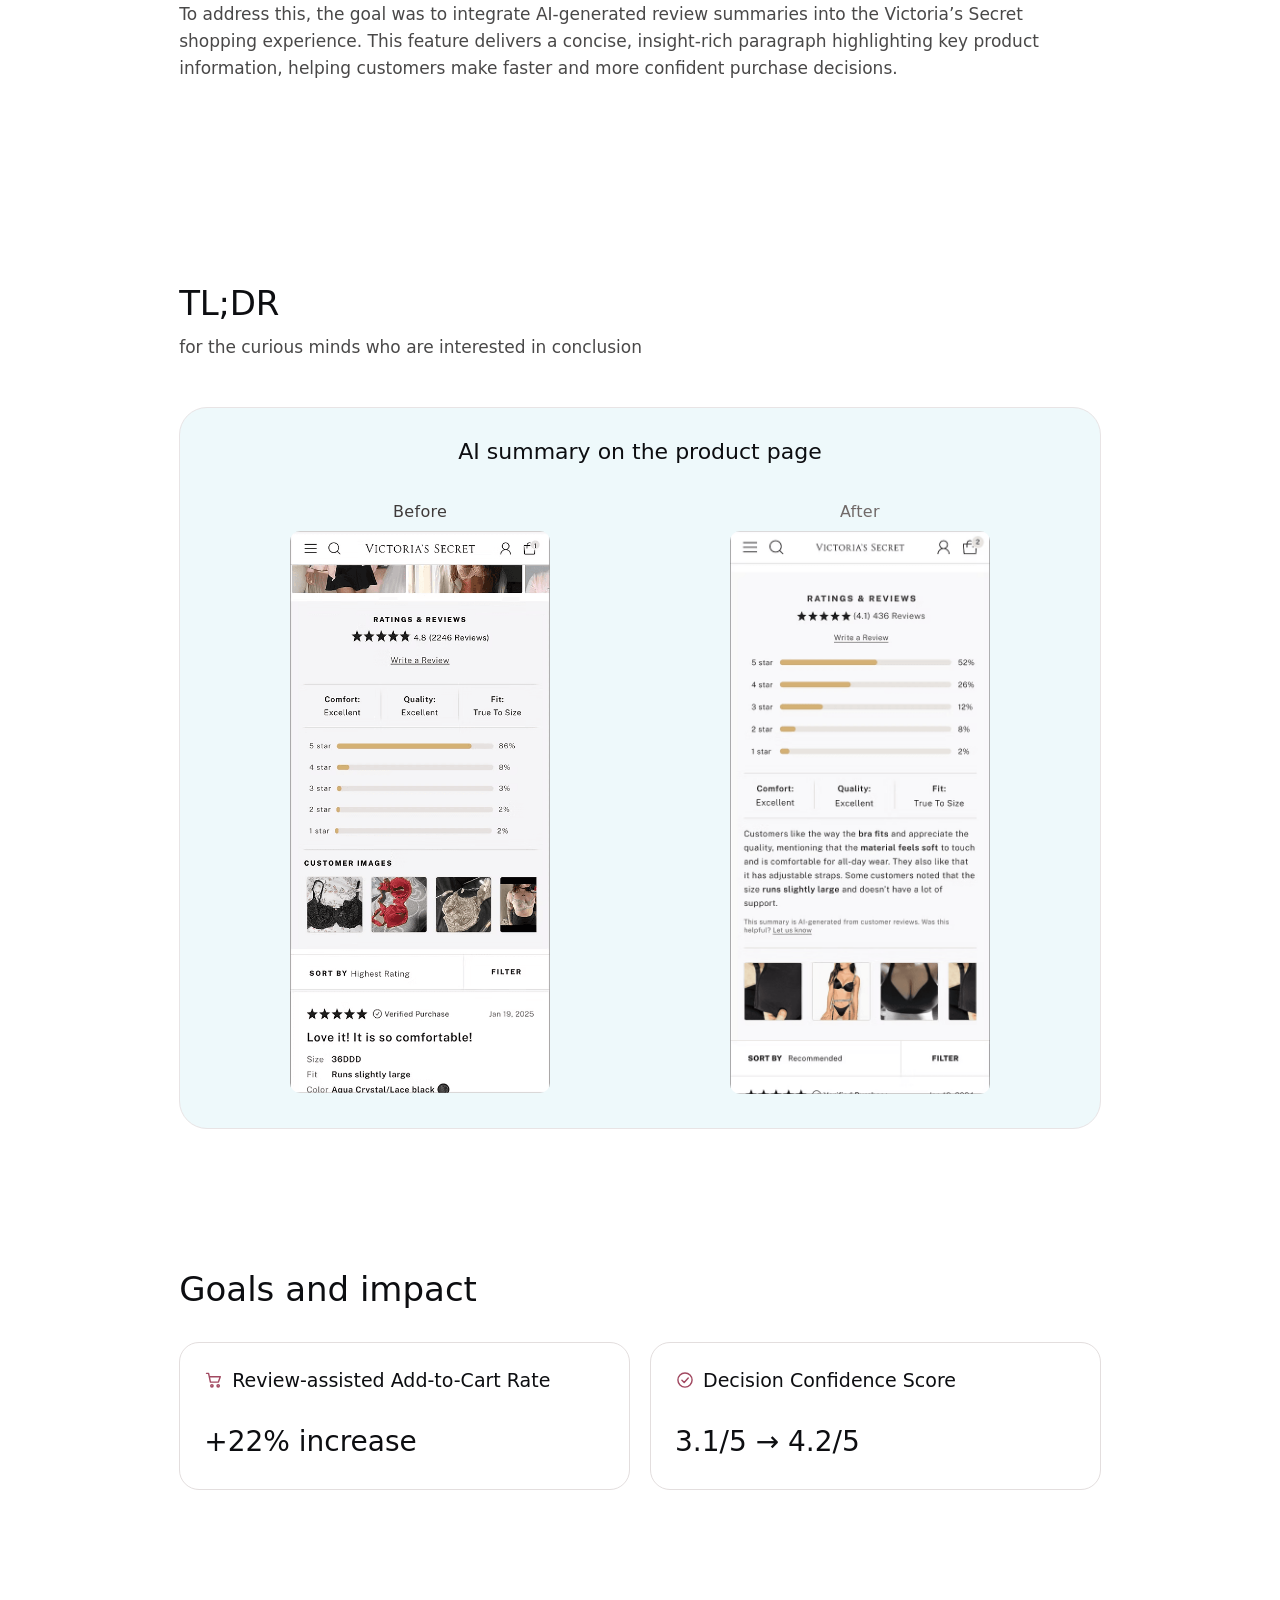
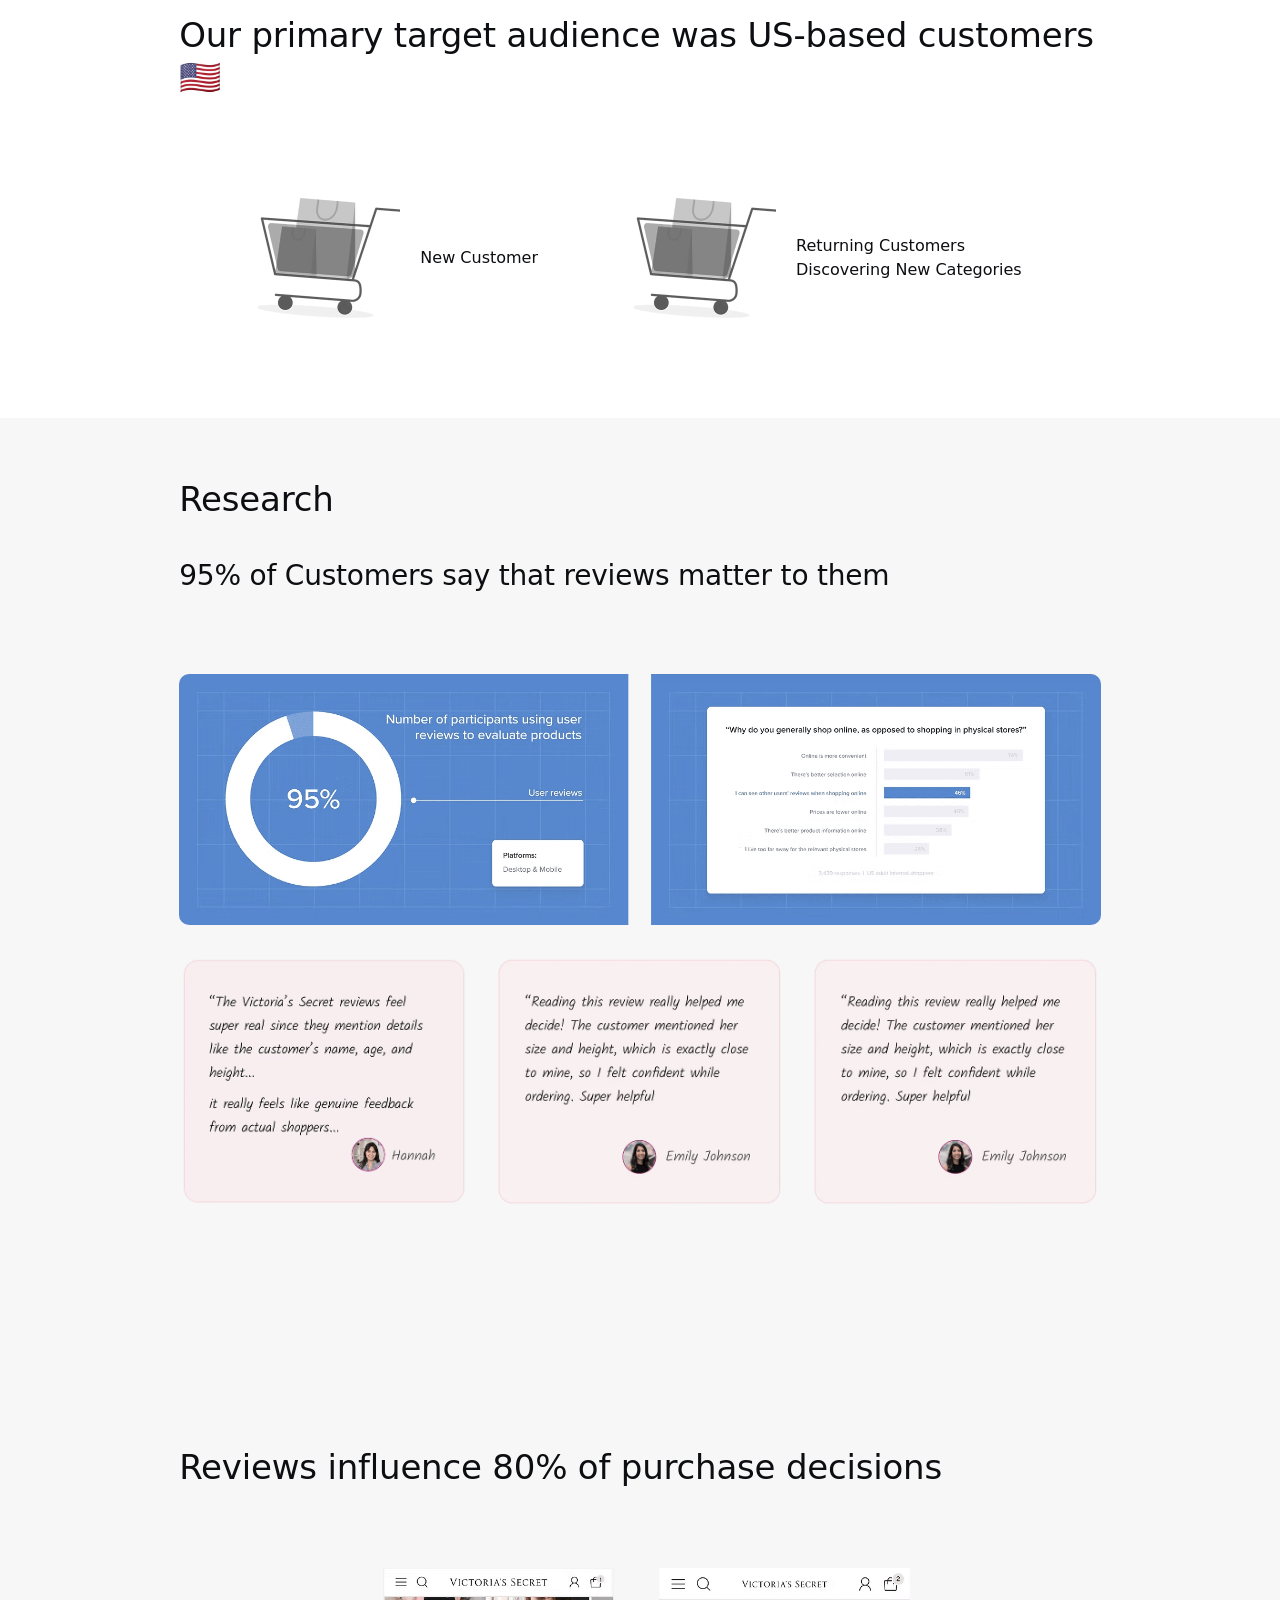
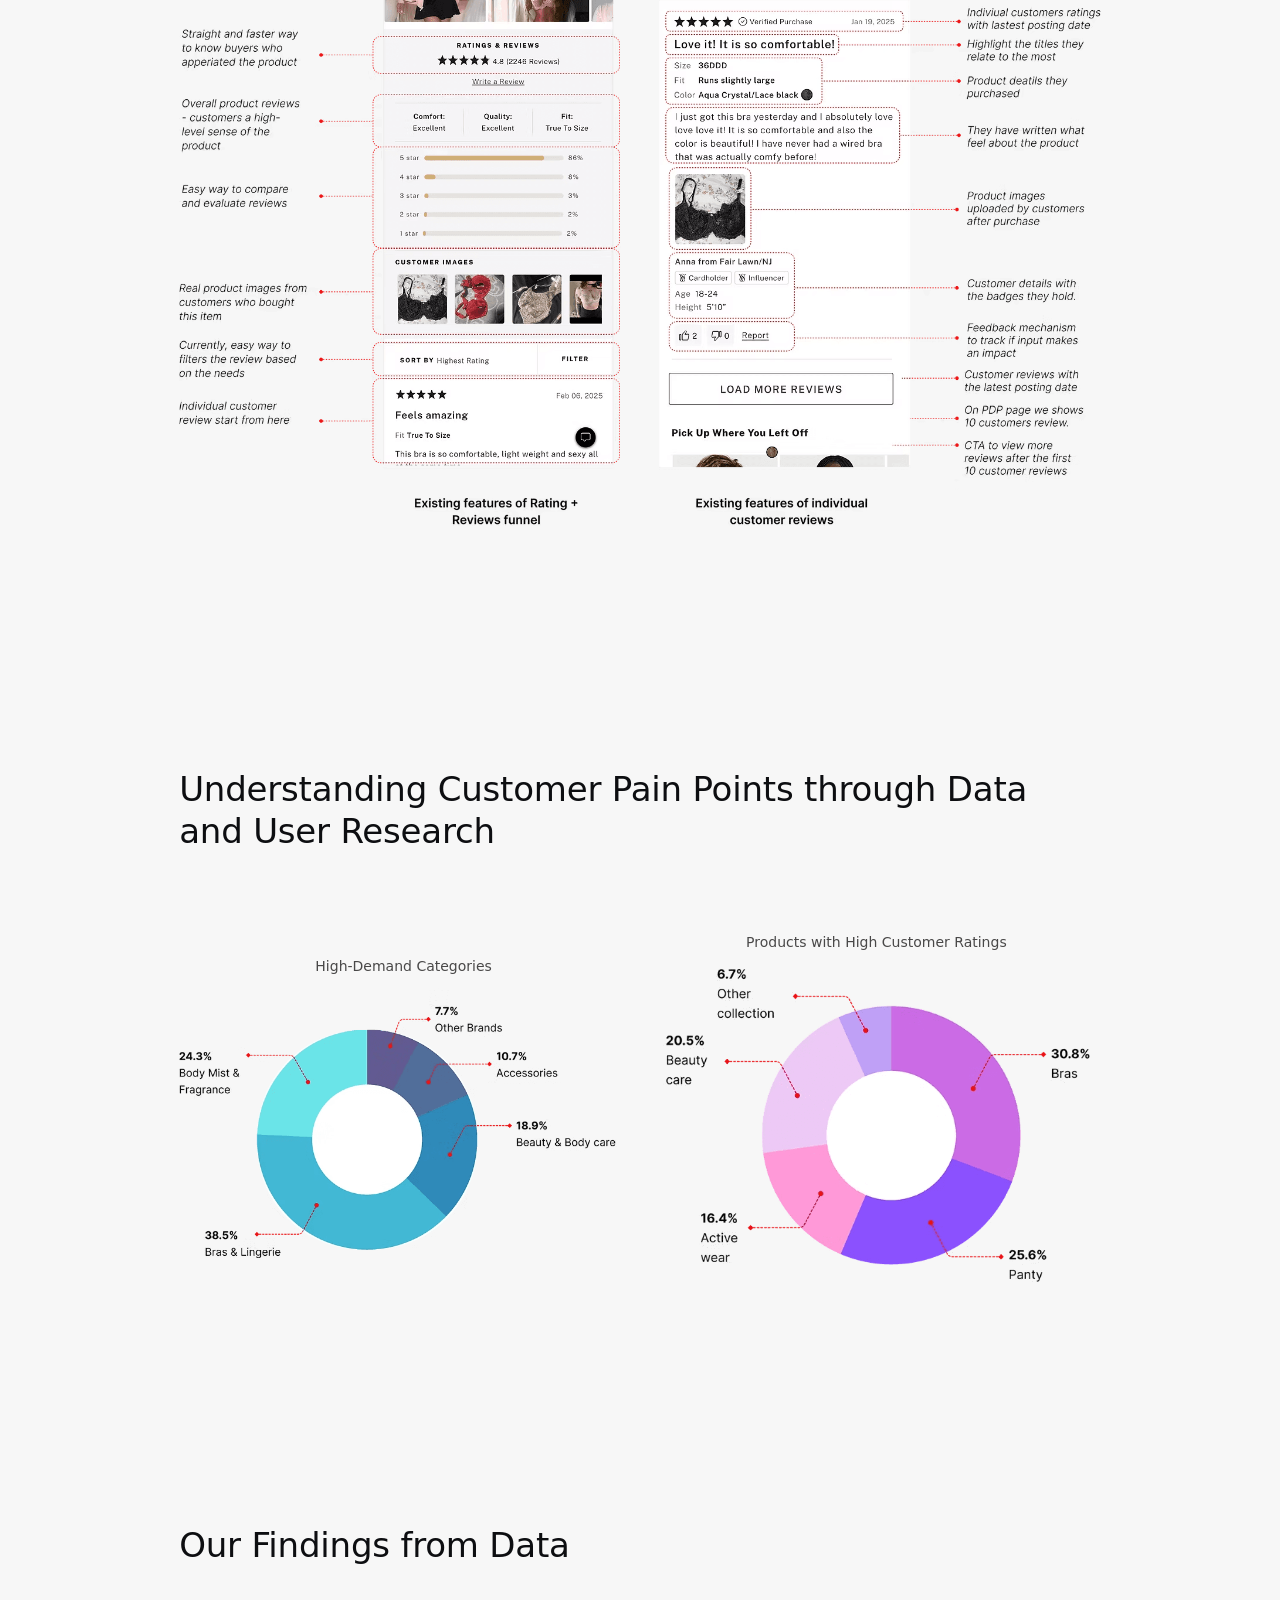
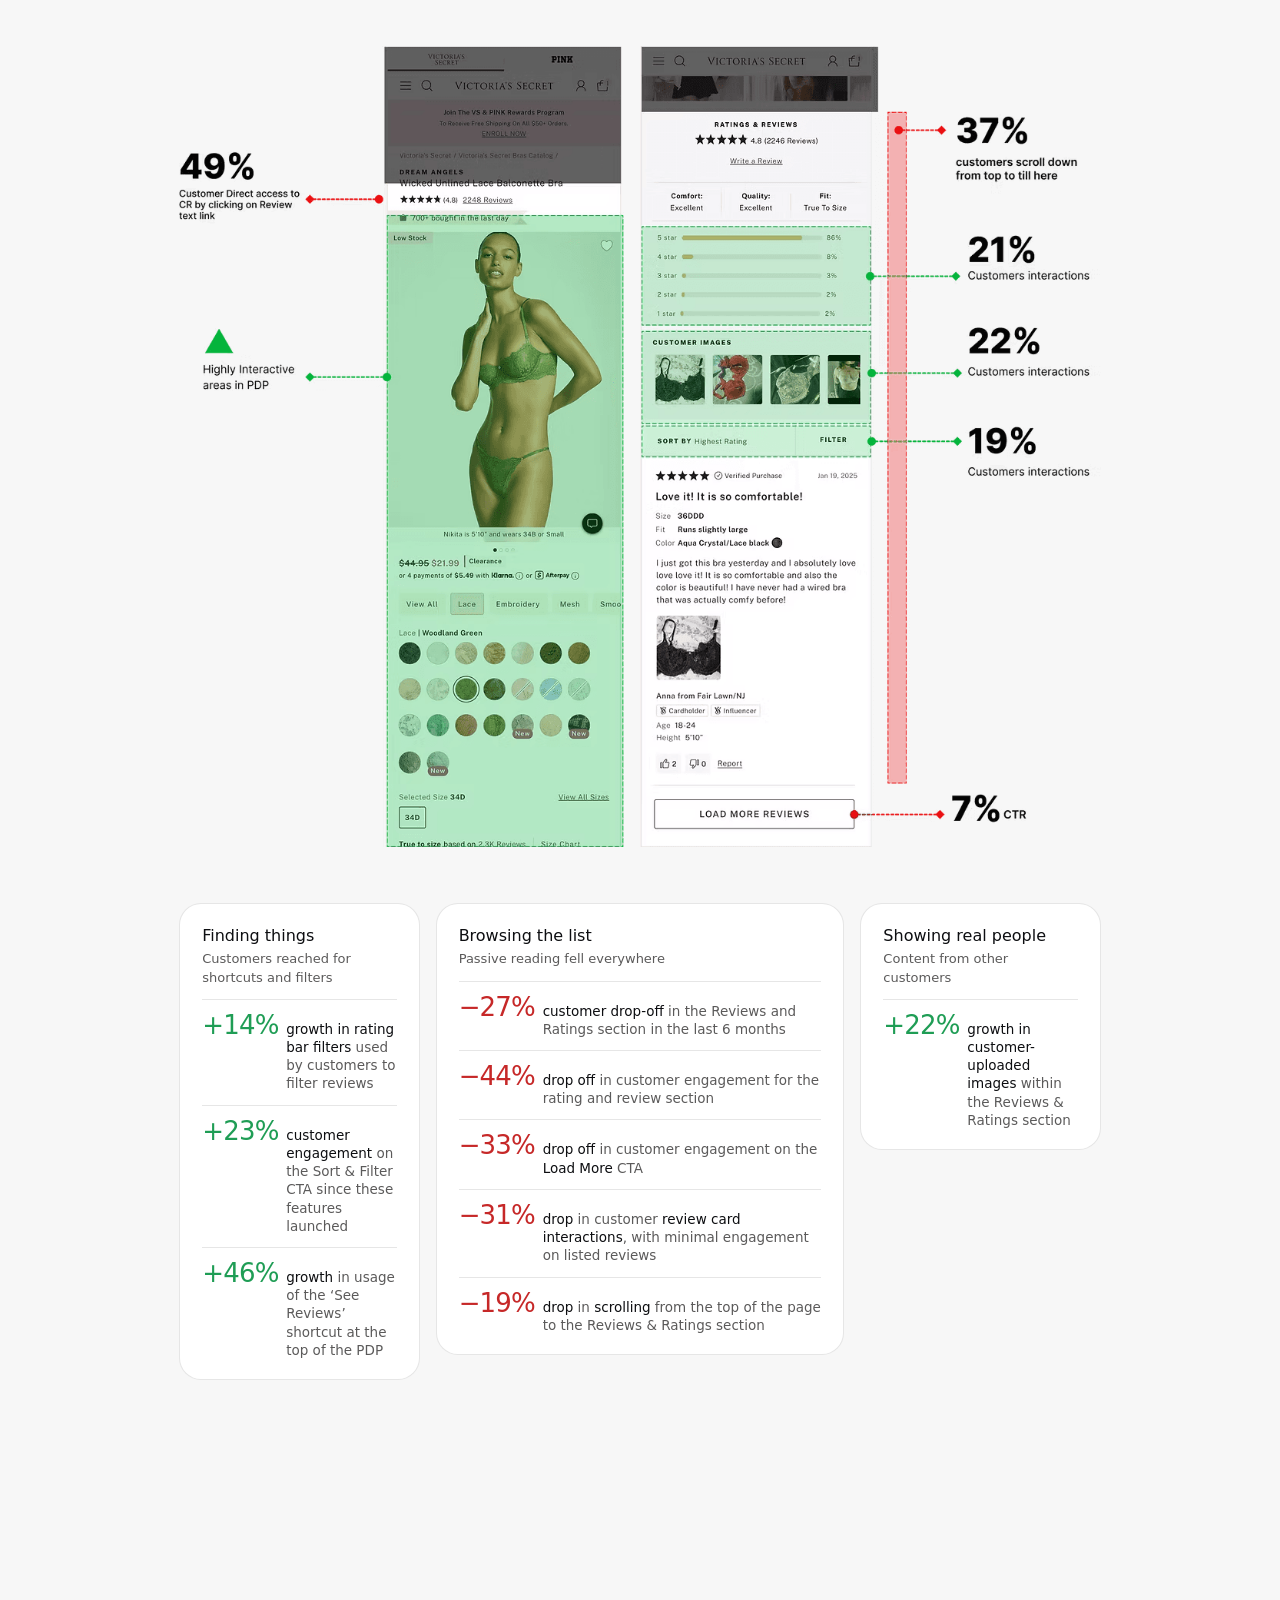
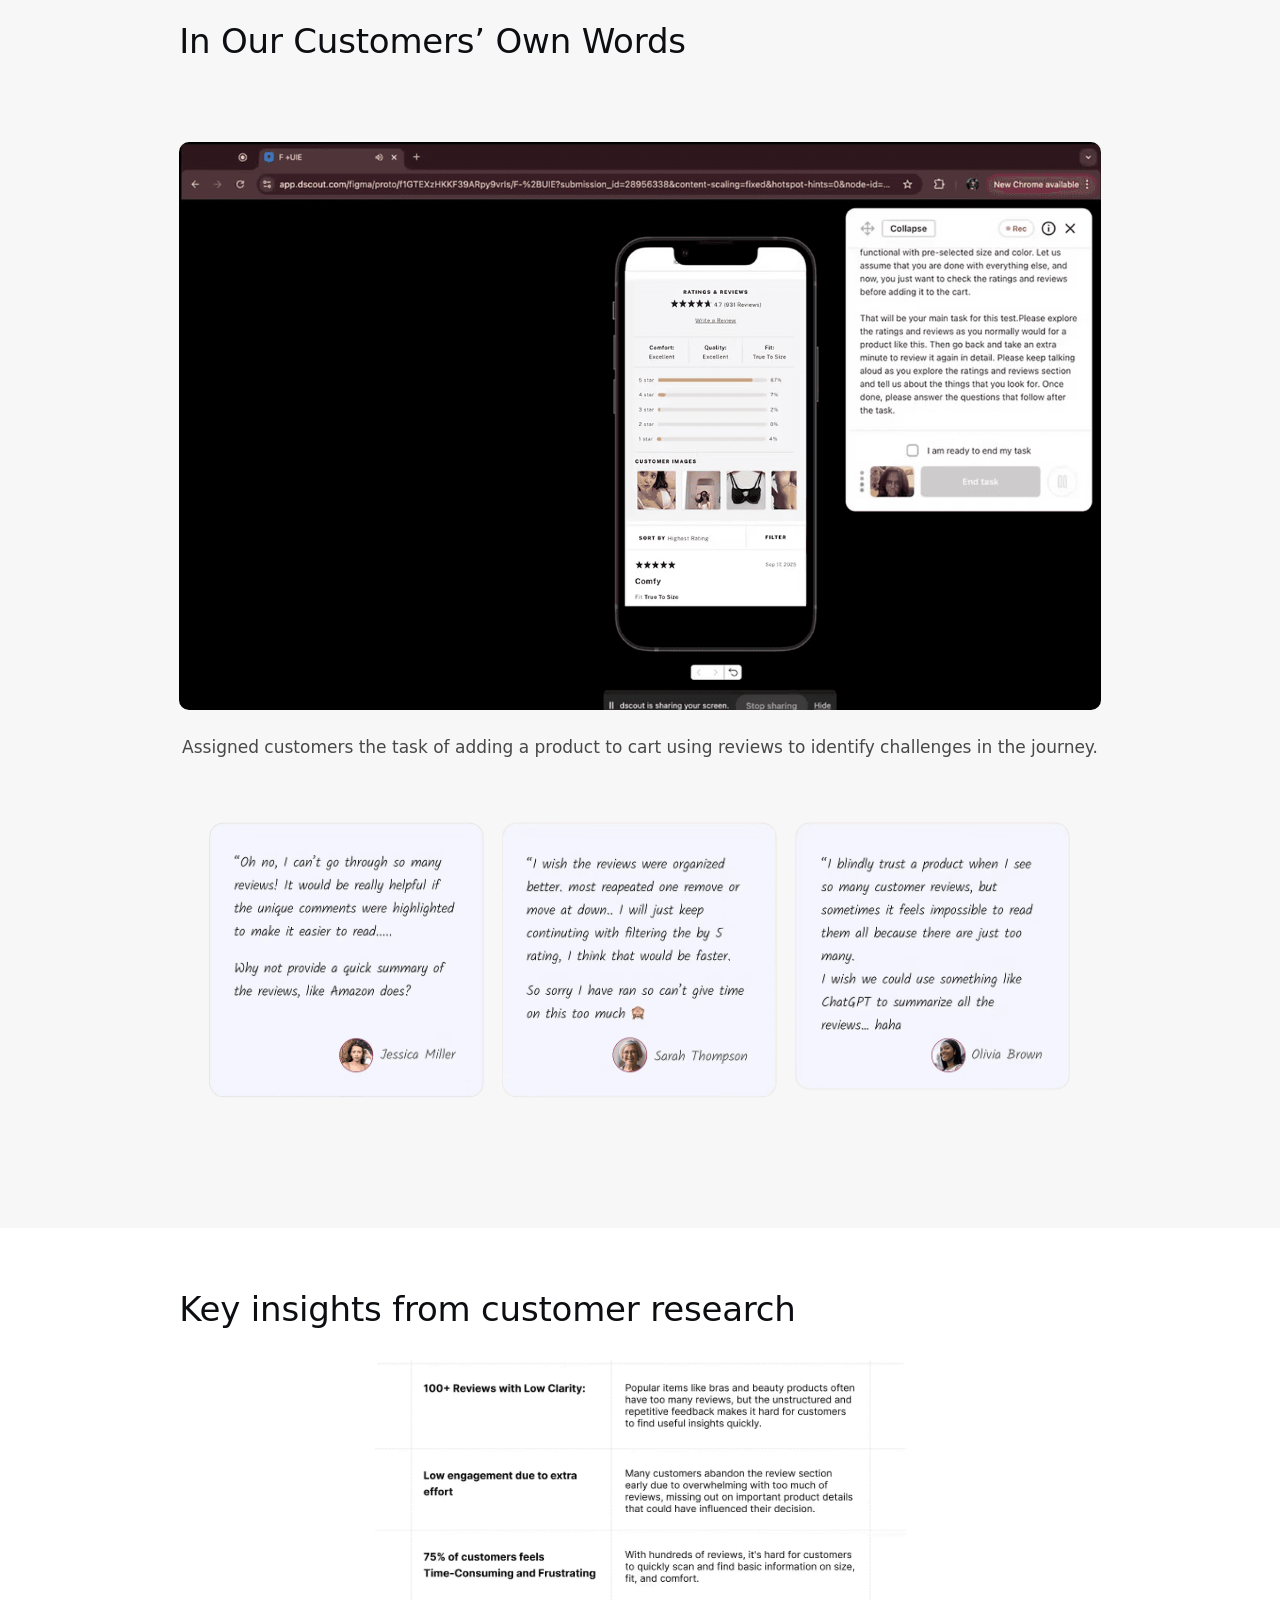
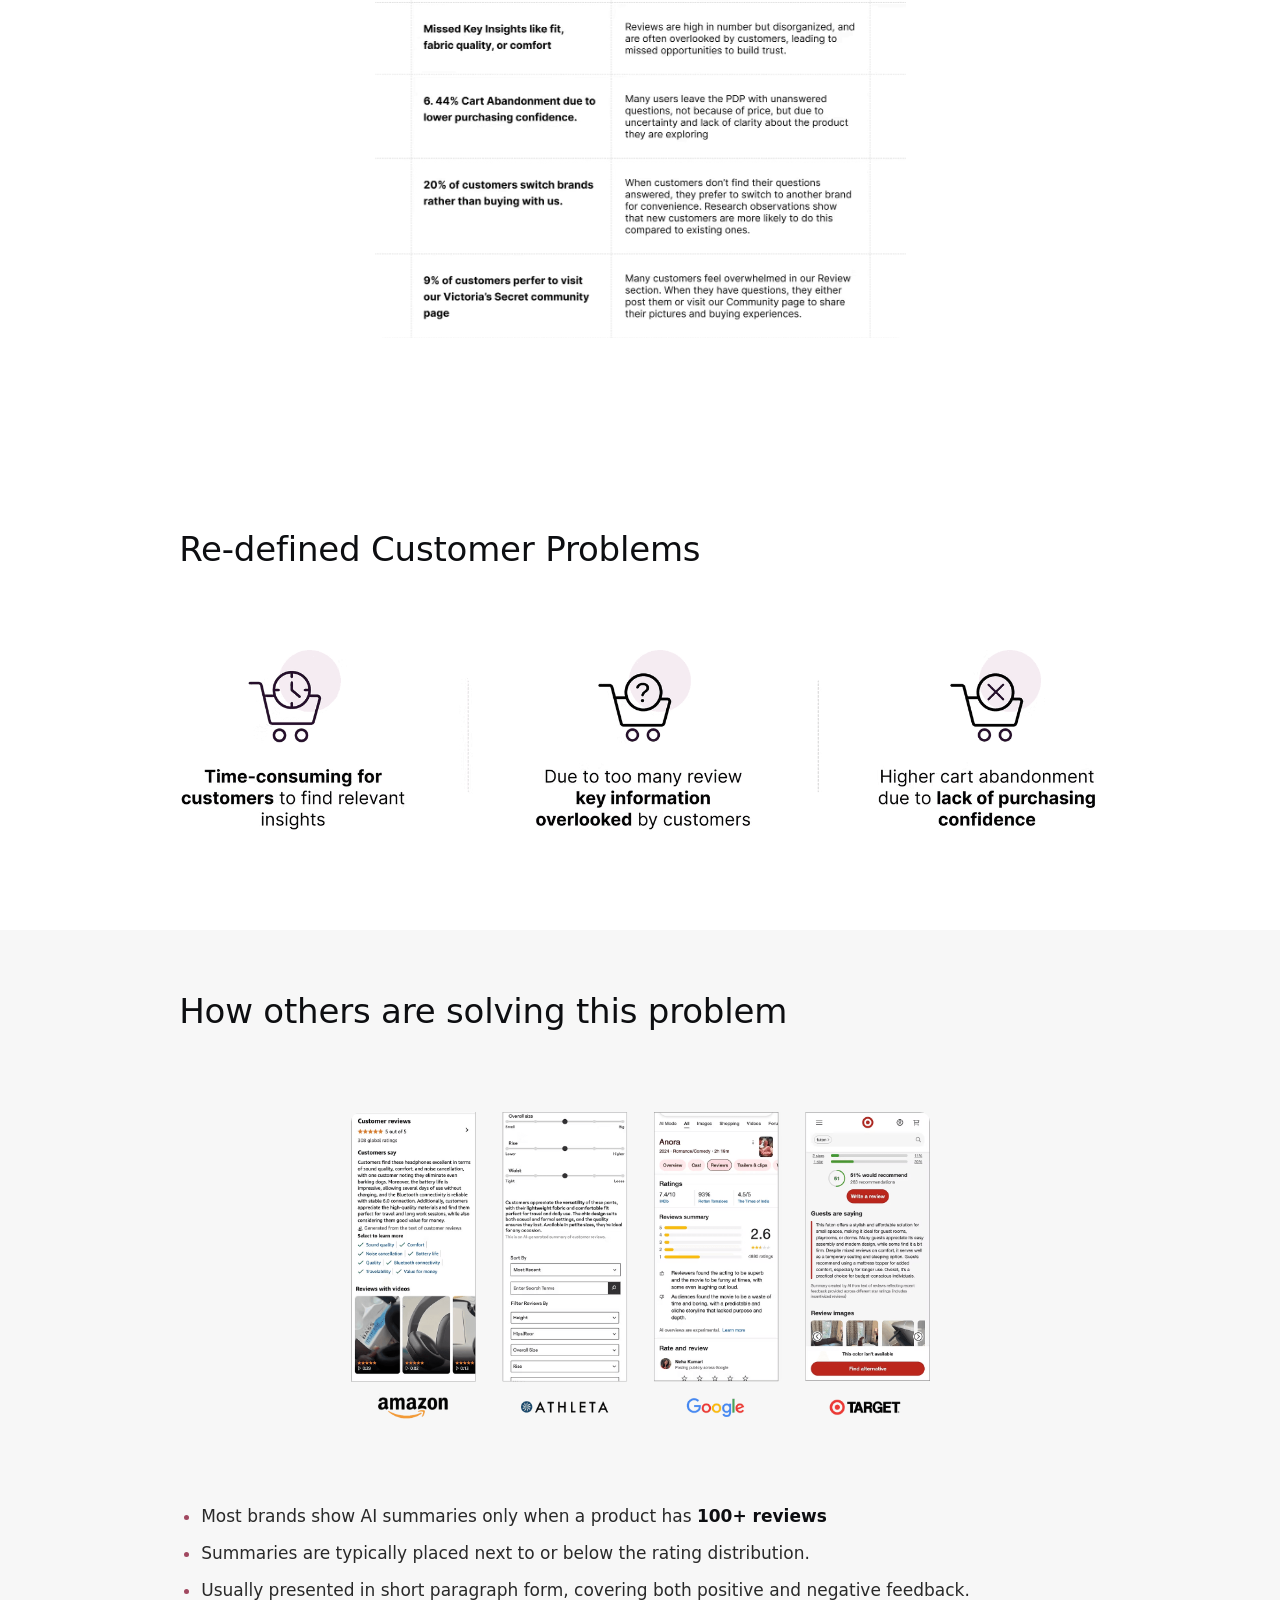
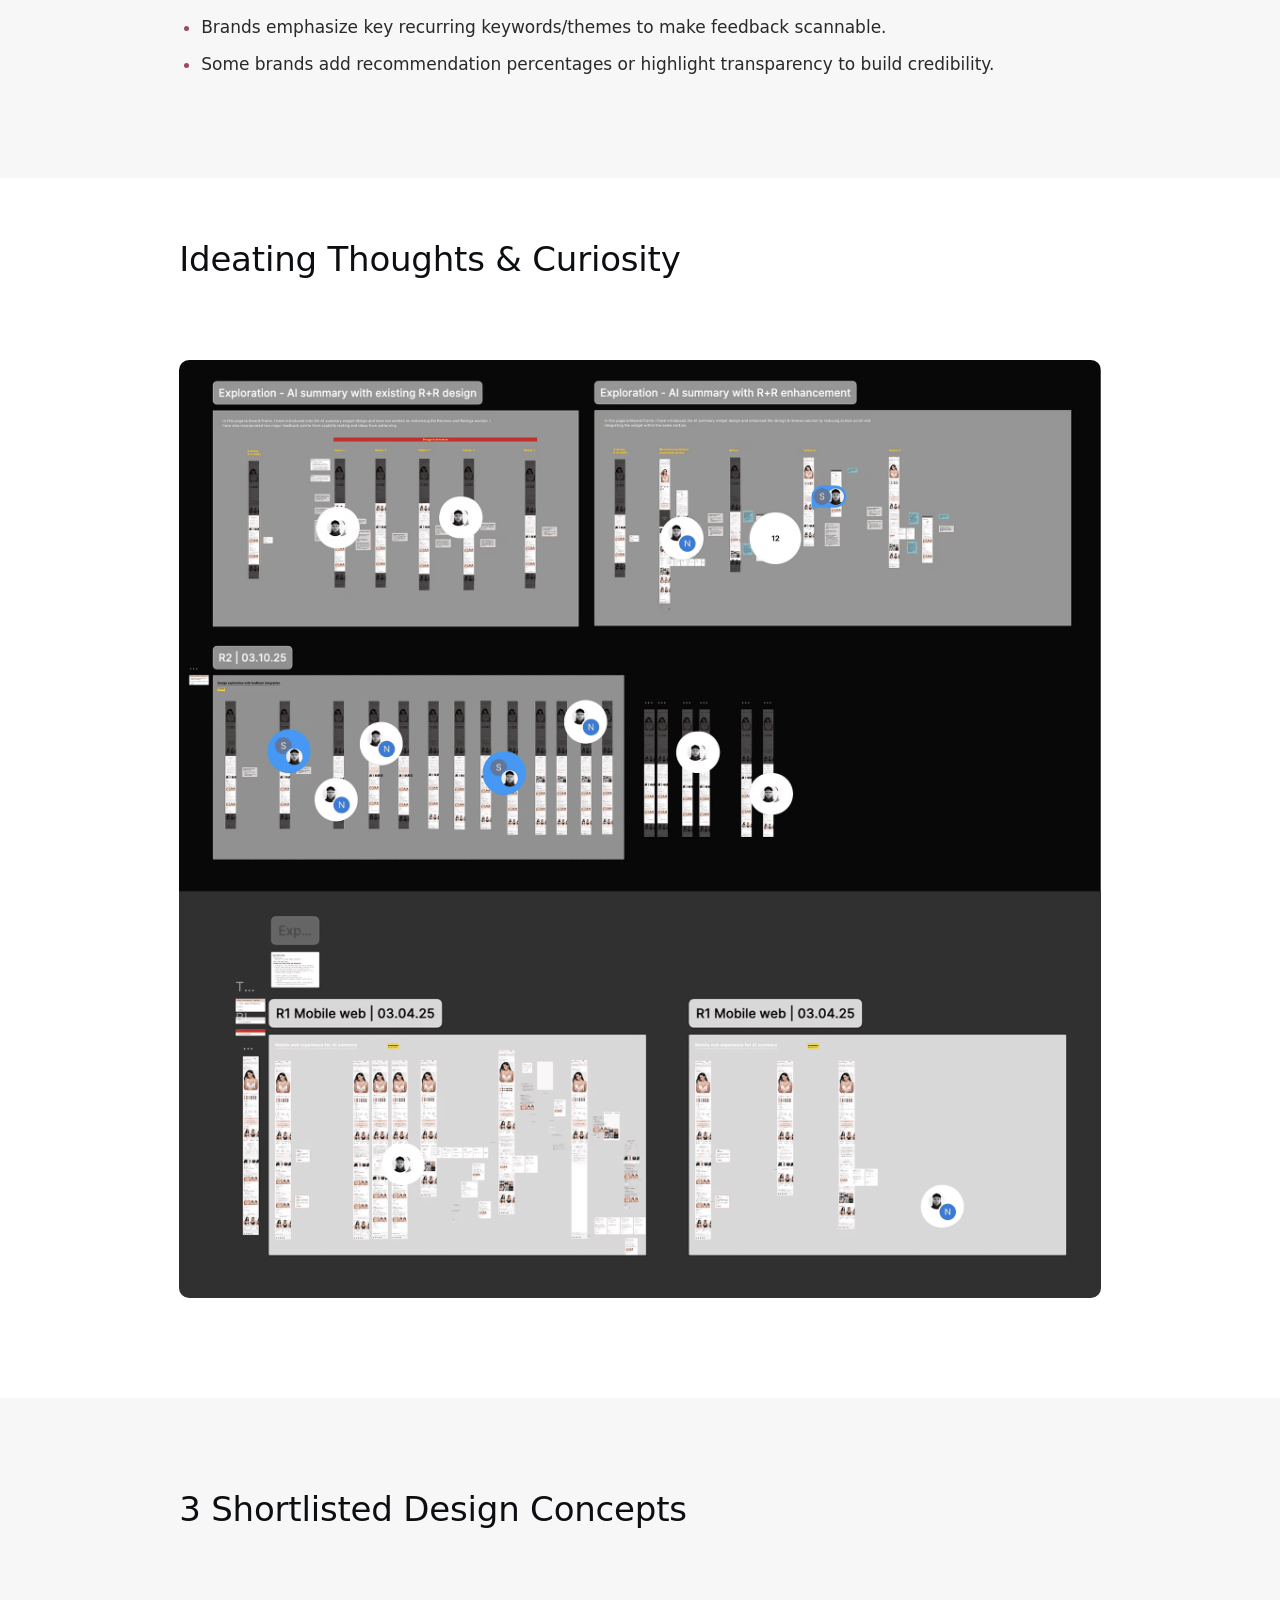
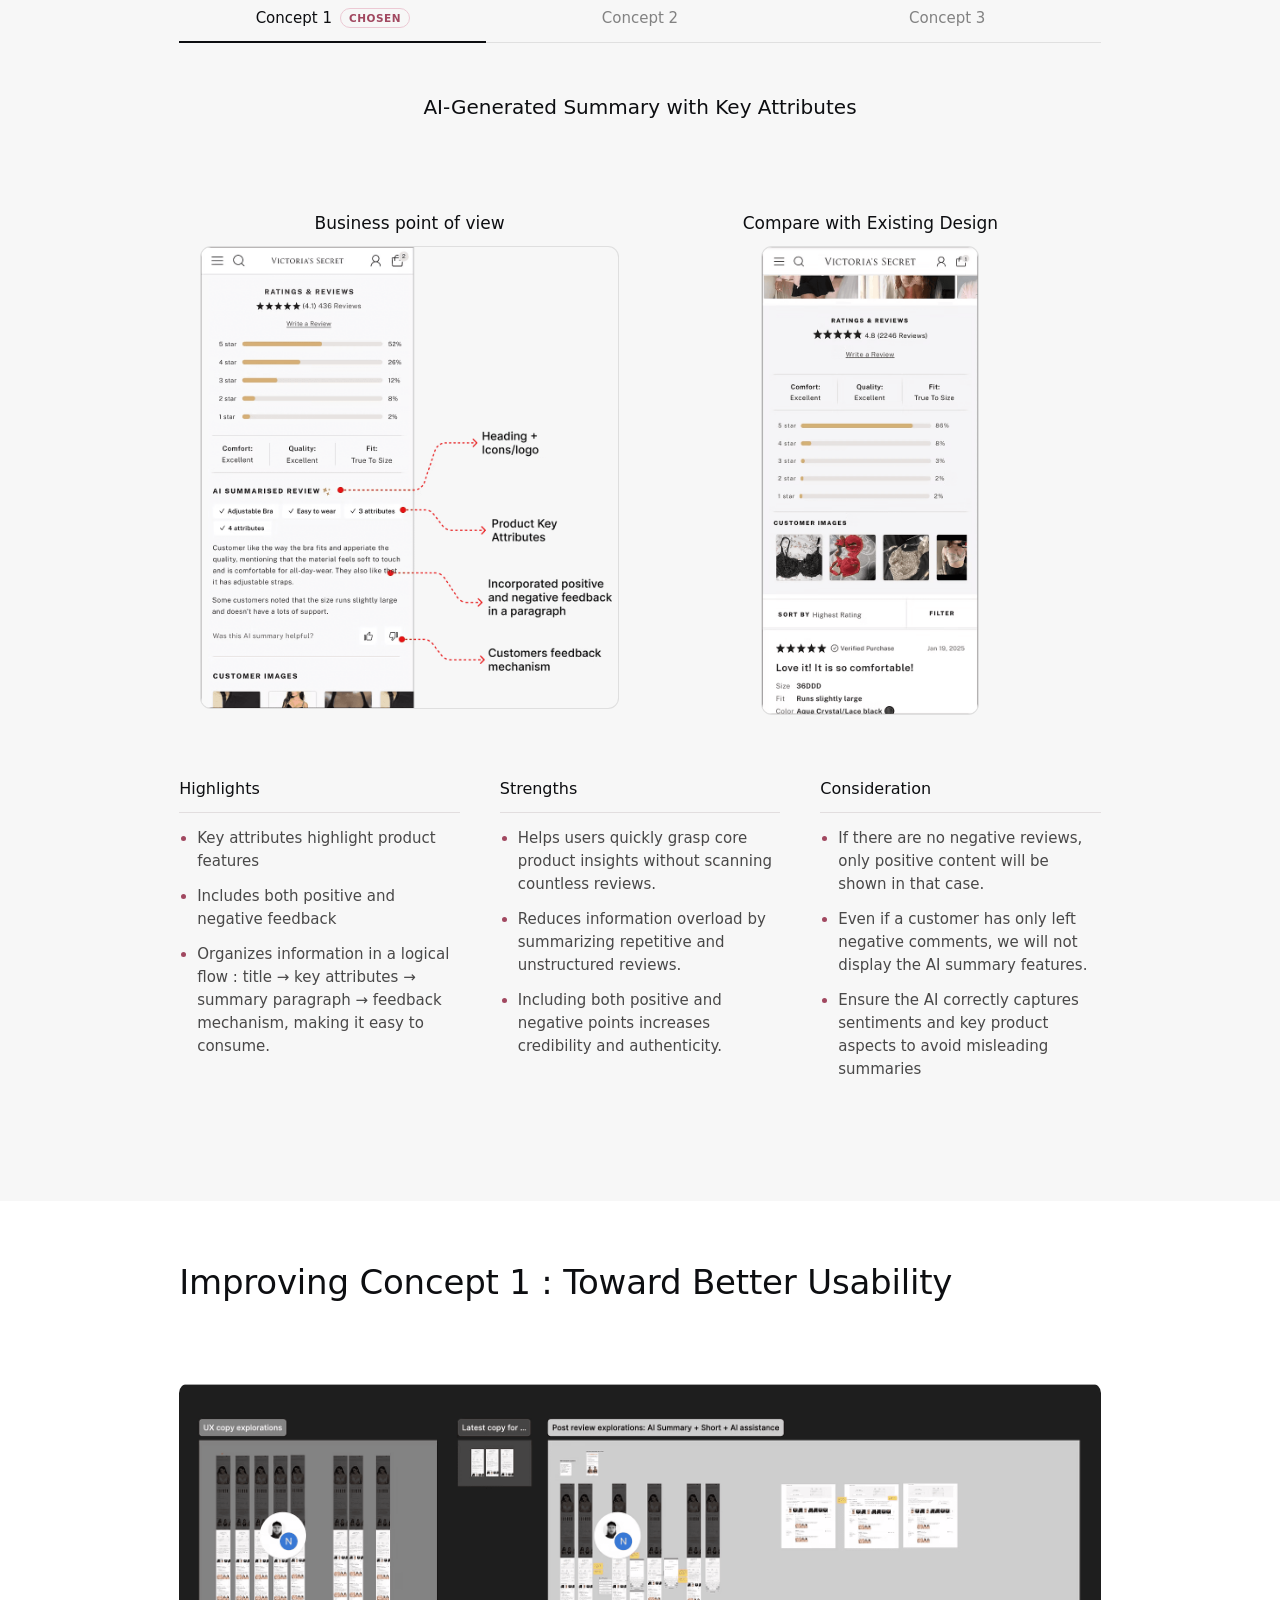
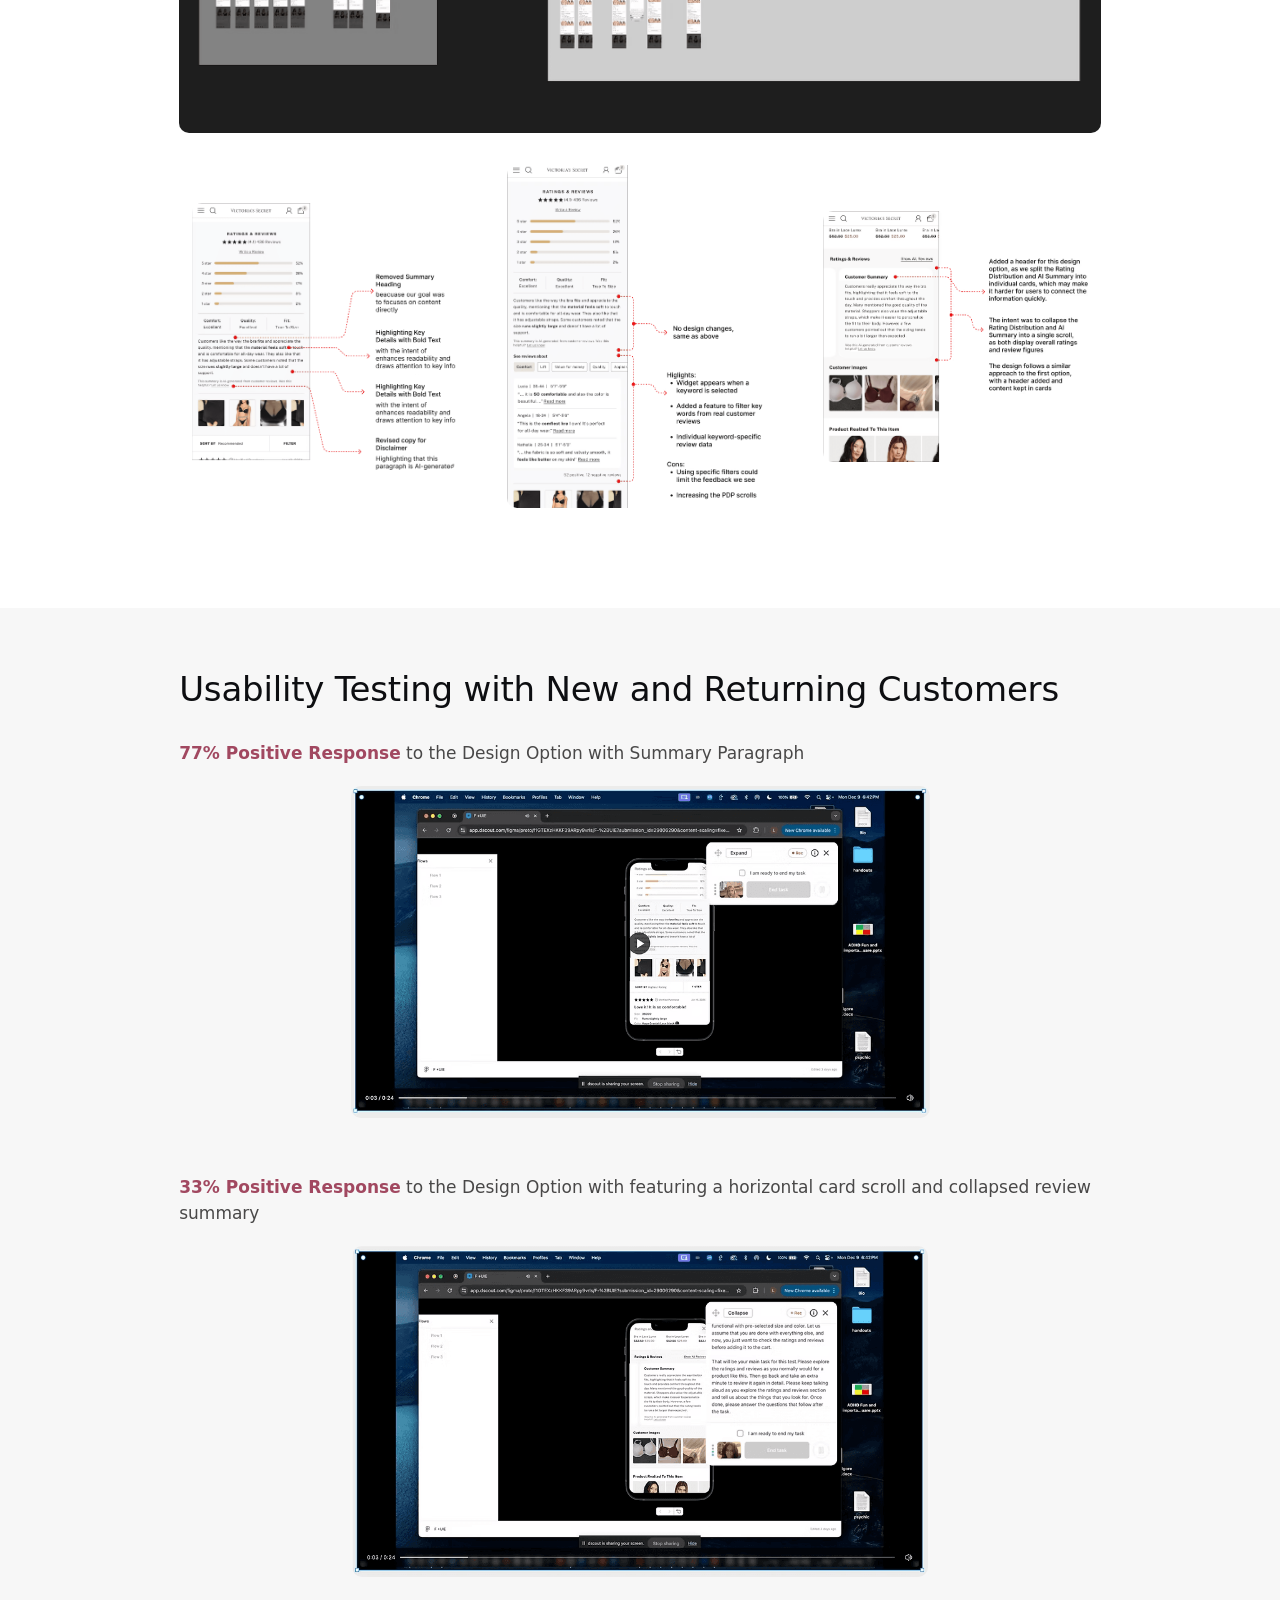
==== commit a40c87f5: "Deploy 4a4bff8 from main" ====
--- a/reviews-ai-summary.html
+++ b/reviews-ai-summary.html
@@ -50,9 +50,10 @@
             <figure><p class="e2e-lab"><span class="e2e-tag e2e-tag--a">After</span></p><div class="ai-tl-scr"><figure class="ai-fig ai-fig--phone"><button type="button" class="c-zoom" data-src="assets/ai/wGUyrqpJIZ2H9Alz8sGu0ZUGk.png" aria-label="Enlarge: AI summary with paragraph on M-web, after"><img src="assets/ai/wGUyrqpJIZ2H9Alz8sGu0ZUGk.png" alt="AI summary with paragraph on M-web, after" loading="lazy"></button></figure></div></figure>
           </div></article>
         </div>
+        <h3 class="tl-goal-h h34">Goals and impact</h3>
         <div class="tl-imps tl-imps--2">
-          <div class="tl-imp"><p class="tl-imp-t"><span class="ai-ic"><svg viewBox="0 0 24 24" fill="none" stroke="currentColor" stroke-width="1.7" stroke-linecap="round" stroke-linejoin="round" aria-hidden="true"><path d="M3 4h2.5l2.2 10.5h9.6L19.5 8H6.4"/><circle cx="9.5" cy="19" r="1.4"/><circle cx="17" cy="19" r="1.4"/></svg></span>Add to cart rate</p><p class="tl-imp-n">4-5% → 13%+</p><p class="tl-imp-s">product page visitors adding to cart</p></div>
-          <div class="tl-imp"><p class="tl-imp-t"><span class="ai-ic"><svg viewBox="0 0 24 24" fill="none" stroke="currentColor" stroke-width="1.7" stroke-linecap="round" stroke-linejoin="round" aria-hidden="true"><path d="M20 12a8 8 0 0 1-11.6 7.1L4 20l1-3.7A8 8 0 1 1 20 12z"/><path d="M9 11h6M9 14h3.5"/></svg></span>Review engagement</p><p class="tl-imp-n">30% → 86%</p><p class="tl-imp-s">customers engaging with reviews</p></div>
+          <div class="tl-imp"><p class="tl-imp-t"><span class="ai-ic"><svg viewBox="0 0 24 24" fill="none" stroke="currentColor" stroke-width="1.7" stroke-linecap="round" stroke-linejoin="round" aria-hidden="true"><path d="M3 4h2.5l2.2 10.5h9.6L19.5 8H6.4"/><circle cx="9.5" cy="19" r="1.4"/><circle cx="17" cy="19" r="1.4"/></svg></span>Review-assisted Add-to-Cart Rate</p><p class="tl-imp-n">+22% increase</p></div>
+          <div class="tl-imp"><p class="tl-imp-t"><span class="ai-ic"><svg viewBox="0 0 24 24" fill="none" stroke="currentColor" stroke-width="1.7" stroke-linecap="round" stroke-linejoin="round" aria-hidden="true"><circle cx="12" cy="12" r="8.5"/><path d="M8.3 12.4l2.7 2.7 4.9-5.6"/></svg></span>Decision Confidence Score</p><p class="tl-imp-n">3.1/5 → 4.2/5</p></div>
         </div>
       </section>
 
@@ -63,21 +64,19 @@
           <div><img src="assets/ai/YdqNBqdPXXcvHP8MBIcylN7ptVM.png" alt="" loading="lazy"><p>New Customer</p></div>
           <div><img src="assets/ai/YdqNBqdPXXcvHP8MBIcylN7ptVM.png" alt="" loading="lazy"><p>Returning Customers<br>Discovering New Categories</p></div>
         </div>
-        <div class="ai-head ai-head--gap"><h3 class="ai-h3">Global Collaboration with Cross-Functional Teams</h3></div>
-        <figure class="ai-fig"><img src="assets/ai/aGhdgEKlUCFpL5Yyc9HyIwCRuo.png" alt="Global collaboration with cross-functional teams" loading="lazy"></figure>
-      </section>
+        </section>
 
 
       <section id="research" data-outline="Research" class="blk blk--flow ai-sec" style="background:#f7f7f7">
         <h2 class="t t-h27 f-h2">Research</h2>
-        <div class="ai-head"><h3 class="ai-h3">95% of Customers say that reviews matter to them</h3></div>
+        <div class="ai-head"><h3 class="ai-h3 ai-h3--28 ai-h3--mb40">95% of Customers say that reviews matter to them</h3></div>
         <figure class="ai-fig"><img src="assets/ai/srVg5UJ4pnBZ5j6OGdm9wGW07lk.png" alt="Why reviews matter to customers" loading="lazy"></figure>
         <div class="ai-grid ai-grid--3">
           <figure class="ai-fig" style="max-width:285px"><img src="assets/ai/4DVas6ZcDrguVfGXLL1G1Sb19sU.png" alt="Review research, 1" loading="lazy"></figure>
           <figure class="ai-fig" style="max-width:285px"><img src="assets/ai/JBzFGdc8B0DP9ZfMsc4fvrLQ.png" alt="Review research, 2" loading="lazy"></figure>
           <figure class="ai-fig" style="max-width:285px"><img src="assets/ai/JBzFGdc8B0DP9ZfMsc4fvrLQ.png" alt="Review research, 3" loading="lazy"></figure>
         </div>
-        <div class="ai-head ai-head--20 ai-t126"><h3 class="ai-h3">Customer reviews influence 80% of purchase decisions</h3></div>
+        <div class="ai-head ai-head--20 ai-t126"><h3 class="ai-h3">Reviews influence 80% of purchase decisions</h3></div>
         <figure class="ai-fig"><img src="assets/ai/MYznPAeaXrpTfwcNJM3uIpy9c.png" alt="Existing customer review funnel on the product page, with the role of each section" loading="lazy"></figure>
         <div class="ai-head ai-head--25 ai-t126"><h3 class="ai-h3">Understanding Customer Pain Points through Data and User Research</h3></div>
         <div class="ai-grid ai-grid--2">
@@ -86,7 +85,23 @@
         </div>
         <div class="ai-head ai-t126"><h3 class="ai-h3">Our Findings from Data</h3></div>
         <figure class="ai-fig"><img src="assets/ai/ZoSrU7RwttJMobYex2Dyg6juwv4.png" alt="Findings from data, 1" loading="lazy"></figure>
-        <figure class="ai-fig"><img src="assets/ai/UXLZkCu9oJJcUPDSC1whIMmwz6U.png" alt="Findings from data, 2" loading="lazy"></figure>
+        <div class="fd ai-fig">
+          <div class="fd-g"><h4>Finding things</h4><p class="fd-ds">Customers reached for shortcuts and filters</p>
+            <div class="fd-li"><span class="fd-n up">+14%</span><p><b>growth in rating bar filters</b> used by customers to filter reviews</p></div>
+            <div class="fd-li"><span class="fd-n up">+23%</span><p><b>customer engagement</b> on the Sort &amp; Filter CTA since these features launched</p></div>
+            <div class="fd-li"><span class="fd-n up">+46%</span><p><b>growth</b> in usage of the ‘See Reviews’ shortcut at the top of the PDP</p></div>
+          </div>
+          <div class="fd-g"><h4>Browsing the list</h4><p class="fd-ds">Passive reading fell everywhere</p>
+            <div class="fd-li"><span class="fd-n dn">−27%</span><p><b>customer drop-off</b> in the Reviews and Ratings section in the last 6 months</p></div>
+            <div class="fd-li"><span class="fd-n dn">−44%</span><p><b>drop off</b> in customer engagement for the rating and review section</p></div>
+            <div class="fd-li"><span class="fd-n dn">−33%</span><p><b>drop off</b> in customer engagement on the <b>Load More</b> CTA</p></div>
+            <div class="fd-li"><span class="fd-n dn">−31%</span><p><b>drop</b> in customer <b>review card interactions</b>, with minimal engagement on listed reviews</p></div>
+            <div class="fd-li"><span class="fd-n dn">−19%</span><p><b>drop</b> in <b>scrolling</b> from the top of the page to the Reviews &amp; Ratings section</p></div>
+          </div>
+          <div class="fd-g"><h4>Showing real people</h4><p class="fd-ds">Content from other customers</p>
+            <div class="fd-li"><span class="fd-n up">+22%</span><p><b>growth in customer-uploaded images</b> within the Reviews &amp; Ratings section</p></div>
+          </div>
+        </div>
         <div class="ai-head ai-t126"><h3 class="ai-h3">In Our Customers’ Own Words</h3></div>
         <figure class="ai-fig"><img src="assets/ai/qzzW4adq1ENZq4JPzlWftwwl4.png" alt="Customers adding a product to cart using reviews" loading="lazy"></figure>
         <p class="ai-note">Assigned customers the task of adding a product to cart using reviews to identify challenges in the journey.</p>
@@ -99,18 +114,12 @@
         <figure class="ai-fig" style="max-width:531px"><img src="assets/ai/ULWuDXw64M8jJpsapUzZf4Mod0s.png" alt="Key insights from customer research" loading="lazy"></figure>
         <div class="ai-head"><h3 class="ai-h3">Re-defined Customer Problems</h3></div>
         <figure class="ai-fig ai-fig--wide" style="max-width:1000px"><img src="assets/ai/j4PqPffYaiEwXDRwI27cvUrcHqE.png" alt="Re-defined customer problems" loading="lazy"></figure>
-        <div class="ai-head"><h3 class="ai-h3">The benefits of solving this customer problem are:</h3></div>
-        <div class="ai-stack">
-          <div class="ai-cell"><p class="ai-cap">Customer point of view</p><figure class="ai-fig" style="max-width:644px"><img src="assets/ai/0nZk1c5DdAPDUVoT7aFk2dH4k.png" alt="Benefits from the customer point of view" loading="lazy"></figure></div>
-          <div class="ai-cell"><p class="ai-cap">Business point of view</p><figure class="ai-fig" style="max-width:641px"><img src="assets/ai/v1AhvVEerNiT1lCRCwSd0U2wItU.png" alt="Benefits from the business point of view" loading="lazy"></figure></div>
-        </div>
-      </section>
+        </section>
 
 
       <section id="competitors" data-outline="Competitors" class="blk blk--flow ai-sec" style="background:#f7f7f7">
         <h2 class="t t-h27 f-h2">How others are solving this problem</h2>
         <figure class="ai-fig" style="max-width:579px"><img src="assets/ai/7GjRnBPMY5aGVc6QpCTW3Fo.png" alt="How other retailers handle review summaries" loading="lazy"></figure>
-        <div class="ai-head ai-t126"><h3 class="ai-h3">Highlights of AI Summary Features from Our Competitors</h3></div>
         <ul class="ai-list">
           <li>Most brands show AI summaries only when a product has <b>100+ reviews</b></li>
           <li>Summaries are typically placed next to or below the rating distribution.</li>
@@ -184,43 +193,34 @@
 
 
       <section id="final" data-outline="Final design" class="blk blk--flow ai-sec" style="background:#fff">
-        <h2 class="t t-h27 f-h2 ai-h2--25">Final Design Hand off “AI summary with Paragraph” on M-web</h2>
+        <h2 class="t t-h27 f-h2 ai-h2--25">Final Design</h2>
+        <div class="ai-head"><h3 class="ai-h3 ai-h3--28">Hand off “AI summary with Paragraph” on M-web</h3></div>
         <div class="ai-grid ai-grid--3 ai-grid--top">
           <div class="ai-cell"><p class="ai-cap">Product has more than 100 reviews</p><figure class="ai-fig" style="max-width:271px"><button type="button" class="c-zoom" data-src="assets/ai/wGUyrqpJIZ2H9Alz8sGu0ZUGk.png" aria-label="Enlarge: M-web: product has more than 100 reviews"><img src="assets/ai/wGUyrqpJIZ2H9Alz8sGu0ZUGk.png" alt="M-web: product has more than 100 reviews" loading="lazy"></button></figure></div>
           <div class="ai-cell"><p class="ai-cap">Product has less than 100 reviews</p><figure class="ai-fig" style="max-width:271px"><button type="button" class="c-zoom" data-src="assets/ai/JiyQTHaeZEforxp0mnvLh4sHpi0.png" aria-label="Enlarge: M-web: product has less than 100 reviews"><img src="assets/ai/JiyQTHaeZEforxp0mnvLh4sHpi0.png" alt="M-web: product has less than 100 reviews" loading="lazy"></button></figure></div>
           <div class="ai-cell"><p class="ai-cap">Error State</p><figure class="ai-fig" style="max-width:271px"><button type="button" class="c-zoom" data-src="assets/ai/DcPw3dlRV8Tvz8R0Ohaj2JNWp7s.png" aria-label="Enlarge: M-web: error state"><img src="assets/ai/DcPw3dlRV8Tvz8R0Ohaj2JNWp7s.png" alt="M-web: error state" loading="lazy"></button></figure></div>
         </div>
-        <div class="ai-head ai-t126"><h3 class="ai-h3">AI Summary Feedback Flow on M-Web</h3></div>
+        <div class="ai-head ai-t126"><h3 class="ai-h3 ai-h3--28">AI Summary Feedback Flow on M-Web</h3></div>
         <figure class="ai-fig"><button type="button" class="c-zoom" data-src="assets/ai/e64v8TWeLGIUV53ExCj5SHuiTUo.png" aria-label="Enlarge: AI summary feedback flow on M-web"><img src="assets/ai/e64v8TWeLGIUV53ExCj5SHuiTUo.png" alt="AI summary feedback flow on M-web" loading="lazy"></button></figure>
-        <div class="ai-head ai-t126 ai-head--20"><h3 class="ai-h3">Final Design Hand off “AI summary with Paragraph” on App</h3></div>
+        <div class="ai-head ai-t126 ai-head--20"><h3 class="ai-h3 ai-h3--28">Final Design Hand off “AI summary with Paragraph” on App</h3></div>
         <div class="ai-grid ai-grid--3 ai-grid--top">
           <div class="ai-cell"><p class="ai-cap">Product has more than 100 reviews</p><figure class="ai-fig" style="max-width:271px"><button type="button" class="c-zoom" data-src="assets/ai/YZIwqxfF1xbNUWfJQ2K3NGhMg.png" aria-label="Enlarge: App: product has more than 100 reviews"><img src="assets/ai/YZIwqxfF1xbNUWfJQ2K3NGhMg.png" alt="App: product has more than 100 reviews" loading="lazy"></button></figure></div>
           <div class="ai-cell"><p class="ai-cap">Product has less than 100 review or with no reviews</p><figure class="ai-fig" style="max-width:271px"><button type="button" class="c-zoom" data-src="assets/ai/FfO2d4exwAzX4Kx9uoAUoHgTc.png" aria-label="Enlarge: App: product has less than 100 reviews or no reviews"><img src="assets/ai/FfO2d4exwAzX4Kx9uoAUoHgTc.png" alt="App: product has less than 100 reviews or no reviews" loading="lazy"></button></figure></div>
           <div class="ai-cell"><p class="ai-cap">Error State</p><figure class="ai-fig" style="max-width:271px"><button type="button" class="c-zoom" data-src="assets/ai/2dA11kF6mbEW8cNwkwsaTodn67c.png" aria-label="Enlarge: App: error state"><img src="assets/ai/2dA11kF6mbEW8cNwkwsaTodn67c.png" alt="App: error state" loading="lazy"></button></figure></div>
         </div>
-        <div class="ai-head ai-t126 ai-head--20"><h3 class="ai-h3">Final Design Hand off “AI summary with Paragraph” on Desktop</h3></div>
+        <div class="ai-head ai-t126 ai-head--20"><h3 class="ai-h3 ai-h3--28">Final Design Hand off “AI summary with Paragraph” on Desktop</h3></div>
         <div class="ai-grid ai-grid--2 ai-grid--top">
           <div class="ai-cell"><p class="ai-cap">Product has more than 100 reviews</p><figure class="ai-fig" style="max-width:430px"><button type="button" class="c-zoom" data-src="assets/ai/xLPmrRVS2GqQYYVwPSIPOYu1Ic.png" aria-label="Enlarge: Desktop: product has more than 100 reviews"><img src="assets/ai/xLPmrRVS2GqQYYVwPSIPOYu1Ic.png" alt="Desktop: product has more than 100 reviews" loading="lazy"></button></figure></div>
           <div class="ai-cell"><p class="ai-cap">Product has less than 100 review</p><figure class="ai-fig" style="max-width:430px"><button type="button" class="c-zoom" data-src="assets/ai/AI6Jyz9ijDT3gxN3RwRhsAdm0mk.png" aria-label="Enlarge: Desktop: product has less than 100 reviews"><img src="assets/ai/AI6Jyz9ijDT3gxN3RwRhsAdm0mk.png" alt="Desktop: product has less than 100 reviews" loading="lazy"></button></figure></div>
         </div>
-        <div class="ai-head ai-t136"><h3 class="ai-h3">Final Design Prototype</h3></div>
+        <div class="ai-head ai-t136"><h3 class="ai-h3 ai-h3--28">Final Design Prototype</h3></div>
         <div class="ai-grid ai-grid--2 ai-grid--top ai-videos">
           <div class="ai-cell"><p class="ai-cap">M-web</p><video src="assets/ai/PNuIhJyvRJQfXygJisui1pJDhU.mp4" autoplay muted loop playsinline></video></div>
           <div class="ai-cell"><p class="ai-cap">App</p><video src="assets/ai/ubgeWS06iNFc0do24U9FGAht7c.mp4" autoplay muted loop playsinline></video></div>
         </div>
       </section>
 
-
-      <section id="impact" data-outline="Impact" class="blk blk--flow ai-sec" style="background:#f7f7f7">
-        <h2 class="t t-h27 f-h2">Impact of AI Summary Design</h2>
-        <div class="tl-imps tl-imps--2">
-          <div class="tl-imp"><p class="tl-imp-t"><span class="ai-ic"><svg viewBox="0 0 24 24" fill="none" stroke="currentColor" stroke-width="1.7" stroke-linecap="round" stroke-linejoin="round" aria-hidden="true"><path d="M3 4h2.5l2.2 10.5h9.6L19.5 8H6.4"/><circle cx="9.5" cy="19" r="1.4"/><circle cx="17" cy="19" r="1.4"/></svg></span>Add to cart rate</p><p class="tl-imp-n">4-5% → 13%+</p><p class="tl-imp-s">product page visitors adding to cart</p></div>
-          <div class="tl-imp"><p class="tl-imp-t"><span class="ai-ic"><svg viewBox="0 0 24 24" fill="none" stroke="currentColor" stroke-width="1.7" stroke-linecap="round" stroke-linejoin="round" aria-hidden="true"><path d="M20 12a8 8 0 0 1-11.6 7.1L4 20l1-3.7A8 8 0 1 1 20 12z"/><path d="M9 11h6M9 14h3.5"/></svg></span>Review engagement</p><p class="tl-imp-n">30% → 86%</p><p class="tl-imp-s">customers engaging with reviews</p></div>
-        </div>
-</div>
-      </section>
-
-    </main>
+</main>
   </div>
   <script src="js/case-study.js"></script>
   <script src="js/outline.js"></script>
--- a/css/case-study.css
+++ b/css/case-study.css
@@ -177,7 +177,7 @@
 }
 .blk--flow {
   height: auto;
-  padding: 68px 0 72px;
+  padding: 60px 0 100px;
 }
 .doc section.blk--flow > * {
   margin-left: var(--gutter);
@@ -722,7 +722,7 @@
 .f-meta {
   display: grid;
   grid-template-columns: repeat(5, 1fr);
-  padding: 26px 0 28px;
+  padding: 20px 0 28px;
   border: 1px solid rgb(218, 218, 218);
   border-radius: 28px;
   background: #fff;
@@ -1281,7 +1281,7 @@
 }
 .tl-imp-n {
   margin: 0;
-  font-size: 34px;
+  font-size: 28px;
   line-height: 42px;
   font-weight: 400;
   color: #0d0e11;
@@ -1396,11 +1396,11 @@
   margin-bottom: 34px;
 }
 .hd-card {
-  padding: 26px 28px 0;
   border: 0.4px solid rgb(218, 218, 218);
   border-radius: 28px;
   background: #fff;
   overflow: hidden;
+  margin-top: 30px;
 }
 .hd-hmw {
   font-size: 17px;
@@ -1413,9 +1413,7 @@
 }
 .hd-card .f-meta {
   grid-template-columns: repeat(4, 1fr);
-  margin: 24px -28px 0;
   border: 0;
-  border-top: 1px solid rgb(232, 232, 232);
   border-radius: 0;
 }
 .st-card {
@@ -3642,9 +3640,9 @@
 }
 .ov-tiles {
   display: grid;
-  grid-template-columns: repeat(5, minmax(0, 1fr));
+  grid-template-columns: repeat(4, minmax(0, 1fr));
   gap: 14px;
-  margin-top: 36px;
+  margin-top: 20px;
 }
 .ov-tile {
   padding: 18px 16px;
@@ -3737,8 +3735,11 @@
 .wy-sec .wy-root {
   margin-top: 112px;
 }
+.ov-title {
+  margin-bottom: 38px;
+}
 .ov-title + .ov-lead {
-  margin-top: 10px;
+  margin-top: 0;
   padding-bottom: 0;
 }
 .tl-goal-h {
@@ -4508,7 +4509,7 @@
   color: var(--mute);
 }
 .jx-names {
-  margin-top: 26px;
+  margin-top: 80px;
 }
 .jx-names h3 {
   font-size: 16px;
@@ -4545,7 +4546,7 @@
 }
 .jx-row--pain p {
   border: 1px solid var(--tint-line);
-  background: var(--tint);
+  background: #fff;
 }
 .jx-row--opp p {
   background: var(--grey);
@@ -4561,3 +4562,35 @@
 .jx-names .is-dim {
   opacity: .8;
 }
+.impact-grid {
+  left: 92px;
+  top: 210px;
+  width: 860px;
+  display: grid;
+  grid-template-columns: repeat(3, 1fr);
+  gap: 24px;
+}
+.impact-card {
+  background: #fff;
+  border-radius: 16px;
+  padding: 36px 24px 32px;
+  text-align: center;
+  box-shadow: 0 1px 2px rgba(13, 14, 17, .04), 0 6px 20px rgba(13, 14, 17, .05);
+  display: flex;
+  flex-direction: column;
+  align-items: center;
+}
+.impact-stat {
+  margin: 0 0 14px;
+  font-size: 32px;
+  line-height: 46px;
+  font-weight: 400;
+  letter-spacing: -.5px;
+  color: rgb(13, 14, 17);
+}
+.impact-label {
+  margin: 0;
+  font-size: 17px;
+  line-height: 26px;
+  color: rgb(73, 72, 72);
+}
--- a/css/ai-summary.css
+++ b/css/ai-summary.css
@@ -30,11 +30,11 @@
   margin-top: 56px;
 }
 .ai-intro .ov-title {
-  margin-top: 96px;
-  padding-bottom: 0;
+  margin-top: 160px;
+  padding-bottom: 8px;
 }
 .ai-head {
-  margin-top: 96px;
+  margin-top: 190px;
 }
 .f-h2 + .ai-head {
   margin-top: 8px;
@@ -142,7 +142,7 @@
   color: rgb(13, 14, 17);
 }
 .ai-c3 {
-  margin-top: 40px;
+  margin-top: 90px;
   align-items: start;
 }
 .ai-c3 .ai-fig {
@@ -333,18 +333,33 @@
 .ai-sec .f-h2,
 .ai-intro .f-h2,
 .ai-sec .ai-h3 {
-  font-size: 28px;
-  line-height: 1.25;
+  font-family: var(--sans);
+  font-size: 34px;
+  font-weight: 500;
+  color: #0d0e11;
+  letter-spacing: -.2px;
+  line-height: 42px;
 }
 .ai-intro .hd-title {
-  margin-bottom: 20px;
-}
-.ai-sec .f-h2,
-.ai-intro .f-h2 {
-  padding-bottom: 20px;
+  line-height: 40px;
+}
+.ai-sec .ai-h3 {
+  margin-bottom: 80px;
+}
+.ai-intro .hd-title {
+  margin-bottom: 40px;
 }
 .ai-sec .f-h2.ai-h2--25 {
   padding-bottom: 25px;
+}
+.ai-sec .tl-goal-h + .tl-imps {
+  margin-top: 32px;
+}
+#audience > .f-h2 {
+  padding-bottom: 100px;
+}
+.ai-head--gap .ai-h3 {
+  padding-bottom: 60px;
 }
 .ai-head {
   margin-bottom: 20px;
@@ -375,19 +390,20 @@
   margin-bottom: 25px;
 }
 .ai-head.ai-t126 {
-  margin-top: 126px;
+  margin-top: 240px;
 }
 .ai-head.ai-t136 {
-  margin-top: 136px;
+  margin-top: 240px;
 }
 .f-h2 + .ai-head.ai-t126 {
   margin-top: 8px;
 }
 .ai-list {
   display: grid;
-  gap: 16px;
+  gap: 10px;
   padding-left: 22px;
   max-width: 760px;
+  margin-top: 80px;
 }
 .ai-list li {
   font-size: 17px;
@@ -409,3 +425,80 @@
     grid-template-columns: 1fr;
   }
 }
+.ai-sec .ai-h3.ai-h3--28 {
+  font-size: 28px;
+  font-weight: 400;
+  line-height: 36px;
+}
+#competitors > .f-h2,
+#iteration > .f-h2 {
+  padding-bottom: 80px;
+}
+.ai-head.ai-head--t0 {
+  margin-top: 0;
+}
+.fd {
+  max-width: 1000px;
+  display: grid;
+  grid-template-columns: 1fr 1.7fr 1fr;
+  gap: 16px;
+  align-items: start;
+}
+.doc section.blk--flow > .fd {
+  max-width: 1000px;
+}
+.fd-g {
+  background: #fff;
+  border: 1px solid rgba(13, 14, 17, .1);
+  border-radius: 22px;
+  padding: 22px 22px 8px;
+}
+.fd-g h4 {
+  font: 500 16px/1.3 var(--sans);
+  color: #0d0e11;
+}
+.fd-ds {
+  font-size: 13px;
+  line-height: 1.4;
+  color: #5b5a5a;
+  margin: 4px 0 12px;
+}
+.fd-li {
+  display: grid;
+  grid-template-columns: 72px 1fr;
+  gap: 12px;
+  align-items: baseline;
+  padding: 12px 0;
+  border-top: 1px solid rgba(13, 14, 17, .1);
+}
+.fd-n {
+  font: 500 26px/1 var(--sans);
+  letter-spacing: -.8px;
+  white-space: nowrap;
+}
+.fd-n.up {
+  color: #1f9d55;
+}
+.fd-n.dn {
+  color: #c62828;
+}
+.fd-li p {
+  font-size: 13.5px;
+  line-height: 1.35;
+  color: #5b5a5a;
+}
+.fd-li b {
+  font-weight: 500;
+  color: #0d0e11;
+}
+@media (max-width: 860px) {
+  .fd {
+    grid-template-columns: 1fr;
+  }
+}
+.ai-head + .ai-fig + .fd.ai-fig {
+  margin-top: 56px;
+}
+#ideation > .f-h2 {
+  padding-bottom: 80px;
+}
